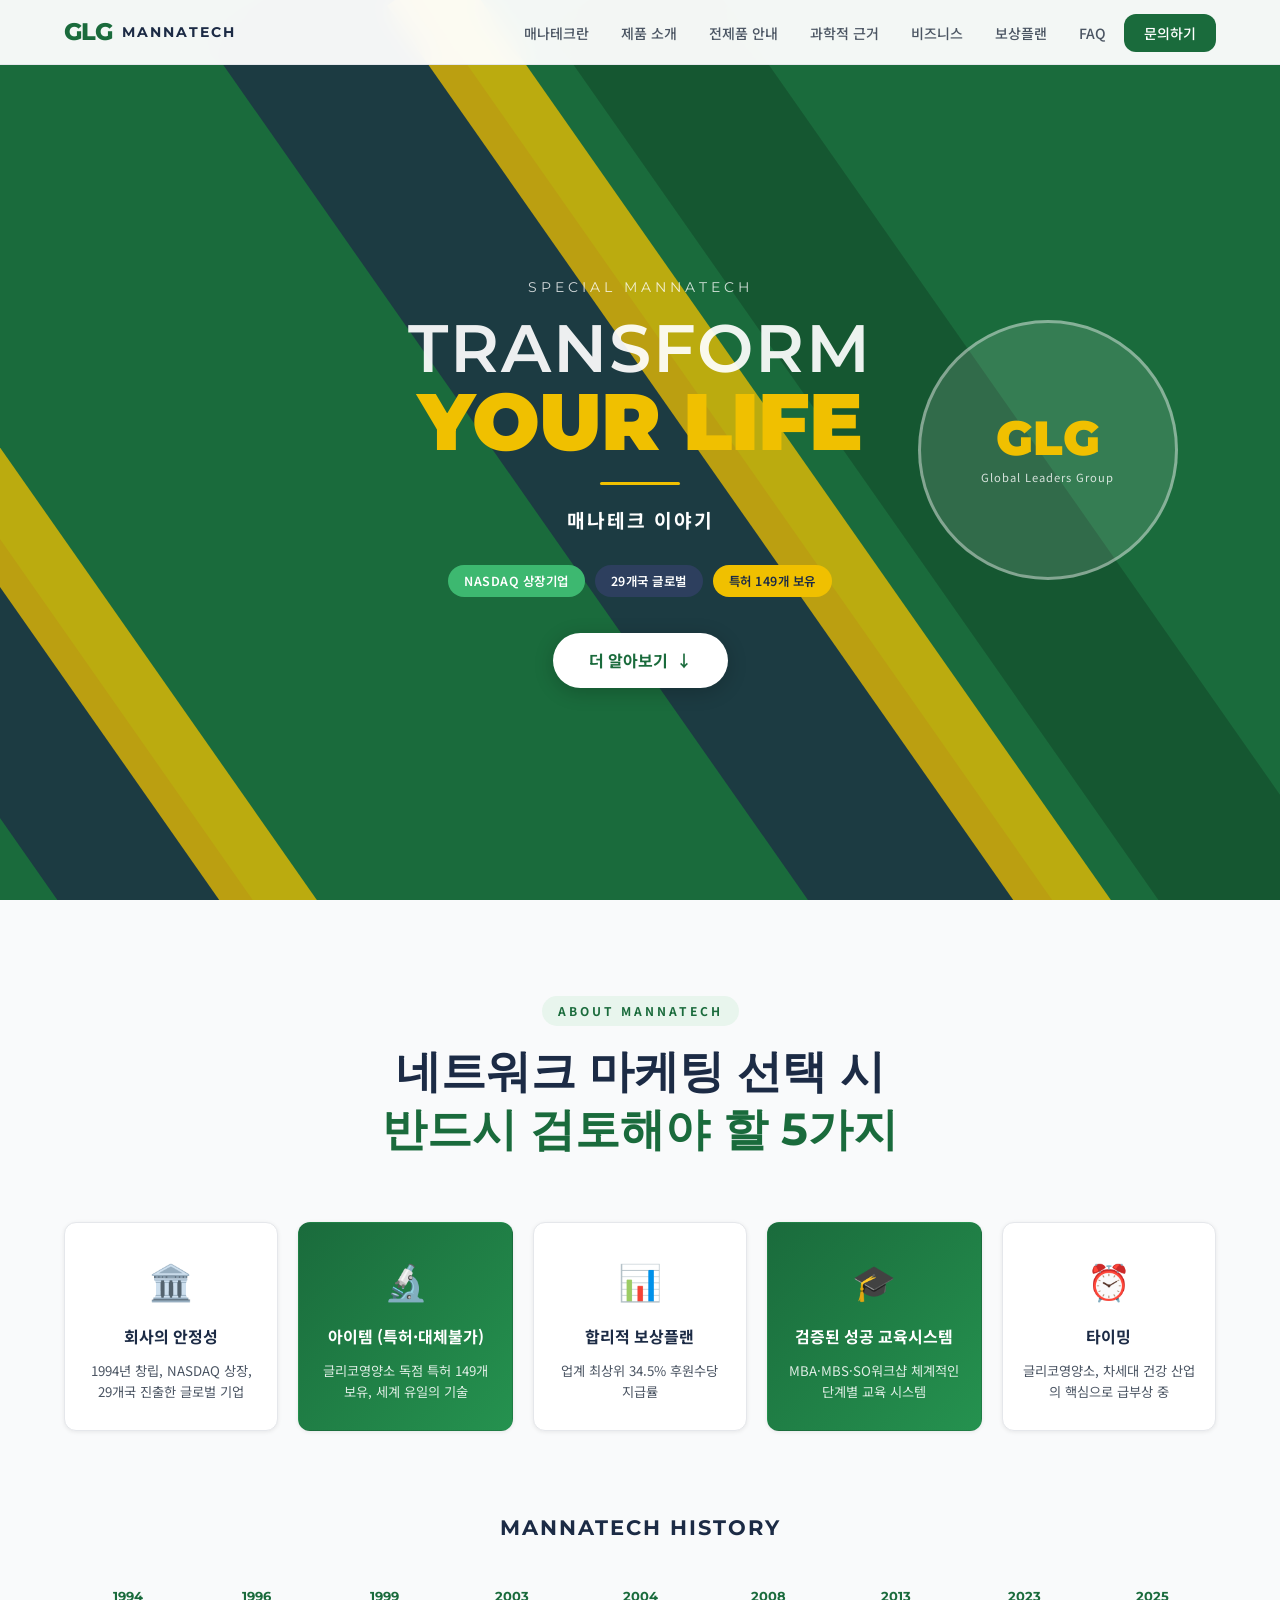
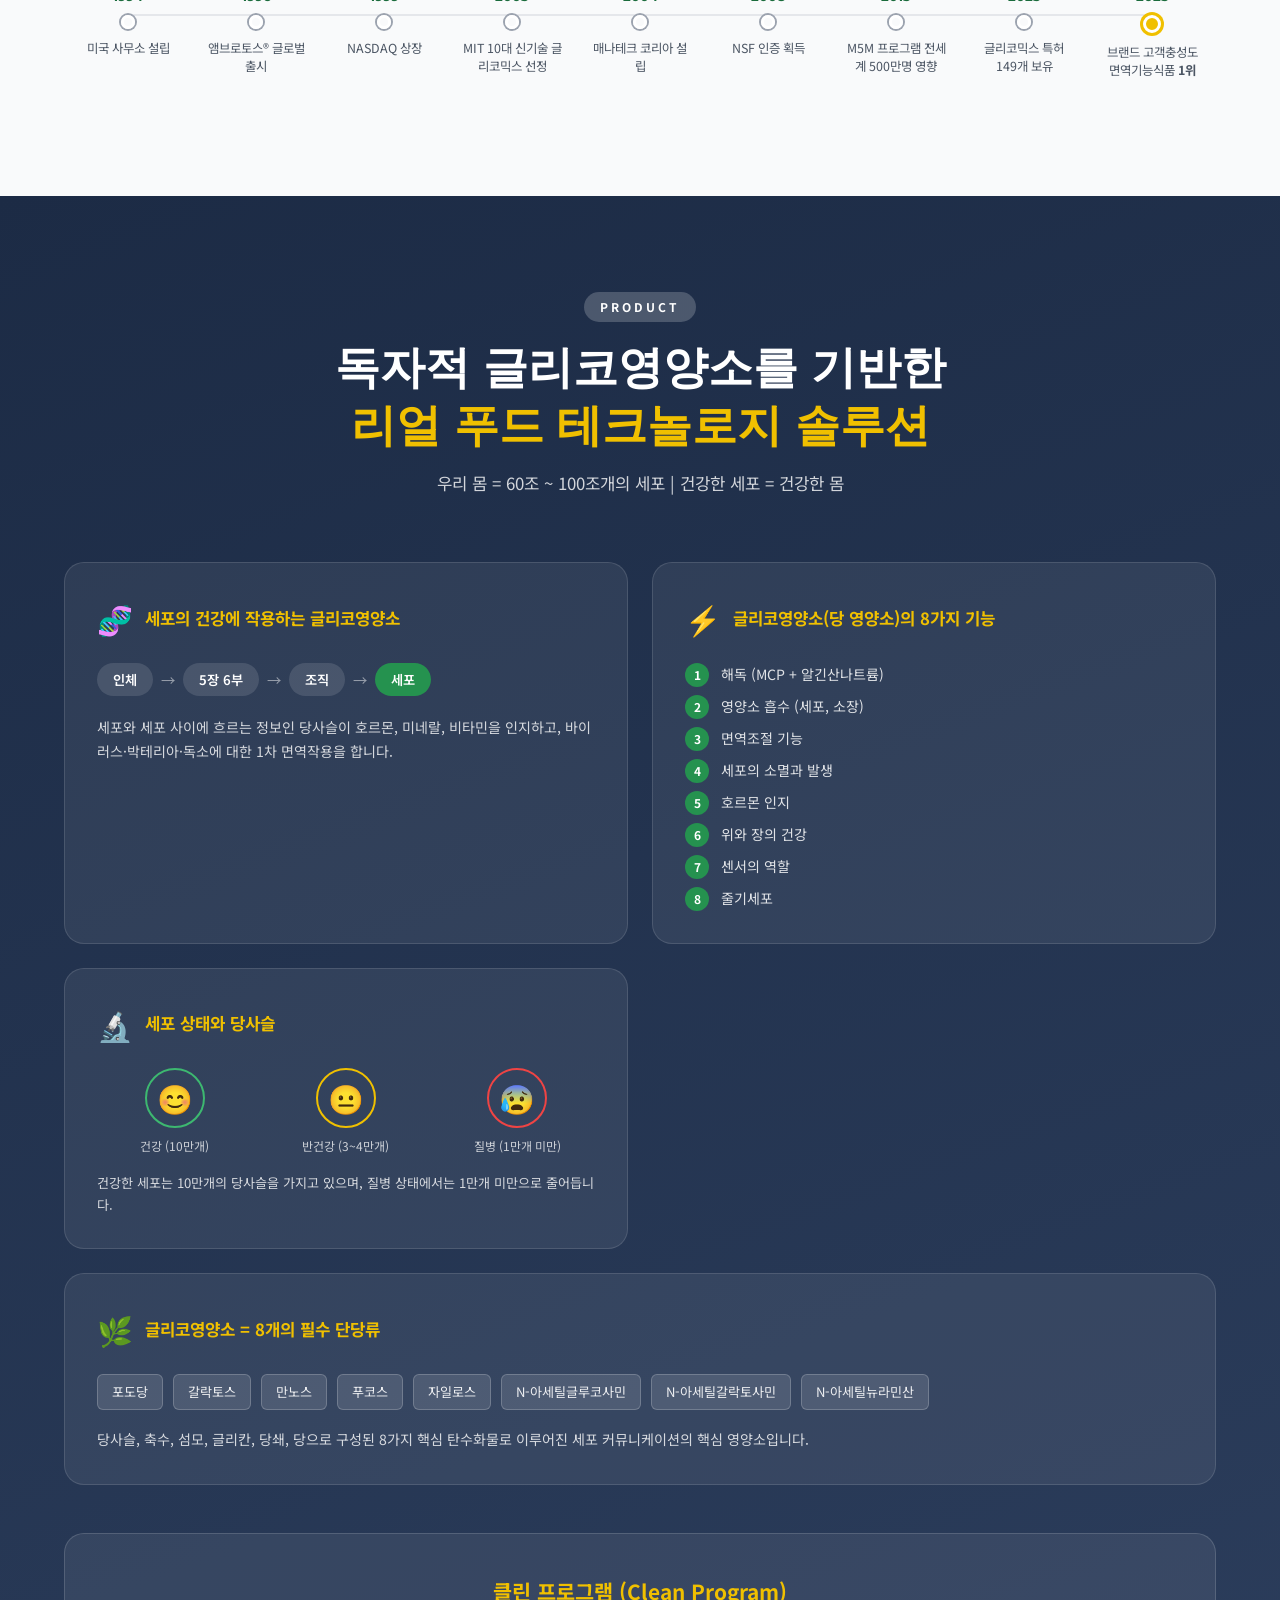
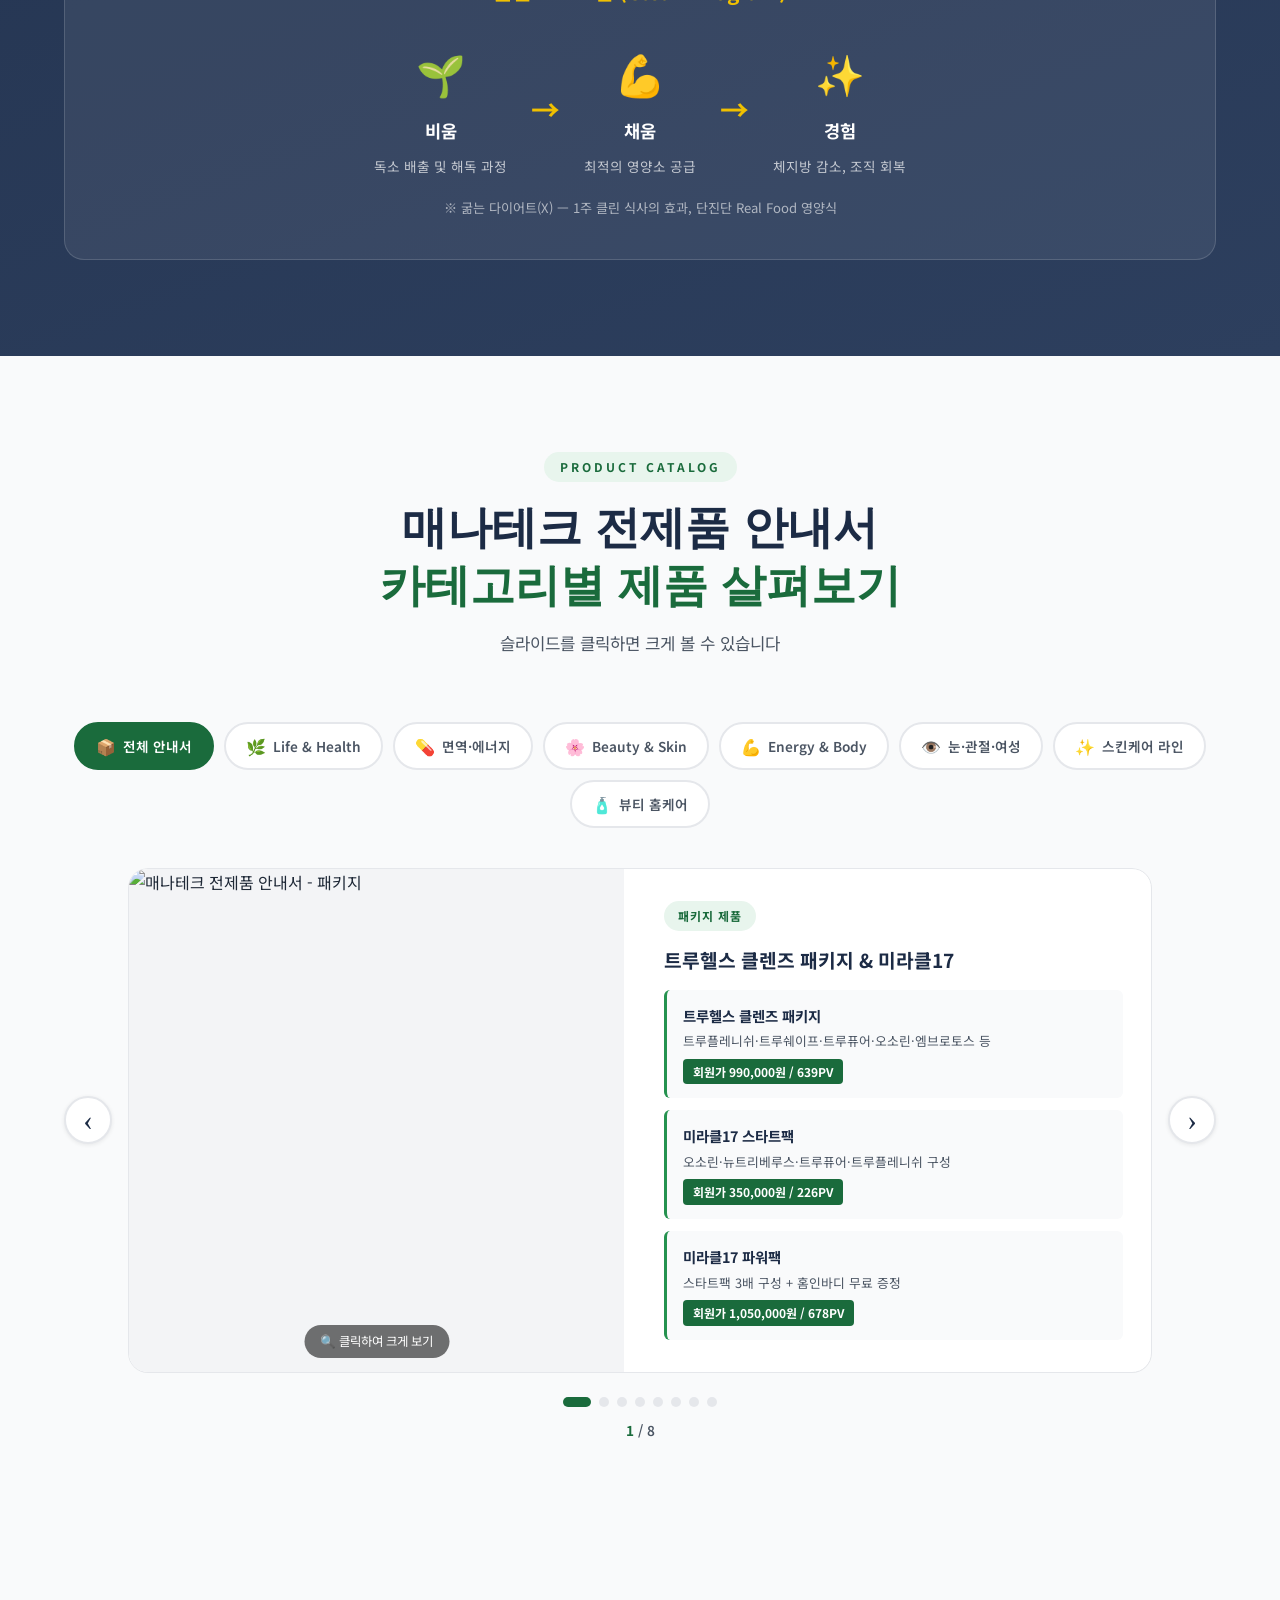
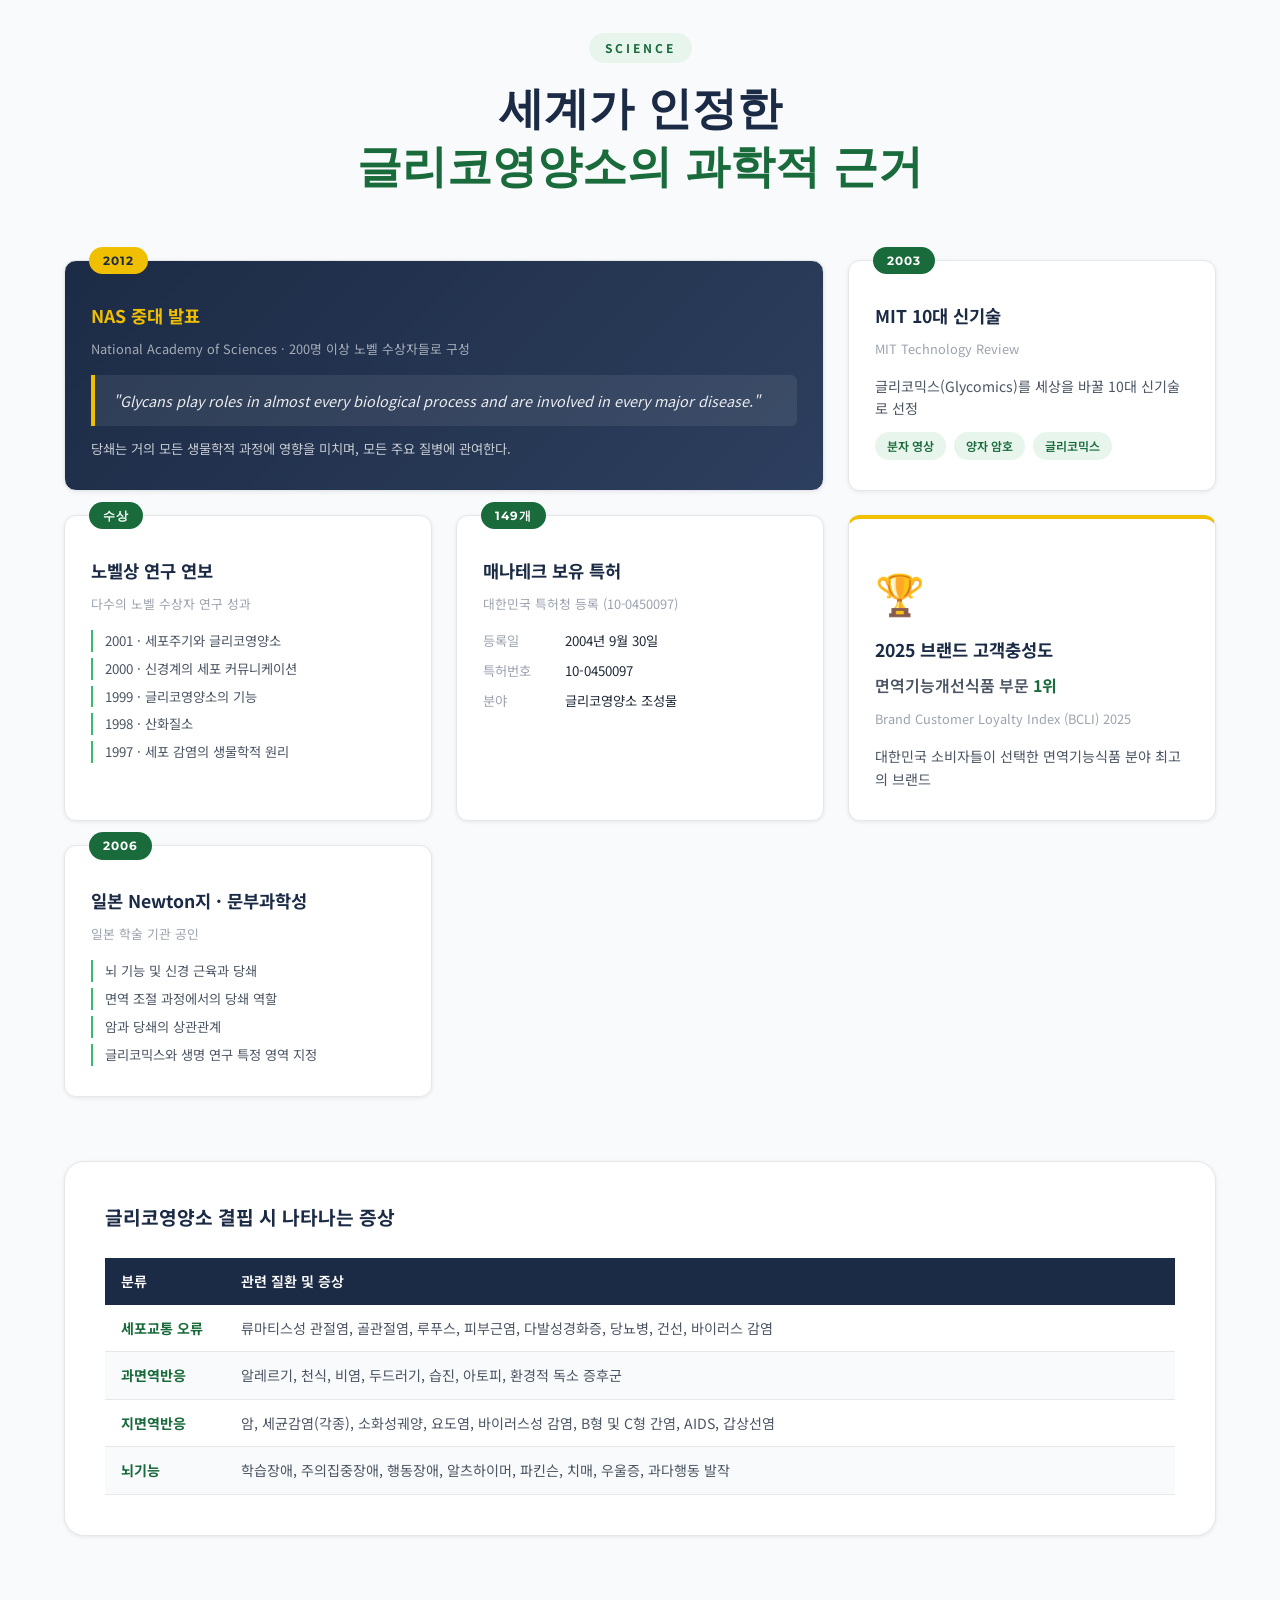
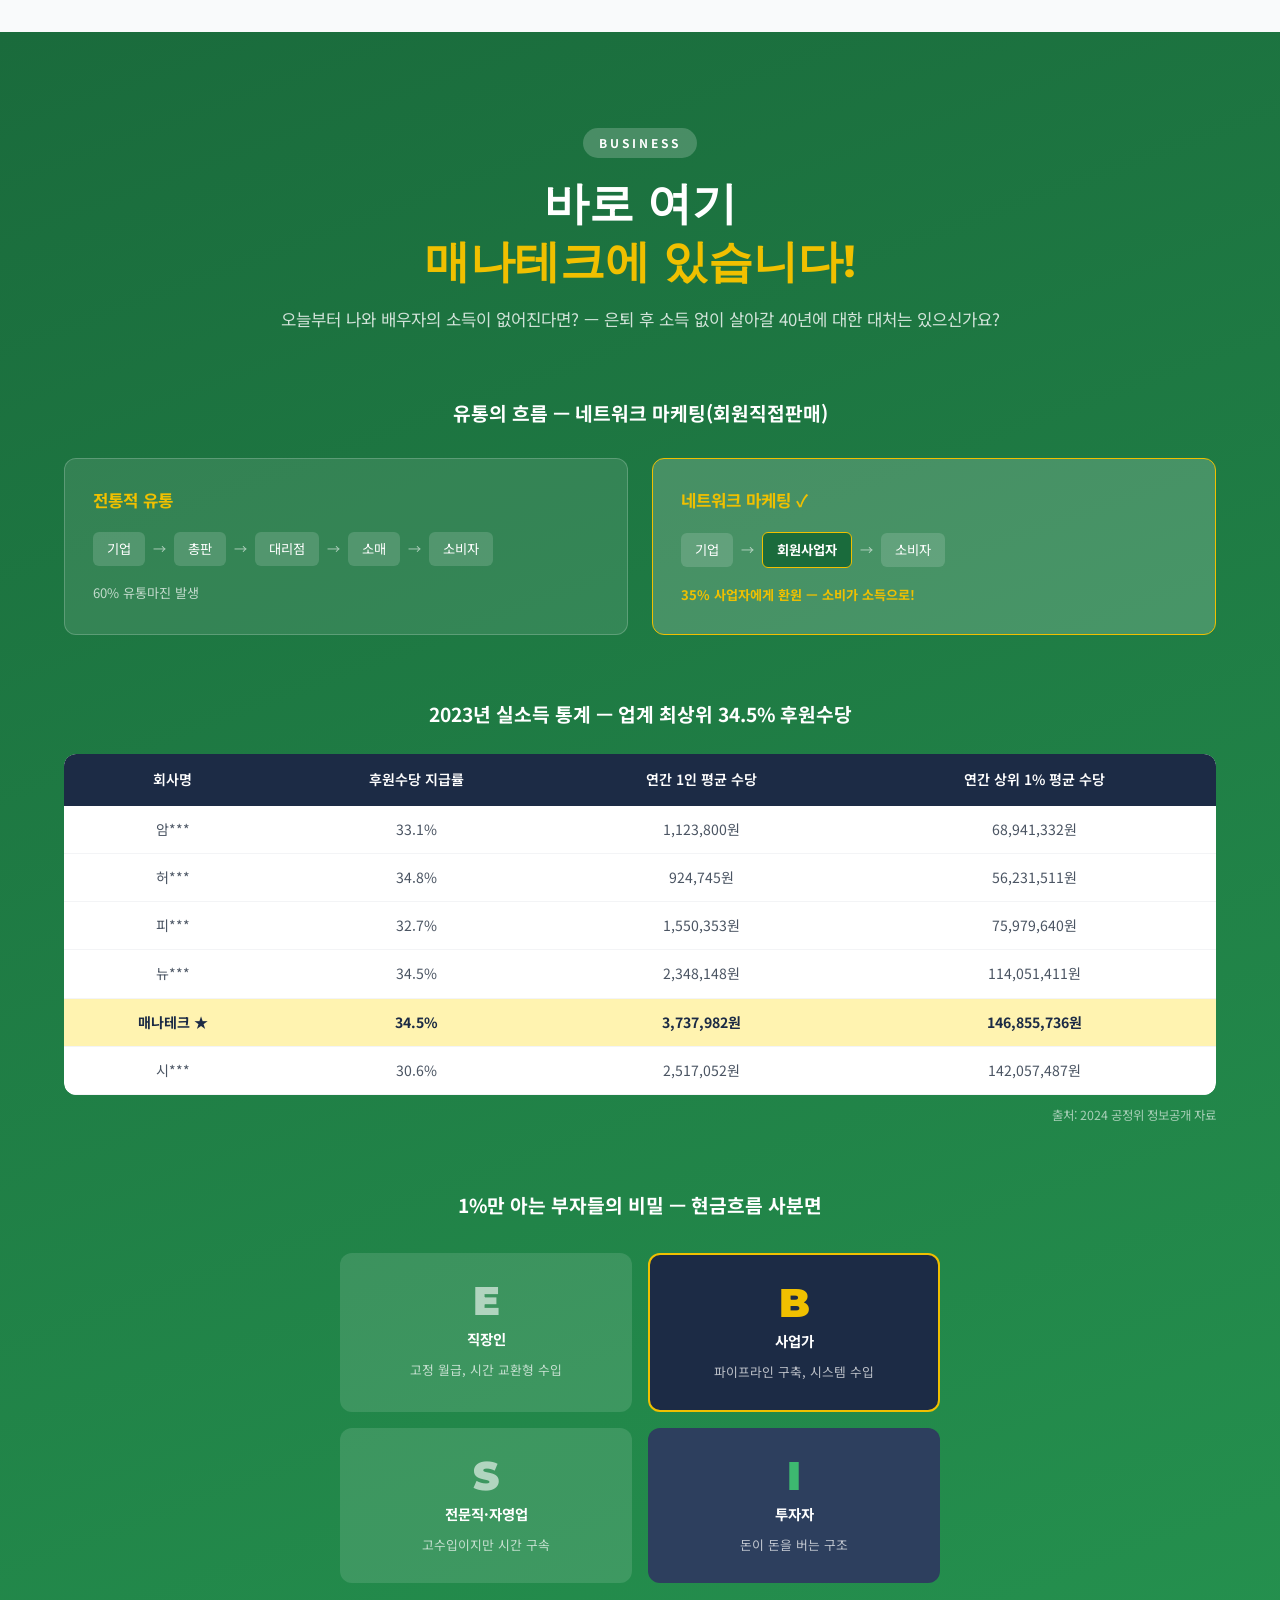
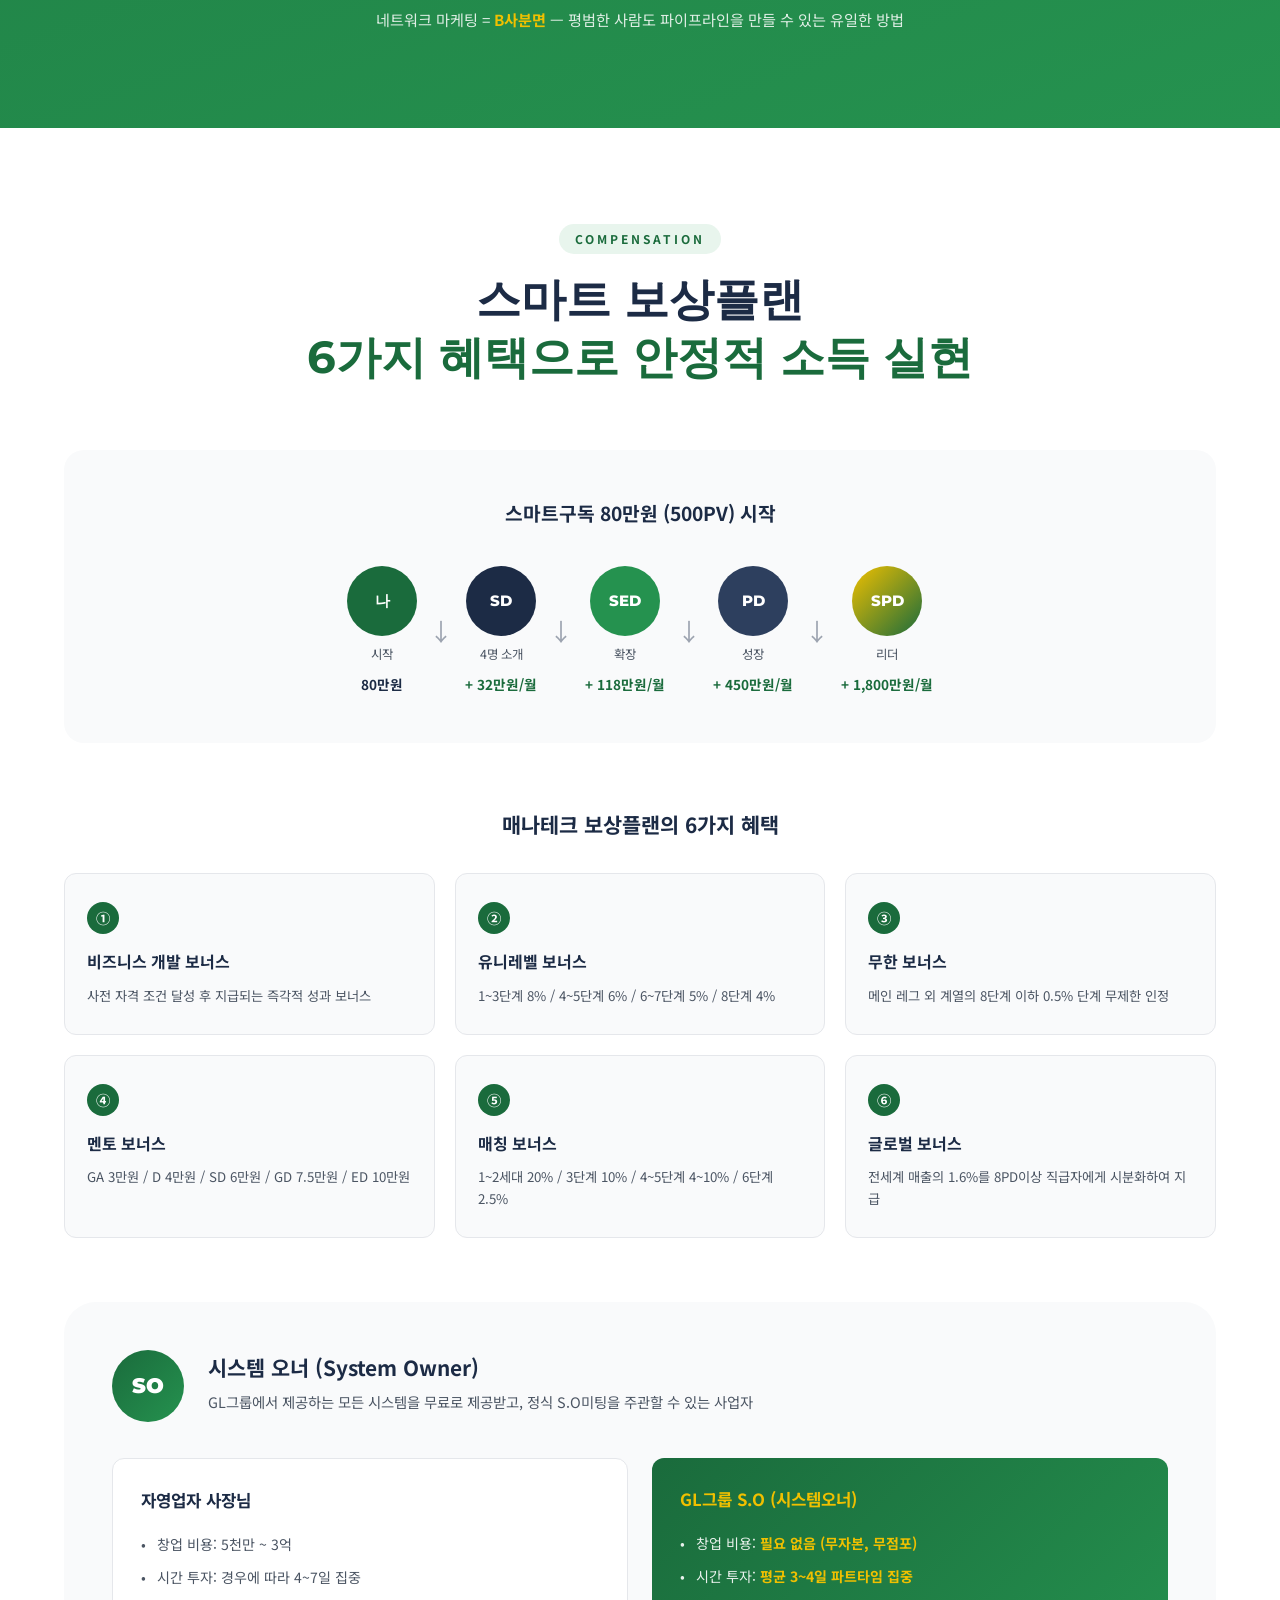
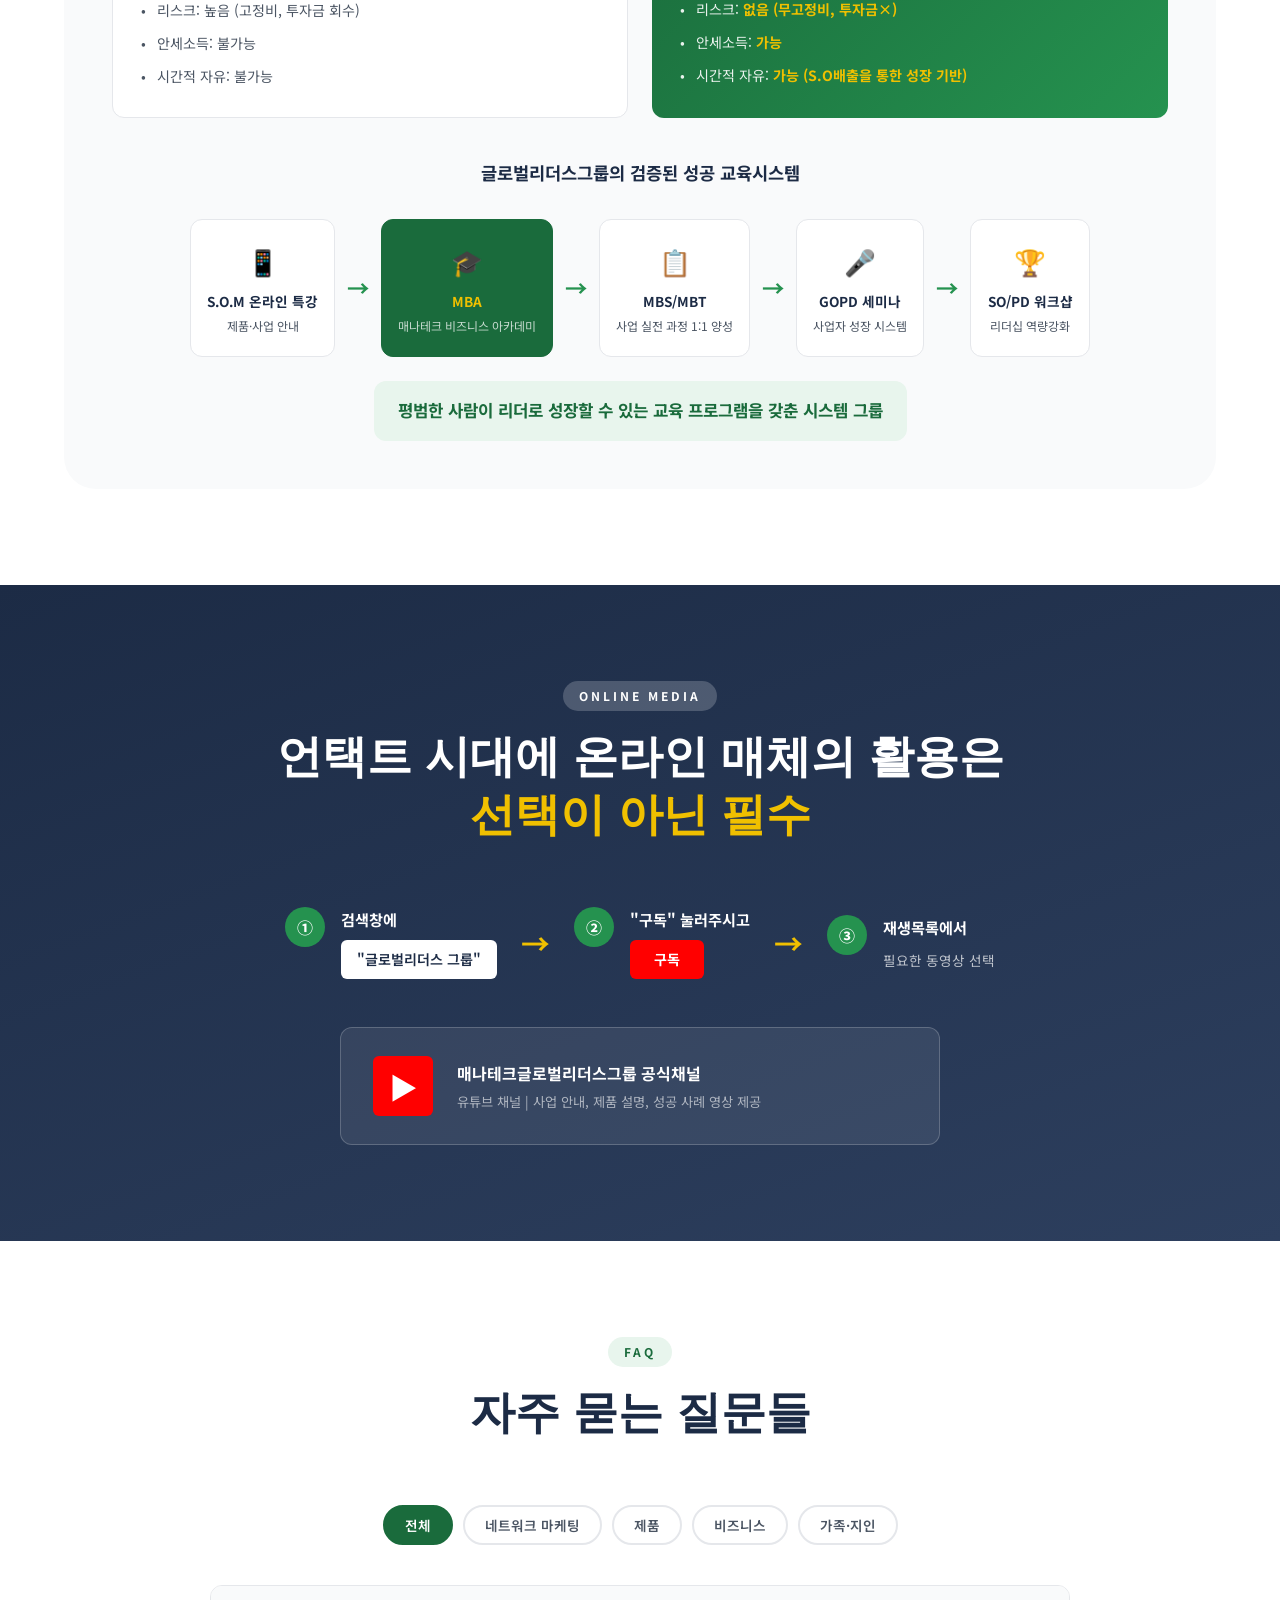
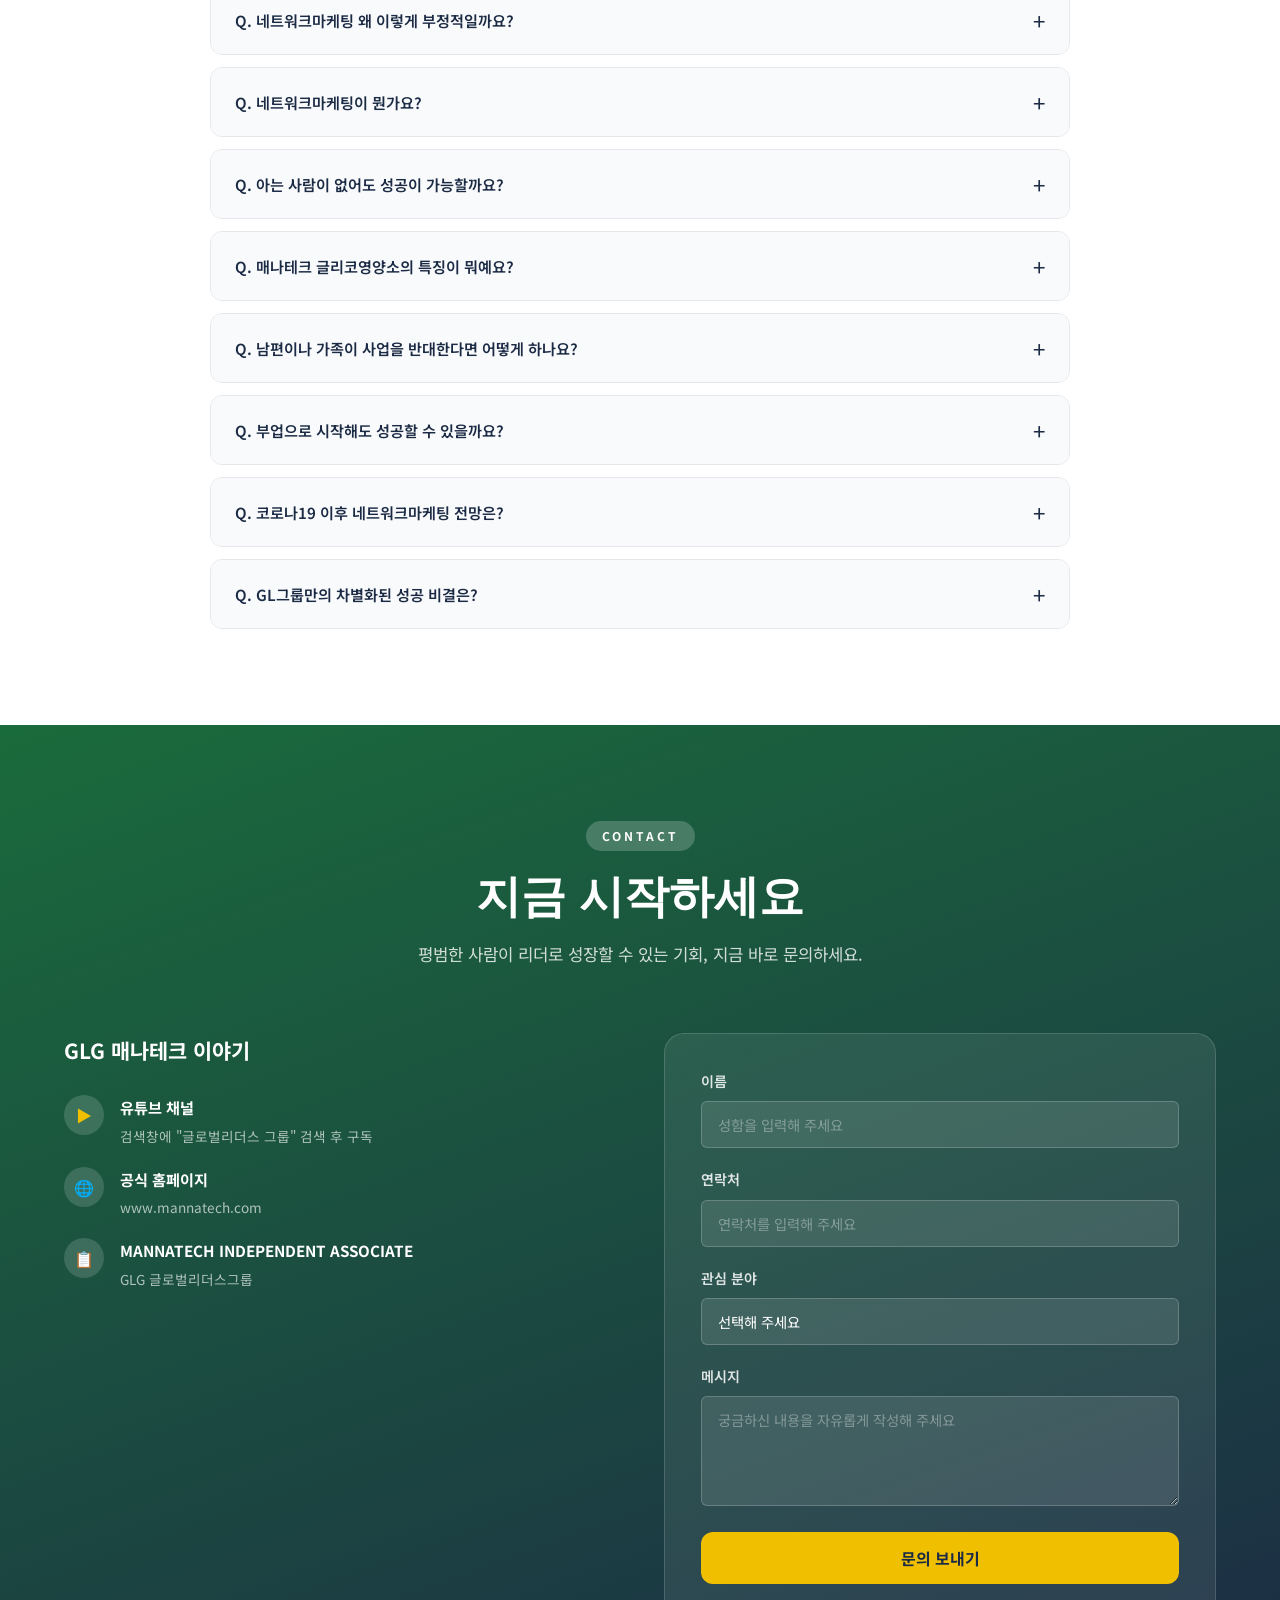
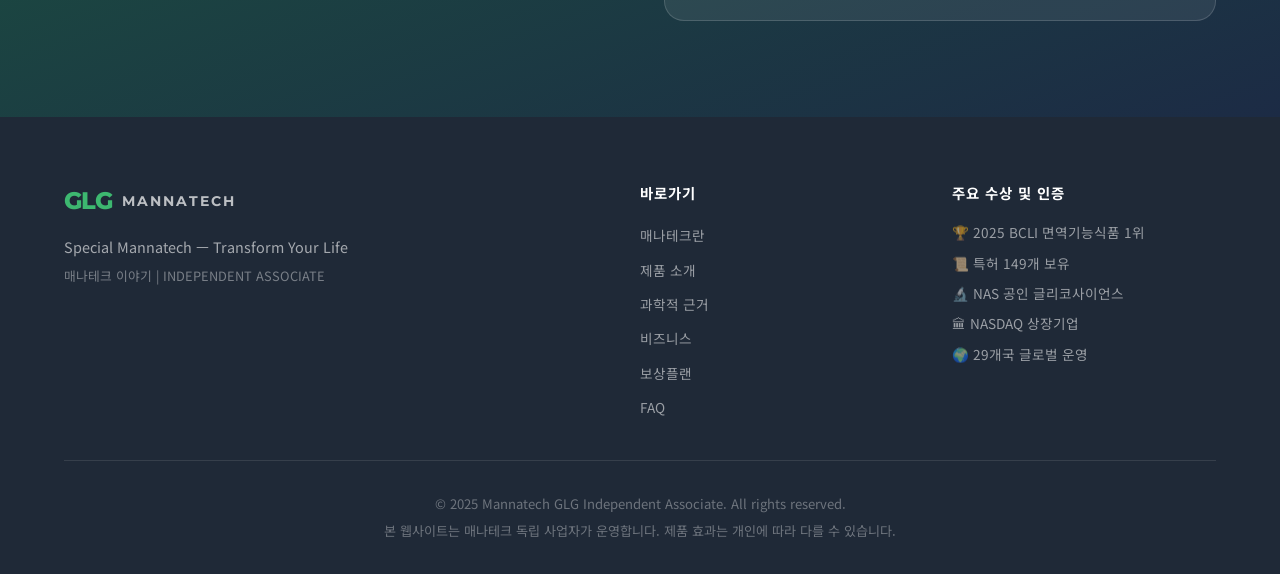
==== index.html @ a703ac5e "feat: 전제품 카탈로그 섹션 추가 (슬라이더 + 라이트박스) - 네비게이션에 '전제품 안내' 링크 추가 - 8개 슬라이드 카탈로그 섹션 (#catalog) 신규 구현   • 패" ====
<!DOCTYPE html>
<html lang="ko">
<head>
  <meta charset="UTF-8" />
  <meta name="viewport" content="width=device-width, initial-scale=1.0" />
  <title>매나테크 이야기 | Transform Your Life</title>
  <link rel="icon" href="data:image/svg+xml,<svg xmlns='http://www.w3.org/2000/svg' viewBox='0 0 100 100'><text y='.9em' font-size='90'>🌿</text></svg>" />
  <meta name="description" content="매나테크 GLG 글로벌리더스그룹 — Transform Your Life. 글리코영양소 기반 리얼 푸드 테크놀로지 솔루션과 네트워크 마케팅 비즈니스 소개." />
  <meta property="og:title" content="매나테크 이야기 | Transform Your Life" />
  <meta property="og:description" content="GLG 글로벌리더스그룹 — 건강과 비즈니스의 새로운 기회" />
  <link rel="stylesheet" href="css/style.css" />
  <link rel="preconnect" href="https://fonts.googleapis.com" />
  <link href="https://fonts.googleapis.com/css2?family=Noto+Sans+KR:wght@300;400;500;600;700;900&family=Montserrat:wght@400;600;700;800&display=swap" rel="stylesheet" />
</head>
<body>

  <!-- ===== NAVIGATION ===== -->
  <header id="header">
    <nav class="nav-container">
      <div class="nav-logo">
        <span class="logo-glg">GLG</span>
        <span class="logo-text">MANNATECH</span>
      </div>
      <button class="nav-toggle" id="navToggle" aria-label="메뉴 열기">
        <span></span><span></span><span></span>
      </button>
      <ul class="nav-menu" id="navMenu">
        <li><a href="#about">매나테크란</a></li>
        <li><a href="#product">제품 소개</a></li>
        <li><a href="#catalog">전제품 안내</a></li>
        <li><a href="#science">과학적 근거</a></li>
        <li><a href="#business">비즈니스</a></li>
        <li><a href="#compensation">보상플랜</a></li>
        <li><a href="#faq">FAQ</a></li>
        <li><a href="#contact" class="nav-cta">문의하기</a></li>
      </ul>
    </nav>
  </header>

  <!-- ===== HERO SECTION ===== -->
  <section class="hero" id="hero">
    <div class="hero-bg">
      <div class="stripe stripe-1"></div>
      <div class="stripe stripe-2"></div>
      <div class="stripe stripe-3"></div>
      <div class="stripe stripe-4"></div>
      <div class="stripe stripe-5"></div>
    </div>
    <div class="hero-content">
      <p class="hero-eyebrow">SPECIAL MANNATECH</p>
      <h1 class="hero-title">
        <span class="hero-title-light">TRANSFORM</span>
        <span class="hero-title-bold">YOUR LIFE</span>
      </h1>
      <div class="hero-divider"></div>
      <p class="hero-sub">매나테크 이야기</p>
      <div class="hero-badges">
        <span class="badge badge-green">NASDAQ 상장기업</span>
        <span class="badge badge-dark">29개국 글로벌</span>
        <span class="badge badge-yellow">특허 149개 보유</span>
      </div>
      <a href="#about" class="hero-btn">더 알아보기 <span>↓</span></a>
    </div>
    <div class="hero-circle">
      <div class="circle-inner">
        <span class="circle-glg">GLG</span>
        <span class="circle-sub">Global Leaders Group</span>
      </div>
    </div>
  </section>

  <!-- ===== ABOUT MANNATECH ===== -->
  <section class="section about-section" id="about">
    <div class="container">
      <div class="section-header">
        <span class="section-tag">ABOUT MANNATECH</span>
        <h2 class="section-title">네트워크 마케팅 선택 시<br><em>반드시 검토해야 할 5가지</em></h2>
      </div>

      <div class="five-pillars">
        <div class="pillar-card">
          <div class="pillar-icon">🏛️</div>
          <h3>회사의 안정성</h3>
          <p>1994년 창립, NASDAQ 상장, 29개국 진출한 글로벌 기업</p>
        </div>
        <div class="pillar-card featured">
          <div class="pillar-icon">🔬</div>
          <h3>아이템 (특허·대체불가)</h3>
          <p>글리코영양소 독점 특허 149개 보유, 세계 유일의 기술</p>
        </div>
        <div class="pillar-card">
          <div class="pillar-icon">📊</div>
          <h3>합리적 보상플랜</h3>
          <p>업계 최상위 34.5% 후원수당 지급률</p>
        </div>
        <div class="pillar-card featured">
          <div class="pillar-icon">🎓</div>
          <h3>검증된 성공 교육시스템</h3>
          <p>MBA·MBS·SO워크샵 체계적인 단계별 교육 시스템</p>
        </div>
        <div class="pillar-card">
          <div class="pillar-icon">⏰</div>
          <h3>타이밍</h3>
          <p>글리코영양소, 차세대 건강 산업의 핵심으로 급부상 중</p>
        </div>
      </div>

      <!-- Timeline -->
      <div class="timeline-wrap">
        <h3 class="timeline-title">MANNATECH HISTORY</h3>
        <div class="timeline">
          <div class="tl-item">
            <div class="tl-year">1994</div>
            <div class="tl-dot"></div>
            <div class="tl-content">미국 사무소 설립</div>
          </div>
          <div class="tl-item">
            <div class="tl-year">1996</div>
            <div class="tl-dot"></div>
            <div class="tl-content">앰브로토스® 글로벌 출시</div>
          </div>
          <div class="tl-item">
            <div class="tl-year">1999</div>
            <div class="tl-dot"></div>
            <div class="tl-content">NASDAQ 상장</div>
          </div>
          <div class="tl-item">
            <div class="tl-year">2003</div>
            <div class="tl-dot"></div>
            <div class="tl-content">MIT 10대 신기술 글리코믹스 선정</div>
          </div>
          <div class="tl-item">
            <div class="tl-year">2004</div>
            <div class="tl-dot"></div>
            <div class="tl-content">매나테크 코리아 설립</div>
          </div>
          <div class="tl-item">
            <div class="tl-year">2008</div>
            <div class="tl-dot"></div>
            <div class="tl-content">NSF 인증 획득</div>
          </div>
          <div class="tl-item">
            <div class="tl-year">2013</div>
            <div class="tl-dot"></div>
            <div class="tl-content">M5M 프로그램 전세계 500만명 영향</div>
          </div>
          <div class="tl-item">
            <div class="tl-year">2023</div>
            <div class="tl-dot"></div>
            <div class="tl-content">글리코믹스 특허 149개 보유</div>
          </div>
          <div class="tl-item highlight">
            <div class="tl-year">2025</div>
            <div class="tl-dot"></div>
            <div class="tl-content">브랜드 고객충성도 면역기능식품 <strong>1위</strong></div>
          </div>
        </div>
      </div>
    </div>
  </section>

  <!-- ===== PRODUCT SECTION ===== -->
  <section class="section product-section" id="product">
    <div class="container">
      <div class="section-header light">
        <span class="section-tag white">PRODUCT</span>
        <h2 class="section-title white">독자적 글리코영양소를 기반한<br><em>리얼 푸드 테크놀로지 솔루션</em></h2>
        <p class="section-desc white">우리 몸 = 60조 ~ 100조개의 세포 | 건강한 세포 = 건강한 몸</p>
      </div>

      <div class="product-grid">
        <!-- Cell Health -->
        <div class="product-card">
          <div class="product-card-header">
            <span class="product-icon">🧬</span>
            <h3>세포의 건강에 작용하는 글리코영양소</h3>
          </div>
          <div class="body-flow">
            <div class="flow-step">인체</div>
            <div class="flow-arrow">→</div>
            <div class="flow-step">5장 6부</div>
            <div class="flow-arrow">→</div>
            <div class="flow-step">조직</div>
            <div class="flow-arrow">→</div>
            <div class="flow-step active">세포</div>
          </div>
          <p class="product-desc">세포와 세포 사이에 흐르는 정보인 당사슬이 호르몬, 미네랄, 비타민을 인지하고, 바이러스·박테리아·독소에 대한 1차 면역작용을 합니다.</p>
        </div>

        <!-- 8 Functions -->
        <div class="product-card">
          <div class="product-card-header">
            <span class="product-icon">⚡</span>
            <h3>글리코영양소(당 영양소)의 8가지 기능</h3>
          </div>
          <ul class="func-list">
            <li><span class="num">1</span> 해독 (MCP + 알긴산나트륨)</li>
            <li><span class="num">2</span> 영양소 흡수 (세포, 소장)</li>
            <li><span class="num">3</span> 면역조절 기능</li>
            <li><span class="num">4</span> 세포의 소멸과 발생</li>
            <li><span class="num">5</span> 호르몬 인지</li>
            <li><span class="num">6</span> 위와 장의 건강</li>
            <li><span class="num">7</span> 센서의 역할</li>
            <li><span class="num">8</span> 줄기세포</li>
          </ul>
        </div>

        <!-- Cell Status -->
        <div class="product-card">
          <div class="product-card-header">
            <span class="product-icon">🔬</span>
            <h3>세포 상태와 당사슬</h3>
          </div>
          <div class="cell-status">
            <div class="cell-item healthy">
              <div class="cell-circle">😊</div>
              <span class="cell-label">건강 (10만개)</span>
            </div>
            <div class="cell-item warning">
              <div class="cell-circle">😐</div>
              <span class="cell-label">반건강 (3~4만개)</span>
            </div>
            <div class="cell-item danger">
              <div class="cell-circle">😰</div>
              <span class="cell-label">질병 (1만개 미만)</span>
            </div>
          </div>
          <p class="product-desc small">건강한 세포는 10만개의 당사슬을 가지고 있으며, 질병 상태에서는 1만개 미만으로 줄어듭니다.</p>
        </div>

        <!-- 8 Saccharides -->
        <div class="product-card wide">
          <div class="product-card-header">
            <span class="product-icon">🌿</span>
            <h3>글리코영양소 = 8개의 필수 단당류</h3>
          </div>
          <div class="saccharides">
            <span class="sac">포도당</span>
            <span class="sac">갈락토스</span>
            <span class="sac">만노스</span>
            <span class="sac">푸코스</span>
            <span class="sac">자일로스</span>
            <span class="sac">N-아세틸글루코사민</span>
            <span class="sac">N-아세틸갈락토사민</span>
            <span class="sac">N-아세틸뉴라민산</span>
          </div>
          <p class="product-desc">당사슬, 축수, 섬모, 글리칸, 당쇄, 당으로 구성된 8가지 핵심 탄수화물로 이루어진 세포 커뮤니케이션의 핵심 영양소입니다.</p>
        </div>
      </div>

      <!-- Clean Program -->
      <div class="clean-program">
        <h3 class="clean-title">클린 프로그램 (Clean Program)</h3>
        <div class="clean-steps">
          <div class="clean-step">
            <div class="clean-step-icon">🌱</div>
            <h4>비움</h4>
            <p>독소 배출 및 해독 과정</p>
          </div>
          <div class="clean-arrow">→</div>
          <div class="clean-step">
            <div class="clean-step-icon">💪</div>
            <h4>채움</h4>
            <p>최적의 영양소 공급</p>
          </div>
          <div class="clean-arrow">→</div>
          <div class="clean-step">
            <div class="clean-step-icon">✨</div>
            <h4>경험</h4>
            <p>체지방 감소, 조직 회복</p>
          </div>
        </div>
        <p class="clean-note">※ 굶는 다이어트(X) — 1주 클린 식사의 효과, 단진단 Real Food 영양식</p>
      </div>
    </div>
  </section>

  <!-- ===== PRODUCT CATALOG SECTION ===== -->
  <section class="section catalog-section" id="catalog">
    <div class="container">
      <div class="section-header">
        <span class="section-tag">PRODUCT CATALOG</span>
        <h2 class="section-title">매나테크 전제품 안내서<br><em>카테고리별 제품 살펴보기</em></h2>
        <p class="section-desc">슬라이드를 클릭하면 크게 볼 수 있습니다</p>
      </div>

      <!-- Category Tabs -->
      <div class="cat-tabs">
        <button class="cat-tab active" data-slide="0">
          <span class="cat-tab-icon">📦</span>
          <span>전체 안내서</span>
        </button>
        <button class="cat-tab" data-slide="1">
          <span class="cat-tab-icon">🌿</span>
          <span>Life &amp; Health</span>
        </button>
        <button class="cat-tab" data-slide="2">
          <span class="cat-tab-icon">💊</span>
          <span>면역·에너지</span>
        </button>
        <button class="cat-tab" data-slide="3">
          <span class="cat-tab-icon">🌸</span>
          <span>Beauty &amp; Skin</span>
        </button>
        <button class="cat-tab" data-slide="4">
          <span class="cat-tab-icon">💪</span>
          <span>Energy &amp; Body</span>
        </button>
        <button class="cat-tab" data-slide="5">
          <span class="cat-tab-icon">👁️</span>
          <span>눈·관절·여성</span>
        </button>
        <button class="cat-tab" data-slide="6">
          <span class="cat-tab-icon">✨</span>
          <span>스킨케어 라인</span>
        </button>
        <button class="cat-tab" data-slide="7">
          <span class="cat-tab-icon">🧴</span>
          <span>뷰티 홈케어</span>
        </button>
      </div>

      <!-- Slider Wrapper -->
      <div class="catalog-slider-wrap">
        <button class="slider-nav slider-prev" id="sliderPrev" aria-label="이전">&#8249;</button>
        <div class="catalog-slider" id="catalogSlider">

          <!-- Slide 0: 패키지 커버 -->
          <div class="catalog-slide active" data-index="0">
            <div class="slide-inner">
              <div class="slide-img-wrap" data-lightbox="0">
                <img src="https://www.genspark.ai/api/files/s/m8oGjXNd" alt="매나테크 전제품 안내서 - 패키지" loading="lazy" />
                <div class="slide-zoom-hint">🔍 클릭하여 크게 보기</div>
              </div>
              <div class="slide-info">
                <span class="slide-cat-badge">패키지 제품</span>
                <h3>트루헬스 클렌즈 패키지 &amp; 미라클17</h3>
                <div class="slide-products">
                  <div class="slide-product-item">
                    <strong>트루헬스 클렌즈 패키지</strong>
                    <p>트루플레니쉬·트루쉐이프·트루퓨어·오소린·엠브로토스 등</p>
                    <span class="price-tag">회원가 990,000원 / 639PV</span>
                  </div>
                  <div class="slide-product-item">
                    <strong>미라클17 스타트팩</strong>
                    <p>오소린·뉴트리베루스·트루퓨어·트루플레니쉬 구성</p>
                    <span class="price-tag">회원가 350,000원 / 226PV</span>
                  </div>
                  <div class="slide-product-item">
                    <strong>미라클17 파워팩</strong>
                    <p>스타트팩 3배 구성 + 홈인바디 무료 증정</p>
                    <span class="price-tag">회원가 1,050,000원 / 678PV</span>
                  </div>
                </div>
              </div>
            </div>
          </div>

          <!-- Slide 1: Life & Health 소화·혈당 -->
          <div class="catalog-slide" data-index="1">
            <div class="slide-inner">
              <div class="slide-img-wrap" data-lightbox="1">
                <img src="https://www.genspark.ai/api/files/s/qY5esp6G" alt="Life & Health - 소화·혈당 제품" loading="lazy" />
                <div class="slide-zoom-hint">🔍 클릭하여 크게 보기</div>
              </div>
              <div class="slide-info">
                <span class="slide-cat-badge green">Life &amp; Health</span>
                <h3>점막·소화 / 혈당·장 건강</h3>
                <div class="slide-products">
                  <div class="slide-product-item">
                    <strong>매나-C®</strong>
                    <p>국내산 고려인삼 + 비타민C | 면역·피로 개선</p>
                    <span class="price-tag">회원가 66,000원 / 43PV</span>
                  </div>
                  <div class="slide-product-item">
                    <strong>혈당 프로밸런스</strong>
                    <p>바나바잎·마그네슘·크롬 | 식후 혈당 상승 억제</p>
                    <span class="price-tag">회원가 54,000원 / 35PV</span>
                  </div>
                  <div class="slide-product-item">
                    <strong>엔자임 프로밸런스</strong>
                    <p>17가지 곡물 발효 효소 | 소화·대사 지원</p>
                    <span class="price-tag">회원가 62,000원 / 40PV</span>
                  </div>
                  <div class="slide-product-item">
                    <strong>지아이-프로밸런스</strong>
                    <p>프로바이오틱스 8종 55억 마리 | 장 건강</p>
                    <span class="price-tag">회원가 49,000원 / 32PV</span>
                  </div>
                  <div class="slide-product-item">
                    <strong>바이탈 프로밸런스</strong>
                    <p>오렌지&amp;자몽 추출·아카시아검·비오틴 | 장벽 강화</p>
                    <span class="price-tag">회원가 77,000원 / 50PV</span>
                  </div>
                </div>
              </div>
            </div>
          </div>

          <!-- Slide 2: 면역·에너지·뇌건강 -->
          <div class="catalog-slide" data-index="2">
            <div class="slide-inner">
              <div class="slide-img-wrap" data-lightbox="2">
                <img src="https://www.genspark.ai/api/files/s/RVypFwnv" alt="Life & Health - 면역·에너지·뇌건강 제품" loading="lazy" />
                <div class="slide-zoom-hint">🔍 클릭하여 크게 보기</div>
              </div>
              <div class="slide-info">
                <span class="slide-cat-badge green">Life &amp; Health</span>
                <h3>면역건강 / 에너지 / 혈액순환 / 뇌건강</h3>
                <div class="slide-products">
                  <div class="slide-product-item">
                    <strong>만나폴</strong>
                    <p>알로에 베라 겔 415:1 고농축 | 면역·장·피부</p>
                    <span class="price-tag">회원가 330,000원 / 213PV</span>
                  </div>
                  <div class="slide-product-item">
                    <strong>뉴트리베루스™</strong>
                    <p>멀티비타민+미네랄+과일채소 분말 파우더</p>
                    <span class="price-tag">회원가 97,000원 / 63PV</span>
                  </div>
                  <div class="slide-product-item">
                    <strong>임팩트 플러스™</strong>
                    <p>비타민B군+철분+아미노산 | 활력·에너지 회복</p>
                    <span class="price-tag">회원가 72,000원 / 46PV</span>
                  </div>
                  <div class="slide-product-item">
                    <strong>매나붐™ 리포좀 비타민C</strong>
                    <p>리포좀 제형 비타민C 500mg | 물 없이 섭취 가능</p>
                    <span class="price-tag">회원가 54,000원 / 35PV</span>
                  </div>
                  <div class="slide-product-item">
                    <strong>오메가-3 위드 비타민D</strong>
                    <p>rTG형 오메가-3 + 비타민D | 혈행·뼈 건강</p>
                    <span class="price-tag">회원가 49,000원 / 32PV</span>
                  </div>
                  <div class="slide-product-item">
                    <strong>브레인플러스</strong>
                    <p>포스파티딜세린 | 인지능력·피부 자외선 보호</p>
                    <span class="price-tag">회원가 131,000원 / 85PV</span>
                  </div>
                </div>
              </div>
            </div>
          </div>

          <!-- Slide 3: 앰브로토스·옵티멀 -->
          <div class="catalog-slide" data-index="3">
            <div class="slide-inner">
              <div class="slide-img-wrap" data-lightbox="3">
                <img src="https://www.genspark.ai/api/files/s/mFjD5tGN" alt="Life & Health - 앰브로토스·옵티멀 패킷" loading="lazy" />
                <div class="slide-zoom-hint">🔍 클릭하여 크게 보기</div>
              </div>
              <div class="slide-info">
                <span class="slide-cat-badge green">Life &amp; Health</span>
                <h3>면역 / 종합 건강 / 항산화 / 호르몬</h3>
                <div class="slide-products">
                  <div class="slide-product-item">
                    <strong>앰브로토스 라이프™</strong>
                    <p>20년 연구 글리코영양소 | 면역·장·피부 100% 식물성</p>
                    <span class="price-tag">회원가 223,000원 / 144PV</span>
                  </div>
                  <div class="slide-product-item">
                    <strong>앰브로토스 라이프 이지™</strong>
                    <p>슬림스틱 파우더 형태 | 간편 섭취</p>
                    <span class="price-tag">회원가 127,000원 / 82PV</span>
                  </div>
                  <div class="slide-product-item">
                    <strong>옵티멀 서포트 패킷</strong>
                    <p>종합 비타민·미네랄 22가지 | 면역·혈관·기억력</p>
                    <span class="price-tag">회원가 269,000원 / 174PV</span>
                  </div>
                  <div class="slide-product-item">
                    <strong>앰브로토스 AO®</strong>
                    <p>비타민C+E+플라보노이드 | 항산화 세포 보호</p>
                    <span class="price-tag">회원가 81,000원 / 52PV</span>
                  </div>
                  <div class="slide-product-item">
                    <strong>카탈리스트</strong>
                    <p>13가지 비타민+9가지 미네랄 | 에너지·뼈·면역</p>
                    <span class="price-tag">회원가 71,000원 / 46PV</span>
                  </div>
                  <div class="slide-product-item">
                    <strong>플러스™</strong>
                    <p>진세노사이드+대두 추출 | 면역·피로 개선</p>
                    <span class="price-tag">회원가 66,000원 / 43PV</span>
                  </div>
                </div>
              </div>
            </div>
          </div>

          <!-- Slide 4: Beauty & Skin Care 헤어·바디 -->
          <div class="catalog-slide" data-index="4">
            <div class="slide-inner">
              <div class="slide-img-wrap" data-lightbox="4">
                <img src="https://www.genspark.ai/api/files/s/wHwfsGWX" alt="Beauty & Skin Care - 헤어·바디·오랄 케어" loading="lazy" />
                <div class="slide-zoom-hint">🔍 클릭하여 크게 보기</div>
              </div>
              <div class="slide-info">
                <span class="slide-cat-badge pink">Beauty &amp; Skin Care</span>
                <h3>헤어 / 바디 / 오랄 / 홈 케어</h3>
                <div class="slide-products">
                  <div class="slide-product-item">
                    <strong>디오갠트 바디 클렌저</strong>
                    <p>천연 유래 성분+6-히알루론산 | pH5~6.5 미산성</p>
                    <span class="price-tag">회원가 30,000원 / 19PV</span>
                  </div>
                  <div class="slide-product-item">
                    <strong>디오갠트 헤어 샴푸</strong>
                    <p>탈모 증상 완화 기능성 | 실페이트 FREE</p>
                    <span class="price-tag">회원가 31,000원 / 20PV</span>
                  </div>
                  <div class="slide-product-item">
                    <strong>디오갠트 컨디셔너</strong>
                    <p>탈모 증상 완화 기능성 | 실리콘 FREE</p>
                    <span class="price-tag">회원가 21,000원 / 14PV</span>
                  </div>
                  <div class="slide-product-item">
                    <strong>엠프리존®</strong>
                    <p>앰브로토스®+알로에+비타민E | 피부 진정·재생</p>
                    <span class="price-tag">회원가 42,000원 / 27PV</span>
                  </div>
                  <div class="slide-product-item">
                    <strong>프레시덴 치약 / 칫솔</strong>
                    <p>9가지 무첨가 치약 | 특허 PLA 소재 칫솔</p>
                    <span class="price-tag">치약 9,500원 / 칫솔 9,300원</span>
                  </div>
                  <div class="slide-product-item">
                    <strong>퓨로 주방세제 / 세탁세제</strong>
                    <p>EWG 1등급 천연 성분 | 코코넛 유래 계면활성제</p>
                    <span class="price-tag">주방 9,500원 / 세탁 17,500원</span>
                  </div>
                </div>
              </div>
            </div>
          </div>

          <!-- Slide 5: Life & Health 눈·관절·여성 -->
          <div class="catalog-slide" data-index="5">
            <div class="slide-inner">
              <div class="slide-img-wrap" data-lightbox="5">
                <img src="https://www.genspark.ai/api/files/s/oREBBlqh" alt="Life & Health - 눈·콜라겐·관절·여성 건강" loading="lazy" />
                <div class="slide-zoom-hint">🔍 클릭하여 크게 보기</div>
              </div>
              <div class="slide-info">
                <span class="slide-cat-badge green">Life &amp; Health</span>
                <h3>눈건강 / 콜라겐 / 관절 / 남성·여성 건강</h3>
                <div class="slide-products">
                  <div class="slide-product-item">
                    <strong>아이 서포트</strong>
                    <p>루테인+지아잔틴+아스타잔틴 | 눈 건강</p>
                    <span class="price-tag">회원가 45,000원 / 29PV</span>
                  </div>
                  <div class="slide-product-item">
                    <strong>로즈 뷰티 콜라겐</strong>
                    <p>300Da 초저분자 콜라겐 2,000mg | 3중 피부 시너지</p>
                    <span class="price-tag">회원가 65,000원 / 42PV</span>
                  </div>
                  <div class="slide-product-item">
                    <strong>조인트 서포트</strong>
                    <p>MSM 1,500mg+강황 추출물 | 관절·연골 건강</p>
                    <span class="price-tag">회원가 78,000원 / 50PV</span>
                  </div>
                  <div class="slide-product-item">
                    <strong>맨즈 프라임7™</strong>
                    <p>쏘팔메토+옥타코사놀 | 전립선·남성 건강</p>
                    <span class="price-tag">회원가 62,000원 / 40PV</span>
                  </div>
                  <div class="slide-product-item">
                    <strong>우먼스 프리미어7™</strong>
                    <p>감마리놀렌산+복숭아씨 추출물 | 갱년기·여성 건강</p>
                    <span class="price-tag">회원가 88,000원 / 57PV</span>
                  </div>
                  <div class="slide-product-item">
                    <strong>매나베어즈™ (어린이)</strong>
                    <p>앰브로토스®+7가지 과일채소 | 어린이 면역 젤리</p>
                    <span class="price-tag">회원가 49,000원 / 32PV</span>
                  </div>
                </div>
              </div>
            </div>
          </div>

          <!-- Slide 6: 스킨케어 라인 -->
          <div class="catalog-slide" data-index="6">
            <div class="slide-inner">
              <div class="slide-img-wrap" data-lightbox="6">
                <img src="https://www.genspark.ai/api/files/s/V6Dor1kY" alt="Beauty & Skin Care - 루미노베이션 스킨케어 라인" loading="lazy" />
                <div class="slide-zoom-hint">🔍 클릭하여 크게 보기</div>
              </div>
              <div class="slide-info">
                <span class="slide-cat-badge pink">Beauty &amp; Skin Care</span>
                <h3>루미노베이션 스킨케어 풀 라인</h3>
                <div class="slide-products">
                  <div class="slide-product-item">
                    <strong>퍼스트 에센셜 토너</strong>
                    <p>세라마이드+43가지 천연보습인자 | 광채 보습</p>
                    <span class="price-tag">회원가 48,000원 / 31PV</span>
                  </div>
                  <div class="slide-product-item">
                    <strong>루미너스 에센스 로션</strong>
                    <p>에센스+로션 2in1 | 고보습 윤광</p>
                    <span class="price-tag">회원가 57,000원 / 37PV</span>
                  </div>
                  <div class="slide-product-item">
                    <strong>유스 인텐시브 케어 크림</strong>
                    <p>8가지 펩타이드 | 탄력·주름 개선</p>
                    <span class="price-tag">회원가 78,000원 / 50PV</span>
                  </div>
                  <div class="slide-product-item">
                    <strong>루미노베이션 CC 쿠션</strong>
                    <p>다이아몬드 가루+마이크로비아 성분 | 화사한 광채</p>
                    <span class="price-tag">회원가 61,000원 / 39PV</span>
                  </div>
                  <div class="slide-product-item">
                    <strong>글리코 스킨 리터닝 케어 프로그램</strong>
                    <p>캡슐+앰플+필링젤 4주 집중 케어</p>
                    <span class="price-tag">회원가 185,000원 / 119PV</span>
                  </div>
                  <div class="slide-product-item">
                    <strong>글로우 글리칸 비타민C 세럼</strong>
                    <p>순수 비타민C 15% | 광채·탄력 강화</p>
                    <span class="price-tag">회원가 66,000원 / 43PV</span>
                  </div>
                </div>
              </div>
            </div>
          </div>

          <!-- Slide 7: Energy & Body -->
          <div class="catalog-slide" data-index="7">
            <div class="slide-inner">
              <div class="slide-img-wrap" data-lightbox="7">
                <img src="https://www.genspark.ai/api/files/s/ttIw5R4W" alt="Energy & Body - 간건강·식사대용·다이어트·음료" loading="lazy" />
                <div class="slide-zoom-hint">🔍 클릭하여 크게 보기</div>
              </div>
              <div class="slide-info">
                <span class="slide-cat-badge navy">Energy &amp; Body</span>
                <h3>간건강 / 식사대용 / 다이어트 / 건강 음료</h3>
                <div class="slide-products">
                  <div class="slide-product-item">
                    <strong>트루퓨어™</strong>
                    <p>밀크씨슬+비타민B6 | 간 건강·에너지 대사</p>
                    <span class="price-tag">회원가 66,000원 / 43PV</span>
                  </div>
                  <div class="slide-product-item">
                    <strong>트루플레니쉬™ (바닐라/초콜릿/곡물)</strong>
                    <p>식물성 단백질 20g | 한 끼 식사대용 체중조절</p>
                    <span class="price-tag">회원가 76,000~78,000원</span>
                  </div>
                  <div class="slide-product-item">
                    <strong>트루쉐이프™</strong>
                    <p>공액리놀레산(CLA) | 체지방 분해</p>
                    <span class="price-tag">회원가 58,000원 / 37PV</span>
                  </div>
                  <div class="slide-product-item">
                    <strong>오소린™</strong>
                    <p>유청단백질 가수분해물 | 근육 생성·단백질 보충</p>
                    <span class="price-tag">회원가 90,000원 / 58PV</span>
                  </div>
                  <div class="slide-product-item">
                    <strong>파이토클렌즈 (ABC주스)</strong>
                    <p>그린새싹·당근오렌지·비트베리 20가지 야채</p>
                    <span class="price-tag">회원가 40,500원 / 26PV</span>
                  </div>
                  <div class="slide-product-item">
                    <strong>차가 카페 / 글리코 카페 / 매나티</strong>
                    <p>차가버섯 커피 / 글리코 다이어트 커피 / 붓기차</p>
                    <span class="price-tag">회원가 33,000~34,000원</span>
                  </div>
                </div>
              </div>
            </div>
          </div>

        </div><!-- /catalog-slider -->
        <button class="slider-nav slider-next" id="sliderNext" aria-label="다음">&#8250;</button>
      </div><!-- /slider-wrap -->

      <!-- Slide Dots -->
      <div class="slide-dots" id="slideDots">
        <button class="dot active" data-dot="0"></button>
        <button class="dot" data-dot="1"></button>
        <button class="dot" data-dot="2"></button>
        <button class="dot" data-dot="3"></button>
        <button class="dot" data-dot="4"></button>
        <button class="dot" data-dot="5"></button>
        <button class="dot" data-dot="6"></button>
        <button class="dot" data-dot="7"></button>
      </div>

      <!-- Slide Counter -->
      <div class="slide-counter">
        <span id="slideCurrentNum">1</span> / <span id="slideTotalNum">8</span>
      </div>

    </div>
  </section>

  <!-- ===== LIGHTBOX OVERLAY ===== -->
  <div class="lightbox-overlay" id="lightboxOverlay">
    <button class="lightbox-close" id="lightboxClose">✕</button>
    <button class="lightbox-nav lightbox-prev" id="lightboxPrev">&#8249;</button>
    <div class="lightbox-content">
      <img src="" alt="" id="lightboxImg" />
      <p class="lightbox-caption" id="lightboxCaption"></p>
    </div>
    <button class="lightbox-nav lightbox-next" id="lightboxNext">&#8250;</button>
  </div>

  <!-- ===== SCIENCE SECTION ===== -->
  <section class="section science-section" id="science">
    <div class="container">
      <div class="section-header">
        <span class="section-tag">SCIENCE</span>
        <h2 class="section-title">세계가 인정한<br><em>글리코영양소의 과학적 근거</em></h2>
      </div>

      <div class="science-grid">
        <!-- NAS -->
        <div class="sci-card sci-card-featured">
          <div class="sci-card-badge">2012</div>
          <h3>NAS 중대 발표</h3>
          <p class="sci-org">National Academy of Sciences · 200명 이상 노벨 수상자들로 구성</p>
          <blockquote class="sci-quote">
            "Glycans play roles in almost every biological process and are involved in every major disease."
          </blockquote>
          <p class="sci-summary">당쇄는 거의 모든 생물학적 과정에 영향을 미치며, 모든 주요 질병에 관여한다.</p>
        </div>

        <!-- MIT -->
        <div class="sci-card">
          <div class="sci-card-badge">2003</div>
          <h3>MIT 10대 신기술</h3>
          <p class="sci-org">MIT Technology Review</p>
          <p class="sci-content">글리코믹스(Glycomics)를 세상을 바꿀 10대 신기술로 선정</p>
          <div class="sci-tags">
            <span>분자 영상</span>
            <span>양자 암호</span>
            <span>글리코믹스</span>
          </div>
        </div>

        <!-- Nobel Prize -->
        <div class="sci-card">
          <div class="sci-card-badge">수상</div>
          <h3>노벨상 연구 연보</h3>
          <p class="sci-org">다수의 노벨 수상자 연구 성과</p>
          <ul class="sci-list">
            <li>2001 · 세포주기와 글리코영양소</li>
            <li>2000 · 신경계의 세포 커뮤니케이션</li>
            <li>1999 · 글리코영양소의 기능</li>
            <li>1998 · 산화질소</li>
            <li>1997 · 세포 감염의 생물학적 원리</li>
          </ul>
        </div>

        <!-- Patent -->
        <div class="sci-card">
          <div class="sci-card-badge">149개</div>
          <h3>매나테크 보유 특허</h3>
          <p class="sci-org">대한민국 특허청 등록 (10-0450097)</p>
          <div class="patent-info">
            <div class="patent-row">
              <span class="patent-label">등록일</span>
              <span>2004년 9월 30일</span>
            </div>
            <div class="patent-row">
              <span class="patent-label">특허번호</span>
              <span>10-0450097</span>
            </div>
            <div class="patent-row">
              <span class="patent-label">분야</span>
              <span>글리코영양소 조성물</span>
            </div>
          </div>
        </div>

        <!-- 2025 Award -->
        <div class="sci-card sci-card-award">
          <div class="award-icon">🏆</div>
          <h3>2025 브랜드 고객충성도</h3>
          <h4 class="award-sub">면역기능개선식품 부문 <strong>1위</strong></h4>
          <p class="sci-org">Brand Customer Loyalty Index (BCLI) 2025</p>
          <p class="sci-content">대한민국 소비자들이 선택한 면역기능식품 분야 최고의 브랜드</p>
        </div>

        <!-- Japan Newton -->
        <div class="sci-card">
          <div class="sci-card-badge">2006</div>
          <h3>일본 Newton지 · 문부과학성</h3>
          <p class="sci-org">일본 학술 기관 공인</p>
          <ul class="sci-list">
            <li>뇌 기능 및 신경 근육과 당쇄</li>
            <li>면역 조절 과정에서의 당쇄 역할</li>
            <li>암과 당쇄의 상관관계</li>
            <li>글리코믹스와 생명 연구 특정 영역 지정</li>
          </ul>
        </div>
      </div>

      <!-- Disease Cell Table -->
      <div class="disease-section">
        <h3>글리코영양소 결핍 시 나타나는 증상</h3>
        <div class="disease-table-wrap">
          <table class="disease-table">
            <thead>
              <tr>
                <th>분류</th>
                <th>관련 질환 및 증상</th>
              </tr>
            </thead>
            <tbody>
              <tr>
                <td class="disease-cat">세포교통 오류</td>
                <td>류마티스성 관절염, 골관절염, 루푸스, 피부근염, 다발성경화증, 당뇨병, 건선, 바이러스 감염</td>
              </tr>
              <tr>
                <td class="disease-cat">과면역반응</td>
                <td>알레르기, 천식, 비염, 두드러기, 습진, 아토피, 환경적 독소 증후군</td>
              </tr>
              <tr>
                <td class="disease-cat">지면역반응</td>
                <td>암, 세균감염(각종), 소화성궤양, 요도염, 바이러스성 감염, B형 및 C형 간염, AIDS, 갑상선염</td>
              </tr>
              <tr>
                <td class="disease-cat">뇌기능</td>
                <td>학습장애, 주의집중장애, 행동장애, 알츠하이머, 파킨슨, 치매, 우울증, 과다행동 발작</td>
              </tr>
            </tbody>
          </table>
        </div>
      </div>
    </div>
  </section>

  <!-- ===== BUSINESS SECTION ===== -->
  <section class="section business-section" id="business">
    <div class="container">
      <div class="section-header light">
        <span class="section-tag white">BUSINESS</span>
        <h2 class="section-title white">바로 여기<br><em>매나테크에 있습니다!</em></h2>
        <p class="section-desc white">오늘부터 나와 배우자의 소득이 없어진다면? — 은퇴 후 소득 없이 살아갈 40년에 대한 대처는 있으신가요?</p>
      </div>

      <!-- Distribution Flow -->
      <div class="distrib-section">
        <h3 class="distrib-title">유통의 흐름 — 네트워크 마케팅(회원직접판매)</h3>
        <div class="distrib-compare">
          <div class="distrib-card traditional">
            <h4>전통적 유통</h4>
            <div class="distrib-flow">
              <span>기업</span>
              <span class="arr">→</span>
              <span>총판</span>
              <span class="arr">→</span>
              <span>대리점</span>
              <span class="arr">→</span>
              <span>소매</span>
              <span class="arr">→</span>
              <span>소비자</span>
            </div>
            <p class="distrib-note">60% 유통마진 발생</p>
          </div>
          <div class="distrib-card network highlight-card">
            <h4>네트워크 마케팅 ✓</h4>
            <div class="distrib-flow">
              <span>기업</span>
              <span class="arr">→</span>
              <span class="highlight-span">회원사업자</span>
              <span class="arr">→</span>
              <span>소비자</span>
            </div>
            <p class="distrib-note highlight-note">35% 사업자에게 환원 — 소비가 소득으로!</p>
          </div>
        </div>
      </div>

      <!-- Stats Table -->
      <div class="stats-section">
        <h3>2023년 실소득 통계 — 업계 최상위 34.5% 후원수당</h3>
        <div class="stats-table-wrap">
          <table class="stats-table">
            <thead>
              <tr>
                <th>회사명</th>
                <th>후원수당 지급률</th>
                <th>연간 1인 평균 수당</th>
                <th>연간 상위 1% 평균 수당</th>
              </tr>
            </thead>
            <tbody>
              <tr><td>암***</td><td>33.1%</td><td>1,123,800원</td><td>68,941,332원</td></tr>
              <tr><td>허***</td><td>34.8%</td><td>924,745원</td><td>56,231,511원</td></tr>
              <tr><td>피***</td><td>32.7%</td><td>1,550,353원</td><td>75,979,640원</td></tr>
              <tr><td>뉴***</td><td>34.5%</td><td>2,348,148원</td><td>114,051,411원</td></tr>
              <tr class="mannatech-row">
                <td><strong>매나테크 ★</strong></td>
                <td><strong>34.5%</strong></td>
                <td><strong>3,737,982원</strong></td>
                <td><strong>146,855,736원</strong></td>
              </tr>
              <tr><td>시***</td><td>30.6%</td><td>2,517,052원</td><td>142,057,487원</td></tr>
            </tbody>
          </table>
        </div>
        <p class="stats-source">출처: 2024 공정위 정보공개 자료</p>
      </div>

      <!-- Cash Flow Quadrant -->
      <div class="cashflow-section">
        <h3>1%만 아는 부자들의 비밀 — 현금흐름 사분면</h3>
        <div class="cashflow-grid">
          <div class="cf-quad cf-e">
            <div class="cf-letter">E</div>
            <div class="cf-name">직장인</div>
            <p>고정 월급, 시간 교환형 수입</p>
          </div>
          <div class="cf-quad cf-b">
            <div class="cf-letter">B</div>
            <div class="cf-name">사업가</div>
            <p>파이프라인 구축, 시스템 수입</p>
          </div>
          <div class="cf-quad cf-s">
            <div class="cf-letter">S</div>
            <div class="cf-name">전문직·자영업</div>
            <p>고수입이지만 시간 구속</p>
          </div>
          <div class="cf-quad cf-i">
            <div class="cf-letter">I</div>
            <div class="cf-name">투자자</div>
            <p>돈이 돈을 버는 구조</p>
          </div>
        </div>
        <p class="cashflow-note">네트워크 마케팅 = <strong>B사분면</strong> — 평범한 사람도 파이프라인을 만들 수 있는 유일한 방법</p>
      </div>
    </div>
  </section>

  <!-- ===== COMPENSATION PLAN ===== -->
  <section class="section compensation-section" id="compensation">
    <div class="container">
      <div class="section-header">
        <span class="section-tag">COMPENSATION</span>
        <h2 class="section-title">스마트 보상플랜<br><em>6가지 혜택으로 안정적 소득 실현</em></h2>
      </div>

      <!-- Smart Plan Levels -->
      <div class="smart-plan">
        <h3 class="plan-title">스마트구독 80만원 (500PV) 시작</h3>
        <div class="plan-levels">
          <div class="plan-level">
            <div class="plan-level-circle start">나</div>
            <div class="plan-level-label">시작</div>
            <div class="plan-level-amount">80만원</div>
          </div>
          <div class="plan-arrow-v">↓</div>
          <div class="plan-level">
            <div class="plan-level-circle sd">SD</div>
            <div class="plan-level-label">4명 소개</div>
            <div class="plan-level-amount plan-earn">+ 32만원/월</div>
          </div>
          <div class="plan-arrow-v">↓</div>
          <div class="plan-level">
            <div class="plan-level-circle sed">SED</div>
            <div class="plan-level-label">확장</div>
            <div class="plan-level-amount plan-earn">+ 118만원/월</div>
          </div>
          <div class="plan-arrow-v">↓</div>
          <div class="plan-level">
            <div class="plan-level-circle pd">PD</div>
            <div class="plan-level-label">성장</div>
            <div class="plan-level-amount plan-earn">+ 450만원/월</div>
          </div>
          <div class="plan-arrow-v">↓</div>
          <div class="plan-level">
            <div class="plan-level-circle spd">SPD</div>
            <div class="plan-level-label">리더</div>
            <div class="plan-level-amount plan-earn">+ 1,800만원/월</div>
          </div>
        </div>
      </div>

      <!-- 6 Bonuses -->
      <div class="bonus-section">
        <h3>매나테크 보상플랜의 6가지 혜택</h3>
        <div class="bonus-grid">
          <div class="bonus-card">
            <div class="bonus-num">①</div>
            <h4>비즈니스 개발 보너스</h4>
            <p>사전 자격 조건 달성 후 지급되는 즉각적 성과 보너스</p>
          </div>
          <div class="bonus-card">
            <div class="bonus-num">②</div>
            <h4>유니레벨 보너스</h4>
            <p>1~3단계 8% / 4~5단계 6% / 6~7단계 5% / 8단계 4%</p>
          </div>
          <div class="bonus-card">
            <div class="bonus-num">③</div>
            <h4>무한 보너스</h4>
            <p>메인 레그 외 계열의 8단계 이하 0.5% 단계 무제한 인정</p>
          </div>
          <div class="bonus-card">
            <div class="bonus-num">④</div>
            <h4>멘토 보너스</h4>
            <p>GA 3만원 / D 4만원 / SD 6만원 / GD 7.5만원 / ED 10만원</p>
          </div>
          <div class="bonus-card">
            <div class="bonus-num">⑤</div>
            <h4>매칭 보너스</h4>
            <p>1~2세대 20% / 3단계 10% / 4~5단계 4~10% / 6단계 2.5%</p>
          </div>
          <div class="bonus-card">
            <div class="bonus-num">⑥</div>
            <h4>글로벌 보너스</h4>
            <p>전세계 매출의 1.6%를 8PD이상 직급자에게 시분화하여 지급</p>
          </div>
        </div>
      </div>

      <!-- SO System -->
      <div class="so-section" id="so">
        <div class="so-header">
          <div class="so-logo">SO</div>
          <div>
            <h3>시스템 오너 (System Owner)</h3>
            <p>GL그룹에서 제공하는 모든 시스템을 무료로 제공받고, 정식 S.O미팅을 주관할 수 있는 사업자</p>
          </div>
        </div>
        <div class="so-compare">
          <div class="so-compare-col traditional">
            <h4>자영업자 사장님</h4>
            <ul>
              <li>창업 비용: 5천만 ~ 3억</li>
              <li>시간 투자: 경우에 따라 4~7일 집중</li>
              <li>리스크: 높음 (고정비, 투자금 회수)</li>
              <li>안세소득: 불가능</li>
              <li>시간적 자유: 불가능</li>
            </ul>
          </div>
          <div class="so-compare-col gl">
            <h4>GL그룹 S.O (시스템오너)</h4>
            <ul>
              <li>창업 비용: <strong>필요 없음 (무자본, 무점포)</strong></li>
              <li>시간 투자: <strong>평균 3~4일 파트타임 집중</strong></li>
              <li>리스크: <strong>없음 (무고정비, 투자금×)</strong></li>
              <li>안세소득: <strong>가능</strong></li>
              <li>시간적 자유: <strong>가능 (S.O배출을 통한 성장 기반)</strong></li>
            </ul>
          </div>
        </div>

        <!-- Education System -->
        <div class="edu-system">
          <h4>글로벌리더스그룹의 검증된 성공 교육시스템</h4>
          <div class="edu-cycle">
            <div class="edu-step">
              <div class="edu-icon">📱</div>
              <div class="edu-name">S.O.M 온라인 특강</div>
              <div class="edu-desc">제품·사업 안내</div>
            </div>
            <div class="edu-arr">→</div>
            <div class="edu-step featured">
              <div class="edu-icon">🎓</div>
              <div class="edu-name">MBA</div>
              <div class="edu-desc">매나테크 비즈니스 아카데미</div>
            </div>
            <div class="edu-arr">→</div>
            <div class="edu-step">
              <div class="edu-icon">📋</div>
              <div class="edu-name">MBS/MBT</div>
              <div class="edu-desc">사업 실전 과정 1:1 양성</div>
            </div>
            <div class="edu-arr">→</div>
            <div class="edu-step">
              <div class="edu-icon">🎤</div>
              <div class="edu-name">GOPD 세미나</div>
              <div class="edu-desc">사업자 성장 시스템</div>
            </div>
            <div class="edu-arr">→</div>
            <div class="edu-step">
              <div class="edu-icon">🏆</div>
              <div class="edu-name">SO/PD 워크샵</div>
              <div class="edu-desc">리더십 역량강화</div>
            </div>
          </div>
          <p class="edu-tagline">평범한 사람이 리더로 성장할 수 있는 교육 프로그램을 갖춘 시스템 그룹</p>
        </div>
      </div>
    </div>
  </section>

  <!-- ===== ONLINE MEDIA ===== -->
  <section class="section media-section" id="media">
    <div class="container">
      <div class="section-header light">
        <span class="section-tag white">ONLINE MEDIA</span>
        <h2 class="section-title white">언택트 시대에 온라인 매체의 활용은<br><em>선택이 아닌 필수</em></h2>
      </div>

      <div class="youtube-guide">
        <div class="yt-step">
          <div class="yt-num">①</div>
          <div class="yt-content">
            <h4>검색창에</h4>
            <div class="yt-search-box">"글로벌리더스 그룹"</div>
          </div>
        </div>
        <div class="yt-arrow">→</div>
        <div class="yt-step">
          <div class="yt-num">②</div>
          <div class="yt-content">
            <h4>"구독" 눌러주시고</h4>
            <div class="yt-subscribe-btn">구독</div>
          </div>
        </div>
        <div class="yt-arrow">→</div>
        <div class="yt-step">
          <div class="yt-num">③</div>
          <div class="yt-content">
            <h4>재생목록에서</h4>
            <p>필요한 동영상 선택</p>
          </div>
        </div>
      </div>

      <div class="yt-brand">
        <div class="yt-logo">▶</div>
        <div>
          <h3>매나테크글로벌리더스그룹 공식채널</h3>
          <p>유튜브 채널 | 사업 안내, 제품 설명, 성공 사례 영상 제공</p>
        </div>
      </div>
    </div>
  </section>

  <!-- ===== FAQ SECTION ===== -->
  <section class="section faq-section" id="faq">
    <div class="container">
      <div class="section-header">
        <span class="section-tag">FAQ</span>
        <h2 class="section-title">자주 묻는 질문들</h2>
      </div>

      <div class="faq-categories">
        <button class="faq-cat-btn active" data-cat="all">전체</button>
        <button class="faq-cat-btn" data-cat="network">네트워크 마케팅</button>
        <button class="faq-cat-btn" data-cat="product">제품</button>
        <button class="faq-cat-btn" data-cat="business">비즈니스</button>
        <button class="faq-cat-btn" data-cat="family">가족·지인</button>
      </div>

      <div class="faq-list" id="faqList">
        <div class="faq-item" data-cat="network">
          <button class="faq-q">Q. 네트워크마케팅 왜 이렇게 부정적일까요?<span class="faq-icon">+</span></button>
          <div class="faq-a">과거 불법 다단계와의 혼동으로 인한 오해입니다. 매나테크는 NASDAQ 상장 기업으로 공정거래위원회의 정식 등록 업체이며, 합법적인 회원 직접판매 구조를 갖추고 있습니다.</div>
        </div>
        <div class="faq-item" data-cat="network">
          <button class="faq-q">Q. 네트워크마케팅이 뭔가요?<span class="faq-icon">+</span></button>
          <div class="faq-a">제품을 직접 소비하면서 그 경험을 지인에게 소개하고, 소비가 소득으로 연결되는 구조입니다. 전통 유통에서 발생하는 60% 유통마진 대신 35%를 사업자에게 환원하는 현대적 비즈니스 모델입니다.</div>
        </div>
        <div class="faq-item" data-cat="business">
          <button class="faq-q">Q. 아는 사람이 없어도 성공이 가능할까요?<span class="faq-icon">+</span></button>
          <div class="faq-a">네, 가능합니다. GL그룹의 체계적인 교육 시스템(MBA, MBS, SO 워크샵)과 온라인 마케팅 도구(유튜브 채널, SNS)를 통해 새로운 인맥을 형성하고 성장할 수 있습니다.</div>
        </div>
        <div class="faq-item" data-cat="product">
          <button class="faq-q">Q. 매나테크 글리코영양소의 특징이 뭐예요?<span class="faq-icon">+</span></button>
          <div class="faq-a">글리코영양소는 8개의 필수 단당류로 구성된 세포 커뮤니케이션의 핵심 영양소입니다. 세포와 세포 간의 정보 전달을 돕고, 면역 조절 및 해독 기능을 수행합니다. 매나테크는 이 분야에서 149개의 특허를 보유한 세계 유일의 기업입니다.</div>
        </div>
        <div class="faq-item" data-cat="family">
          <button class="faq-q">Q. 남편이나 가족이 사업을 반대한다면 어떻게 하나요?<span class="faq-icon">+</span></button>
          <div class="faq-a">처음에는 반대하는 경우가 많습니다. 하지만 직접 제품을 경험하고, GL그룹의 사업 설명회(MBA)에 함께 참여하면 이해가 깊어지는 경우가 대부분입니다. 가족의 동참이 가장 큰 힘이 됩니다.</div>
        </div>
        <div class="faq-item" data-cat="business">
          <button class="faq-q">Q. 부업으로 시작해도 성공할 수 있을까요?<span class="faq-icon">+</span></button>
          <div class="faq-a">네, 가능합니다. GL그룹 SO 시스템은 평균 3~4일의 파트타임 집중으로 운영할 수 있어, 직장을 유지하면서도 단계적으로 성장이 가능합니다.</div>
        </div>
        <div class="faq-item" data-cat="product">
          <button class="faq-q">Q. 코로나19 이후 네트워크마케팅 전망은?<span class="faq-icon">+</span></button>
          <div class="faq-a">언택트 시대를 맞아 온라인 비즈니스가 폭발적으로 성장했습니다. 건강기능식품 시장은 1조 달러 이상의 차세대 산업으로, 글리코영양소는 그 중심에 있습니다.</div>
        </div>
        <div class="faq-item" data-cat="business">
          <button class="faq-q">Q. GL그룹만의 차별화된 성공 비결은?<span class="faq-icon">+</span></button>
          <div class="faq-a">검증된 교육 시스템(S.O.M → MBA → MBS → GOPD → SO/PD), 유튜브 온라인 채널 활용, 그리고 무자본·무점포로 파트타임 운영 가능한 S.O 시스템이 핵심입니다.</div>
        </div>
      </div>
    </div>
  </section>

  <!-- ===== CONTACT SECTION ===== -->
  <section class="section contact-section" id="contact">
    <div class="container">
      <div class="section-header light">
        <span class="section-tag white">CONTACT</span>
        <h2 class="section-title white">지금 시작하세요</h2>
        <p class="section-desc white">평범한 사람이 리더로 성장할 수 있는 기회, 지금 바로 문의하세요.</p>
      </div>

      <div class="contact-wrap">
        <div class="contact-info">
          <h3>GLG 매나테크 이야기</h3>
          <div class="contact-item">
            <span class="contact-icon">▶</span>
            <div>
              <strong>유튜브 채널</strong>
              <p>검색창에 "글로벌리더스 그룹" 검색 후 구독</p>
            </div>
          </div>
          <div class="contact-item">
            <span class="contact-icon">🌐</span>
            <div>
              <strong>공식 홈페이지</strong>
              <p>www.mannatech.com</p>
            </div>
          </div>
          <div class="contact-item">
            <span class="contact-icon">📋</span>
            <div>
              <strong>MANNATECH INDEPENDENT ASSOCIATE</strong>
              <p>GLG 글로벌리더스그룹</p>
            </div>
          </div>
        </div>

        <form class="contact-form" id="contactForm">
          <div class="form-group">
            <label for="name">이름</label>
            <input type="text" id="name" placeholder="성함을 입력해 주세요" />
          </div>
          <div class="form-group">
            <label for="phone">연락처</label>
            <input type="tel" id="phone" placeholder="연락처를 입력해 주세요" />
          </div>
          <div class="form-group">
            <label for="interest">관심 분야</label>
            <select id="interest">
              <option value="">선택해 주세요</option>
              <option value="product">제품 구매 및 체험</option>
              <option value="business">비즈니스 사업 참여</option>
              <option value="info">정보 수집 및 학습</option>
              <option value="youtube">유튜브 채널 구독</option>
            </select>
          </div>
          <div class="form-group">
            <label for="message">메시지</label>
            <textarea id="message" rows="4" placeholder="궁금하신 내용을 자유롭게 작성해 주세요"></textarea>
          </div>
          <button type="submit" class="form-submit">문의 보내기</button>
        </form>
      </div>
    </div>
  </section>

  <!-- ===== FOOTER ===== -->
  <footer class="footer">
    <div class="container">
      <div class="footer-top">
        <div class="footer-brand">
          <div class="footer-logo">
            <span class="logo-glg">GLG</span>
            <span class="logo-text">MANNATECH</span>
          </div>
          <p>Special Mannatech — Transform Your Life</p>
          <p class="footer-sub">매나테크 이야기 | INDEPENDENT ASSOCIATE</p>
        </div>
        <div class="footer-links">
          <h4>바로가기</h4>
          <ul>
            <li><a href="#about">매나테크란</a></li>
            <li><a href="#product">제품 소개</a></li>
            <li><a href="#science">과학적 근거</a></li>
            <li><a href="#business">비즈니스</a></li>
            <li><a href="#compensation">보상플랜</a></li>
            <li><a href="#faq">FAQ</a></li>
          </ul>
        </div>
        <div class="footer-info">
          <h4>주요 수상 및 인증</h4>
          <ul>
            <li>🏆 2025 BCLI 면역기능식품 1위</li>
            <li>📜 특허 149개 보유</li>
            <li>🔬 NAS 공인 글리코사이언스</li>
            <li>🏛 NASDAQ 상장기업</li>
            <li>🌍 29개국 글로벌 운영</li>
          </ul>
        </div>
      </div>
      <div class="footer-bottom">
        <p>© 2025 Mannatech GLG Independent Associate. All rights reserved.</p>
        <p class="footer-disclaimer">본 웹사이트는 매나테크 독립 사업자가 운영합니다. 제품 효과는 개인에 따라 다를 수 있습니다.</p>
      </div>
    </div>
  </footer>

  <script src="js/main.js"></script>
</body>
</html>
<!-- Mannatech GLG Website v1.0 -->
---- css/style.css ----
/* =========================================
   MANNATECH GLG — MAIN STYLESHEET
   ========================================= */

/* ---- RESET & BASE ---- */
*, *::before, *::after {
  box-sizing: border-box;
  margin: 0;
  padding: 0;
}

:root {
  --green-dark:  #1a6b3c;
  --green-mid:   #25924f;
  --green-light: #3db870;
  --green-pale:  #e8f5ed;
  --navy:        #1c2b45;
  --navy-mid:    #2d3f5e;
  --navy-light:  #3d5279;
  --yellow:      #f0c000;
  --yellow-light:#fff3b0;
  --white:       #ffffff;
  --gray-50:     #f9fafb;
  --gray-100:    #f3f4f6;
  --gray-200:    #e5e7eb;
  --gray-400:    #9ca3af;
  --gray-600:    #4b5563;
  --gray-800:    #1f2937;
  --text-main:   #1f2937;
  --text-sub:    #4b5563;
  --radius-sm:   6px;
  --radius-md:   12px;
  --radius-lg:   20px;
  --radius-xl:   32px;
  --shadow-sm:   0 1px 4px rgba(0,0,0,.08);
  --shadow-md:   0 4px 16px rgba(0,0,0,.10);
  --shadow-lg:   0 8px 32px rgba(0,0,0,.12);
  --transition:  .25s ease;
}

html { scroll-behavior: smooth; font-size: 16px; }

body {
  font-family: 'Noto Sans KR', sans-serif;
  color: var(--text-main);
  background: var(--white);
  line-height: 1.65;
  overflow-x: hidden;
}

a { text-decoration: none; color: inherit; }
ul { list-style: none; }
img { display: block; max-width: 100%; }
button { cursor: pointer; border: none; background: none; font-family: inherit; }

/* ---- UTILITY ---- */
.container {
  width: 100%;
  max-width: 1200px;
  margin: 0 auto;
  padding: 0 24px;
}

.section {
  padding: 96px 0;
}

/* =========================================
   HEADER / NAV
   ========================================= */
#header {
  position: fixed;
  top: 0; left: 0; right: 0;
  z-index: 1000;
  background: rgba(255,255,255,.95);
  backdrop-filter: blur(12px);
  border-bottom: 1px solid var(--gray-200);
  transition: box-shadow var(--transition);
}
#header.scrolled {
  box-shadow: var(--shadow-md);
}

.nav-container {
  max-width: 1200px;
  margin: 0 auto;
  padding: 0 24px;
  height: 64px;
  display: flex;
  align-items: center;
  justify-content: space-between;
}

.nav-logo {
  display: flex;
  align-items: center;
  gap: 10px;
}
.logo-glg {
  font-family: 'Montserrat', sans-serif;
  font-weight: 800;
  font-size: 1.5rem;
  color: var(--green-dark);
  letter-spacing: -1px;
}
.logo-text {
  font-family: 'Montserrat', sans-serif;
  font-weight: 700;
  font-size: .85rem;
  color: var(--navy);
  letter-spacing: 2px;
}

.nav-menu {
  display: flex;
  align-items: center;
  gap: 4px;
}
.nav-menu li a {
  padding: 8px 14px;
  border-radius: var(--radius-sm);
  font-size: .875rem;
  font-weight: 500;
  color: var(--text-sub);
  transition: all var(--transition);
}
.nav-menu li a:hover { color: var(--green-dark); background: var(--green-pale); }
.nav-cta {
  background: var(--green-dark) !important;
  color: var(--white) !important;
  padding: 9px 20px !important;
  border-radius: var(--radius-md) !important;
}
.nav-cta:hover { background: var(--green-mid) !important; }

.nav-toggle {
  display: none;
  flex-direction: column;
  gap: 5px;
  width: 28px;
  padding: 4px;
}
.nav-toggle span {
  display: block;
  height: 2px;
  background: var(--navy);
  border-radius: 2px;
  transition: all var(--transition);
}

/* =========================================
   HERO
   ========================================= */
.hero {
  position: relative;
  min-height: 100vh;
  display: flex;
  align-items: center;
  justify-content: center;
  overflow: hidden;
  padding-top: 64px;
}

.hero-bg {
  position: absolute;
  inset: 0;
  background: var(--green-dark);
  z-index: 0;
}

/* Diagonal stripes */
.stripe {
  position: absolute;
  top: -20%;
  width: 180px;
  height: 200%;
  opacity: .75;
  transform-origin: center;
  transform: rotate(-35deg);
}
.stripe-1 { left: -4%;  background: var(--navy);        width: 160px; }
.stripe-2 { left: 8%;   background: var(--yellow);       width: 80px; }
.stripe-3 { left: 55%;  background: var(--navy);          width: 200px; }
.stripe-4 { left: 70%;  background: var(--yellow);        width: 80px; }
.stripe-5 { left: 82%;  background: rgba(0,0,0,.25);      width: 160px; }

.hero-content {
  position: relative;
  z-index: 2;
  text-align: center;
  color: var(--white);
  padding: 40px 24px;
  max-width: 580px;
}

.hero-eyebrow {
  font-family: 'Montserrat', sans-serif;
  font-size: .85rem;
  letter-spacing: 4px;
  color: rgba(255,255,255,.8);
  margin-bottom: 16px;
}

.hero-title {
  font-family: 'Montserrat', sans-serif;
  line-height: 1;
  margin-bottom: 20px;
}
.hero-title-light {
  display: block;
  font-size: clamp(2.4rem, 6vw, 4.2rem);
  font-weight: 600;
  letter-spacing: 2px;
  color: rgba(255,255,255,.92);
}
.hero-title-bold {
  display: block;
  font-size: clamp(2.8rem, 7vw, 5rem);
  font-weight: 900;
  letter-spacing: -1px;
  color: var(--yellow);
}

.hero-divider {
  width: 80px;
  height: 3px;
  background: var(--yellow);
  margin: 20px auto;
  border-radius: 2px;
}

.hero-sub {
  font-size: 1.2rem;
  font-weight: 700;
  color: var(--white);
  margin-bottom: 28px;
  letter-spacing: 2px;
}

.hero-badges {
  display: flex;
  gap: 10px;
  justify-content: center;
  flex-wrap: wrap;
  margin-bottom: 36px;
}
.badge {
  padding: 6px 16px;
  border-radius: 40px;
  font-size: .78rem;
  font-weight: 600;
  letter-spacing: .5px;
}
.badge-green  { background: var(--green-light); color: var(--white); }
.badge-dark   { background: var(--navy-mid); color: var(--white); }
.badge-yellow { background: var(--yellow); color: var(--navy); }

.hero-btn {
  display: inline-flex;
  align-items: center;
  gap: 8px;
  background: var(--white);
  color: var(--green-dark);
  padding: 14px 36px;
  border-radius: var(--radius-xl);
  font-weight: 700;
  font-size: 1rem;
  transition: all var(--transition);
  box-shadow: 0 4px 20px rgba(0,0,0,.2);
}
.hero-btn:hover {
  background: var(--yellow);
  color: var(--navy);
  transform: translateY(-2px);
}

.hero-circle {
  position: absolute;
  right: 8%;
  top: 50%;
  transform: translateY(-50%);
  width: 260px;
  height: 260px;
  border-radius: 50%;
  background: rgba(255,255,255,.12);
  border: 3px solid rgba(255,255,255,.4);
  display: flex;
  align-items: center;
  justify-content: center;
  z-index: 2;
}
.circle-inner {
  text-align: center;
  color: var(--white);
}
.circle-glg {
  font-family: 'Montserrat', sans-serif;
  font-size: 3rem;
  font-weight: 900;
  color: var(--yellow);
  display: block;
  line-height: 1;
}
.circle-sub {
  font-size: .7rem;
  letter-spacing: 1px;
  opacity: .8;
  margin-top: 6px;
  display: block;
}

/* =========================================
   SECTION HEADER
   ========================================= */
.section-header {
  text-align: center;
  margin-bottom: 64px;
}
.section-tag {
  display: inline-block;
  padding: 5px 16px;
  background: var(--green-pale);
  color: var(--green-dark);
  border-radius: 40px;
  font-size: .75rem;
  font-weight: 700;
  letter-spacing: 3px;
  margin-bottom: 16px;
}
.section-tag.white {
  background: rgba(255,255,255,.2);
  color: var(--white);
}
.section-title {
  font-family: 'Montserrat', sans-serif;
  font-size: clamp(1.8rem, 4vw, 2.8rem);
  font-weight: 700;
  color: var(--navy);
  line-height: 1.3;
}
.section-title em {
  font-style: normal;
  color: var(--green-dark);
}
.section-title.white { color: var(--white); }
.section-title.white em { color: var(--yellow); }
.section-desc {
  margin-top: 16px;
  font-size: 1.05rem;
  color: var(--text-sub);
}
.section-desc.white { color: rgba(255,255,255,.8); }

/* =========================================
   ABOUT — 5 PILLARS
   ========================================= */
.about-section {
  background: var(--gray-50);
}

.five-pillars {
  display: grid;
  grid-template-columns: repeat(5, 1fr);
  gap: 20px;
  margin-bottom: 80px;
}
.pillar-card {
  background: var(--white);
  border-radius: var(--radius-md);
  padding: 28px 20px;
  text-align: center;
  box-shadow: var(--shadow-sm);
  border: 1px solid var(--gray-200);
  transition: all var(--transition);
}
.pillar-card:hover {
  box-shadow: var(--shadow-md);
  transform: translateY(-4px);
  border-color: var(--green-light);
}
.pillar-card.featured {
  background: linear-gradient(135deg, var(--green-dark) 0%, var(--green-mid) 100%);
  color: var(--white);
  border-color: transparent;
}
.pillar-card.featured h3 { color: var(--white); }
.pillar-card.featured p { color: rgba(255,255,255,.85); }
.pillar-icon {
  font-size: 2.2rem;
  margin-bottom: 14px;
}
.pillar-card h3 {
  font-size: 1rem;
  font-weight: 700;
  color: var(--navy);
  margin-bottom: 10px;
}
.pillar-card p {
  font-size: .83rem;
  color: var(--text-sub);
  line-height: 1.6;
}

/* =========================================
   TIMELINE
   ========================================= */
.timeline-wrap {
  text-align: center;
}
.timeline-title {
  font-family: 'Montserrat', sans-serif;
  font-size: 1.3rem;
  font-weight: 700;
  color: var(--navy);
  margin-bottom: 40px;
  letter-spacing: 2px;
}

.timeline {
  display: flex;
  align-items: flex-start;
  overflow-x: auto;
  gap: 0;
  padding-bottom: 20px;
}
.tl-item {
  display: flex;
  flex-direction: column;
  align-items: center;
  flex: 1;
  min-width: 110px;
  position: relative;
}
.tl-item + .tl-item::before {
  content: '';
  position: absolute;
  top: 28px;
  left: -50%;
  width: 100%;
  height: 2px;
  background: var(--gray-200);
  z-index: 0;
}
.tl-item.highlight + .tl-item::before { background: var(--green-light); }

.tl-year {
  font-family: 'Montserrat', sans-serif;
  font-size: .8rem;
  font-weight: 700;
  color: var(--green-dark);
  margin-bottom: 8px;
}
.tl-dot {
  width: 14px;
  height: 14px;
  border-radius: 50%;
  background: var(--gray-300);
  border: 3px solid var(--white);
  box-shadow: 0 0 0 2px var(--gray-400);
  z-index: 1;
  margin-bottom: 10px;
  transition: all var(--transition);
}
.tl-item.highlight .tl-dot {
  background: var(--yellow);
  box-shadow: 0 0 0 3px var(--yellow);
  width: 18px;
  height: 18px;
}
.tl-content {
  font-size: .78rem;
  text-align: center;
  color: var(--text-sub);
  line-height: 1.5;
  max-width: 100px;
}

/* =========================================
   PRODUCT SECTION
   ========================================= */
.product-section {
  background: linear-gradient(160deg, var(--navy) 0%, var(--navy-mid) 100%);
}

.product-grid {
  display: grid;
  grid-template-columns: 1fr 1fr;
  gap: 24px;
  margin-bottom: 48px;
}

.product-card {
  background: rgba(255,255,255,.07);
  border: 1px solid rgba(255,255,255,.12);
  border-radius: var(--radius-lg);
  padding: 32px;
  color: var(--white);
  transition: all var(--transition);
}
.product-card:hover {
  background: rgba(255,255,255,.11);
  border-color: rgba(255,255,255,.25);
}
.product-card.wide {
  grid-column: 1 / -1;
}
.product-card-header {
  display: flex;
  align-items: center;
  gap: 12px;
  margin-bottom: 20px;
}
.product-icon { font-size: 1.8rem; }
.product-card-header h3 {
  font-size: 1.05rem;
  font-weight: 700;
  color: var(--yellow);
}

/* Body flow */
.body-flow {
  display: flex;
  align-items: center;
  gap: 8px;
  margin-bottom: 20px;
  flex-wrap: wrap;
}
.flow-step {
  background: rgba(255,255,255,.12);
  padding: 6px 16px;
  border-radius: 40px;
  font-size: .83rem;
  font-weight: 600;
}
.flow-step.active {
  background: var(--green-mid);
  color: var(--white);
}
.flow-arrow { color: rgba(255,255,255,.5); font-size: .9rem; }

.product-desc {
  font-size: .88rem;
  color: rgba(255,255,255,.8);
  line-height: 1.7;
}
.product-desc.small { font-size: .82rem; }

/* Func list */
.func-list { display: flex; flex-direction: column; gap: 8px; }
.func-list li {
  display: flex;
  align-items: center;
  gap: 12px;
  font-size: .88rem;
  color: rgba(255,255,255,.85);
}
.num {
  display: inline-flex;
  align-items: center;
  justify-content: center;
  width: 24px;
  height: 24px;
  border-radius: 50%;
  background: var(--green-mid);
  color: var(--white);
  font-size: .75rem;
  font-weight: 700;
  flex-shrink: 0;
}

/* Cell status */
.cell-status {
  display: flex;
  gap: 16px;
  margin-bottom: 16px;
  justify-content: space-around;
}
.cell-item {
  display: flex;
  flex-direction: column;
  align-items: center;
  gap: 8px;
  flex: 1;
}
.cell-circle {
  width: 60px;
  height: 60px;
  border-radius: 50%;
  display: flex;
  align-items: center;
  justify-content: center;
  font-size: 1.8rem;
  border: 2px solid rgba(255,255,255,.3);
}
.cell-item.healthy .cell-circle { border-color: var(--green-light); }
.cell-item.warning .cell-circle { border-color: var(--yellow); }
.cell-item.danger  .cell-circle { border-color: #ef4444; }
.cell-label {
  font-size: .75rem;
  text-align: center;
  color: rgba(255,255,255,.75);
}

/* Saccharides */
.saccharides {
  display: flex;
  flex-wrap: wrap;
  gap: 10px;
  margin-bottom: 18px;
}
.sac {
  background: rgba(255,255,255,.12);
  padding: 6px 14px;
  border-radius: var(--radius-sm);
  font-size: .82rem;
  color: rgba(255,255,255,.9);
  border: 1px solid rgba(255,255,255,.2);
}

/* Clean Program */
.clean-program {
  background: rgba(255,255,255,.07);
  border: 1px solid rgba(255,255,255,.15);
  border-radius: var(--radius-lg);
  padding: 40px;
  text-align: center;
}
.clean-title {
  color: var(--yellow);
  font-size: 1.3rem;
  font-weight: 700;
  margin-bottom: 32px;
}
.clean-steps {
  display: flex;
  align-items: center;
  justify-content: center;
  gap: 24px;
  flex-wrap: wrap;
  margin-bottom: 20px;
}
.clean-step {
  display: flex;
  flex-direction: column;
  align-items: center;
  gap: 10px;
}
.clean-step-icon { font-size: 2.5rem; }
.clean-step h4 {
  color: var(--white);
  font-size: 1.1rem;
  font-weight: 700;
}
.clean-step p {
  color: rgba(255,255,255,.7);
  font-size: .85rem;
}
.clean-arrow {
  font-size: 1.8rem;
  color: var(--yellow);
  font-weight: 700;
}
.clean-note {
  color: rgba(255,255,255,.6);
  font-size: .82rem;
  margin-top: 8px;
}

/* =========================================
   SCIENCE SECTION
   ========================================= */
.science-section {
  background: var(--gray-50);
}

.science-grid {
  display: grid;
  grid-template-columns: repeat(3, 1fr);
  gap: 24px;
  margin-bottom: 64px;
}

.sci-card {
  background: var(--white);
  border-radius: var(--radius-md);
  padding: 30px 26px;
  box-shadow: var(--shadow-sm);
  border: 1px solid var(--gray-200);
  position: relative;
  transition: all var(--transition);
}
.sci-card:hover {
  box-shadow: var(--shadow-md);
  transform: translateY(-3px);
}
.sci-card-featured {
  background: linear-gradient(135deg, var(--navy) 0%, var(--navy-mid) 100%);
  color: var(--white);
  grid-column: span 2;
}
.sci-card-award {
  border-top: 4px solid var(--yellow);
}

.sci-card-badge {
  position: absolute;
  top: -14px;
  left: 24px;
  background: var(--green-dark);
  color: var(--white);
  padding: 4px 14px;
  border-radius: 40px;
  font-size: .75rem;
  font-weight: 700;
  letter-spacing: 1px;
  font-family: 'Montserrat', sans-serif;
}
.sci-card-featured .sci-card-badge { background: var(--yellow); color: var(--navy); }

.sci-card h3 {
  font-size: 1.1rem;
  font-weight: 700;
  color: var(--navy);
  margin-bottom: 8px;
  margin-top: 10px;
}
.sci-card-featured h3 { color: var(--yellow); }

.sci-org {
  font-size: .8rem;
  color: var(--gray-400);
  margin-bottom: 16px;
}
.sci-card-featured .sci-org { color: rgba(255,255,255,.6); }

.sci-quote {
  background: rgba(255,255,255,.08);
  border-left: 4px solid var(--yellow);
  padding: 14px 18px;
  border-radius: 0 var(--radius-sm) var(--radius-sm) 0;
  font-size: .9rem;
  font-style: italic;
  color: rgba(255,255,255,.9);
  margin-bottom: 12px;
  line-height: 1.6;
}
.sci-summary {
  font-size: .83rem;
  color: rgba(255,255,255,.75);
}

.sci-tags {
  display: flex;
  flex-wrap: wrap;
  gap: 8px;
  margin-top: 12px;
}
.sci-tags span {
  background: var(--green-pale);
  color: var(--green-dark);
  padding: 4px 12px;
  border-radius: 40px;
  font-size: .75rem;
  font-weight: 600;
}

.sci-list {
  display: flex;
  flex-direction: column;
  gap: 6px;
}
.sci-list li {
  font-size: .83rem;
  color: var(--text-sub);
  padding-left: 12px;
  border-left: 2px solid var(--green-light);
}

.sci-content {
  font-size: .88rem;
  color: var(--text-sub);
  line-height: 1.6;
}

.patent-info {
  display: flex;
  flex-direction: column;
  gap: 8px;
  margin-top: 12px;
}
.patent-row {
  display: flex;
  gap: 12px;
  font-size: .83rem;
}
.patent-label {
  color: var(--gray-400);
  width: 70px;
  flex-shrink: 0;
}

.award-icon {
  font-size: 2.5rem;
  margin-bottom: 10px;
  margin-top: 10px;
}
.award-sub {
  font-size: 1rem;
  color: var(--text-sub);
  font-weight: 600;
  margin-bottom: 10px;
}
.award-sub strong { color: var(--green-dark); }

/* Disease Table */
.disease-section {
  background: var(--white);
  border-radius: var(--radius-lg);
  padding: 40px;
  box-shadow: var(--shadow-sm);
  border: 1px solid var(--gray-200);
}
.disease-section h3 {
  font-size: 1.2rem;
  font-weight: 700;
  color: var(--navy);
  margin-bottom: 24px;
}
.disease-table-wrap { overflow-x: auto; }
.disease-table {
  width: 100%;
  border-collapse: collapse;
  font-size: .88rem;
}
.disease-table th {
  background: var(--navy);
  color: var(--white);
  padding: 12px 16px;
  text-align: left;
  font-weight: 600;
}
.disease-table td {
  padding: 12px 16px;
  border-bottom: 1px solid var(--gray-200);
  color: var(--text-sub);
  line-height: 1.6;
}
.disease-cat {
  font-weight: 700;
  color: var(--green-dark) !important;
  white-space: nowrap;
  width: 120px;
}
.disease-table tr:nth-child(even) td { background: var(--gray-50); }

/* =========================================
   BUSINESS SECTION
   ========================================= */
.business-section {
  background: linear-gradient(160deg, var(--green-dark) 0%, var(--green-mid) 100%);
}

/* Distribution */
.distrib-section {
  margin-bottom: 64px;
}
.distrib-title {
  color: var(--white);
  font-size: 1.2rem;
  font-weight: 700;
  margin-bottom: 28px;
  text-align: center;
}
.distrib-compare {
  display: grid;
  grid-template-columns: 1fr 1fr;
  gap: 24px;
}
.distrib-card {
  background: rgba(255,255,255,.1);
  border: 1px solid rgba(255,255,255,.2);
  border-radius: var(--radius-md);
  padding: 28px;
  color: var(--white);
}
.distrib-card.highlight-card {
  background: rgba(255,255,255,.18);
  border-color: var(--yellow);
}
.distrib-card h4 {
  font-size: 1.05rem;
  font-weight: 700;
  color: var(--yellow);
  margin-bottom: 18px;
}
.distrib-flow {
  display: flex;
  align-items: center;
  gap: 8px;
  flex-wrap: wrap;
  margin-bottom: 16px;
}
.distrib-flow span {
  background: rgba(255,255,255,.15);
  padding: 6px 14px;
  border-radius: var(--radius-sm);
  font-size: .83rem;
}
.highlight-span {
  background: var(--green-dark) !important;
  border: 1px solid var(--yellow) !important;
  font-weight: 700;
}
.arr { background: none !important; padding: 0 !important; opacity: .6; font-size: 1.2rem; }
.distrib-note { font-size: .82rem; color: rgba(255,255,255,.7); }
.highlight-note { color: var(--yellow) !important; font-weight: 700; }

/* Stats */
.stats-section {
  margin-bottom: 64px;
}
.stats-section h3 {
  color: var(--white);
  font-size: 1.2rem;
  font-weight: 700;
  margin-bottom: 24px;
  text-align: center;
}
.stats-table-wrap { overflow-x: auto; border-radius: var(--radius-md); }
.stats-table {
  width: 100%;
  border-collapse: collapse;
  font-size: .88rem;
  background: var(--white);
  border-radius: var(--radius-md);
  overflow: hidden;
}
.stats-table th {
  background: var(--navy);
  color: var(--white);
  padding: 14px 18px;
  text-align: center;
  font-weight: 600;
}
.stats-table td {
  padding: 12px 18px;
  text-align: center;
  border-bottom: 1px solid var(--gray-100);
  color: var(--text-sub);
}
.mannatech-row td {
  background: var(--yellow-light);
  color: var(--navy) !important;
}
.stats-source {
  color: rgba(255,255,255,.6);
  font-size: .78rem;
  text-align: right;
  margin-top: 10px;
}

/* Cash Flow */
.cashflow-section { text-align: center; }
.cashflow-section h3 {
  color: var(--white);
  font-size: 1.2rem;
  font-weight: 700;
  margin-bottom: 32px;
}
.cashflow-grid {
  display: grid;
  grid-template-columns: 1fr 1fr;
  gap: 16px;
  max-width: 600px;
  margin: 0 auto 24px;
}
.cf-quad {
  border-radius: var(--radius-md);
  padding: 28px 20px;
  color: var(--white);
  text-align: center;
}
.cf-b { background: var(--navy); border: 2px solid var(--yellow); }
.cf-i { background: var(--navy-mid); }
.cf-e, .cf-s { background: rgba(255,255,255,.12); }
.cf-letter {
  font-family: 'Montserrat', sans-serif;
  font-size: 2.5rem;
  font-weight: 900;
  line-height: 1;
  margin-bottom: 6px;
}
.cf-b .cf-letter { color: var(--yellow); }
.cf-i .cf-letter { color: var(--green-light); }
.cf-e .cf-letter, .cf-s .cf-letter { color: rgba(255,255,255,.6); }
.cf-name {
  font-size: .9rem;
  font-weight: 700;
  margin-bottom: 8px;
}
.cf-quad p { font-size: .8rem; color: rgba(255,255,255,.7); }
.cashflow-note {
  color: rgba(255,255,255,.85);
  font-size: .95rem;
}
.cashflow-note strong { color: var(--yellow); }

/* =========================================
   COMPENSATION SECTION
   ========================================= */
.compensation-section {
  background: var(--white);
}

/* Smart Plan Levels */
.smart-plan {
  background: var(--gray-50);
  border-radius: var(--radius-lg);
  padding: 48px;
  margin-bottom: 64px;
  text-align: center;
}
.plan-title {
  font-size: 1.2rem;
  font-weight: 700;
  color: var(--navy);
  margin-bottom: 36px;
}
.plan-levels {
  display: flex;
  align-items: center;
  justify-content: center;
  gap: 8px;
  flex-wrap: wrap;
}
.plan-level {
  display: flex;
  flex-direction: column;
  align-items: center;
  gap: 8px;
}
.plan-level-circle {
  width: 70px;
  height: 70px;
  border-radius: 50%;
  display: flex;
  align-items: center;
  justify-content: center;
  font-family: 'Montserrat', sans-serif;
  font-weight: 800;
  font-size: .95rem;
  color: var(--white);
}
.plan-level-circle.start { background: var(--green-dark); }
.plan-level-circle.sd   { background: var(--navy); }
.plan-level-circle.sed  { background: var(--green-mid); }
.plan-level-circle.pd   { background: var(--navy-mid); }
.plan-level-circle.spd  { background: linear-gradient(135deg, var(--yellow) 0%, var(--green-dark) 100%); }
.plan-level-label { font-size: .78rem; color: var(--text-sub); }
.plan-level-amount { font-size: .85rem; font-weight: 700; color: var(--navy); }
.plan-earn { color: var(--green-dark); }
.plan-arrow-v {
  font-size: 1.5rem;
  color: var(--gray-400);
  margin: 0 4px;
}

/* Bonuses */
.bonus-section { margin-bottom: 64px; }
.bonus-section h3 {
  font-size: 1.3rem;
  font-weight: 700;
  color: var(--navy);
  margin-bottom: 32px;
  text-align: center;
}
.bonus-grid {
  display: grid;
  grid-template-columns: repeat(3, 1fr);
  gap: 20px;
}
.bonus-card {
  background: var(--gray-50);
  border-radius: var(--radius-md);
  padding: 28px 22px;
  border: 1px solid var(--gray-200);
  transition: all var(--transition);
}
.bonus-card:hover {
  box-shadow: var(--shadow-md);
  border-color: var(--green-light);
  transform: translateY(-3px);
}
.bonus-num {
  display: inline-flex;
  align-items: center;
  justify-content: center;
  width: 32px;
  height: 32px;
  border-radius: 50%;
  background: var(--green-dark);
  color: var(--white);
  font-weight: 700;
  font-size: .9rem;
  margin-bottom: 14px;
}
.bonus-card h4 {
  font-size: 1rem;
  font-weight: 700;
  color: var(--navy);
  margin-bottom: 10px;
}
.bonus-card p { font-size: .83rem; color: var(--text-sub); line-height: 1.6; }

/* SO Section */
.so-section {
  background: var(--gray-50);
  border-radius: var(--radius-xl);
  padding: 48px;
}
.so-header {
  display: flex;
  align-items: flex-start;
  gap: 24px;
  margin-bottom: 36px;
}
.so-logo {
  flex-shrink: 0;
  width: 72px;
  height: 72px;
  border-radius: 50%;
  background: linear-gradient(135deg, var(--green-dark), var(--green-mid));
  display: flex;
  align-items: center;
  justify-content: center;
  color: var(--white);
  font-family: 'Montserrat', sans-serif;
  font-weight: 900;
  font-size: 1.3rem;
}
.so-header h3 {
  font-size: 1.3rem;
  font-weight: 700;
  color: var(--navy);
  margin-bottom: 6px;
}
.so-header p { font-size: .9rem; color: var(--text-sub); }

.so-compare {
  display: grid;
  grid-template-columns: 1fr 1fr;
  gap: 24px;
  margin-bottom: 40px;
}
.so-compare-col {
  border-radius: var(--radius-md);
  padding: 28px;
}
.so-compare-col.traditional {
  background: var(--white);
  border: 1px solid var(--gray-200);
}
.so-compare-col.gl {
  background: linear-gradient(135deg, var(--green-dark), var(--green-mid));
  color: var(--white);
}
.so-compare-col h4 {
  font-size: 1.05rem;
  font-weight: 700;
  margin-bottom: 18px;
}
.so-compare-col.traditional h4 { color: var(--navy); }
.so-compare-col.gl h4 { color: var(--yellow); }
.so-compare-col ul { display: flex; flex-direction: column; gap: 10px; }
.so-compare-col li { font-size: .88rem; padding-left: 16px; position: relative; }
.so-compare-col li::before {
  content: '•';
  position: absolute;
  left: 0;
}
.so-compare-col.traditional li { color: var(--text-sub); }
.so-compare-col.gl li { color: rgba(255,255,255,.9); }
.so-compare-col.gl li strong { color: var(--yellow); }

/* Education Cycle */
.edu-system {
  text-align: center;
}
.edu-system h4 {
  font-size: 1.1rem;
  font-weight: 700;
  color: var(--navy);
  margin-bottom: 32px;
}
.edu-cycle {
  display: flex;
  align-items: center;
  justify-content: center;
  gap: 12px;
  flex-wrap: wrap;
  margin-bottom: 24px;
}
.edu-step {
  background: var(--white);
  border: 1px solid var(--gray-200);
  border-radius: var(--radius-md);
  padding: 20px 16px;
  text-align: center;
  min-width: 120px;
  transition: all var(--transition);
}
.edu-step.featured {
  background: var(--green-dark);
  border-color: var(--green-dark);
  color: var(--white);
}
.edu-step.featured .edu-name { color: var(--yellow); }
.edu-step.featured .edu-desc { color: rgba(255,255,255,.75); }
.edu-icon { font-size: 1.6rem; margin-bottom: 8px; }
.edu-name {
  font-size: .85rem;
  font-weight: 700;
  color: var(--navy);
  margin-bottom: 4px;
}
.edu-desc { font-size: .75rem; color: var(--text-sub); }
.edu-arr { font-size: 1.4rem; color: var(--green-mid); font-weight: 700; }
.edu-tagline {
  font-size: 1.05rem;
  font-weight: 700;
  color: var(--green-dark);
  background: var(--green-pale);
  padding: 16px 24px;
  border-radius: var(--radius-md);
  display: inline-block;
}

/* =========================================
   MEDIA SECTION
   ========================================= */
.media-section {
  background: linear-gradient(160deg, var(--navy) 0%, var(--navy-mid) 100%);
}

.youtube-guide {
  display: flex;
  align-items: center;
  justify-content: center;
  gap: 24px;
  flex-wrap: wrap;
  margin-bottom: 48px;
}
.yt-step {
  display: flex;
  align-items: flex-start;
  gap: 16px;
}
.yt-num {
  display: flex;
  align-items: center;
  justify-content: center;
  width: 40px;
  height: 40px;
  border-radius: 50%;
  background: var(--green-mid);
  color: var(--white);
  font-weight: 800;
  font-size: 1rem;
  flex-shrink: 0;
}
.yt-content h4 {
  color: var(--white);
  font-size: .95rem;
  font-weight: 700;
  margin-bottom: 8px;
}
.yt-content p { color: rgba(255,255,255,.7); font-size: .85rem; }
.yt-search-box {
  background: var(--white);
  color: var(--navy);
  padding: 8px 16px;
  border-radius: var(--radius-sm);
  font-size: .88rem;
  font-weight: 600;
  display: inline-block;
}
.yt-subscribe-btn {
  background: #ff0000;
  color: var(--white);
  padding: 8px 24px;
  border-radius: var(--radius-sm);
  font-size: .88rem;
  font-weight: 700;
  display: inline-block;
}
.yt-arrow { font-size: 1.8rem; color: var(--yellow); font-weight: 700; }

.yt-brand {
  background: rgba(255,255,255,.08);
  border: 1px solid rgba(255,255,255,.2);
  border-radius: var(--radius-md);
  padding: 28px 32px;
  display: flex;
  align-items: center;
  gap: 24px;
  max-width: 600px;
  margin: 0 auto;
}
.yt-logo {
  width: 60px;
  height: 60px;
  background: #ff0000;
  border-radius: var(--radius-sm);
  display: flex;
  align-items: center;
  justify-content: center;
  color: var(--white);
  font-size: 1.8rem;
  flex-shrink: 0;
}
.yt-brand h3 {
  color: var(--white);
  font-size: 1rem;
  font-weight: 700;
  margin-bottom: 4px;
}
.yt-brand p { color: rgba(255,255,255,.6); font-size: .83rem; }

/* =========================================
   FAQ SECTION
   ========================================= */
.faq-section { background: var(--white); }

.faq-categories {
  display: flex;
  gap: 10px;
  justify-content: center;
  flex-wrap: wrap;
  margin-bottom: 40px;
}
.faq-cat-btn {
  padding: 8px 20px;
  border-radius: 40px;
  border: 2px solid var(--gray-200);
  font-size: .85rem;
  font-weight: 600;
  color: var(--text-sub);
  transition: all var(--transition);
  background: var(--white);
}
.faq-cat-btn.active,
.faq-cat-btn:hover {
  background: var(--green-dark);
  color: var(--white);
  border-color: var(--green-dark);
}

.faq-list {
  display: flex;
  flex-direction: column;
  gap: 12px;
  max-width: 860px;
  margin: 0 auto;
}
.faq-item {
  border: 1px solid var(--gray-200);
  border-radius: var(--radius-md);
  overflow: hidden;
  transition: all var(--transition);
}
.faq-item:hover { border-color: var(--green-light); }
.faq-item.hidden { display: none; }

.faq-q {
  width: 100%;
  display: flex;
  align-items: center;
  justify-content: space-between;
  padding: 18px 24px;
  background: var(--gray-50);
  font-size: .95rem;
  font-weight: 600;
  color: var(--navy);
  text-align: left;
  gap: 12px;
  transition: background var(--transition);
}
.faq-q:hover { background: var(--green-pale); color: var(--green-dark); }
.faq-item.open .faq-q { background: var(--green-dark); color: var(--white); }
.faq-icon {
  font-size: 1.4rem;
  flex-shrink: 0;
  transition: transform var(--transition);
  font-weight: 400;
}
.faq-item.open .faq-icon { transform: rotate(45deg); }

.faq-a {
  padding: 0 24px;
  max-height: 0;
  overflow: hidden;
  font-size: .9rem;
  color: var(--text-sub);
  line-height: 1.7;
  transition: all .3s ease;
  background: var(--white);
}
.faq-item.open .faq-a {
  padding: 18px 24px;
  max-height: 300px;
}

/* =========================================
   CONTACT SECTION
   ========================================= */
.contact-section {
  background: linear-gradient(160deg, var(--green-dark) 0%, var(--navy) 100%);
}

.contact-wrap {
  display: grid;
  grid-template-columns: 1fr 1fr;
  gap: 48px;
}

.contact-info h3 {
  color: var(--white);
  font-size: 1.3rem;
  font-weight: 700;
  margin-bottom: 28px;
}
.contact-item {
  display: flex;
  align-items: flex-start;
  gap: 16px;
  margin-bottom: 20px;
}
.contact-icon {
  width: 40px;
  height: 40px;
  border-radius: 50%;
  background: rgba(255,255,255,.15);
  display: flex;
  align-items: center;
  justify-content: center;
  flex-shrink: 0;
  font-size: 1rem;
  color: var(--yellow);
}
.contact-item strong { color: var(--white); font-size: .95rem; display: block; margin-bottom: 4px; }
.contact-item p { color: rgba(255,255,255,.65); font-size: .85rem; }

.contact-form {
  background: rgba(255,255,255,.08);
  border: 1px solid rgba(255,255,255,.15);
  border-radius: var(--radius-lg);
  padding: 36px;
}
.form-group { margin-bottom: 20px; }
.form-group label {
  display: block;
  color: rgba(255,255,255,.85);
  font-size: .88rem;
  font-weight: 600;
  margin-bottom: 8px;
}
.form-group input,
.form-group select,
.form-group textarea {
  width: 100%;
  padding: 12px 16px;
  background: rgba(255,255,255,.1);
  border: 1px solid rgba(255,255,255,.2);
  border-radius: var(--radius-sm);
  color: var(--white);
  font-family: inherit;
  font-size: .9rem;
  outline: none;
  transition: border-color var(--transition);
  appearance: none;
}
.form-group input::placeholder,
.form-group textarea::placeholder { color: rgba(255,255,255,.35); }
.form-group input:focus,
.form-group select:focus,
.form-group textarea:focus { border-color: var(--yellow); }
.form-group select option { background: var(--navy); color: var(--white); }
.form-group textarea { resize: vertical; min-height: 100px; }
.form-submit {
  width: 100%;
  padding: 14px;
  background: var(--yellow);
  color: var(--navy);
  font-weight: 700;
  font-size: 1rem;
  border-radius: var(--radius-md);
  transition: all var(--transition);
}
.form-submit:hover {
  background: var(--white);
  transform: translateY(-2px);
  box-shadow: 0 6px 20px rgba(0,0,0,.2);
}

/* =========================================
   FOOTER
   ========================================= */
.footer {
  background: var(--gray-800);
  color: rgba(255,255,255,.8);
  padding: 64px 0 32px;
}
.footer-top {
  display: grid;
  grid-template-columns: 2fr 1fr 1fr;
  gap: 48px;
  padding-bottom: 40px;
  border-bottom: 1px solid rgba(255,255,255,.1);
  margin-bottom: 32px;
}
.footer-brand .footer-logo {
  display: flex;
  align-items: center;
  gap: 10px;
  margin-bottom: 14px;
}
.footer-brand .logo-glg { color: var(--green-light); }
.footer-brand .logo-text { color: rgba(255,255,255,.7); }
.footer-brand p { font-size: .9rem; color: rgba(255,255,255,.6); }
.footer-brand .footer-sub { margin-top: 6px; font-size: .8rem; color: rgba(255,255,255,.4); }

.footer-links h4,
.footer-info h4 {
  color: var(--white);
  font-size: .9rem;
  font-weight: 700;
  margin-bottom: 16px;
  letter-spacing: 1px;
}
.footer-links ul,
.footer-info ul {
  display: flex;
  flex-direction: column;
  gap: 8px;
}
.footer-links li a {
  font-size: .85rem;
  color: rgba(255,255,255,.55);
  transition: color var(--transition);
}
.footer-links li a:hover { color: var(--green-light); }
.footer-info li { font-size: .85rem; color: rgba(255,255,255,.55); }

.footer-bottom { text-align: center; }
.footer-bottom p { font-size: .82rem; color: rgba(255,255,255,.35); }
.footer-disclaimer { margin-top: 6px; font-size: .76rem; color: rgba(255,255,255,.25); }

/* =========================================
   SCROLL TO TOP
   ========================================= */
.scroll-top {
  position: fixed;
  bottom: 32px;
  right: 32px;
  width: 48px;
  height: 48px;
  border-radius: 50%;
  background: var(--green-dark);
  color: var(--white);
  font-size: 1.2rem;
  display: flex;
  align-items: center;
  justify-content: center;
  box-shadow: var(--shadow-lg);
  opacity: 0;
  pointer-events: none;
  transition: all var(--transition);
  z-index: 999;
  border: none;
  cursor: pointer;
}
.scroll-top.visible { opacity: 1; pointer-events: auto; }
.scroll-top:hover { background: var(--navy); transform: translateY(-3px); }

/* =========================================
   RESPONSIVE — TABLET (≤ 1024px)
   ========================================= */
@media (max-width: 1024px) {
  .five-pillars { grid-template-columns: repeat(3, 1fr); }
  .science-grid { grid-template-columns: 1fr 1fr; }
  .sci-card-featured { grid-column: span 2; }
  .bonus-grid { grid-template-columns: 1fr 1fr; }
  .footer-top { grid-template-columns: 1fr 1fr; }
  .footer-brand { grid-column: span 2; }
  .hero-circle { display: none; }
}

/* =========================================
   RESPONSIVE — MOBILE (≤ 768px)
   ========================================= */
@media (max-width: 768px) {
  .section { padding: 64px 0; }

  /* Nav */
  .nav-toggle { display: flex; }
  .nav-menu {
    position: fixed;
    top: 64px;
    left: 0; right: 0;
    background: var(--white);
    flex-direction: column;
    align-items: stretch;
    padding: 16px;
    gap: 4px;
    box-shadow: var(--shadow-lg);
    max-height: 0;
    overflow: hidden;
    transition: max-height .35s ease;
  }
  .nav-menu.open { max-height: 600px; }
  .nav-menu li a {
    display: block;
    padding: 12px 16px;
    border-radius: var(--radius-sm);
  }
  .nav-cta { text-align: center; }

  /* Hero */
  .hero-content { max-width: 100%; }
  .hero-title-light { font-size: 2rem; }
  .hero-title-bold  { font-size: 2.4rem; }

  /* Pillars */
  .five-pillars { grid-template-columns: 1fr 1fr; }

  /* Timeline */
  .timeline { flex-direction: column; align-items: flex-start; gap: 0; padding: 0 0 0 32px; }
  .tl-item { flex-direction: row; gap: 16px; min-width: unset; width: 100%; padding-bottom: 28px; }
  .tl-item + .tl-item::before { top: 0; left: 5px; width: 2px; height: 100%; }
  .tl-dot { margin-bottom: 0; }
  .tl-content { max-width: none; text-align: left; }
  .tl-year { min-width: 48px; }

  /* Product Grid */
  .product-grid { grid-template-columns: 1fr; }
  .product-card.wide { grid-column: 1; }

  /* Science */
  .science-grid { grid-template-columns: 1fr; }
  .sci-card-featured { grid-column: span 1; }

  /* Business */
  .distrib-compare { grid-template-columns: 1fr; }
  .cashflow-grid { max-width: 100%; }

  /* Compensation */
  .smart-plan { padding: 28px; }
  .plan-levels { flex-direction: column; gap: 12px; }
  .plan-arrow-v { transform: rotate(0deg); }
  .bonus-grid { grid-template-columns: 1fr; }
  .so-compare { grid-template-columns: 1fr; }
  .edu-cycle { flex-direction: column; }
  .edu-arr { transform: rotate(90deg); }

  /* Contact */
  .contact-wrap { grid-template-columns: 1fr; gap: 32px; }

  /* Footer */
  .footer-top { grid-template-columns: 1fr; gap: 32px; }
  .footer-brand { grid-column: auto; }

  /* FAQ */
  .faq-categories { gap: 8px; }
  .faq-cat-btn { padding: 7px 14px; font-size: .8rem; }

  /* Scroll top */
  .scroll-top { bottom: 20px; right: 20px; }

  /* Youtube */
  .youtube-guide { flex-direction: column; align-items: flex-start; gap: 20px; }
  .yt-arrow { transform: rotate(90deg); align-self: center; }
}

/* =========================================
   RESPONSIVE — SMALL MOBILE (≤ 480px)
   ========================================= */
@media (max-width: 480px) {
  .five-pillars { grid-template-columns: 1fr; }
  .section-title { font-size: 1.6rem; }
  .hero-title-light { font-size: 1.8rem; }
  .hero-title-bold  { font-size: 2rem; }
  .plan-levels { gap: 8px; }
  .cashflow-grid { grid-template-columns: 1fr; max-width: 280px; }
  .clean-steps { flex-direction: column; }
  .clean-arrow { transform: rotate(90deg); }
}

/* =========================================
   ANIMATIONS
   ========================================= */
@keyframes fadeInUp {
  from { opacity: 0; transform: translateY(30px); }
  to   { opacity: 1; transform: translateY(0); }
}
@keyframes fadeIn {
  from { opacity: 0; }
  to   { opacity: 1; }
}

.animate-in {
  animation: fadeInUp .6s ease forwards;
}
.animate-fade {
  animation: fadeIn .6s ease forwards;
}

/* Intersection observer targets */
[data-reveal] {
  opacity: 0;
  transform: translateY(24px);
  transition: opacity .6s ease, transform .6s ease;
}
[data-reveal].revealed {
  opacity: 1;
  transform: none;
}

/* =========================================
   PRODUCT CATALOG SECTION
   ========================================= */
.catalog-section {
  background: var(--gray-50);
}

/* ---- Category Tabs ---- */
.cat-tabs {
  display: flex;
  gap: 10px;
  justify-content: center;
  flex-wrap: wrap;
  margin-bottom: 40px;
}
.cat-tab {
  display: flex;
  align-items: center;
  gap: 7px;
  padding: 10px 20px;
  background: var(--white);
  border: 2px solid var(--gray-200);
  border-radius: 40px;
  font-size: .85rem;
  font-weight: 600;
  color: var(--text-sub);
  cursor: pointer;
  transition: all var(--transition);
  font-family: inherit;
}
.cat-tab:hover {
  border-color: var(--green-mid);
  color: var(--green-dark);
  background: var(--green-pale);
}
.cat-tab.active {
  background: var(--green-dark);
  border-color: var(--green-dark);
  color: var(--white);
}
.cat-tab-icon { font-size: 1rem; }

/* ---- Slider Wrapper ---- */
.catalog-slider-wrap {
  position: relative;
  display: flex;
  align-items: center;
  gap: 16px;
  margin-bottom: 24px;
}

.catalog-slider {
  flex: 1;
  overflow: hidden;
  border-radius: var(--radius-lg);
  min-height: 480px;
}

.catalog-slide {
  display: none;
  animation: fadeIn .4s ease;
}
.catalog-slide.active {
  display: block;
}

.slide-inner {
  display: grid;
  grid-template-columns: 1fr 1fr;
  gap: 32px;
  background: var(--white);
  border-radius: var(--radius-lg);
  overflow: hidden;
  border: 1px solid var(--gray-200);
  box-shadow: var(--shadow-md);
}

/* ---- Slide Image ---- */
.slide-img-wrap {
  position: relative;
  overflow: hidden;
  cursor: zoom-in;
  background: var(--gray-100);
  min-height: 480px;
  max-height: 600px;
  display: flex;
  align-items: center;
  justify-content: center;
}
.slide-img-wrap img {
  width: 100%;
  height: 100%;
  object-fit: contain;
  object-position: center;
  transition: transform .35s ease;
  display: block;
}
.slide-img-wrap:hover img {
  transform: scale(1.03);
}
.slide-zoom-hint {
  position: absolute;
  bottom: 14px;
  left: 50%;
  transform: translateX(-50%);
  background: rgba(0,0,0,.55);
  color: var(--white);
  font-size: .78rem;
  padding: 6px 16px;
  border-radius: 40px;
  white-space: nowrap;
  pointer-events: none;
  transition: opacity var(--transition);
}
.slide-img-wrap:hover .slide-zoom-hint { opacity: 0; }

/* ---- Slide Info Panel ---- */
.slide-info {
  padding: 32px 28px 32px 8px;
  display: flex;
  flex-direction: column;
  gap: 16px;
  overflow-y: auto;
  max-height: 560px;
}
.slide-cat-badge {
  display: inline-block;
  padding: 5px 14px;
  border-radius: 40px;
  font-size: .75rem;
  font-weight: 700;
  letter-spacing: 1px;
  background: var(--green-pale);
  color: var(--green-dark);
  align-self: flex-start;
}
.slide-cat-badge.pink {
  background: #fce4ec;
  color: #c2185b;
}
.slide-cat-badge.navy {
  background: #e8eaf6;
  color: var(--navy);
}
.slide-info h3 {
  font-size: 1.2rem;
  font-weight: 700;
  color: var(--navy);
  line-height: 1.4;
  margin: 0;
}
.slide-products {
  display: flex;
  flex-direction: column;
  gap: 12px;
}
.slide-product-item {
  background: var(--gray-50);
  border-radius: var(--radius-sm);
  padding: 14px 16px;
  border-left: 3px solid var(--green-mid);
  transition: background var(--transition);
}
.slide-product-item:hover {
  background: var(--green-pale);
}
.slide-product-item strong {
  display: block;
  font-size: .9rem;
  font-weight: 700;
  color: var(--navy);
  margin-bottom: 4px;
}
.slide-product-item p {
  font-size: .8rem;
  color: var(--text-sub);
  line-height: 1.5;
  margin-bottom: 6px;
}
.price-tag {
  display: inline-block;
  background: var(--green-dark);
  color: var(--white);
  font-size: .75rem;
  font-weight: 700;
  padding: 3px 10px;
  border-radius: 4px;
}

/* ---- Slider Navs ---- */
.slider-nav {
  width: 48px;
  height: 48px;
  border-radius: 50%;
  background: var(--white);
  border: 2px solid var(--gray-200);
  font-size: 1.8rem;
  line-height: 1;
  color: var(--navy);
  display: flex;
  align-items: center;
  justify-content: center;
  cursor: pointer;
  transition: all var(--transition);
  flex-shrink: 0;
  box-shadow: var(--shadow-sm);
  font-family: serif;
}
.slider-nav:hover {
  background: var(--green-dark);
  border-color: var(--green-dark);
  color: var(--white);
  box-shadow: var(--shadow-md);
}

/* ---- Dots ---- */
.slide-dots {
  display: flex;
  justify-content: center;
  gap: 8px;
  margin-bottom: 12px;
}
.dot {
  width: 10px;
  height: 10px;
  border-radius: 50%;
  background: var(--gray-200);
  border: none;
  cursor: pointer;
  transition: all var(--transition);
  padding: 0;
}
.dot.active {
  background: var(--green-dark);
  width: 28px;
  border-radius: 5px;
}

/* ---- Counter ---- */
.slide-counter {
  text-align: center;
  font-size: .85rem;
  color: var(--text-sub);
  font-weight: 600;
}
#slideCurrentNum { color: var(--green-dark); font-weight: 700; }

/* =========================================
   LIGHTBOX OVERLAY
   ========================================= */
.lightbox-overlay {
  position: fixed;
  inset: 0;
  background: rgba(0,0,0,.92);
  z-index: 9999;
  display: flex;
  align-items: center;
  justify-content: center;
  gap: 16px;
  opacity: 0;
  pointer-events: none;
  transition: opacity .3s ease;
  padding: 20px;
}
.lightbox-overlay.open {
  opacity: 1;
  pointer-events: auto;
}
.lightbox-content {
  max-width: calc(100vw - 160px);
  max-height: calc(100vh - 80px);
  display: flex;
  flex-direction: column;
  align-items: center;
  gap: 14px;
}
#lightboxImg {
  max-width: 100%;
  max-height: calc(100vh - 140px);
  object-fit: contain;
  border-radius: var(--radius-md);
  box-shadow: 0 20px 60px rgba(0,0,0,.5);
  display: block;
}
.lightbox-caption {
  color: rgba(255,255,255,.75);
  font-size: .88rem;
  text-align: center;
}
.lightbox-close {
  position: absolute;
  top: 20px;
  right: 24px;
  background: rgba(255,255,255,.12);
  color: var(--white);
  border: none;
  width: 44px;
  height: 44px;
  border-radius: 50%;
  font-size: 1.2rem;
  cursor: pointer;
  transition: background var(--transition);
  display: flex;
  align-items: center;
  justify-content: center;
}
.lightbox-close:hover { background: rgba(255,255,255,.25); }
.lightbox-nav {
  background: rgba(255,255,255,.12);
  color: var(--white);
  border: none;
  width: 56px;
  height: 56px;
  border-radius: 50%;
  font-size: 2.2rem;
  cursor: pointer;
  transition: background var(--transition);
  flex-shrink: 0;
  display: flex;
  align-items: center;
  justify-content: center;
  font-family: serif;
  line-height: 1;
}
.lightbox-nav:hover { background: var(--green-dark); }

/* =========================================
   CATALOG RESPONSIVE
   ========================================= */
@media (max-width: 900px) {
  .slide-inner {
    grid-template-columns: 1fr;
  }
  .slide-img-wrap {
    min-height: 300px;
    max-height: 380px;
  }
  .slide-info {
    padding: 20px 20px 24px;
    max-height: none;
  }
  .catalog-slider-wrap { gap: 8px; }
  .slider-nav { width: 38px; height: 38px; font-size: 1.5rem; }
}

@media (max-width: 600px) {
  .cat-tab { padding: 8px 14px; font-size: .78rem; }
  .cat-tab-icon { display: none; }
  .slide-img-wrap { min-height: 240px; max-height: 300px; }
  .slide-info h3 { font-size: 1rem; }
  .lightbox-content { max-width: calc(100vw - 80px); }
  .lightbox-nav { width: 40px; height: 40px; font-size: 1.6rem; }
}
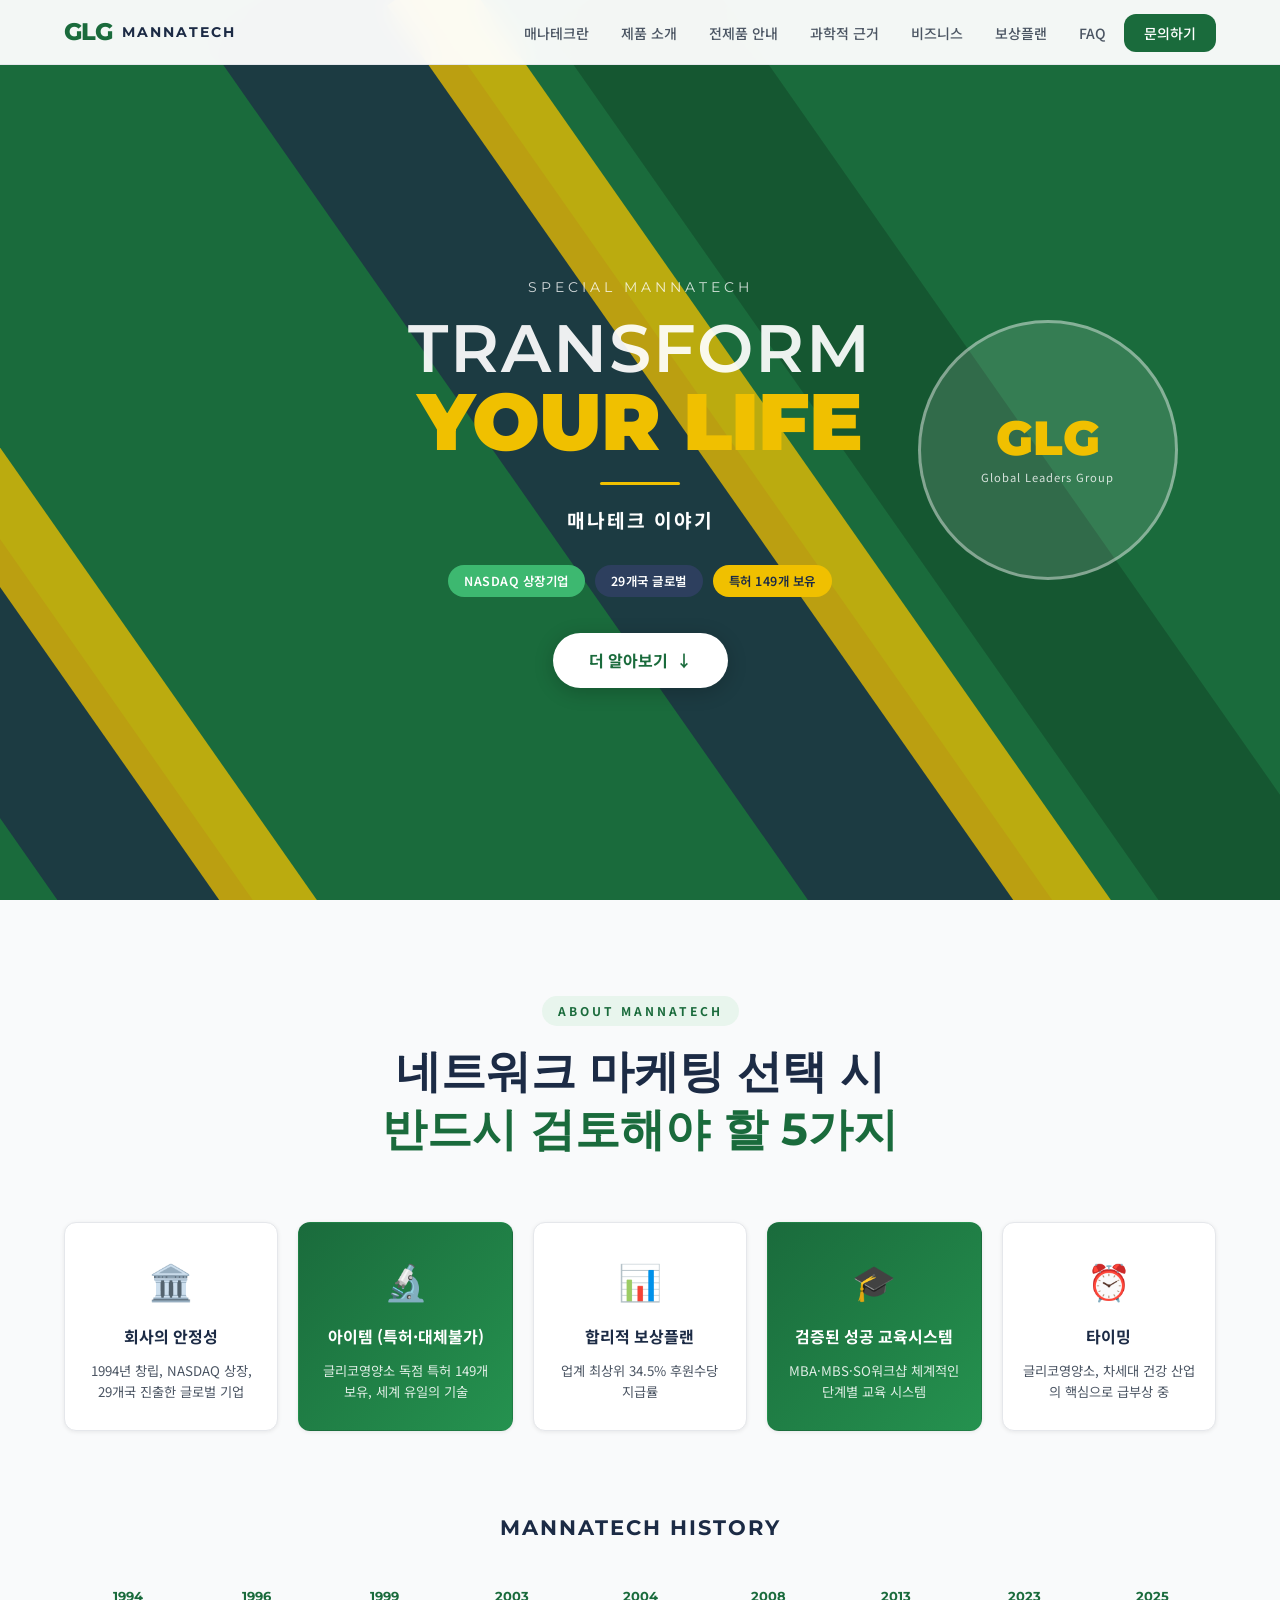
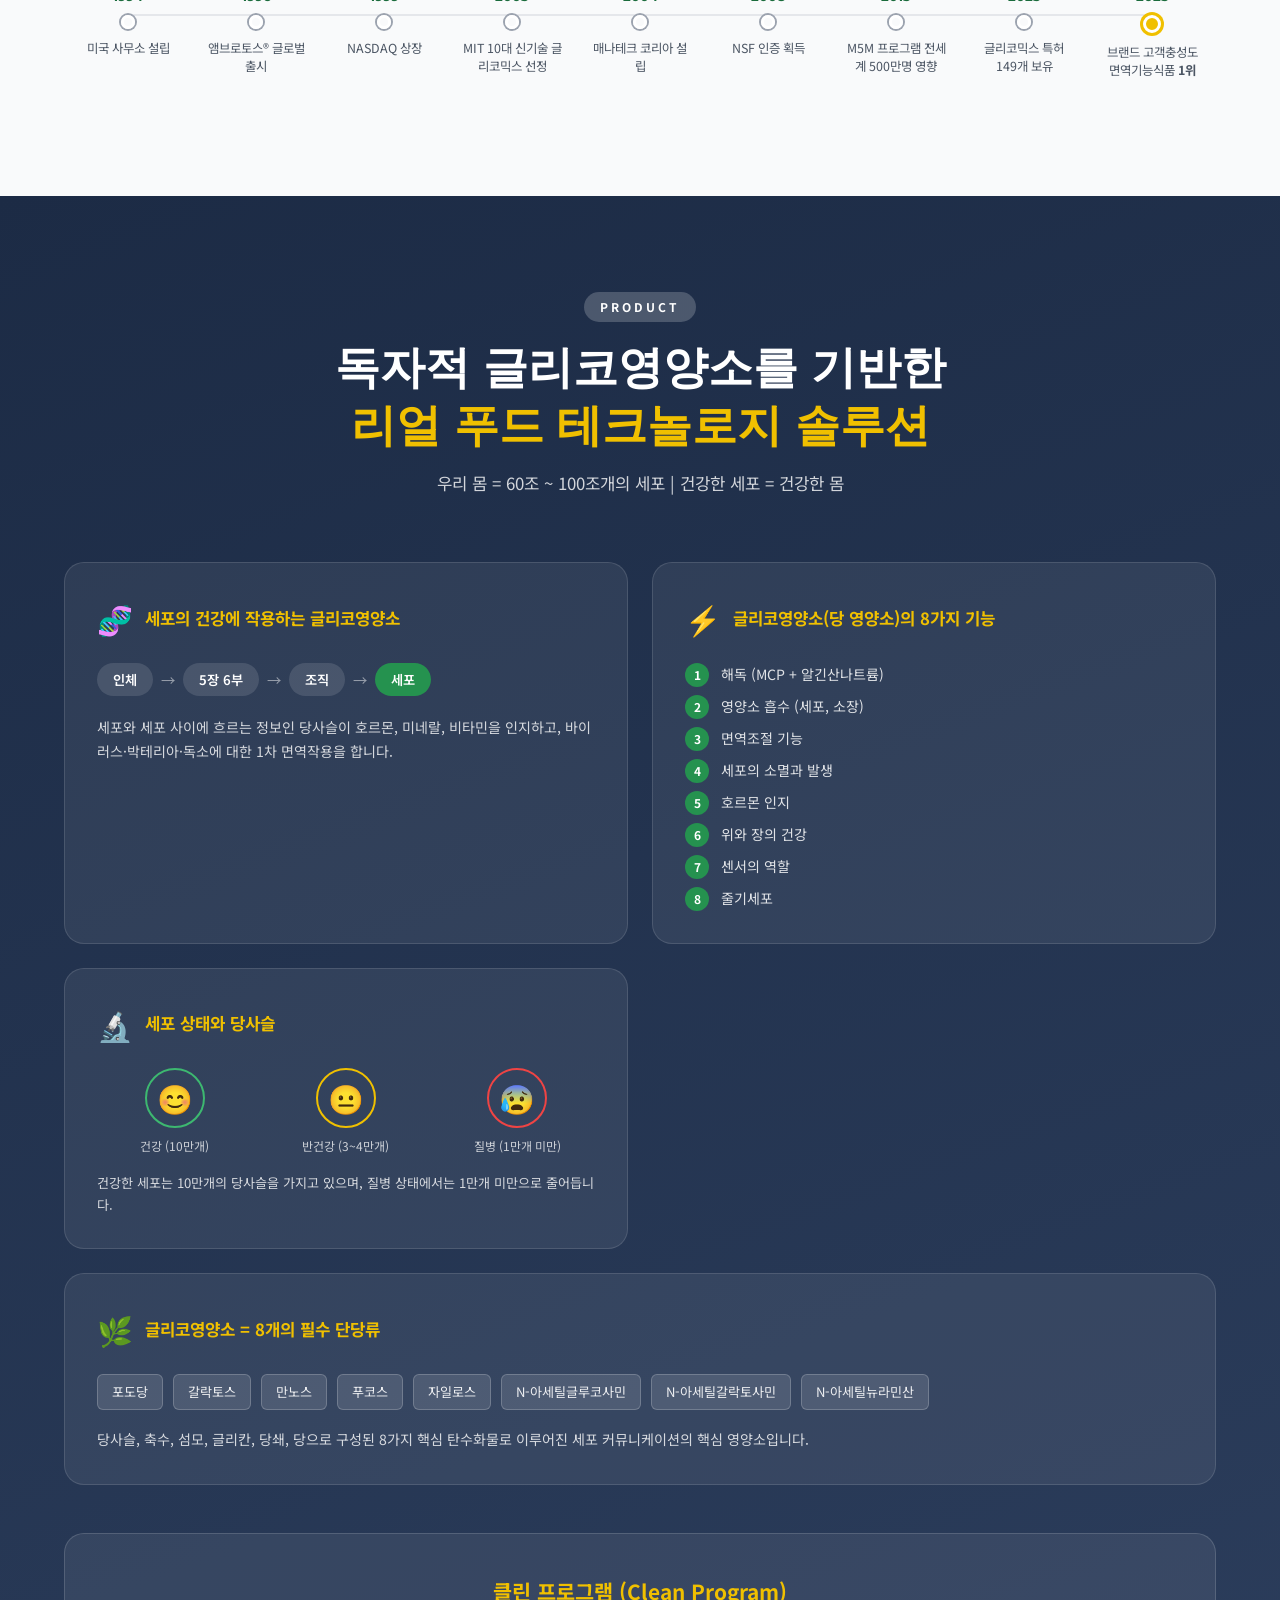
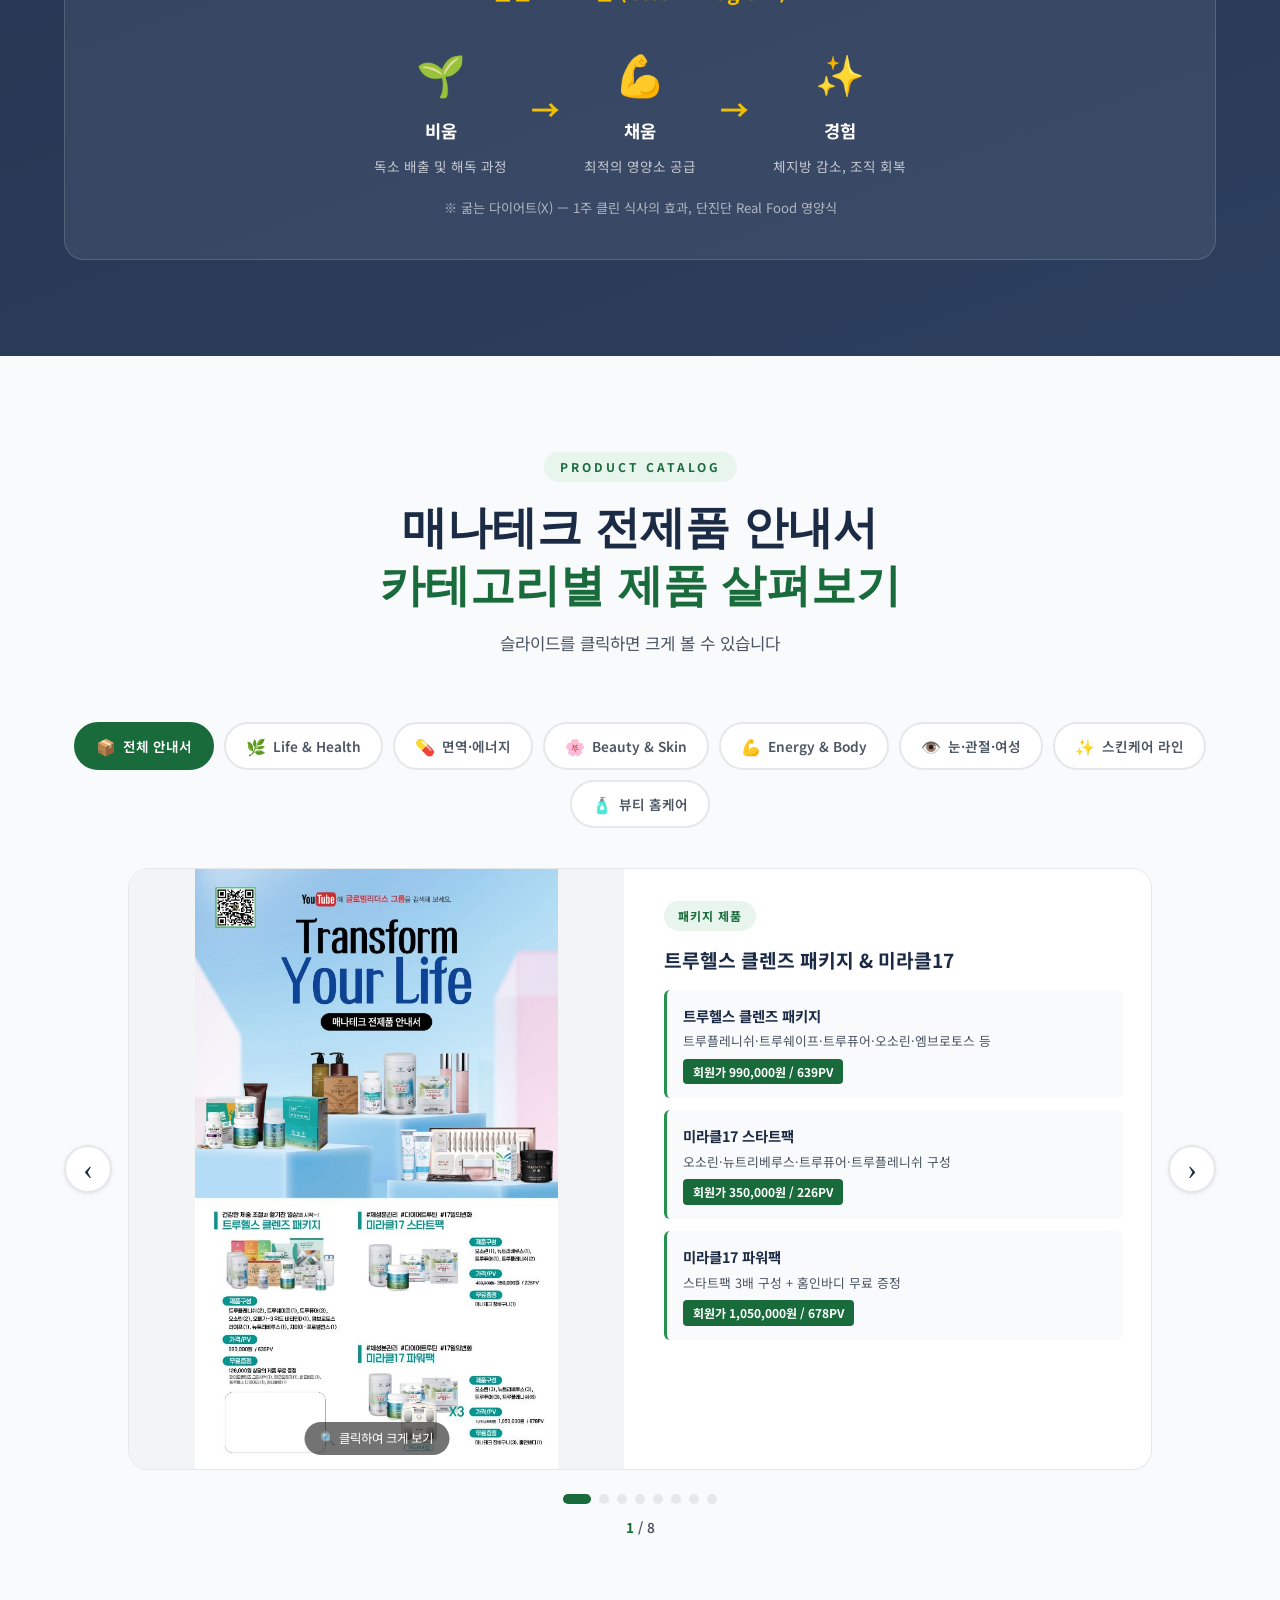
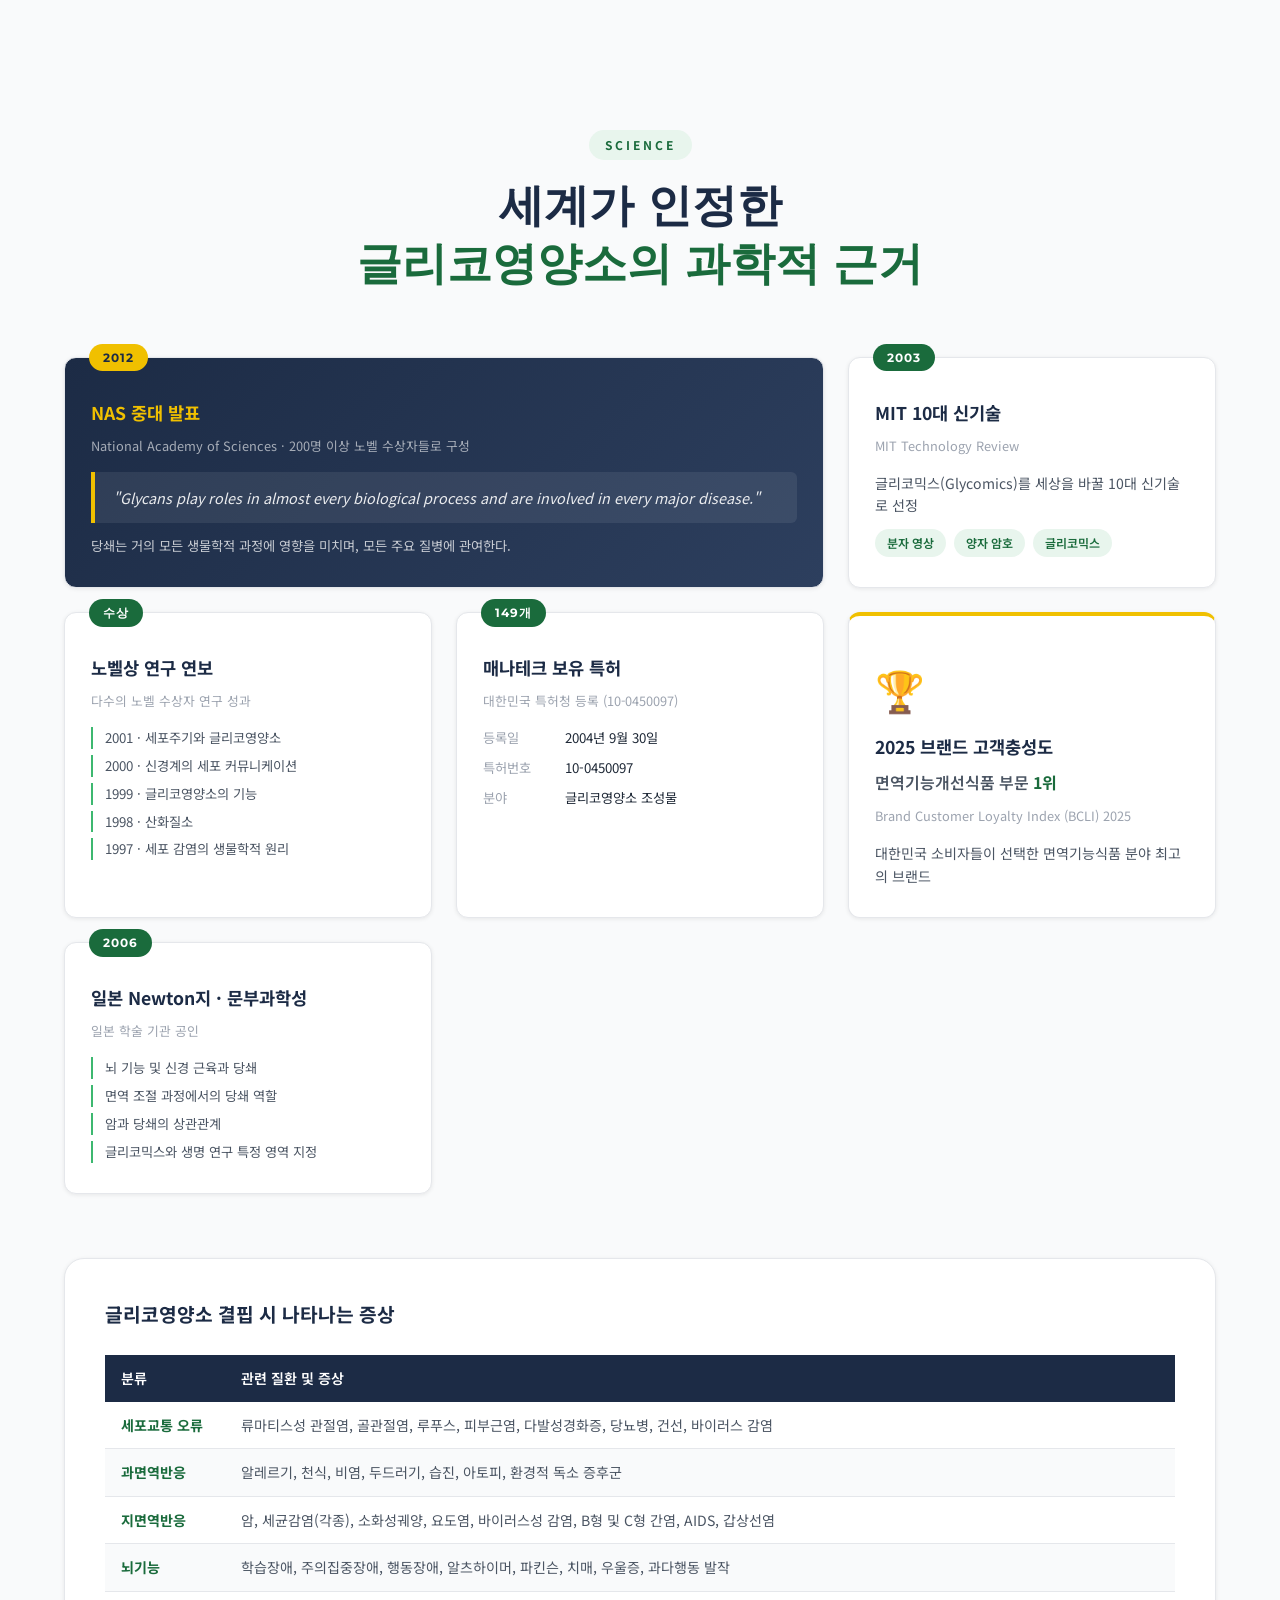
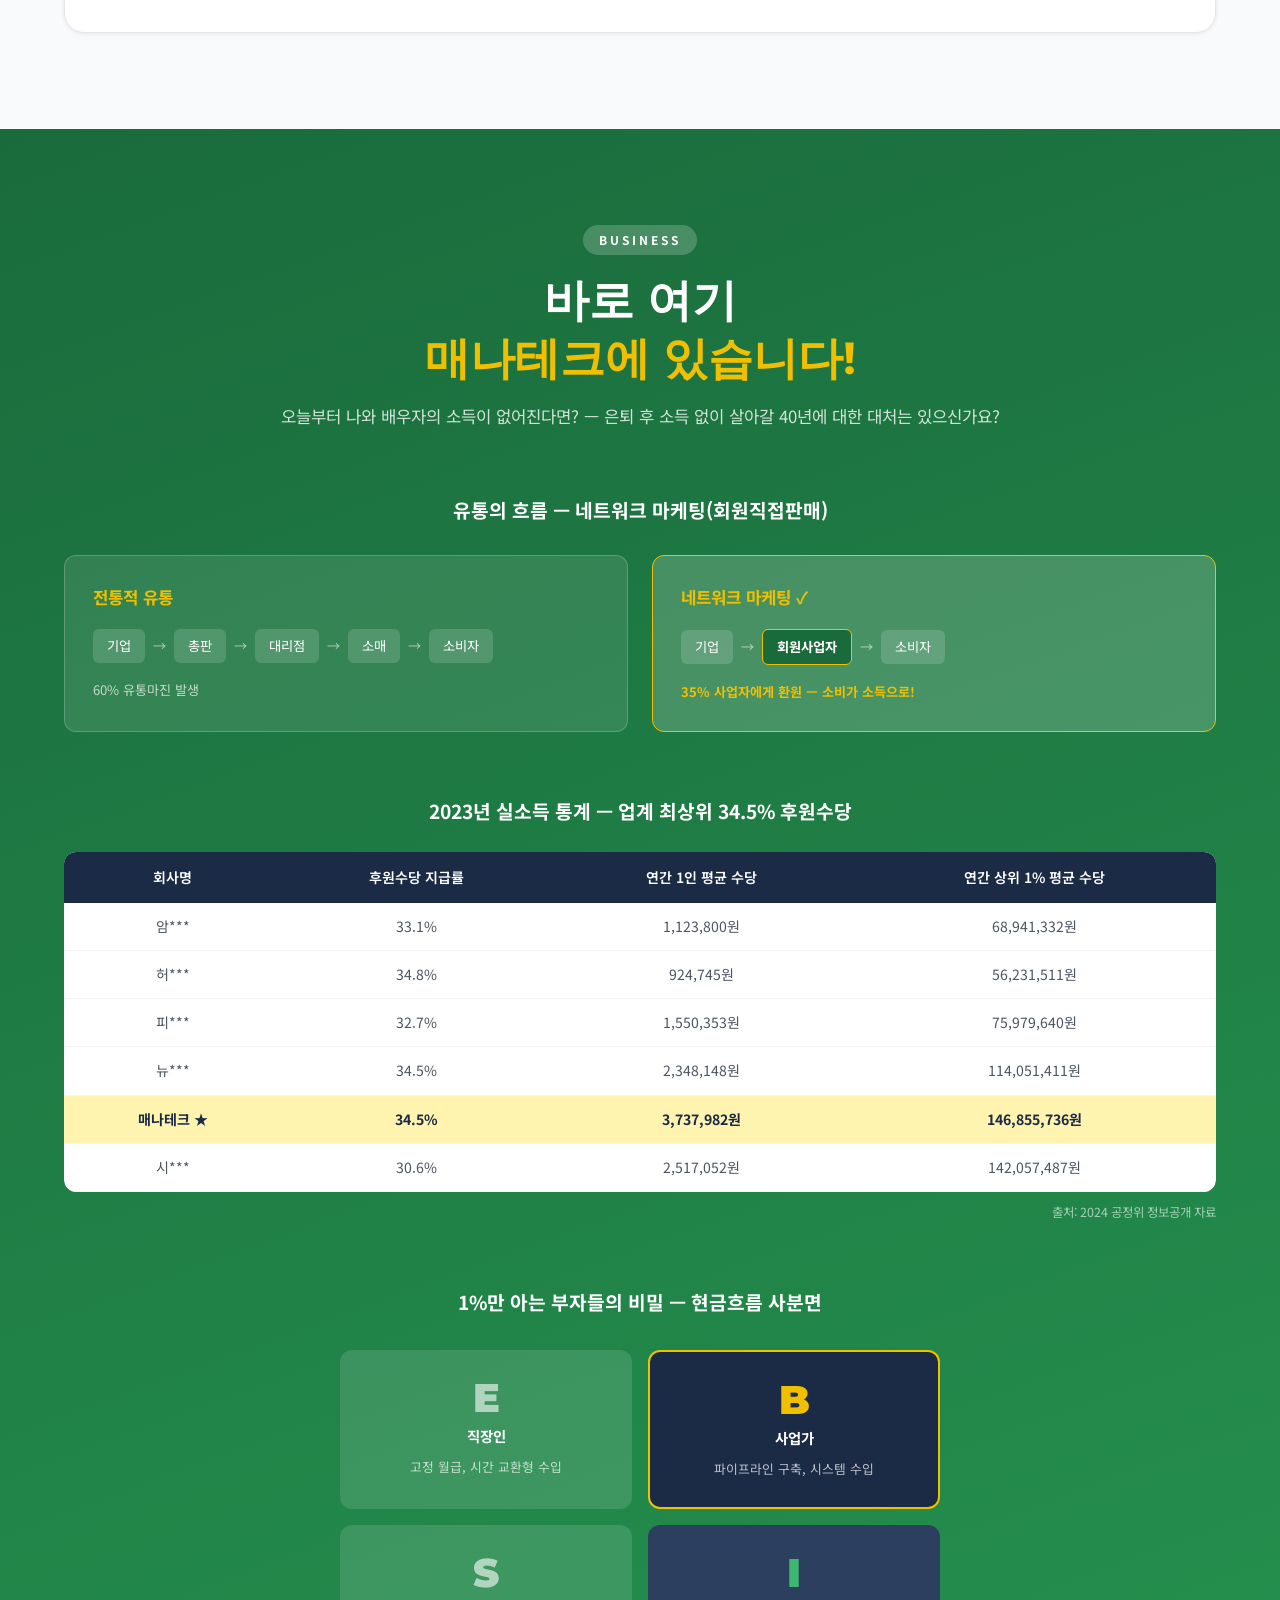
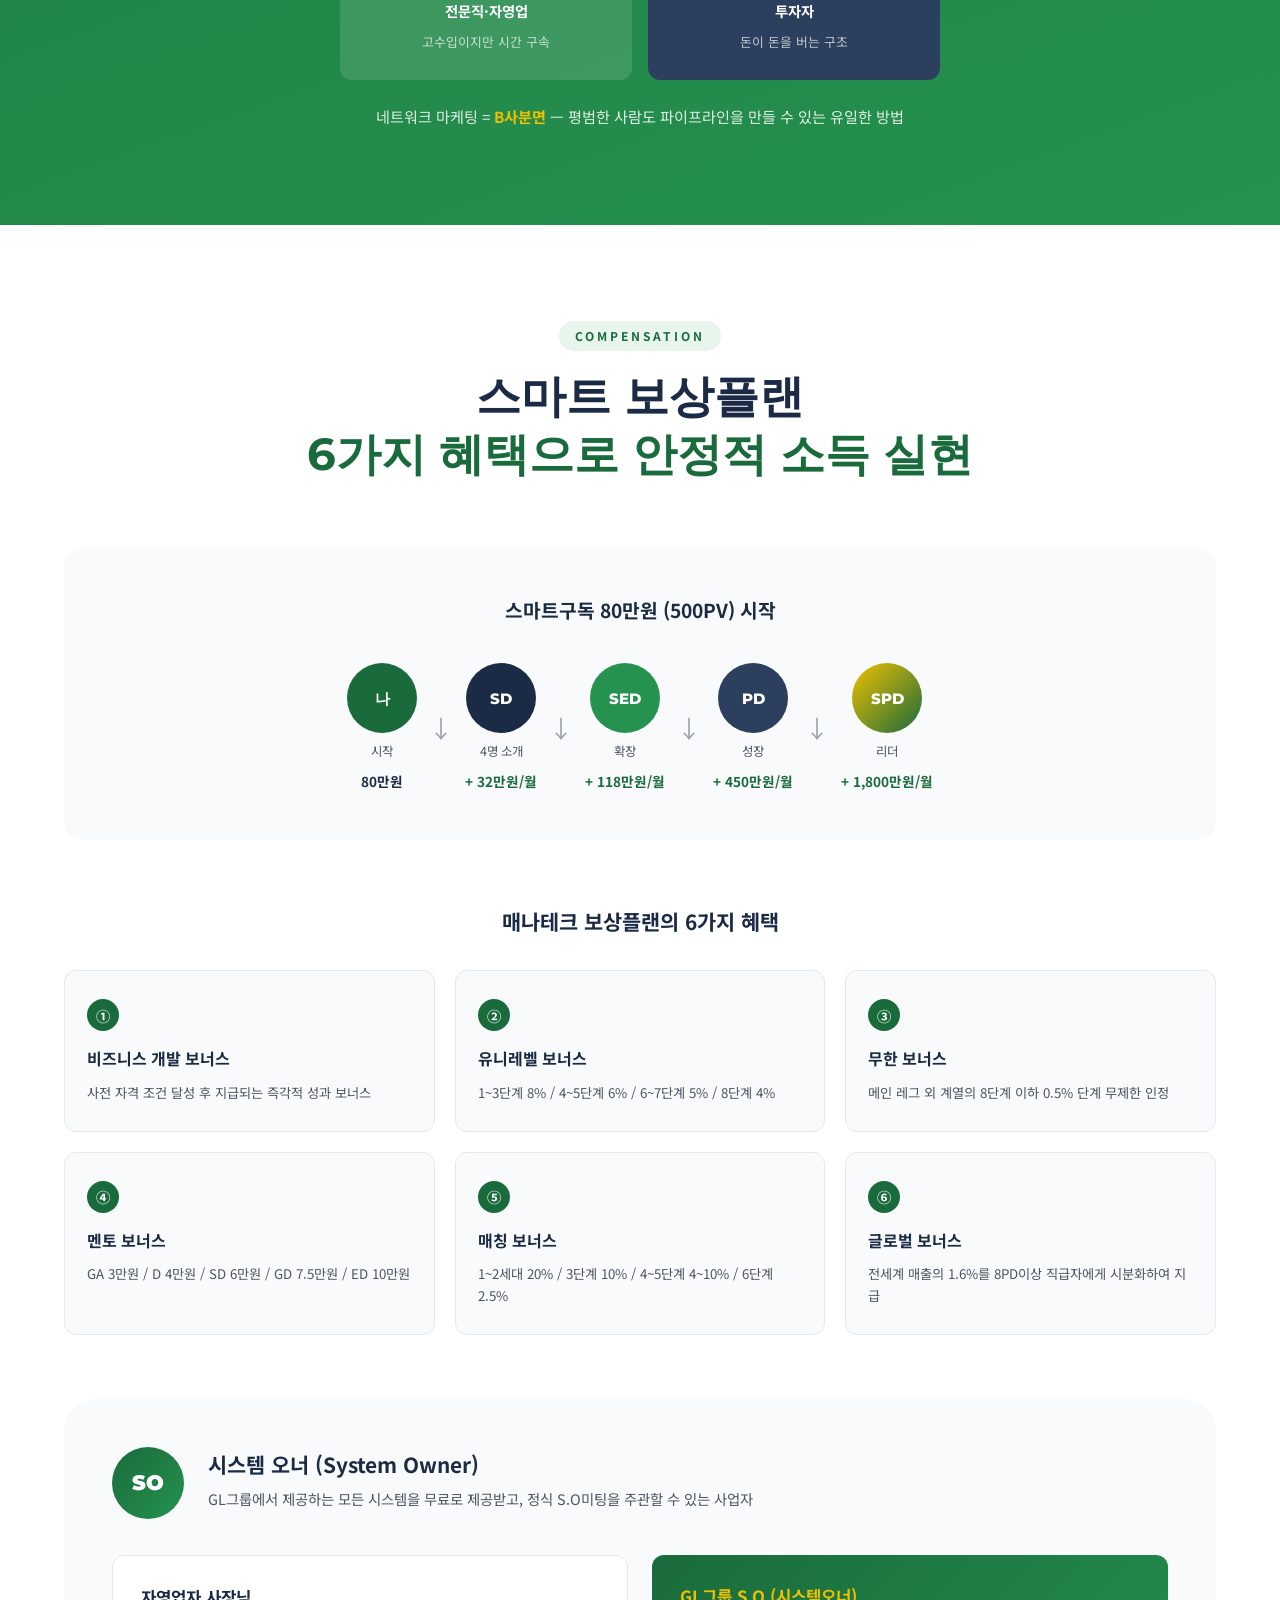
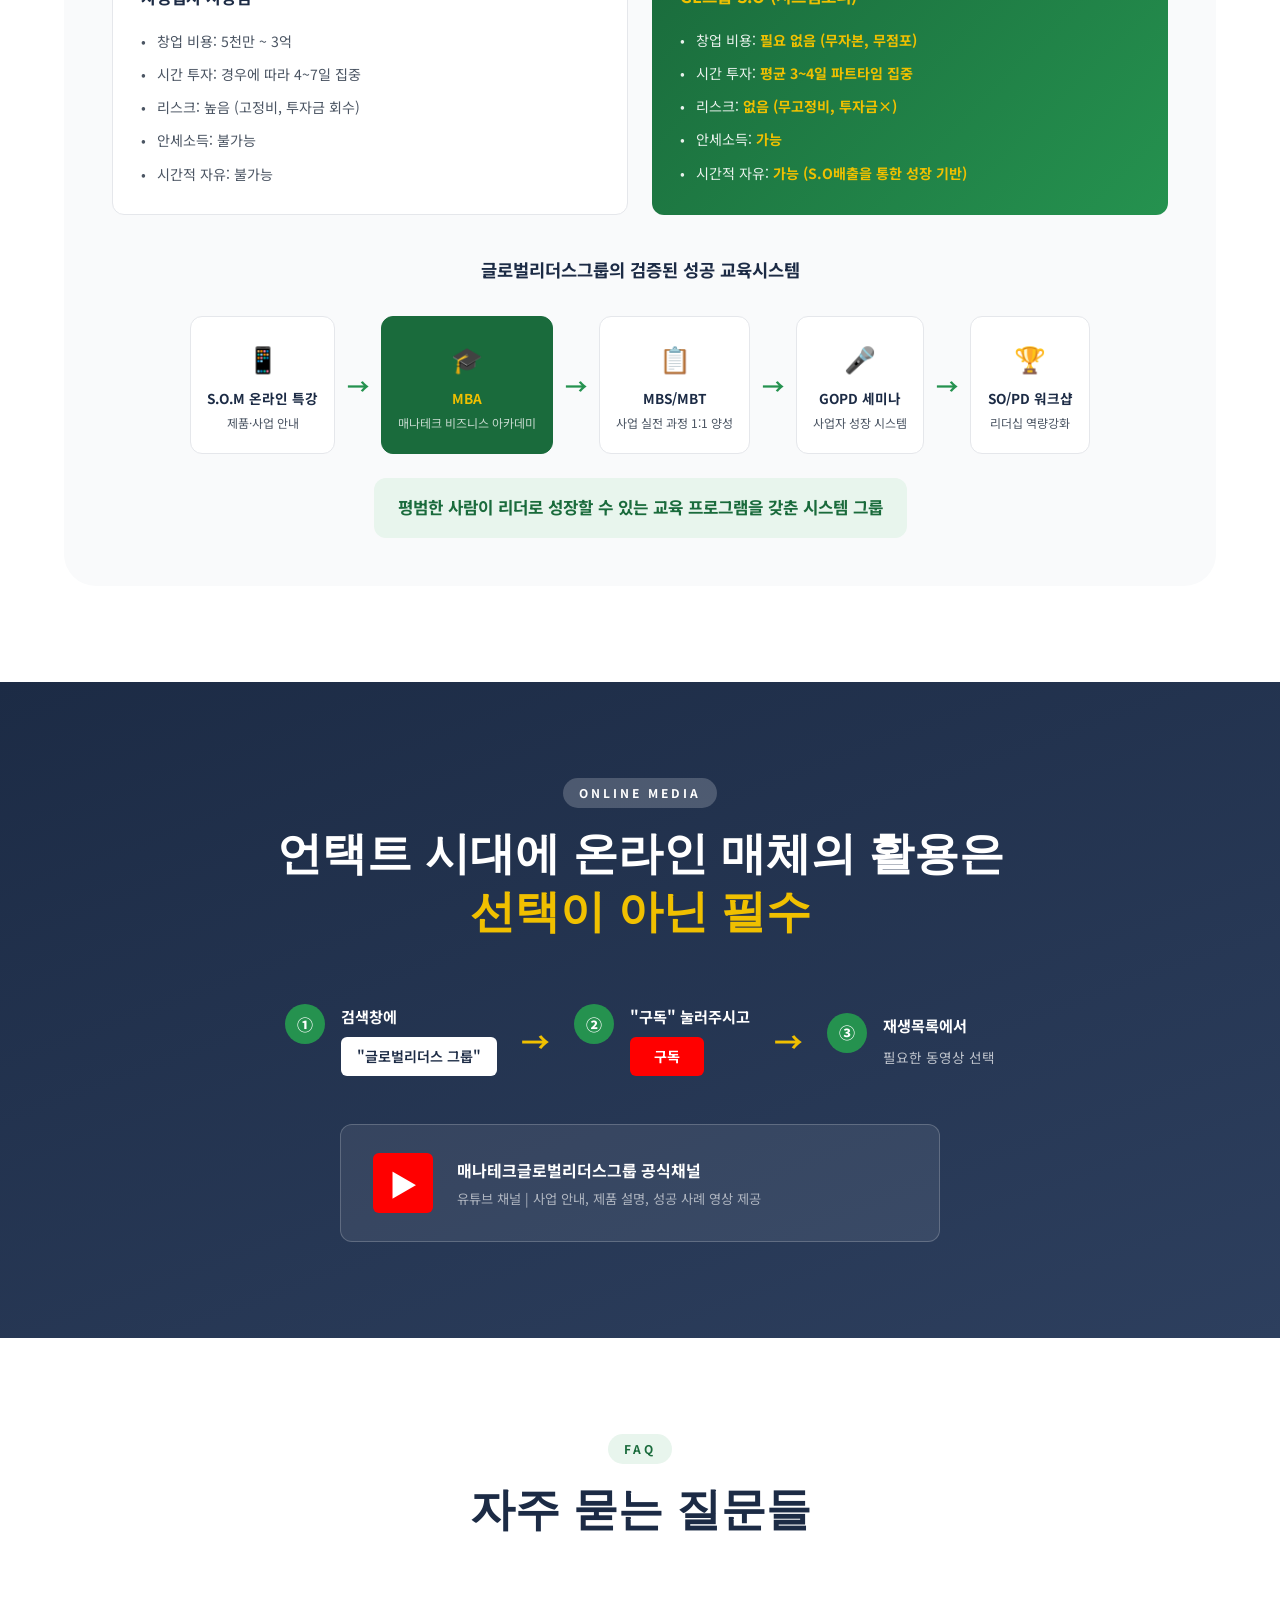
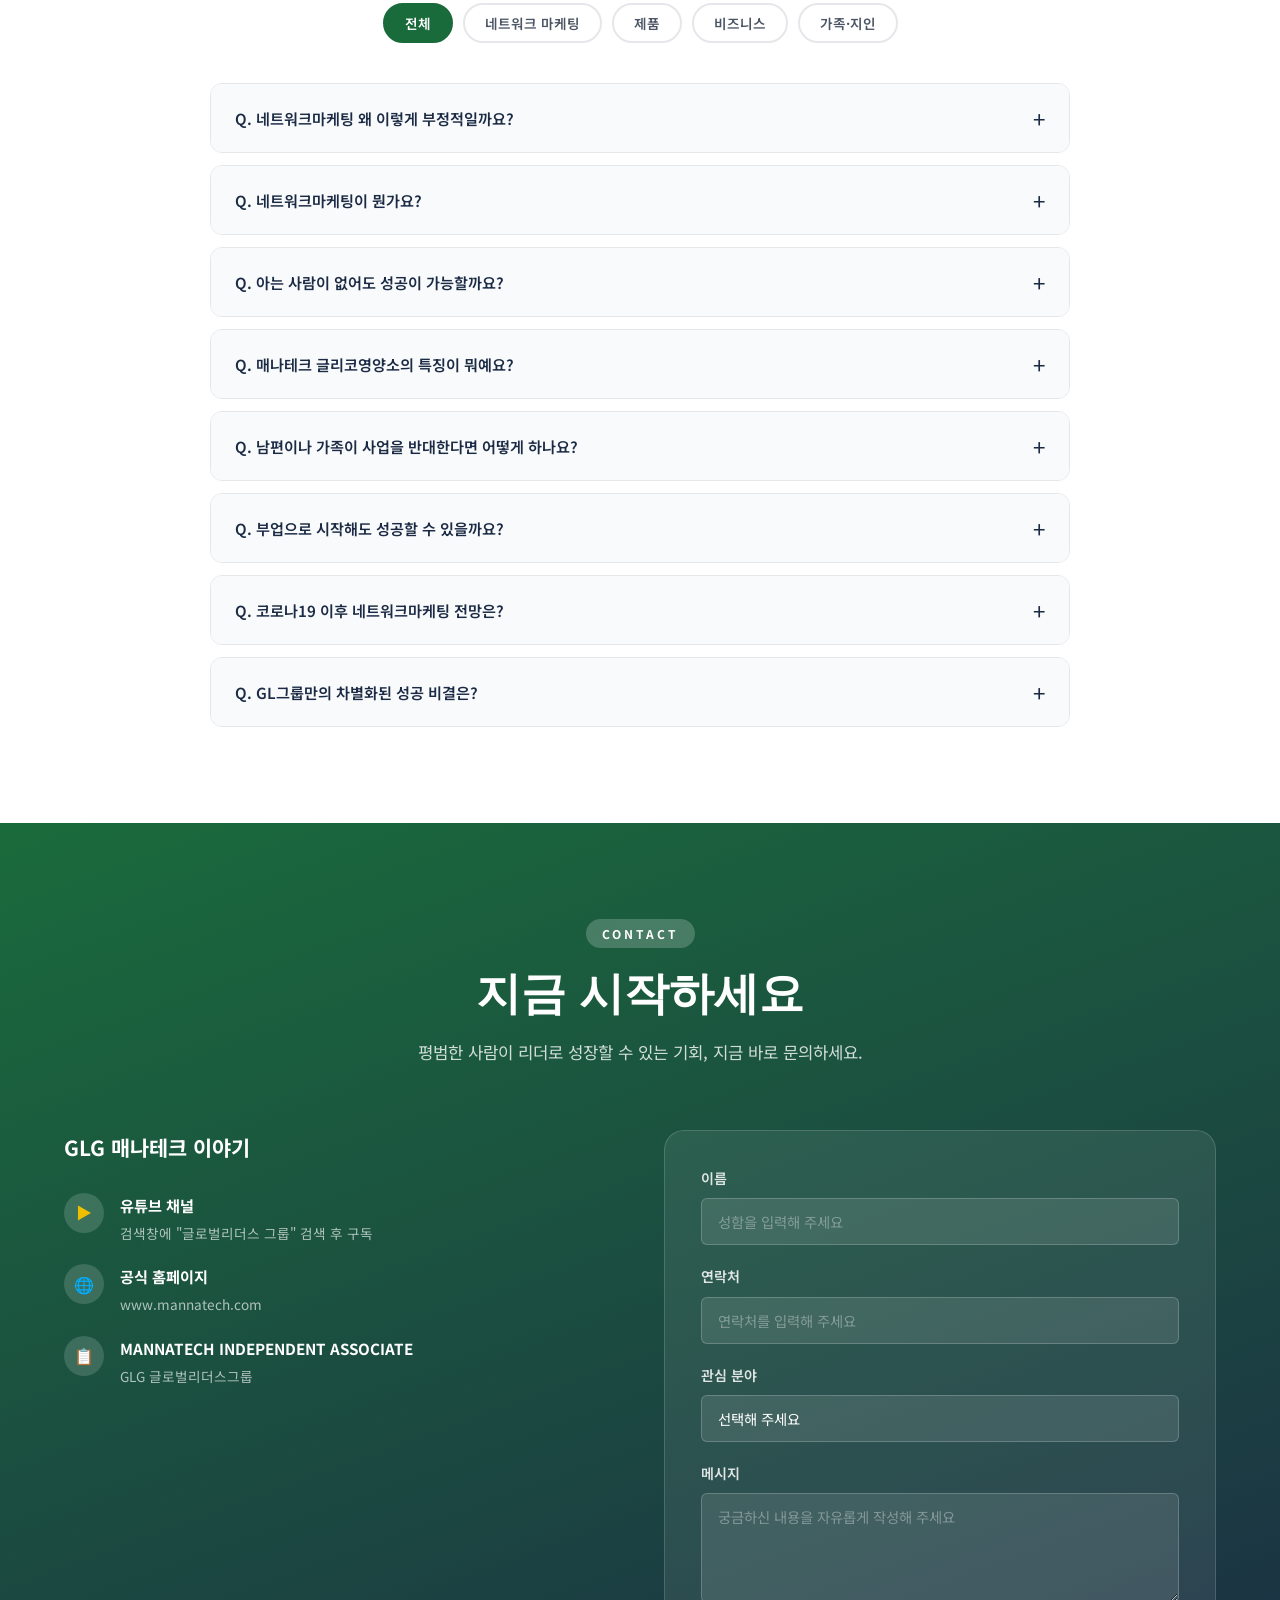
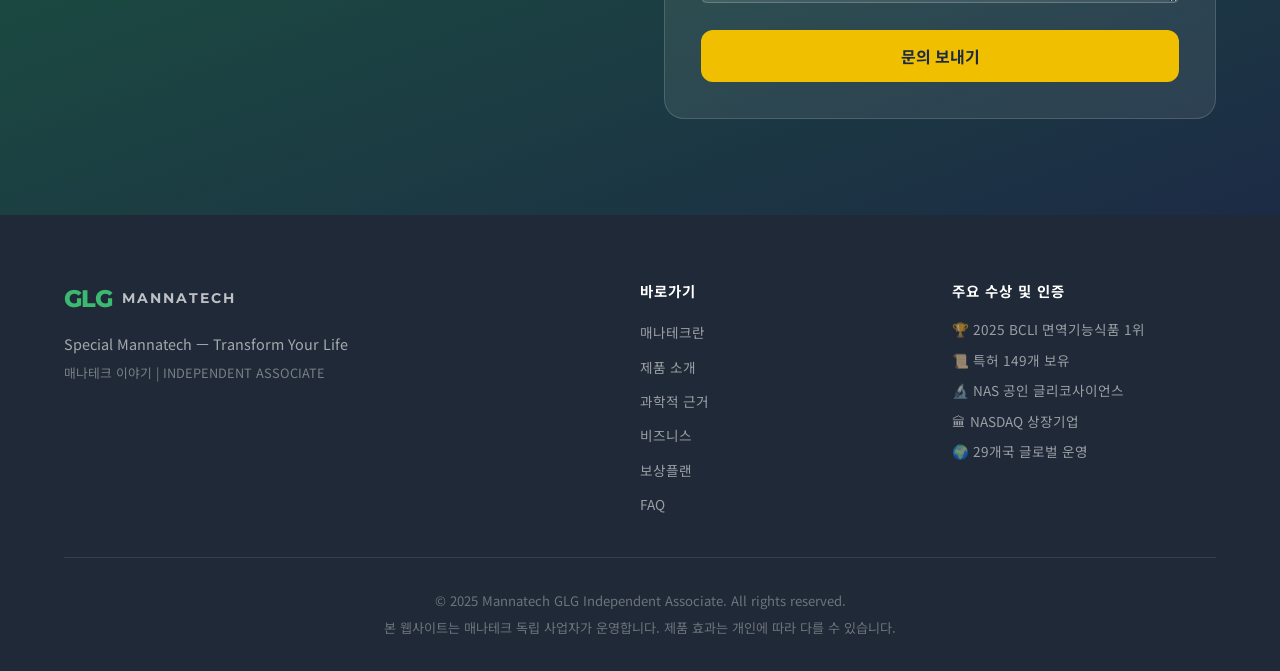
==== commit dd703d0a: "fix: 카탈로그 이미지 로컬 저장으로 수정 - broken image 해결 - 8개 카탈로그 이미지를 images/ 디렉토리에 로컬 저장   (catalog-0.jpg ~ cat" ====
--- a/index.html
+++ b/index.html
@@ -329,7 +329,7 @@
           <div class="catalog-slide active" data-index="0">
             <div class="slide-inner">
               <div class="slide-img-wrap" data-lightbox="0">
-                <img src="https://www.genspark.ai/api/files/s/m8oGjXNd" alt="매나테크 전제품 안내서 - 패키지" loading="lazy" />
+                <img src="images/catalog-0.jpg" alt="매나테크 전제품 안내서 - 패키지" loading="lazy" />
                 <div class="slide-zoom-hint">🔍 클릭하여 크게 보기</div>
               </div>
               <div class="slide-info">
@@ -360,7 +360,7 @@
           <div class="catalog-slide" data-index="1">
             <div class="slide-inner">
               <div class="slide-img-wrap" data-lightbox="1">
-                <img src="https://www.genspark.ai/api/files/s/qY5esp6G" alt="Life & Health - 소화·혈당 제품" loading="lazy" />
+                <img src="images/catalog-1.jpg" alt="Life & Health - 소화·혈당 제품" loading="lazy" />
                 <div class="slide-zoom-hint">🔍 클릭하여 크게 보기</div>
               </div>
               <div class="slide-info">
@@ -401,7 +401,7 @@
           <div class="catalog-slide" data-index="2">
             <div class="slide-inner">
               <div class="slide-img-wrap" data-lightbox="2">
-                <img src="https://www.genspark.ai/api/files/s/RVypFwnv" alt="Life & Health - 면역·에너지·뇌건강 제품" loading="lazy" />
+                <img src="images/catalog-2.jpg" alt="Life & Health - 면역·에너지·뇌건강 제품" loading="lazy" />
                 <div class="slide-zoom-hint">🔍 클릭하여 크게 보기</div>
               </div>
               <div class="slide-info">
@@ -447,7 +447,7 @@
           <div class="catalog-slide" data-index="3">
             <div class="slide-inner">
               <div class="slide-img-wrap" data-lightbox="3">
-                <img src="https://www.genspark.ai/api/files/s/mFjD5tGN" alt="Life & Health - 앰브로토스·옵티멀 패킷" loading="lazy" />
+                <img src="images/catalog-3.jpg" alt="Life & Health - 앰브로토스·옵티멀 패킷" loading="lazy" />
                 <div class="slide-zoom-hint">🔍 클릭하여 크게 보기</div>
               </div>
               <div class="slide-info">
@@ -493,7 +493,7 @@
           <div class="catalog-slide" data-index="4">
             <div class="slide-inner">
               <div class="slide-img-wrap" data-lightbox="4">
-                <img src="https://www.genspark.ai/api/files/s/wHwfsGWX" alt="Beauty & Skin Care - 헤어·바디·오랄 케어" loading="lazy" />
+                <img src="images/catalog-4.jpg" alt="Beauty & Skin Care - 헤어·바디·오랄 케어" loading="lazy" />
                 <div class="slide-zoom-hint">🔍 클릭하여 크게 보기</div>
               </div>
               <div class="slide-info">
@@ -539,7 +539,7 @@
           <div class="catalog-slide" data-index="5">
             <div class="slide-inner">
               <div class="slide-img-wrap" data-lightbox="5">
-                <img src="https://www.genspark.ai/api/files/s/oREBBlqh" alt="Life & Health - 눈·콜라겐·관절·여성 건강" loading="lazy" />
+                <img src="images/catalog-5.jpg" alt="Life & Health - 눈·콜라겐·관절·여성 건강" loading="lazy" />
                 <div class="slide-zoom-hint">🔍 클릭하여 크게 보기</div>
               </div>
               <div class="slide-info">
@@ -585,7 +585,7 @@
           <div class="catalog-slide" data-index="6">
             <div class="slide-inner">
               <div class="slide-img-wrap" data-lightbox="6">
-                <img src="https://www.genspark.ai/api/files/s/V6Dor1kY" alt="Beauty & Skin Care - 루미노베이션 스킨케어 라인" loading="lazy" />
+                <img src="images/catalog-6.jpg" alt="Beauty & Skin Care - 루미노베이션 스킨케어 라인" loading="lazy" />
                 <div class="slide-zoom-hint">🔍 클릭하여 크게 보기</div>
               </div>
               <div class="slide-info">
@@ -631,7 +631,7 @@
           <div class="catalog-slide" data-index="7">
             <div class="slide-inner">
               <div class="slide-img-wrap" data-lightbox="7">
-                <img src="https://www.genspark.ai/api/files/s/ttIw5R4W" alt="Energy & Body - 간건강·식사대용·다이어트·음료" loading="lazy" />
+                <img src="images/catalog-7.jpg" alt="Energy & Body - 간건강·식사대용·다이어트·음료" loading="lazy" />
                 <div class="slide-zoom-hint">🔍 클릭하여 크게 보기</div>
               </div>
               <div class="slide-info">
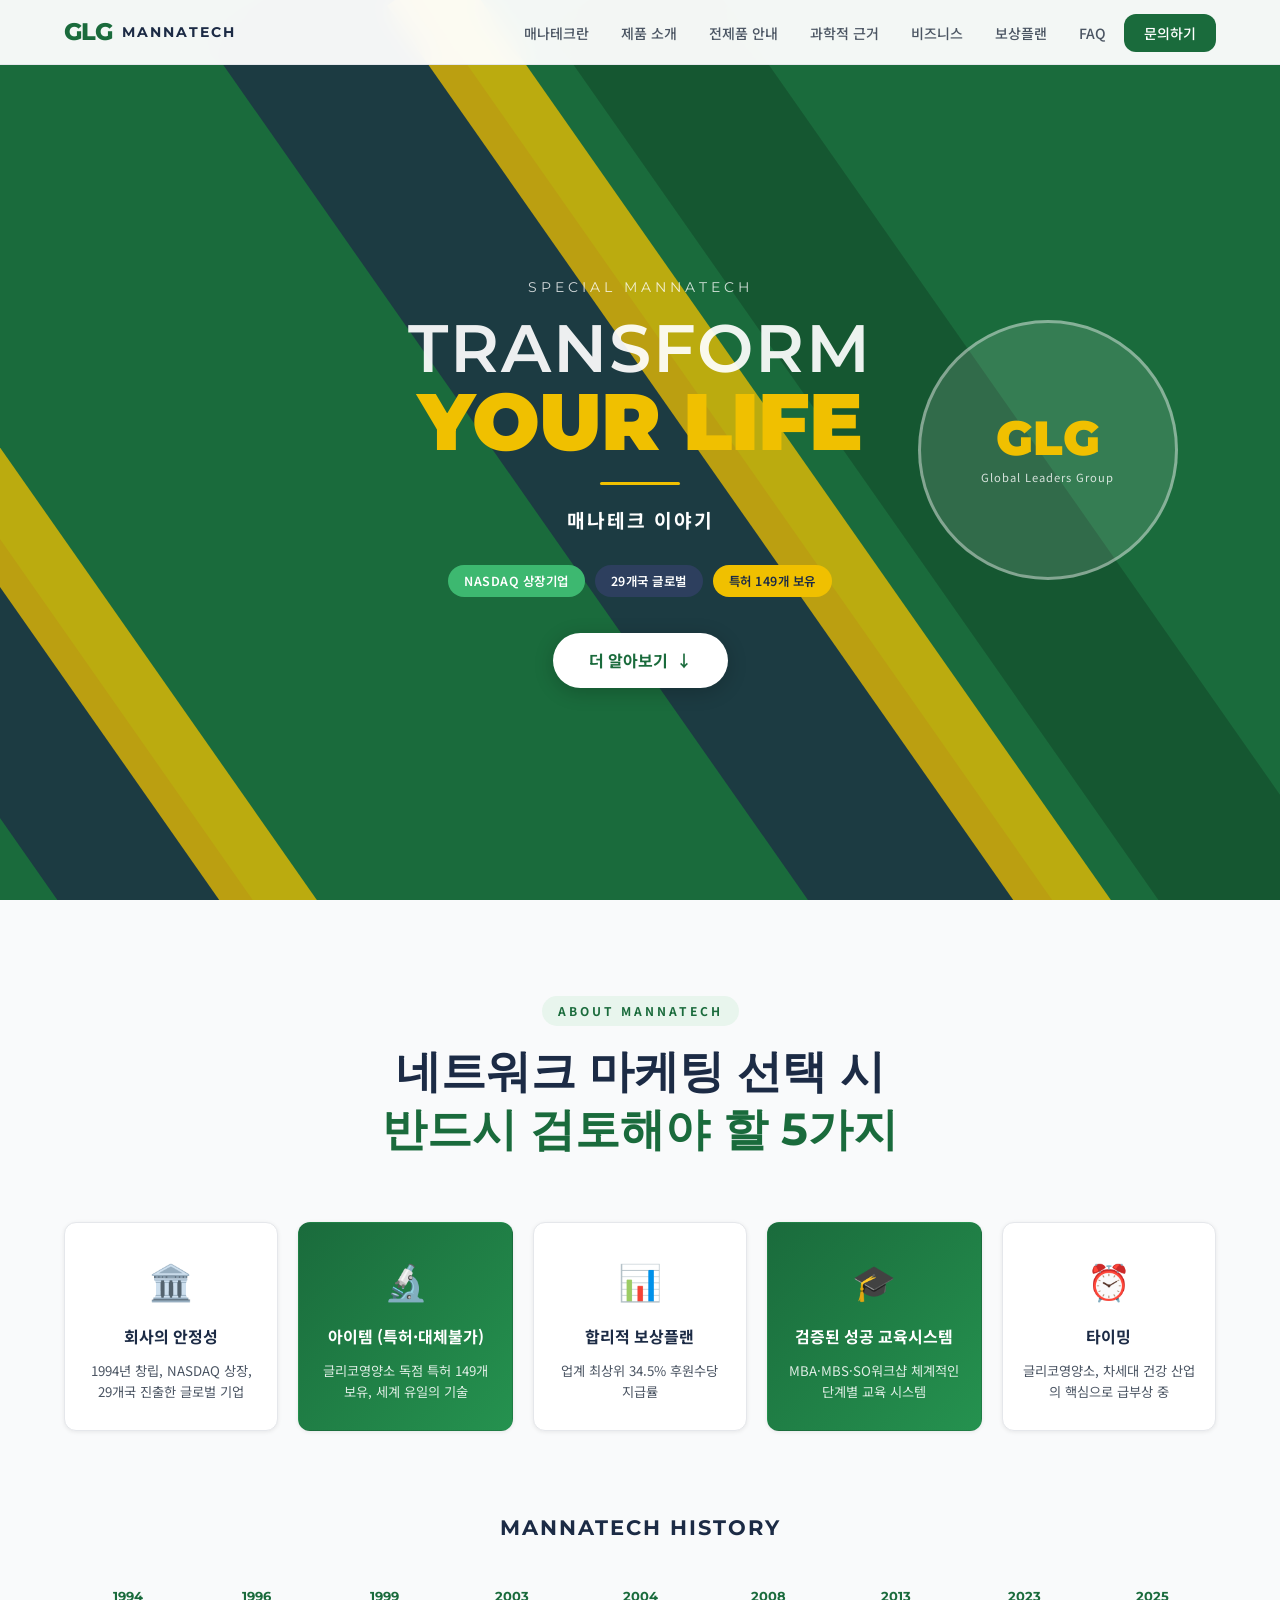
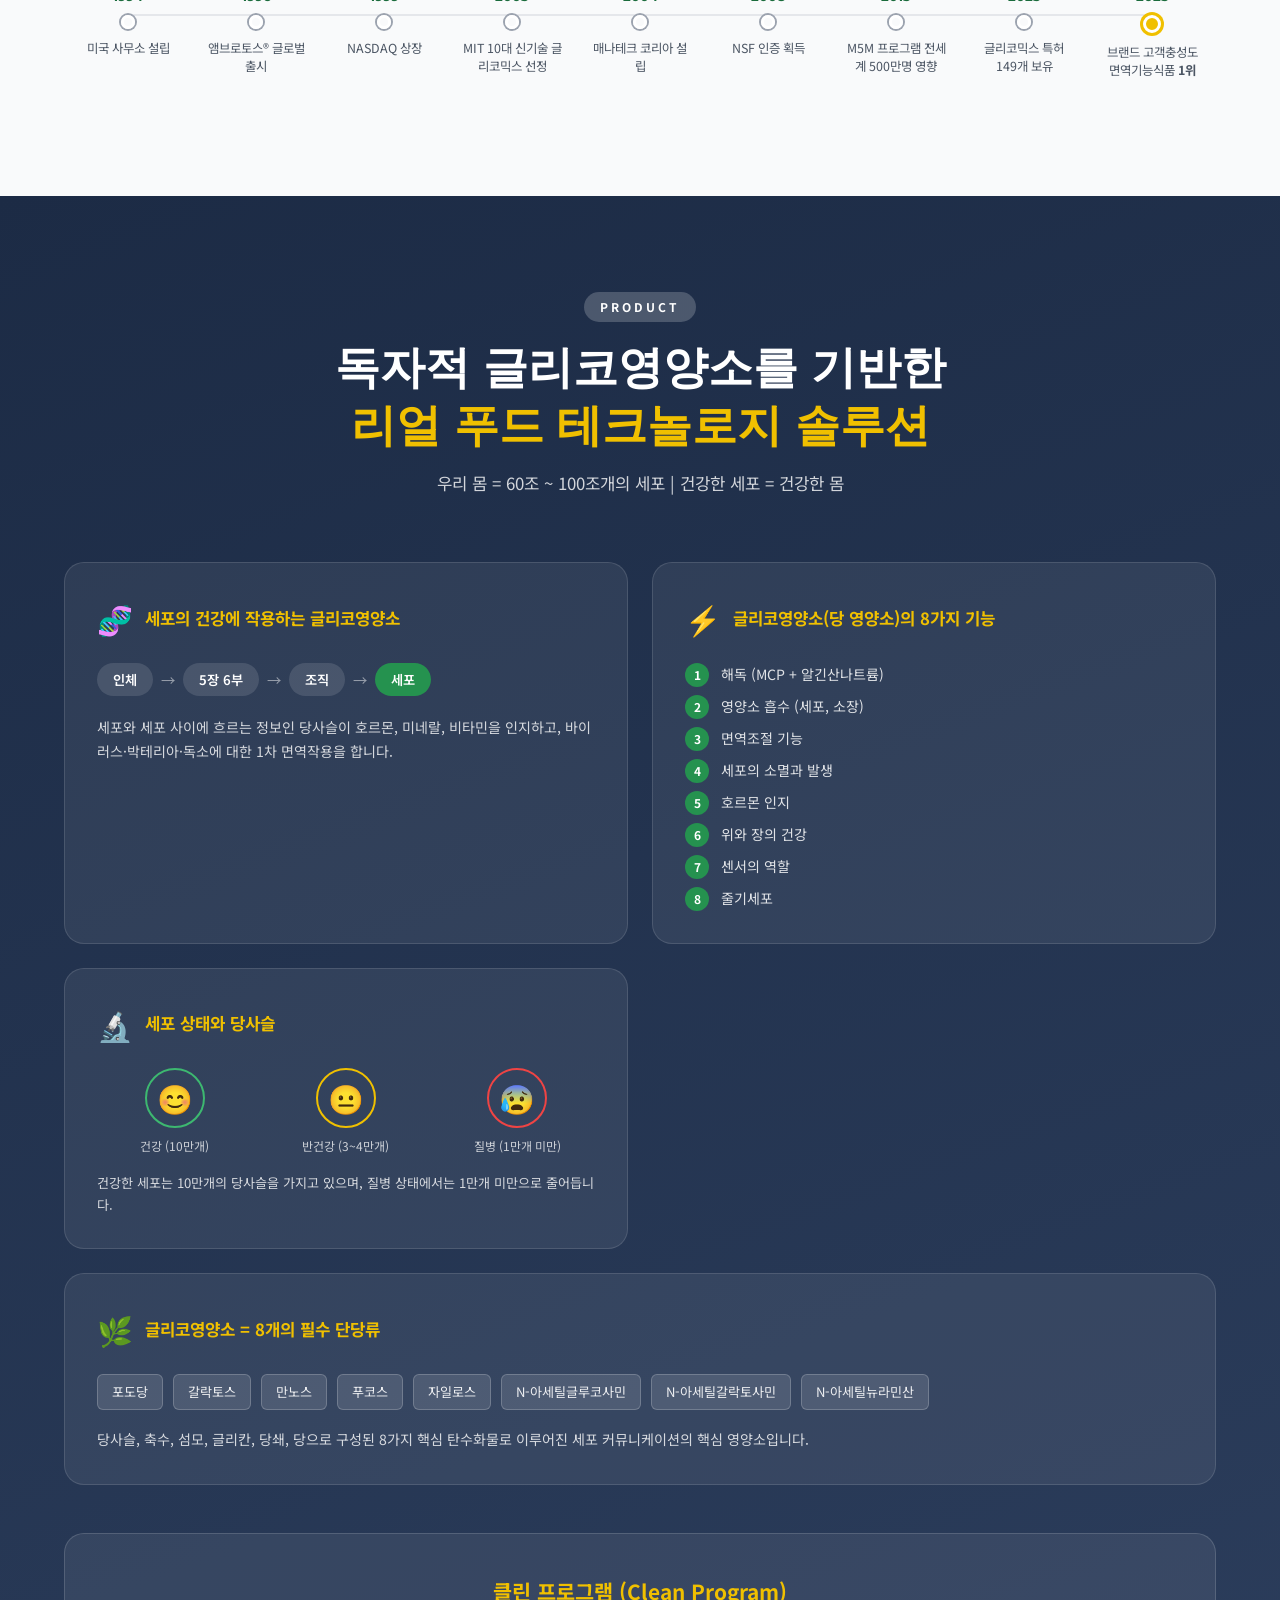
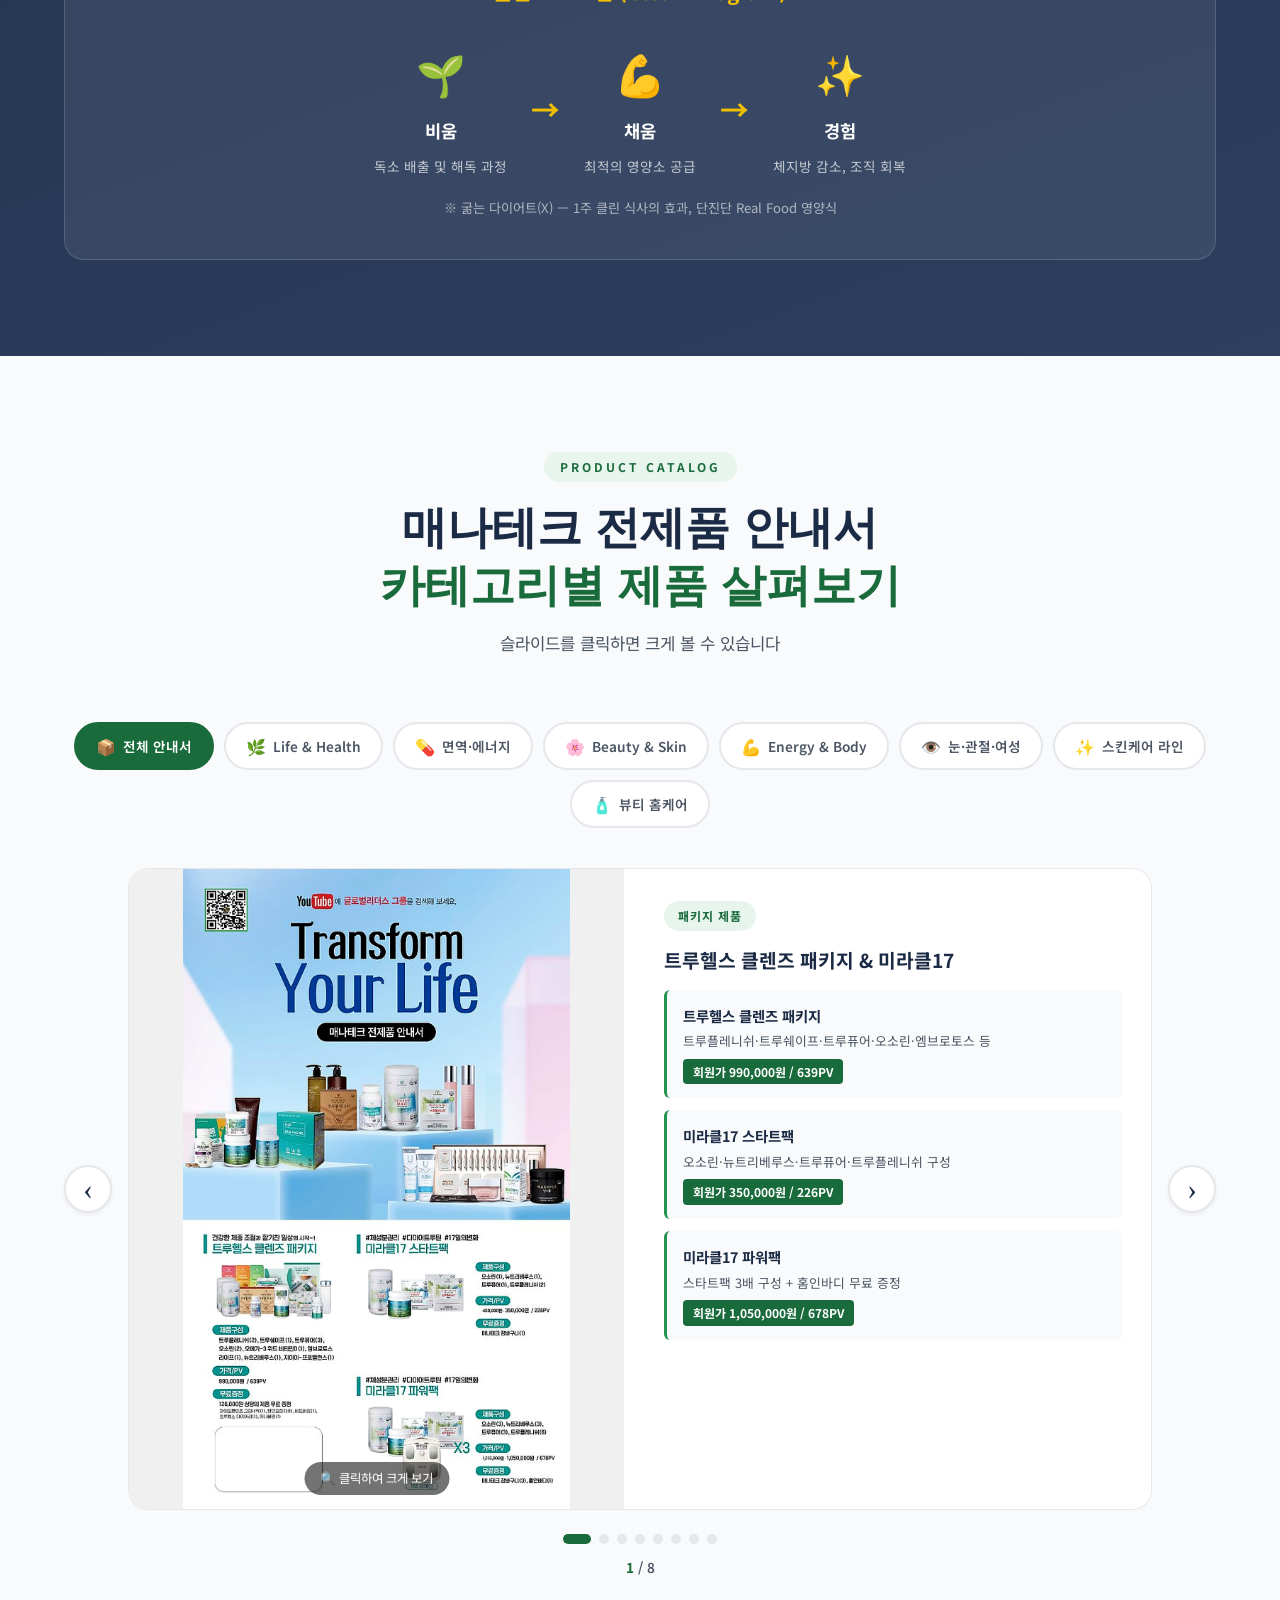
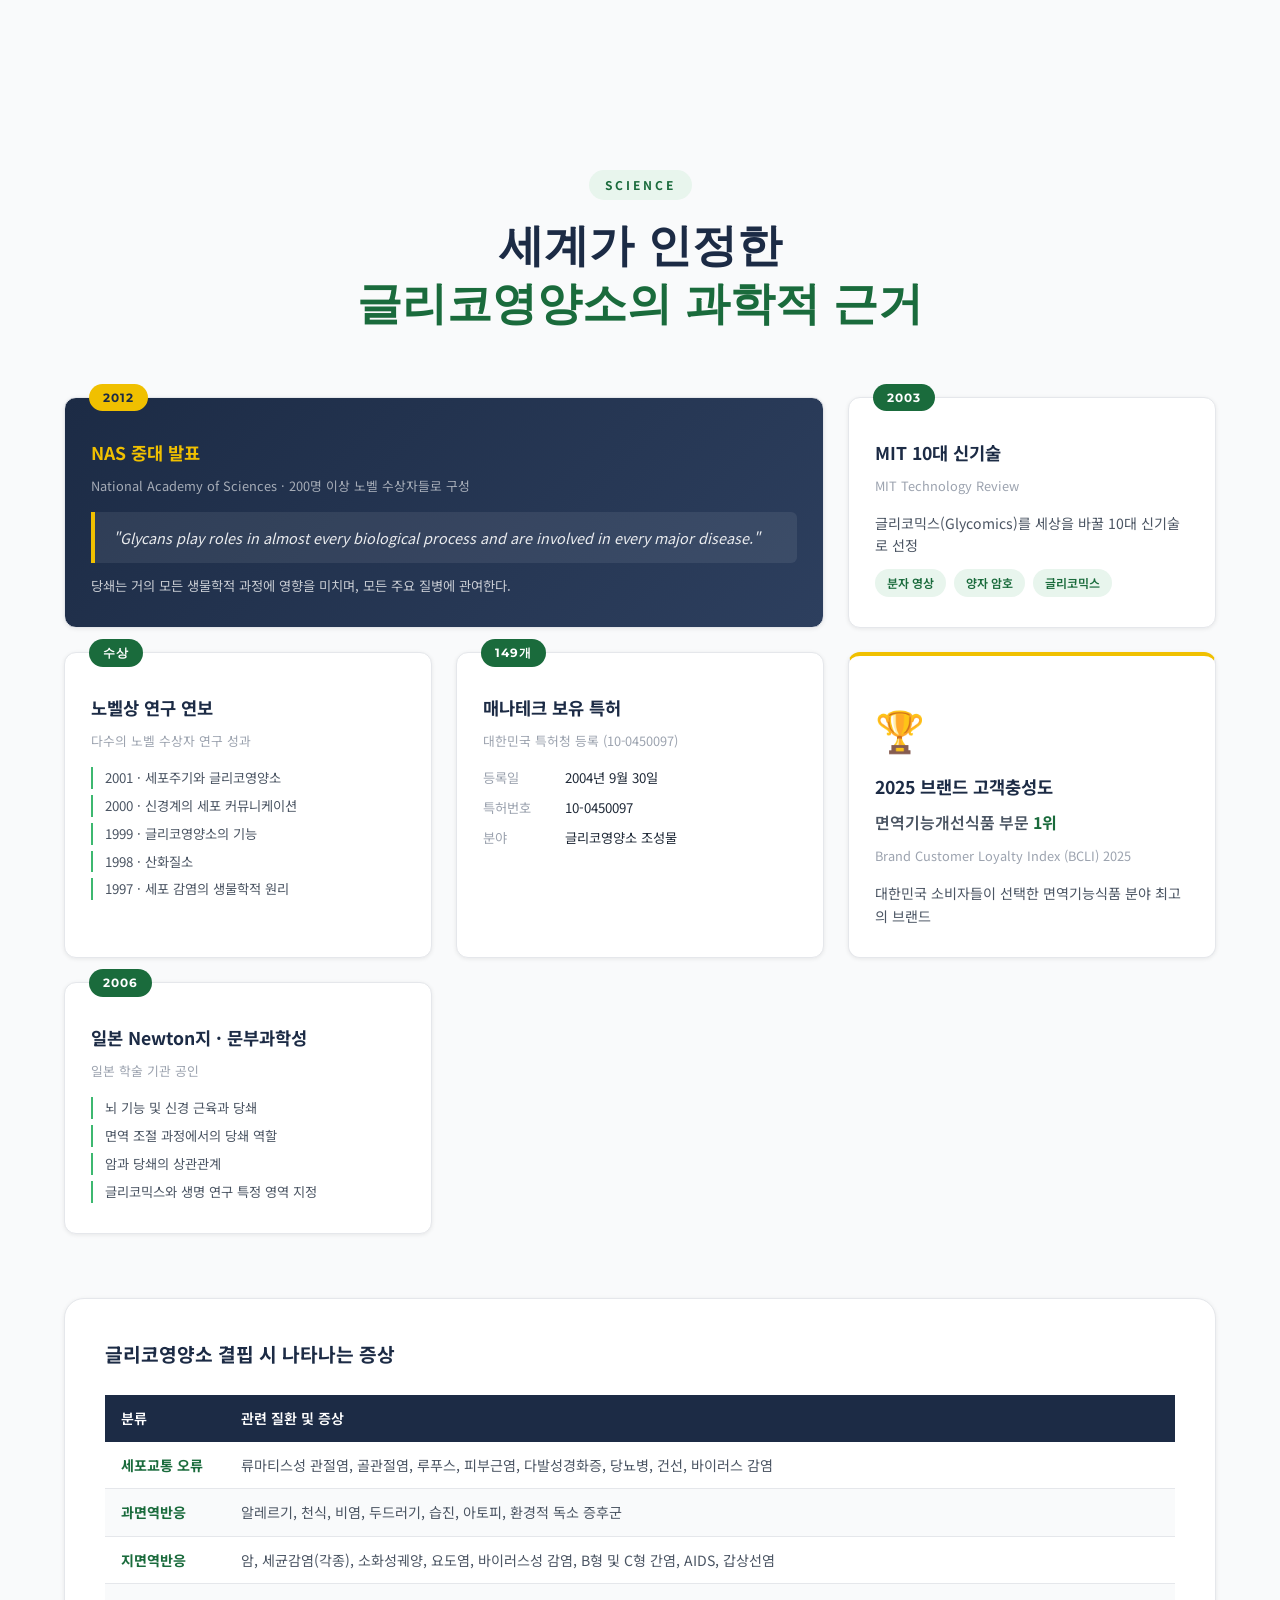
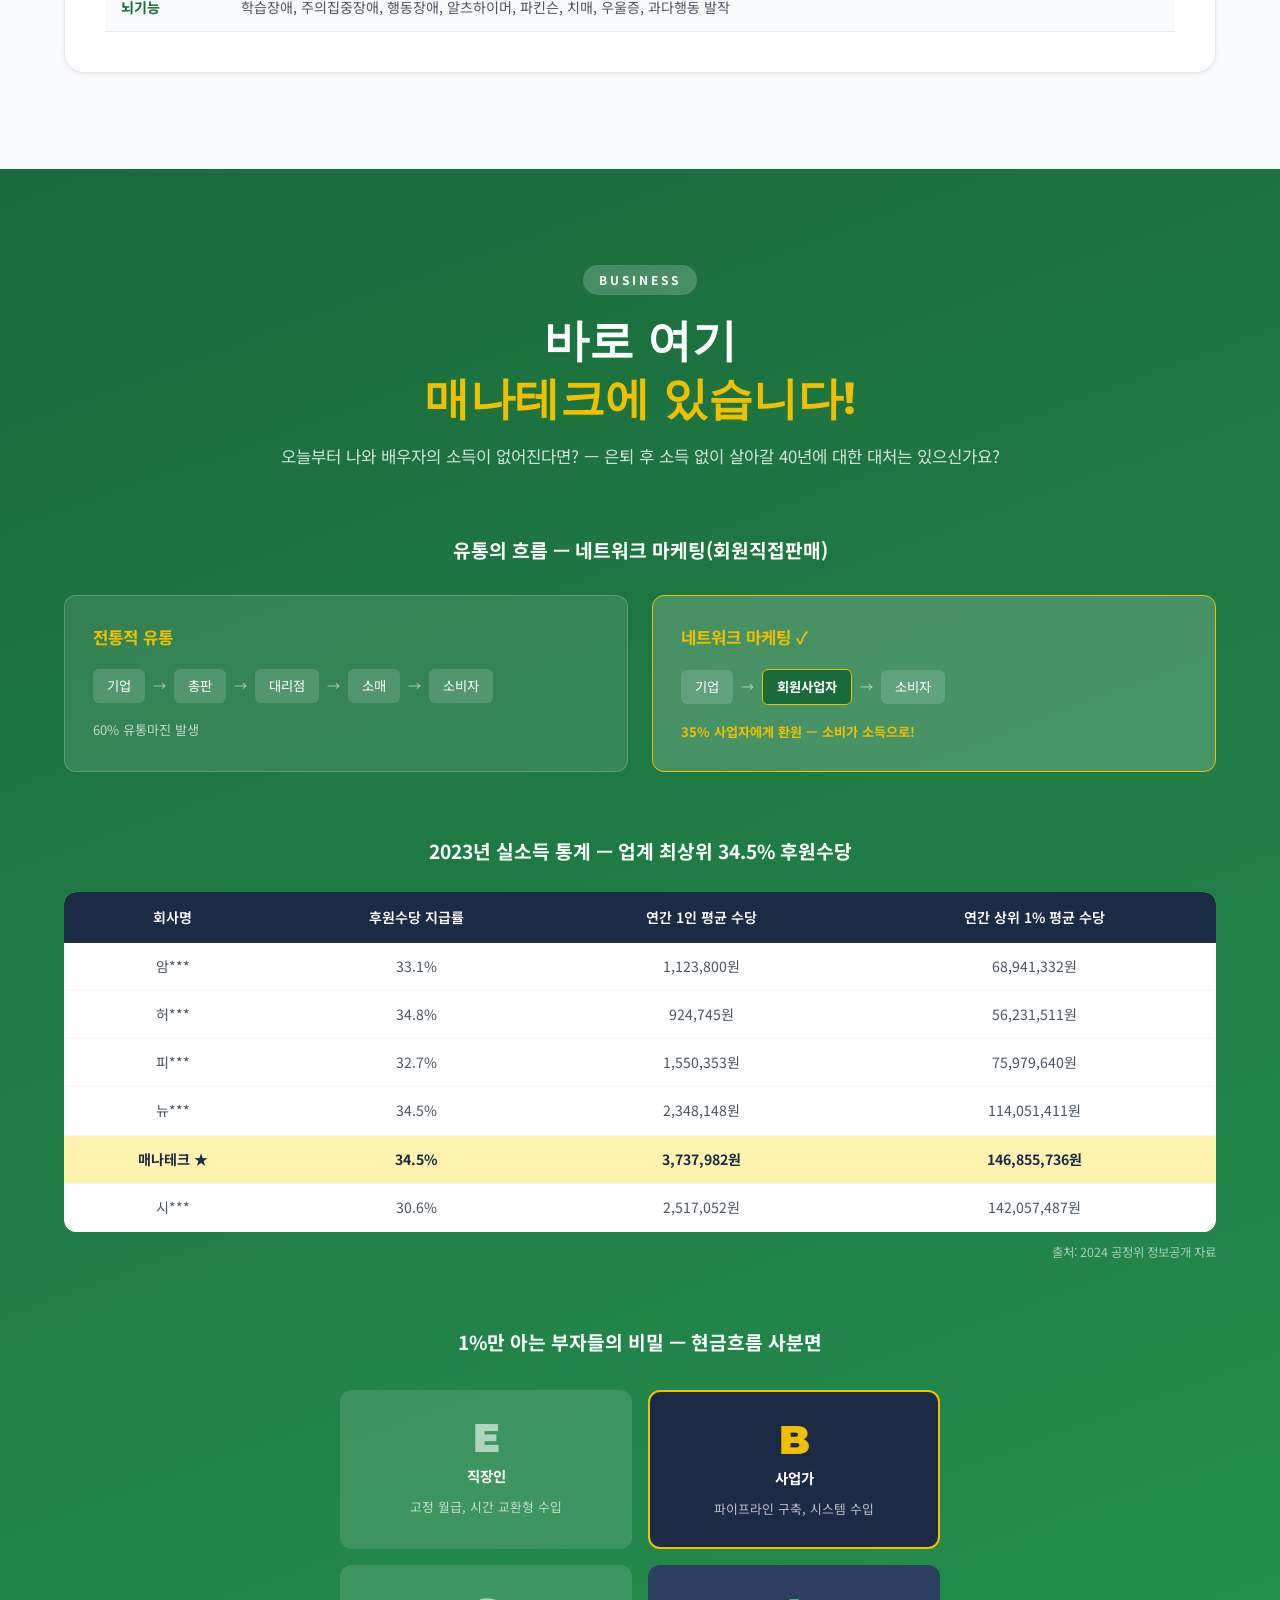
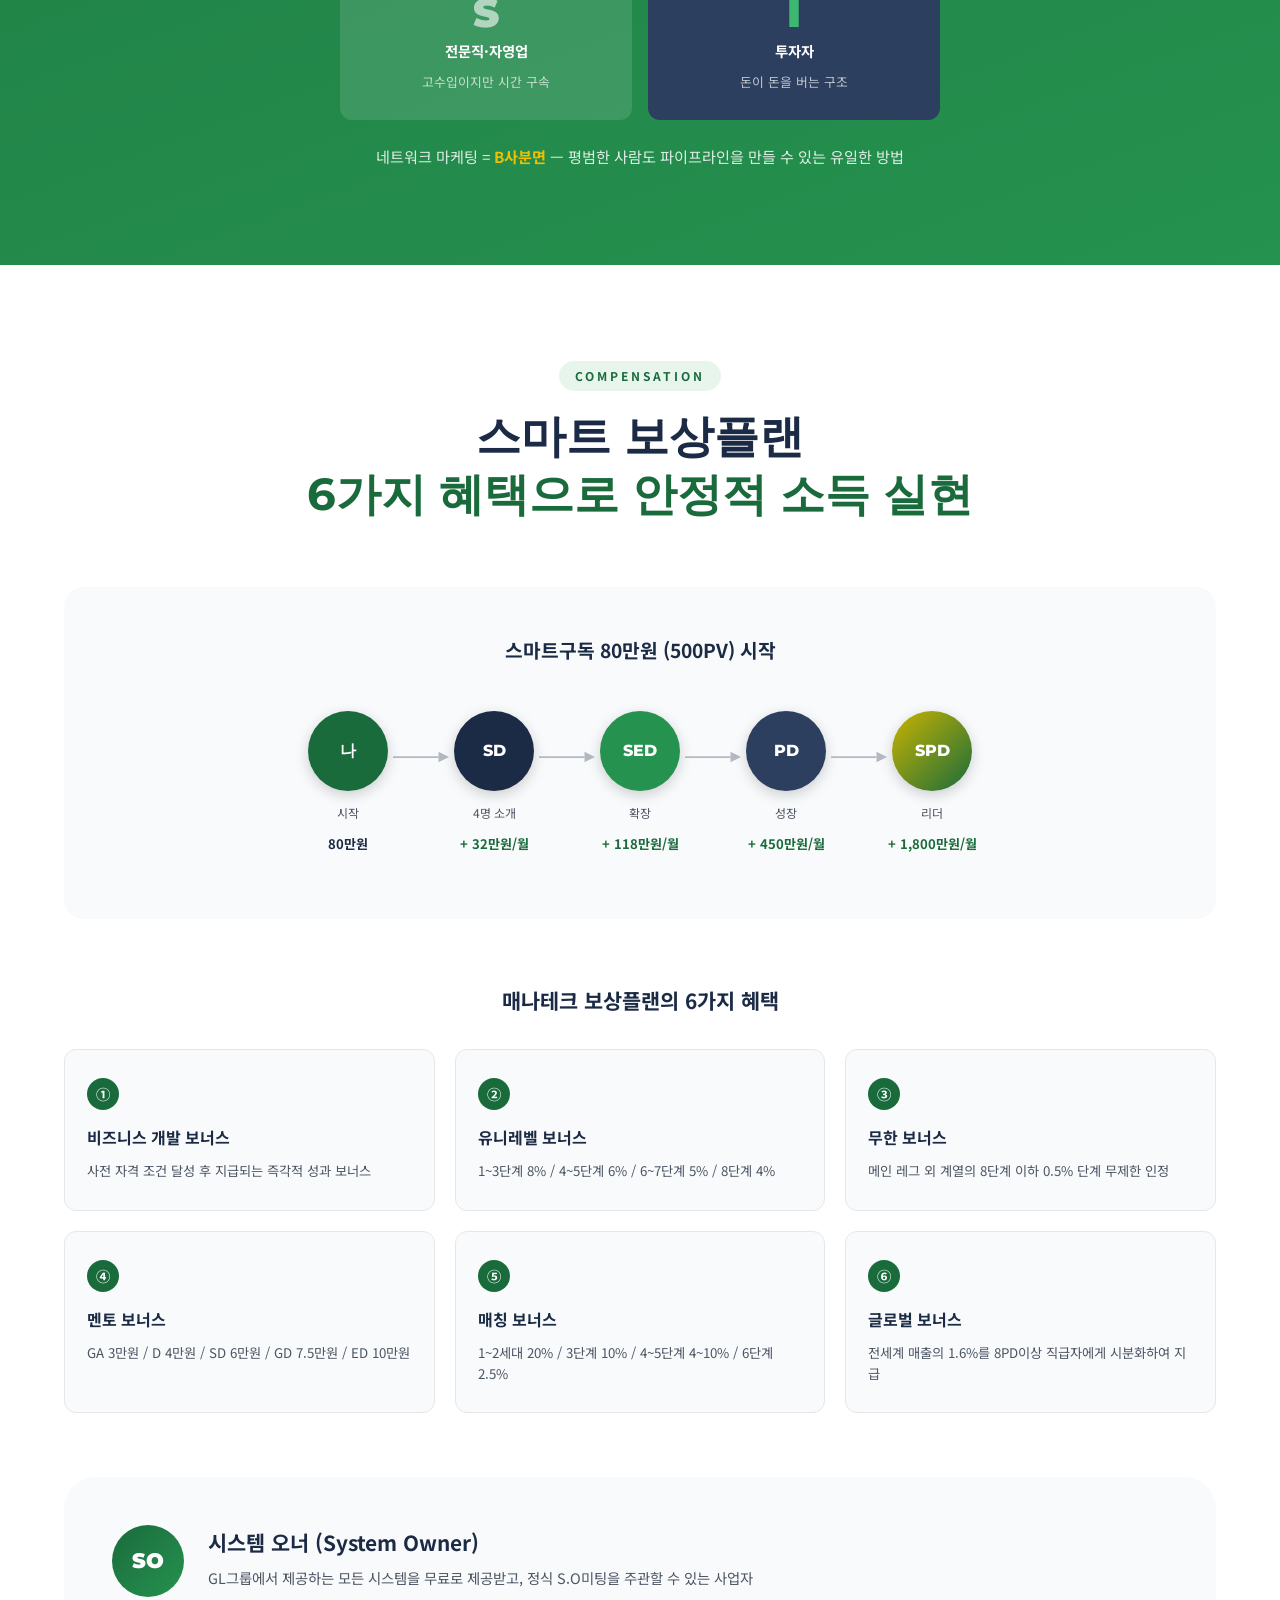
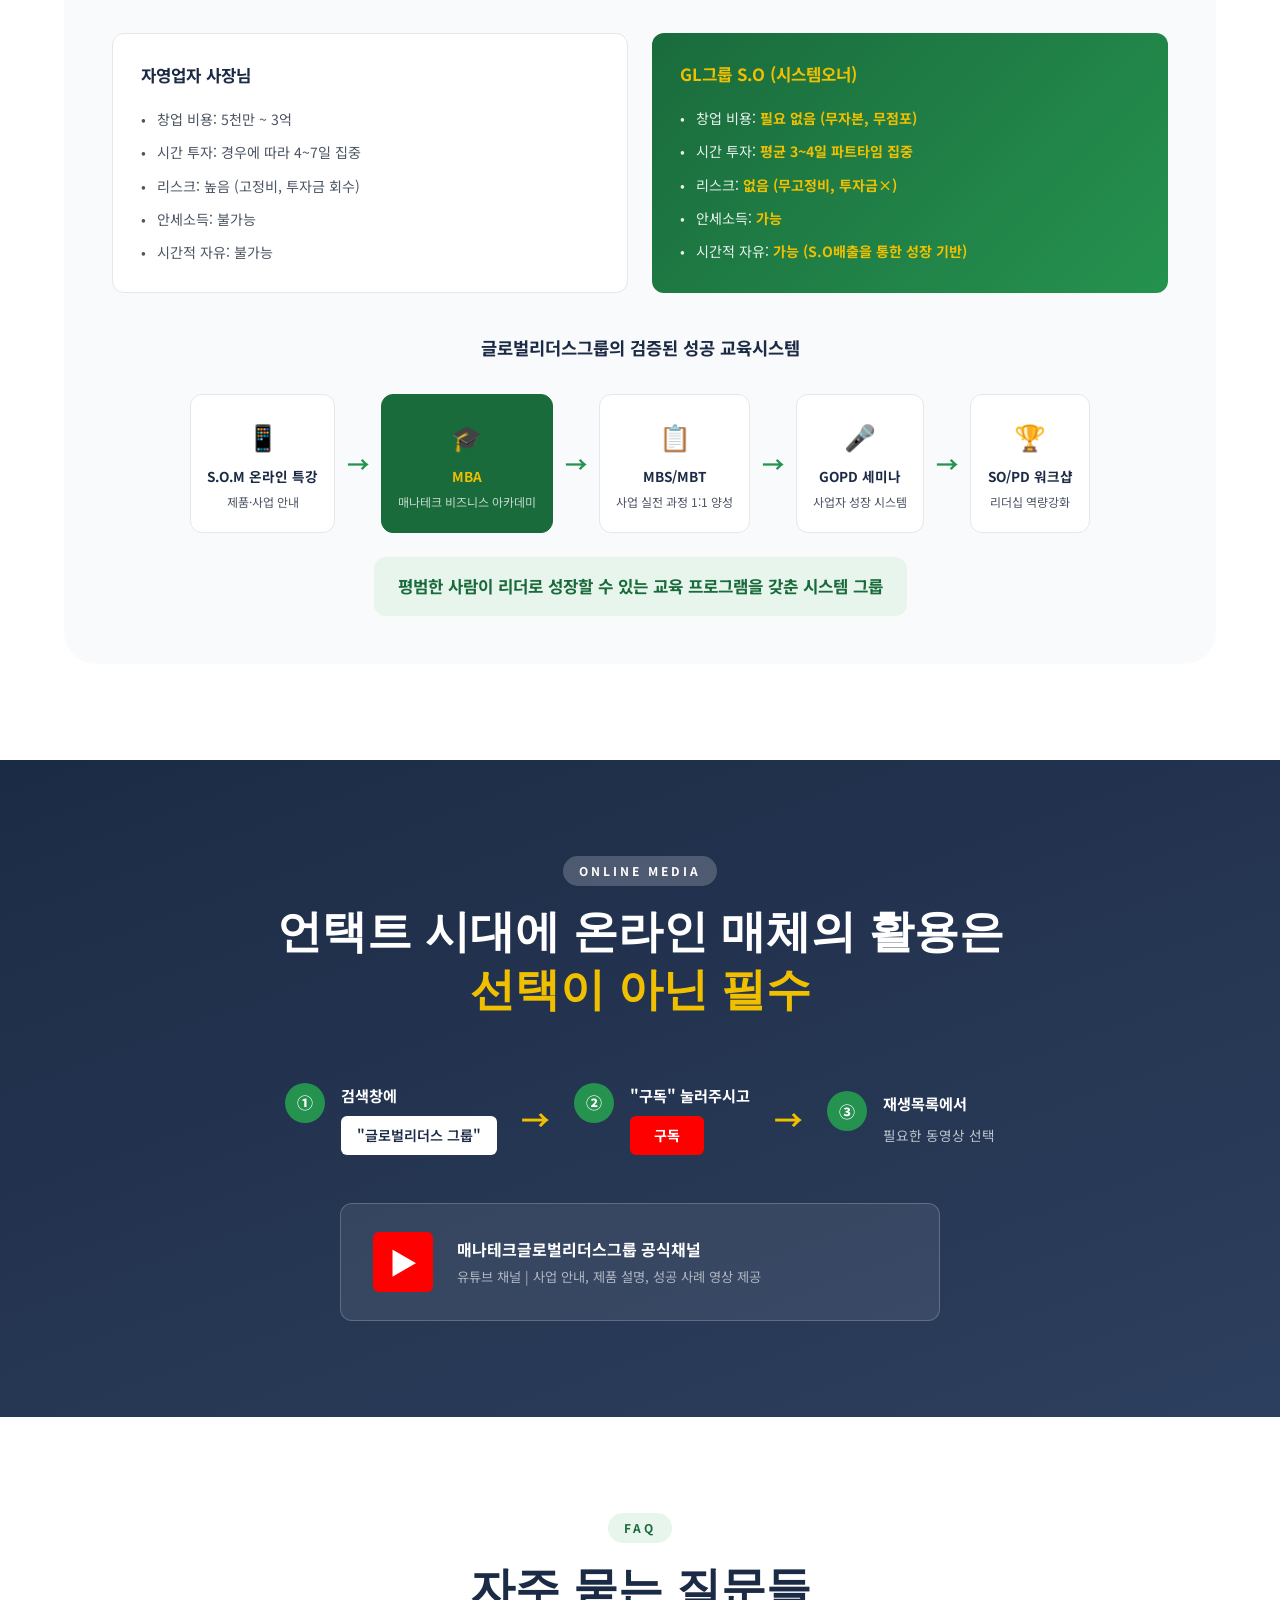
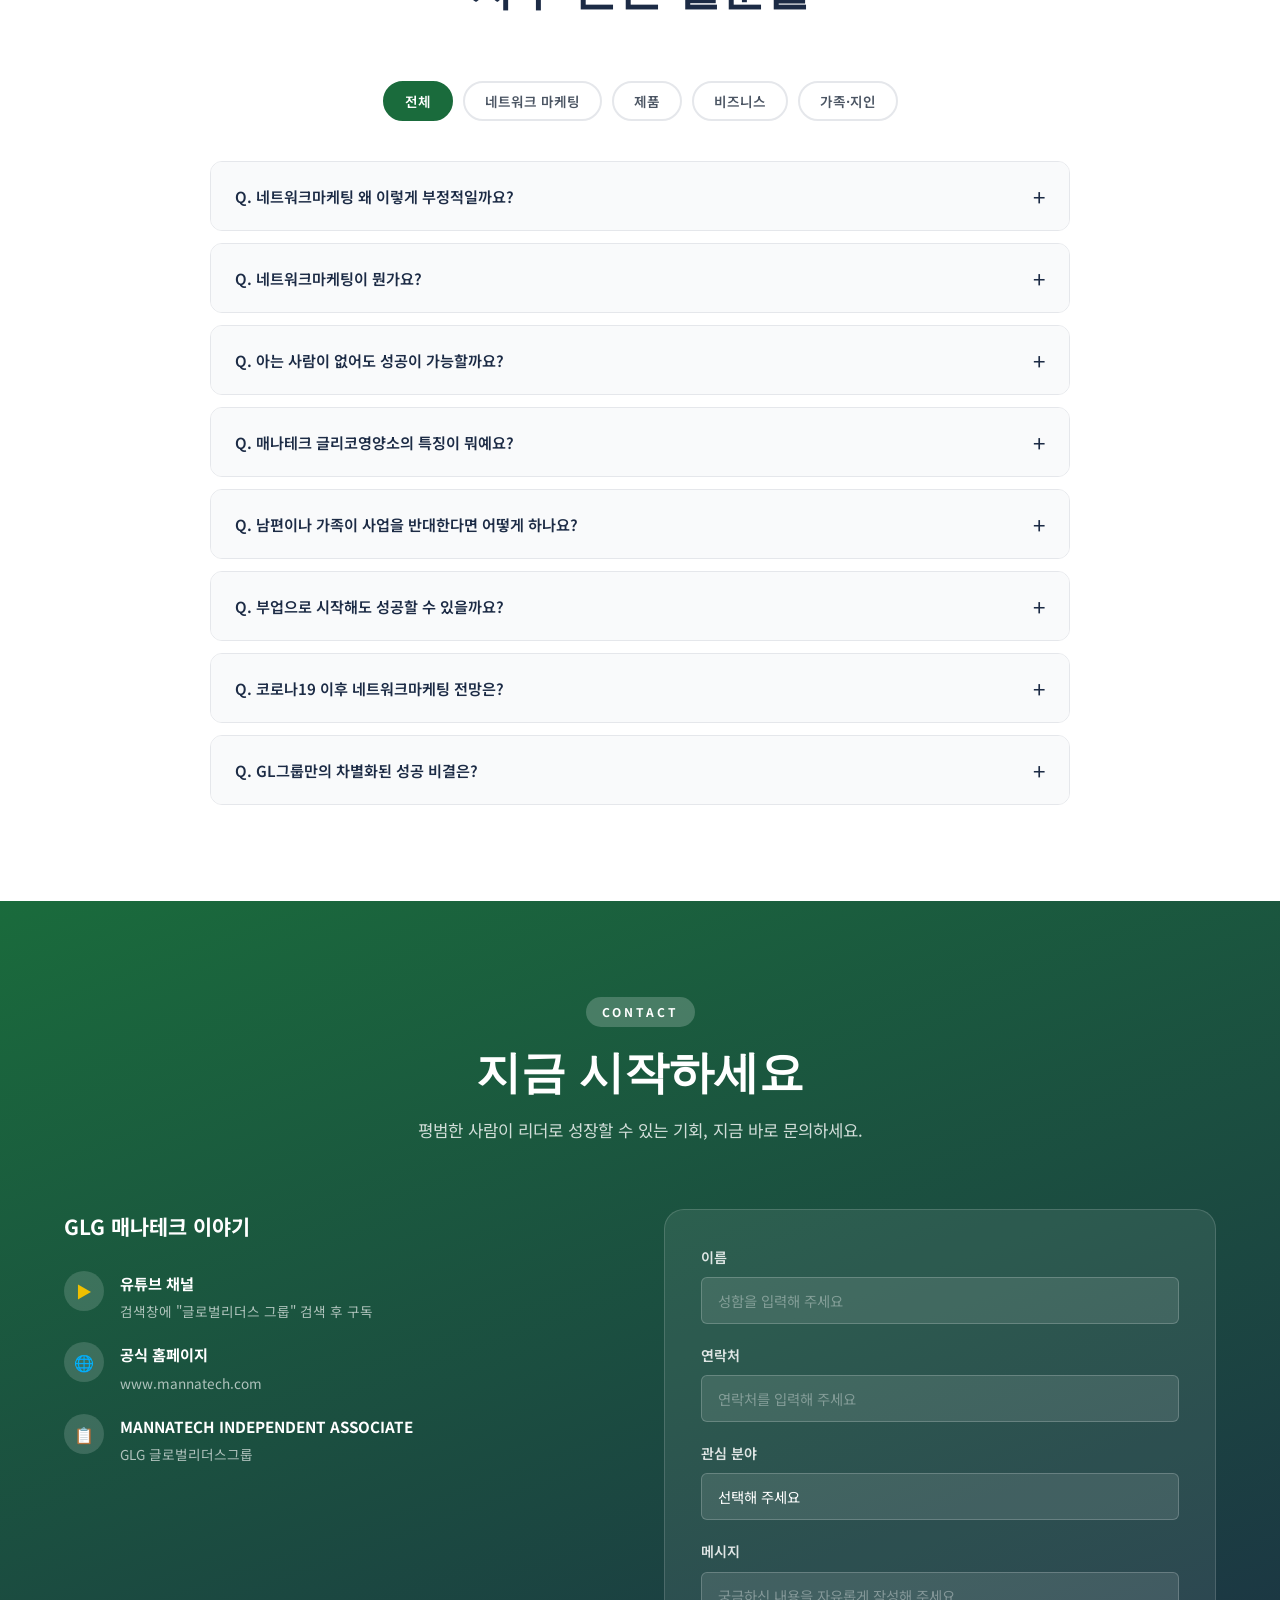
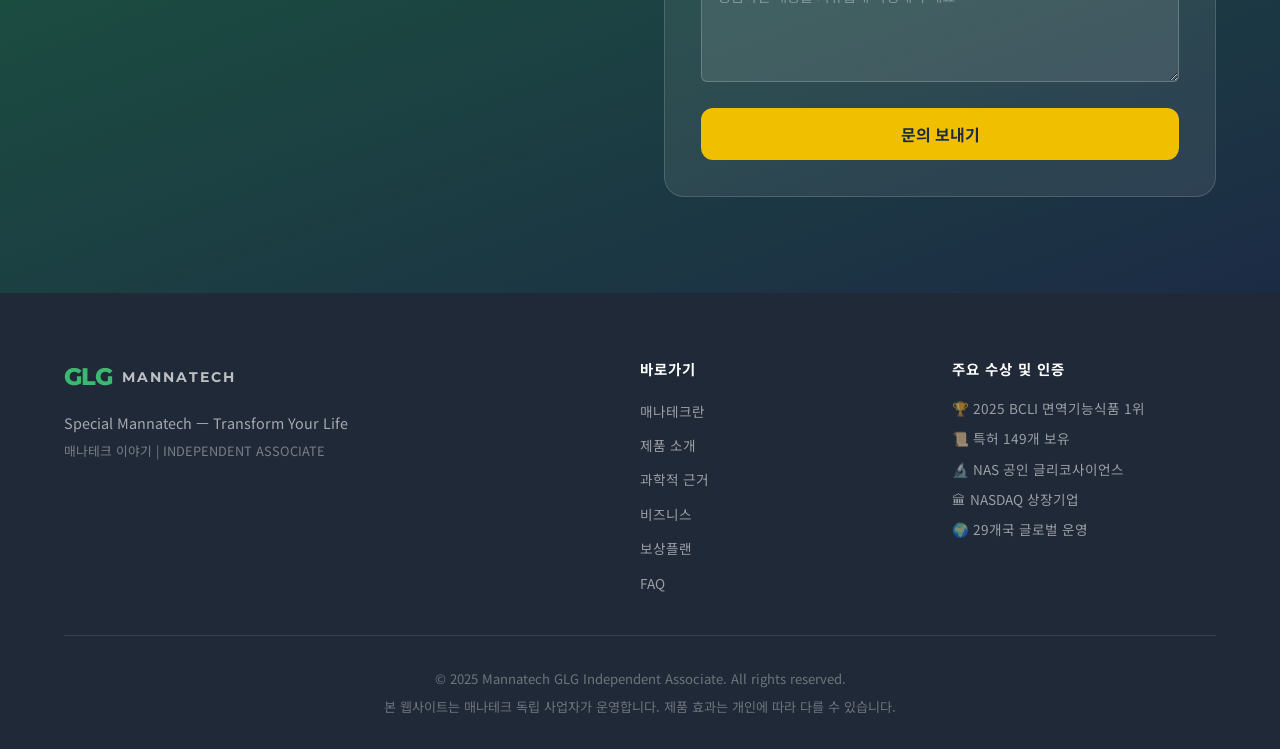
==== commit 4f56b3fa: "feat: 보상플랜 등급 화살표 수직→수평으로 변경 - plan-levels: flex-direction row, overflow-x scroll (가로 스크롤) - .plan-a" ====
--- a/index.html
+++ b/index.html
@@ -949,35 +949,74 @@
       <div class="smart-plan">
         <h3 class="plan-title">스마트구독 80만원 (500PV) 시작</h3>
         <div class="plan-levels">
+
+          <!-- 나 -->
           <div class="plan-level">
             <div class="plan-level-circle start">나</div>
             <div class="plan-level-label">시작</div>
             <div class="plan-level-amount">80만원</div>
           </div>
-          <div class="plan-arrow-v">↓</div>
+
+          <!-- 화살표 1 -->
+          <div class="plan-arrow-h" aria-hidden="true">
+            <svg viewBox="0 0 64 20" xmlns="http://www.w3.org/2000/svg">
+              <line x1="0" y1="10" x2="52" y2="10" stroke="#9ca3af" stroke-width="2"/>
+              <polygon points="52,4 64,10 52,16" fill="#9ca3af"/>
+            </svg>
+          </div>
+
+          <!-- SD -->
           <div class="plan-level">
             <div class="plan-level-circle sd">SD</div>
             <div class="plan-level-label">4명 소개</div>
             <div class="plan-level-amount plan-earn">+ 32만원/월</div>
           </div>
-          <div class="plan-arrow-v">↓</div>
+
+          <!-- 화살표 2 -->
+          <div class="plan-arrow-h" aria-hidden="true">
+            <svg viewBox="0 0 64 20" xmlns="http://www.w3.org/2000/svg">
+              <line x1="0" y1="10" x2="52" y2="10" stroke="#9ca3af" stroke-width="2"/>
+              <polygon points="52,4 64,10 52,16" fill="#9ca3af"/>
+            </svg>
+          </div>
+
+          <!-- SED -->
           <div class="plan-level">
             <div class="plan-level-circle sed">SED</div>
             <div class="plan-level-label">확장</div>
             <div class="plan-level-amount plan-earn">+ 118만원/월</div>
           </div>
-          <div class="plan-arrow-v">↓</div>
+
+          <!-- 화살표 3 -->
+          <div class="plan-arrow-h" aria-hidden="true">
+            <svg viewBox="0 0 64 20" xmlns="http://www.w3.org/2000/svg">
+              <line x1="0" y1="10" x2="52" y2="10" stroke="#9ca3af" stroke-width="2"/>
+              <polygon points="52,4 64,10 52,16" fill="#9ca3af"/>
+            </svg>
+          </div>
+
+          <!-- PD -->
           <div class="plan-level">
             <div class="plan-level-circle pd">PD</div>
             <div class="plan-level-label">성장</div>
             <div class="plan-level-amount plan-earn">+ 450만원/월</div>
           </div>
-          <div class="plan-arrow-v">↓</div>
+
+          <!-- 화살표 4 -->
+          <div class="plan-arrow-h" aria-hidden="true">
+            <svg viewBox="0 0 64 20" xmlns="http://www.w3.org/2000/svg">
+              <line x1="0" y1="10" x2="52" y2="10" stroke="#9ca3af" stroke-width="2"/>
+              <polygon points="52,4 64,10 52,16" fill="#9ca3af"/>
+            </svg>
+          </div>
+
+          <!-- SPD -->
           <div class="plan-level">
             <div class="plan-level-circle spd">SPD</div>
             <div class="plan-level-label">리더</div>
             <div class="plan-level-amount plan-earn">+ 1,800만원/월</div>
           </div>
+
         </div>
       </div>
 
--- a/css/style.css
+++ b/css/style.css
@@ -1028,42 +1028,73 @@
 }
 .plan-levels {
   display: flex;
-  align-items: center;
-  justify-content: center;
-  gap: 8px;
-  flex-wrap: wrap;
-}
+  flex-direction: row;
+  align-items: center;
+  justify-content: center;
+  gap: 0;
+  flex-wrap: nowrap;
+  overflow-x: auto;
+  padding: 8px 0 16px;
+  scrollbar-width: thin;
+  scrollbar-color: var(--gray-300) transparent;
+}
+.plan-levels::-webkit-scrollbar { height: 4px; }
+.plan-levels::-webkit-scrollbar-track { background: transparent; }
+.plan-levels::-webkit-scrollbar-thumb { background: var(--gray-300); border-radius: 2px; }
 .plan-level {
   display: flex;
   flex-direction: column;
   align-items: center;
-  gap: 8px;
+  gap: 10px;
+  min-width: 90px;
+  flex-shrink: 0;
 }
 .plan-level-circle {
-  width: 70px;
-  height: 70px;
+  width: 80px;
+  height: 80px;
   border-radius: 50%;
   display: flex;
   align-items: center;
   justify-content: center;
   font-family: 'Montserrat', sans-serif;
   font-weight: 800;
-  font-size: .95rem;
-  color: var(--white);
+  font-size: 1rem;
+  color: var(--white);
+  box-shadow: 0 4px 14px rgba(0,0,0,.18);
+  transition: transform .2s ease, box-shadow .2s ease;
+}
+.plan-level-circle:hover {
+  transform: translateY(-4px) scale(1.06);
+  box-shadow: 0 8px 24px rgba(0,0,0,.22);
 }
 .plan-level-circle.start { background: var(--green-dark); }
-.plan-level-circle.sd   { background: var(--navy); }
-.plan-level-circle.sed  { background: var(--green-mid); }
-.plan-level-circle.pd   { background: var(--navy-mid); }
-.plan-level-circle.spd  { background: linear-gradient(135deg, var(--yellow) 0%, var(--green-dark) 100%); }
-.plan-level-label { font-size: .78rem; color: var(--text-sub); }
-.plan-level-amount { font-size: .85rem; font-weight: 700; color: var(--navy); }
-.plan-earn { color: var(--green-dark); }
-.plan-arrow-v {
-  font-size: 1.5rem;
-  color: var(--gray-400);
-  margin: 0 4px;
-}
+.plan-level-circle.sd    { background: var(--navy); }
+.plan-level-circle.sed   { background: var(--green-mid); }
+.plan-level-circle.pd    { background: var(--navy-mid); }
+.plan-level-circle.spd   { background: linear-gradient(135deg, #c8b400 0%, var(--green-dark) 100%); }
+.plan-level-label  { font-size: .75rem; color: var(--text-sub); margin-top: 2px; }
+.plan-level-amount { font-size: .82rem; font-weight: 700; color: var(--navy); }
+.plan-earn         { color: var(--green-dark); }
+
+/* ── 수평 SVG 화살표 ── */
+.plan-arrow-h {
+  flex-shrink: 0;
+  width: 56px;
+  display: flex;
+  align-items: center;
+  justify-content: center;
+  /* 원의 세로 중심(circle 80px + gap 10px label 위치) 맞춤 */
+  margin-bottom: 52px;
+  opacity: .75;
+}
+.plan-arrow-h svg {
+  width: 56px;
+  height: 20px;
+  display: block;
+}
+
+/* 구 .plan-arrow-v 는 모바일에서만 사용 → 기본 숨김 */
+.plan-arrow-v { display: none; }
 
 /* Bonuses */
 .bonus-section { margin-bottom: 64px; }
@@ -1654,9 +1685,11 @@
   .cashflow-grid { max-width: 100%; }
 
   /* Compensation */
-  .smart-plan { padding: 28px; }
-  .plan-levels { flex-direction: column; gap: 12px; }
-  .plan-arrow-v { transform: rotate(0deg); }
+  .smart-plan { padding: 24px 16px; }
+  /* 모바일: 가로 스크롤 유지 — 레이아웃 변경 없음 */
+  .plan-level-circle { width: 64px; height: 64px; font-size: .85rem; }
+  .plan-arrow-h { width: 36px; margin-bottom: 44px; }
+  .plan-arrow-h svg { width: 36px; height: 16px; }
   .bonus-grid { grid-template-columns: 1fr; }
   .so-compare { grid-template-columns: 1fr; }
   .edu-cycle { flex-direction: column; }
@@ -1689,7 +1722,11 @@
   .section-title { font-size: 1.6rem; }
   .hero-title-light { font-size: 1.8rem; }
   .hero-title-bold  { font-size: 2rem; }
-  .plan-levels { gap: 8px; }
+  .plan-level-circle { width: 54px; height: 54px; font-size: .78rem; }
+  .plan-level-label  { font-size: .68rem; }
+  .plan-level-amount { font-size: .72rem; }
+  .plan-arrow-h { width: 28px; margin-bottom: 38px; }
+  .plan-arrow-h svg { width: 28px; height: 14px; }
   .cashflow-grid { grid-template-columns: 1fr; max-width: 280px; }
   .clean-steps { flex-direction: column; }
   .clean-arrow { transform: rotate(90deg); }
@@ -1807,9 +1844,9 @@
   position: relative;
   overflow: hidden;
   cursor: zoom-in;
-  background: var(--gray-100);
-  min-height: 480px;
-  max-height: 600px;
+  background: #f0f0f0;
+  min-height: 520px;
+  max-height: 640px;
   display: flex;
   align-items: center;
   justify-content: center;
@@ -1821,6 +1858,9 @@
   object-position: center;
   transition: transform .35s ease;
   display: block;
+  image-rendering: -webkit-optimize-contrast;
+  image-rendering: crisp-edges;
+  -ms-interpolation-mode: bicubic;
 }
 .slide-img-wrap:hover img {
   transform: scale(1.03);
@@ -1994,20 +2034,25 @@
   pointer-events: auto;
 }
 .lightbox-content {
-  max-width: calc(100vw - 160px);
-  max-height: calc(100vh - 80px);
+  max-width: min(92vw, 1440px);
+  max-height: calc(100vh - 60px);
   display: flex;
   flex-direction: column;
   align-items: center;
   gap: 14px;
 }
 #lightboxImg {
-  max-width: 100%;
-  max-height: calc(100vh - 140px);
+  max-width: min(90vw, 1400px);
+  max-height: calc(100vh - 120px);
+  width: auto;
+  height: auto;
   object-fit: contain;
   border-radius: var(--radius-md);
   box-shadow: 0 20px 60px rgba(0,0,0,.5);
   display: block;
+  image-rendering: -webkit-optimize-contrast;
+  image-rendering: crisp-edges;
+  -ms-interpolation-mode: bicubic;
 }
 .lightbox-caption {
   color: rgba(255,255,255,.75);
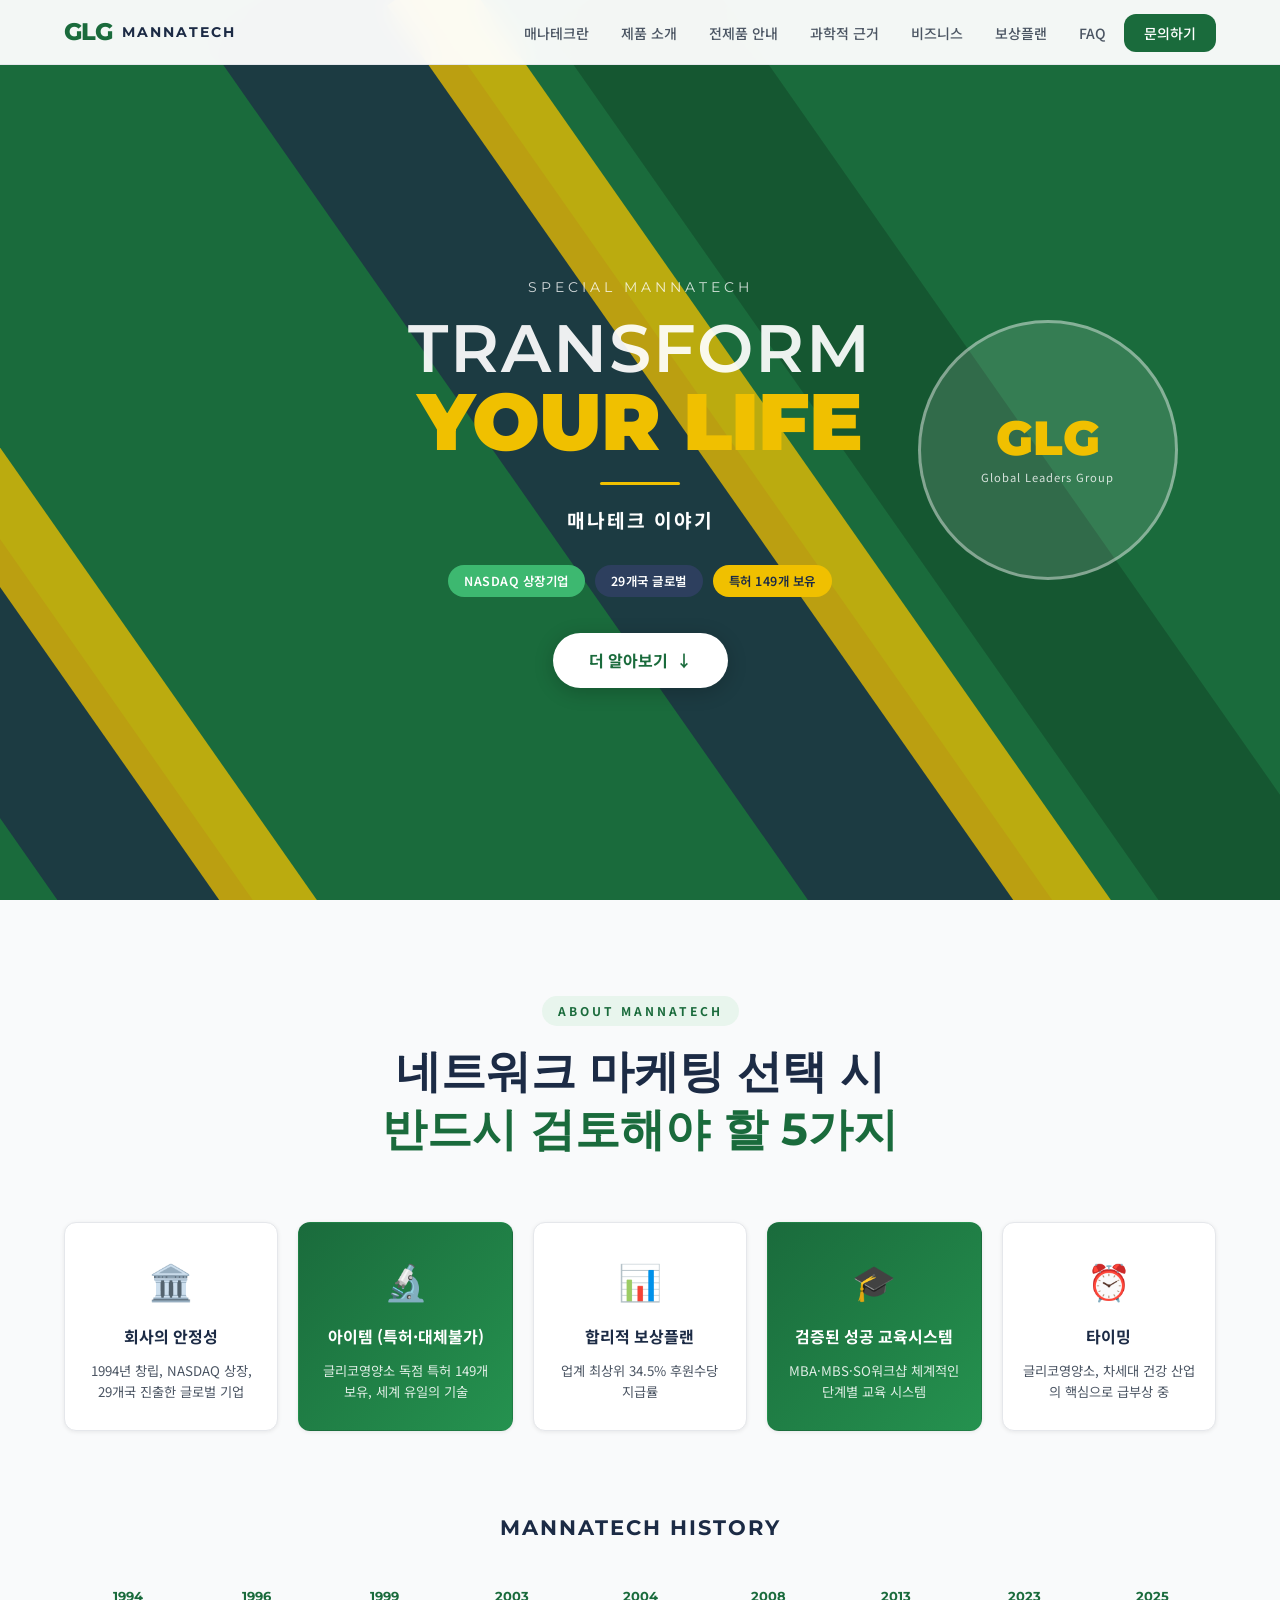
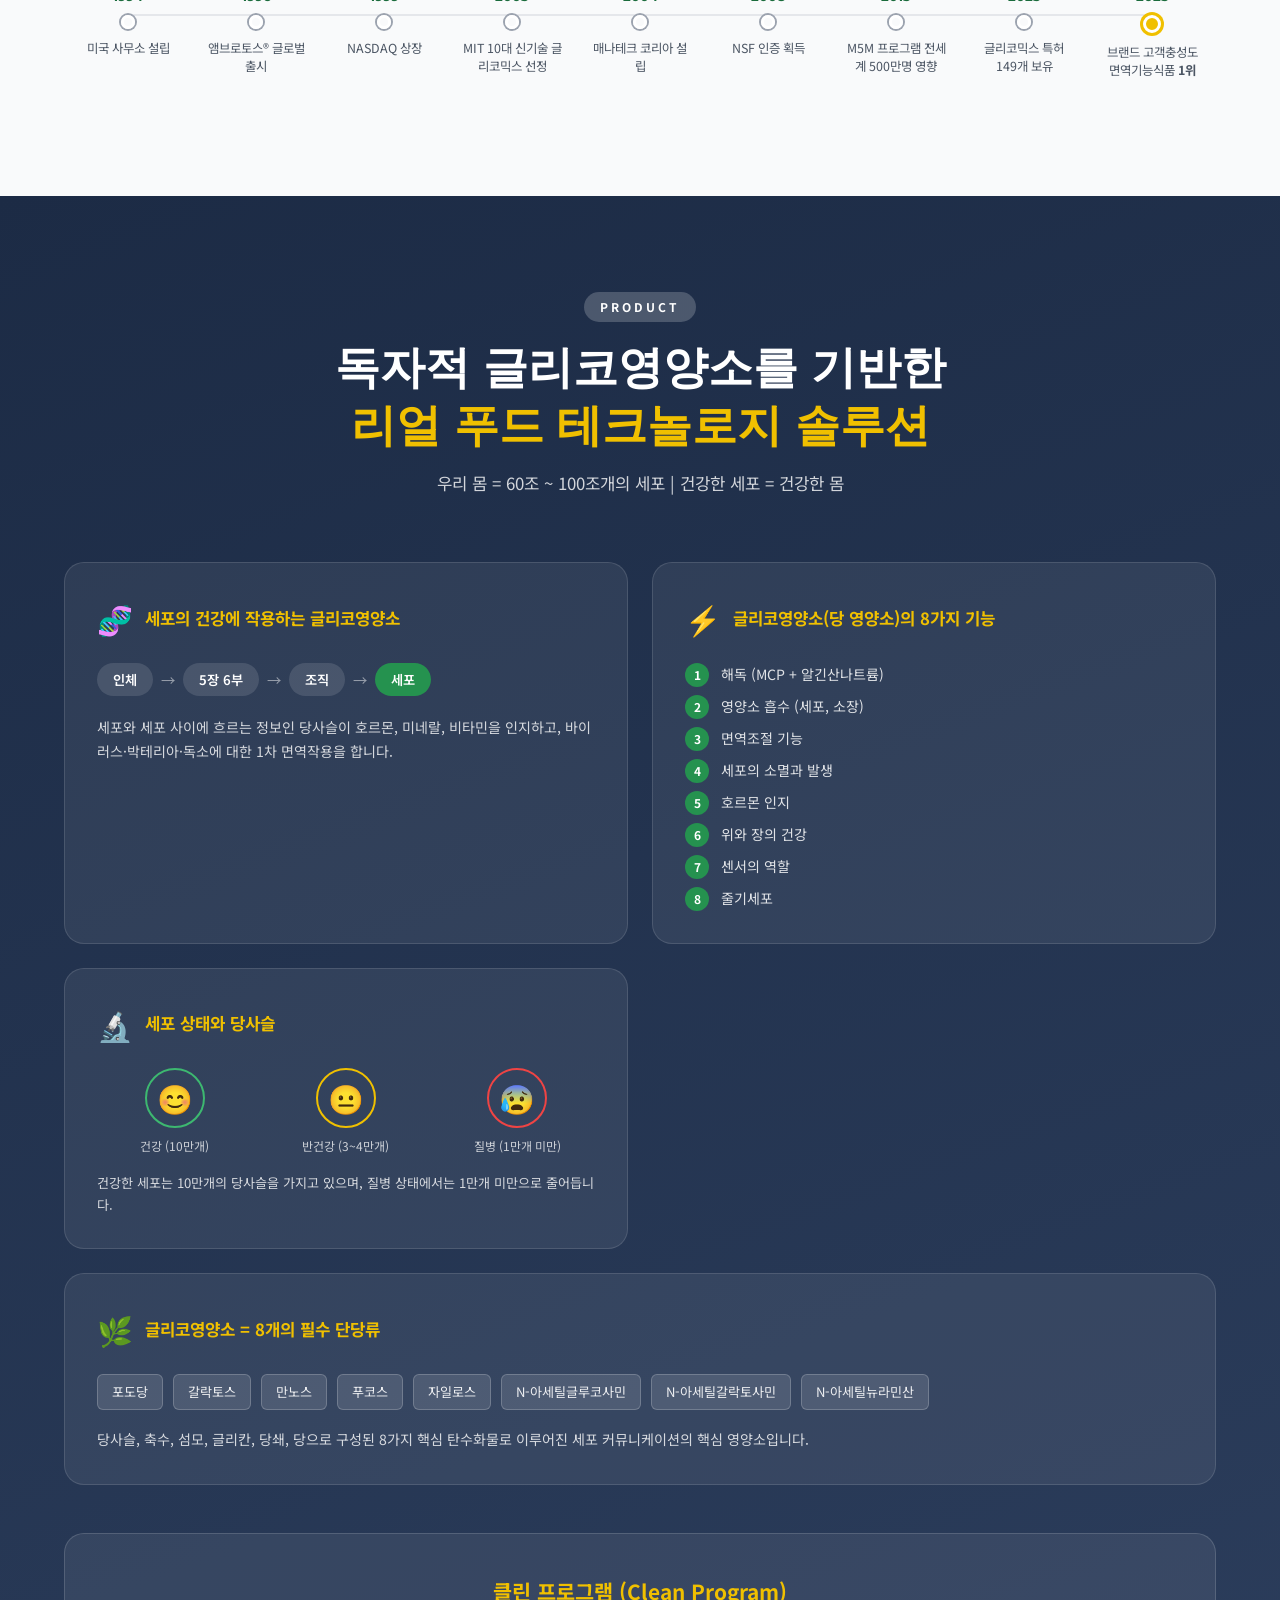
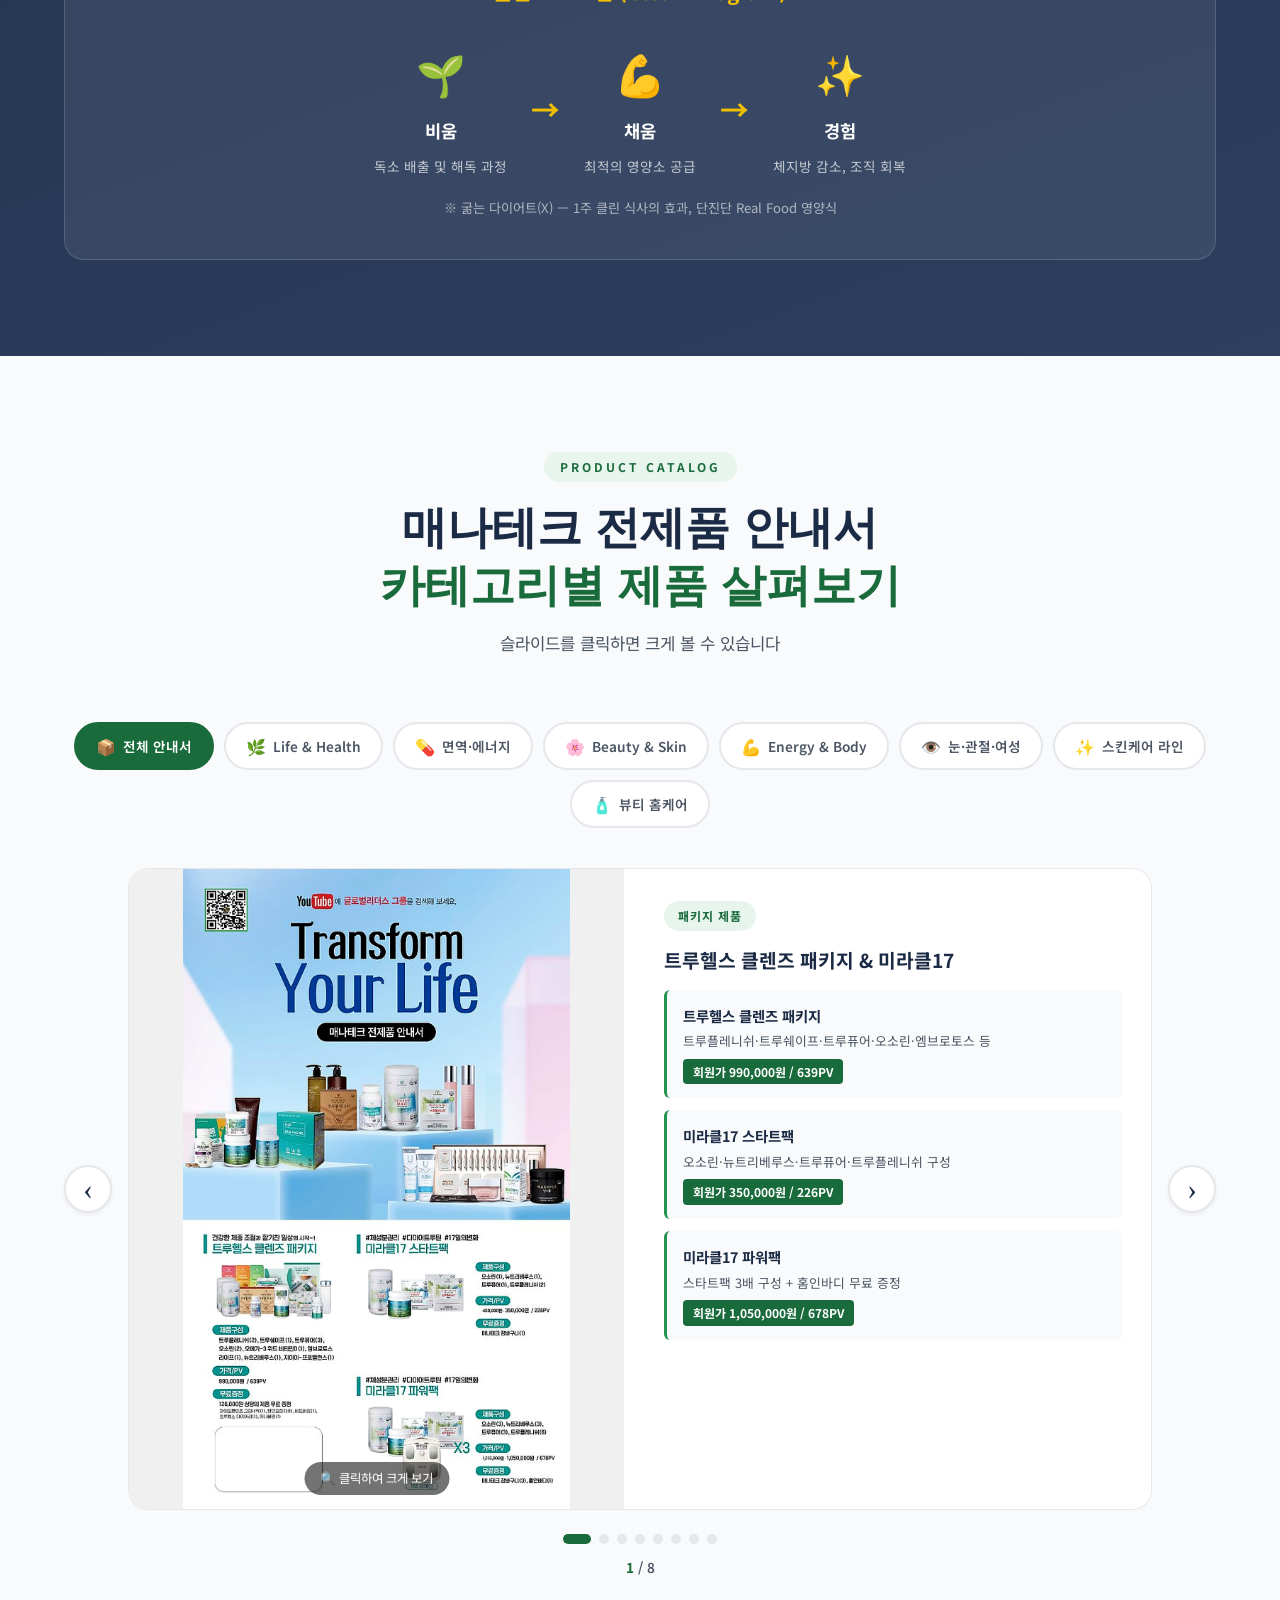
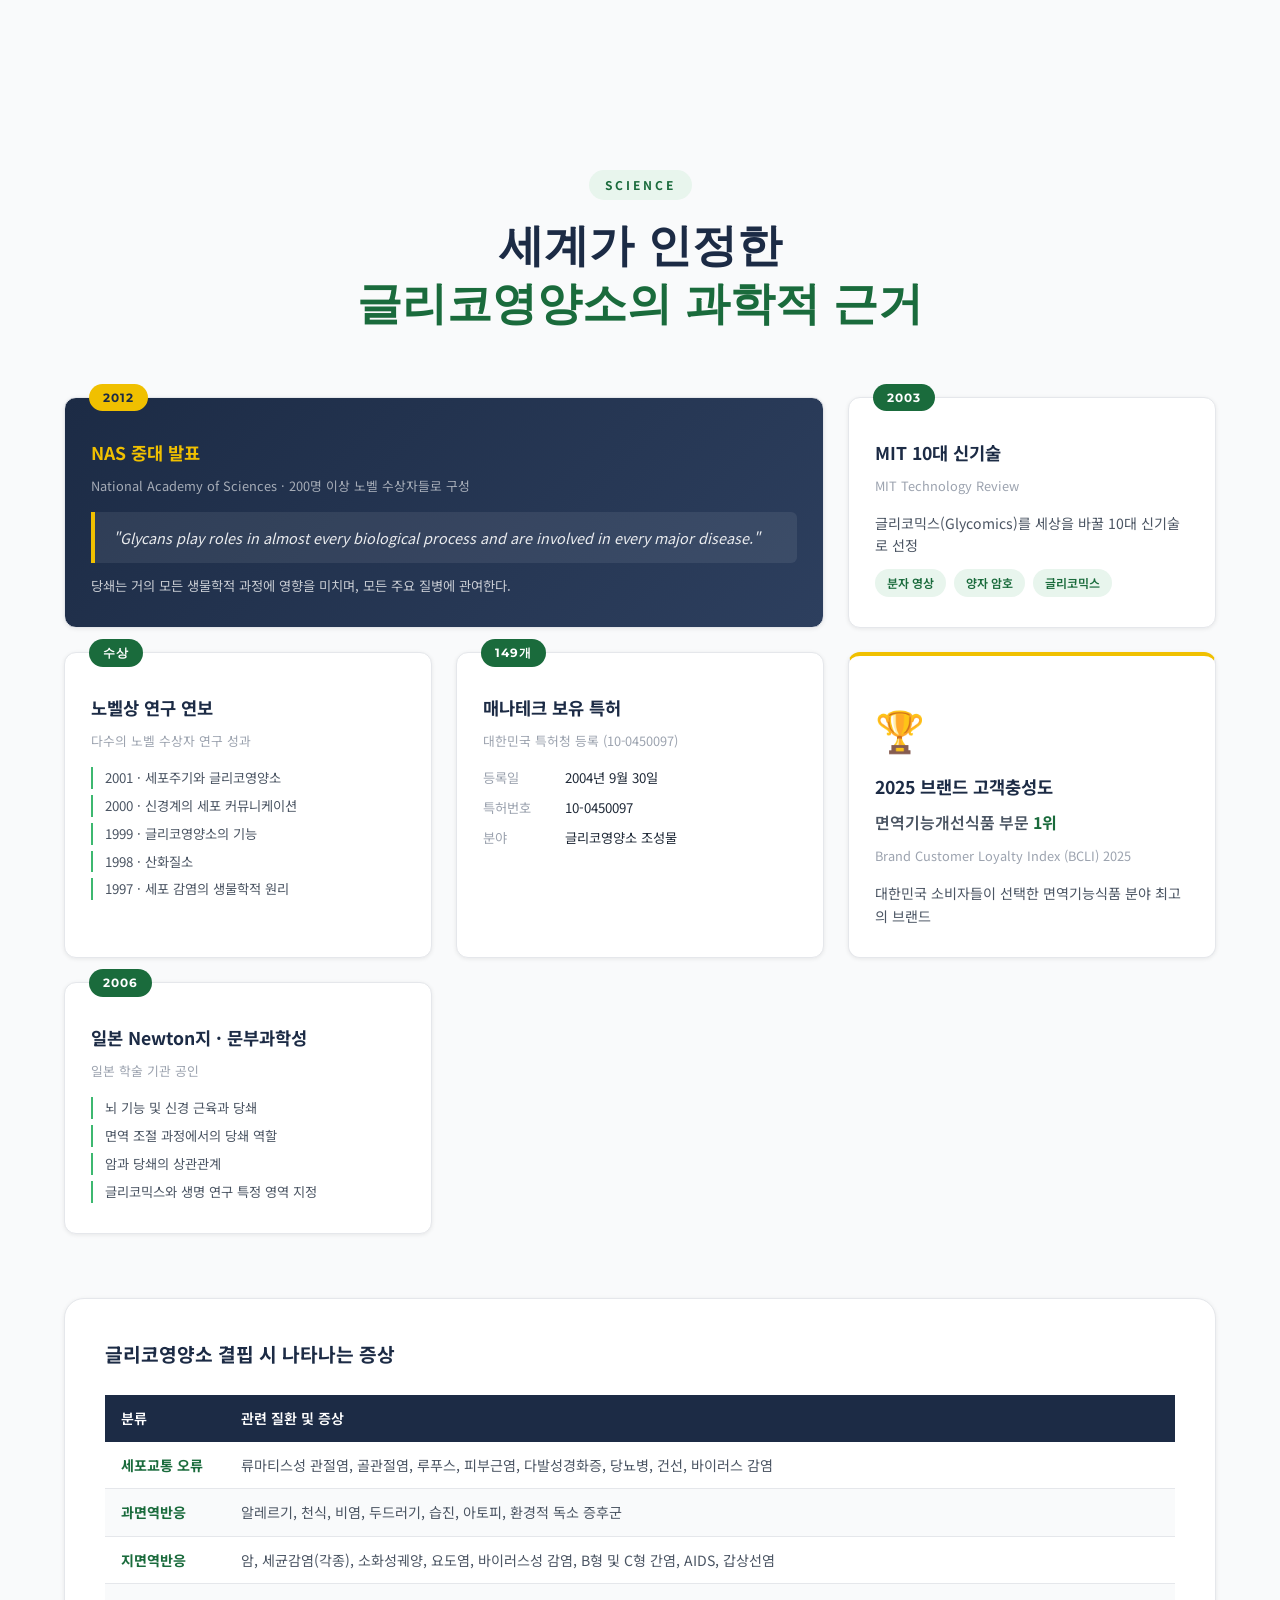
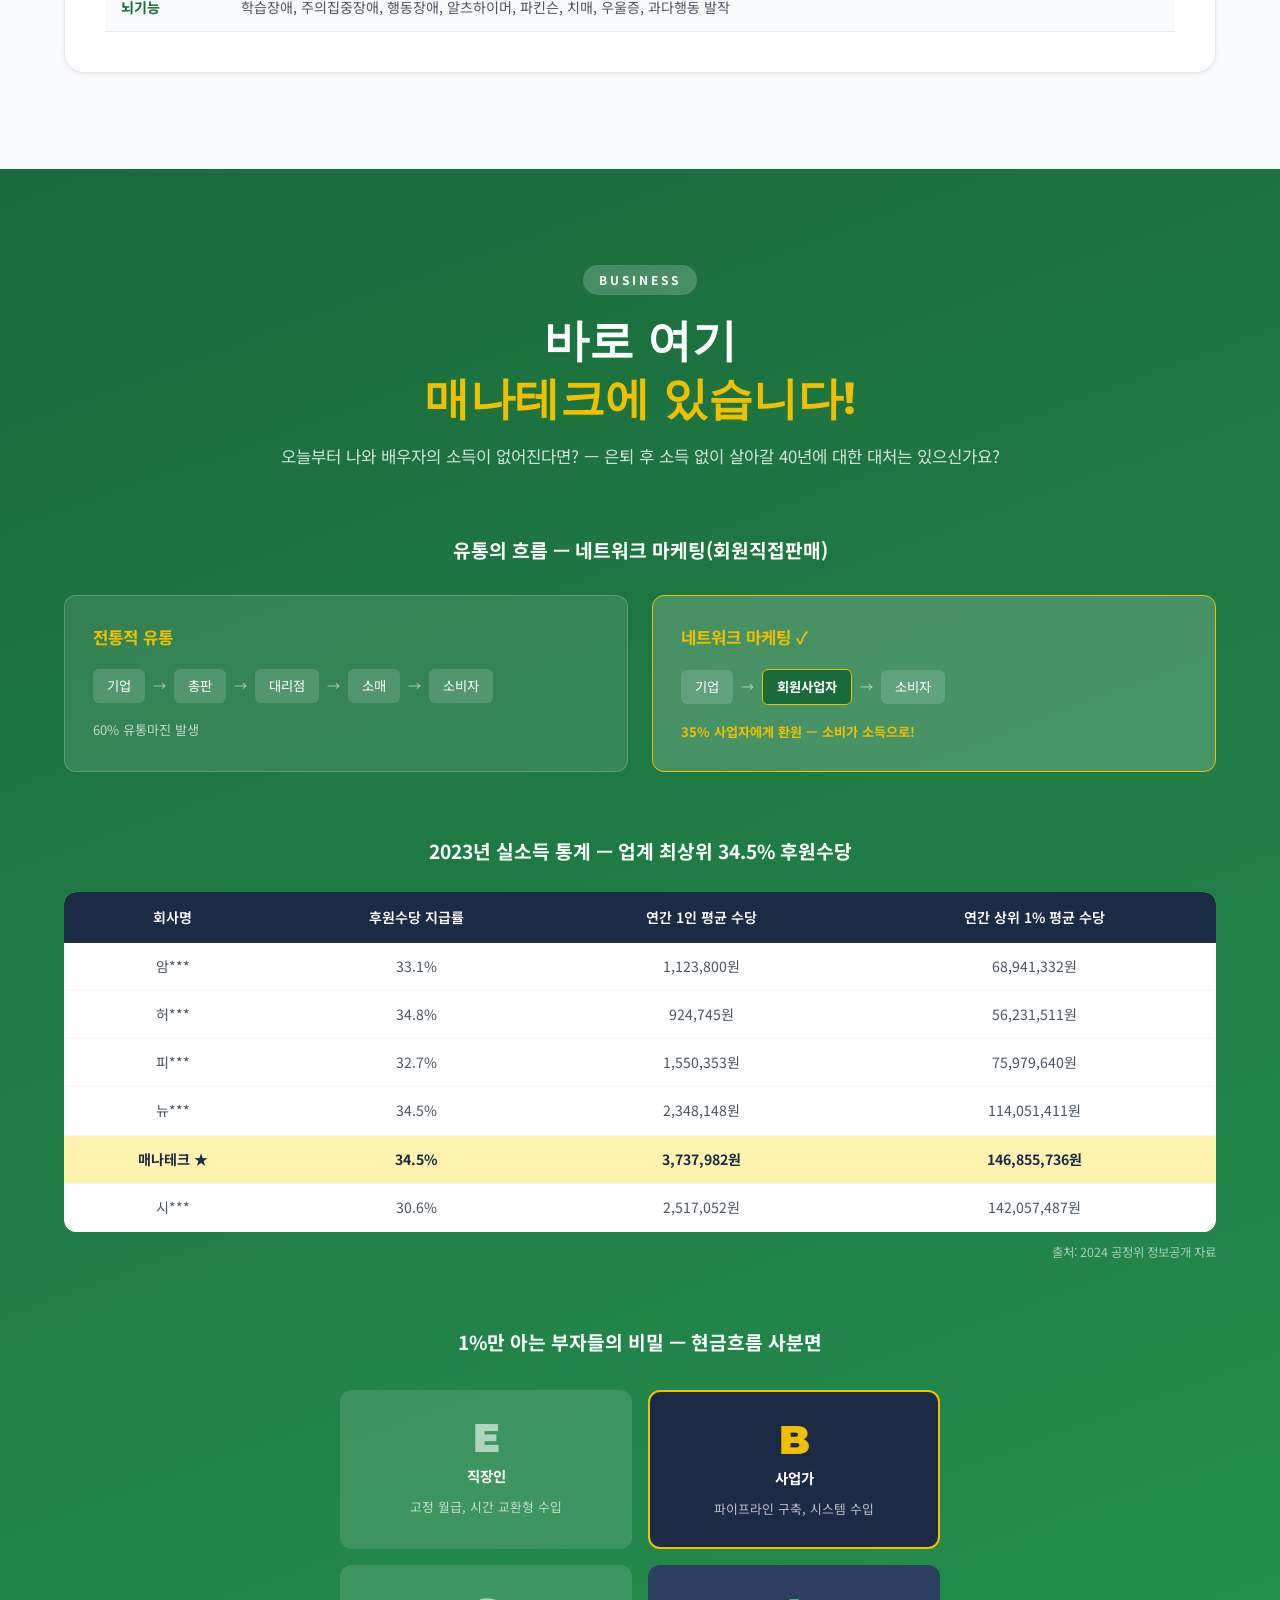
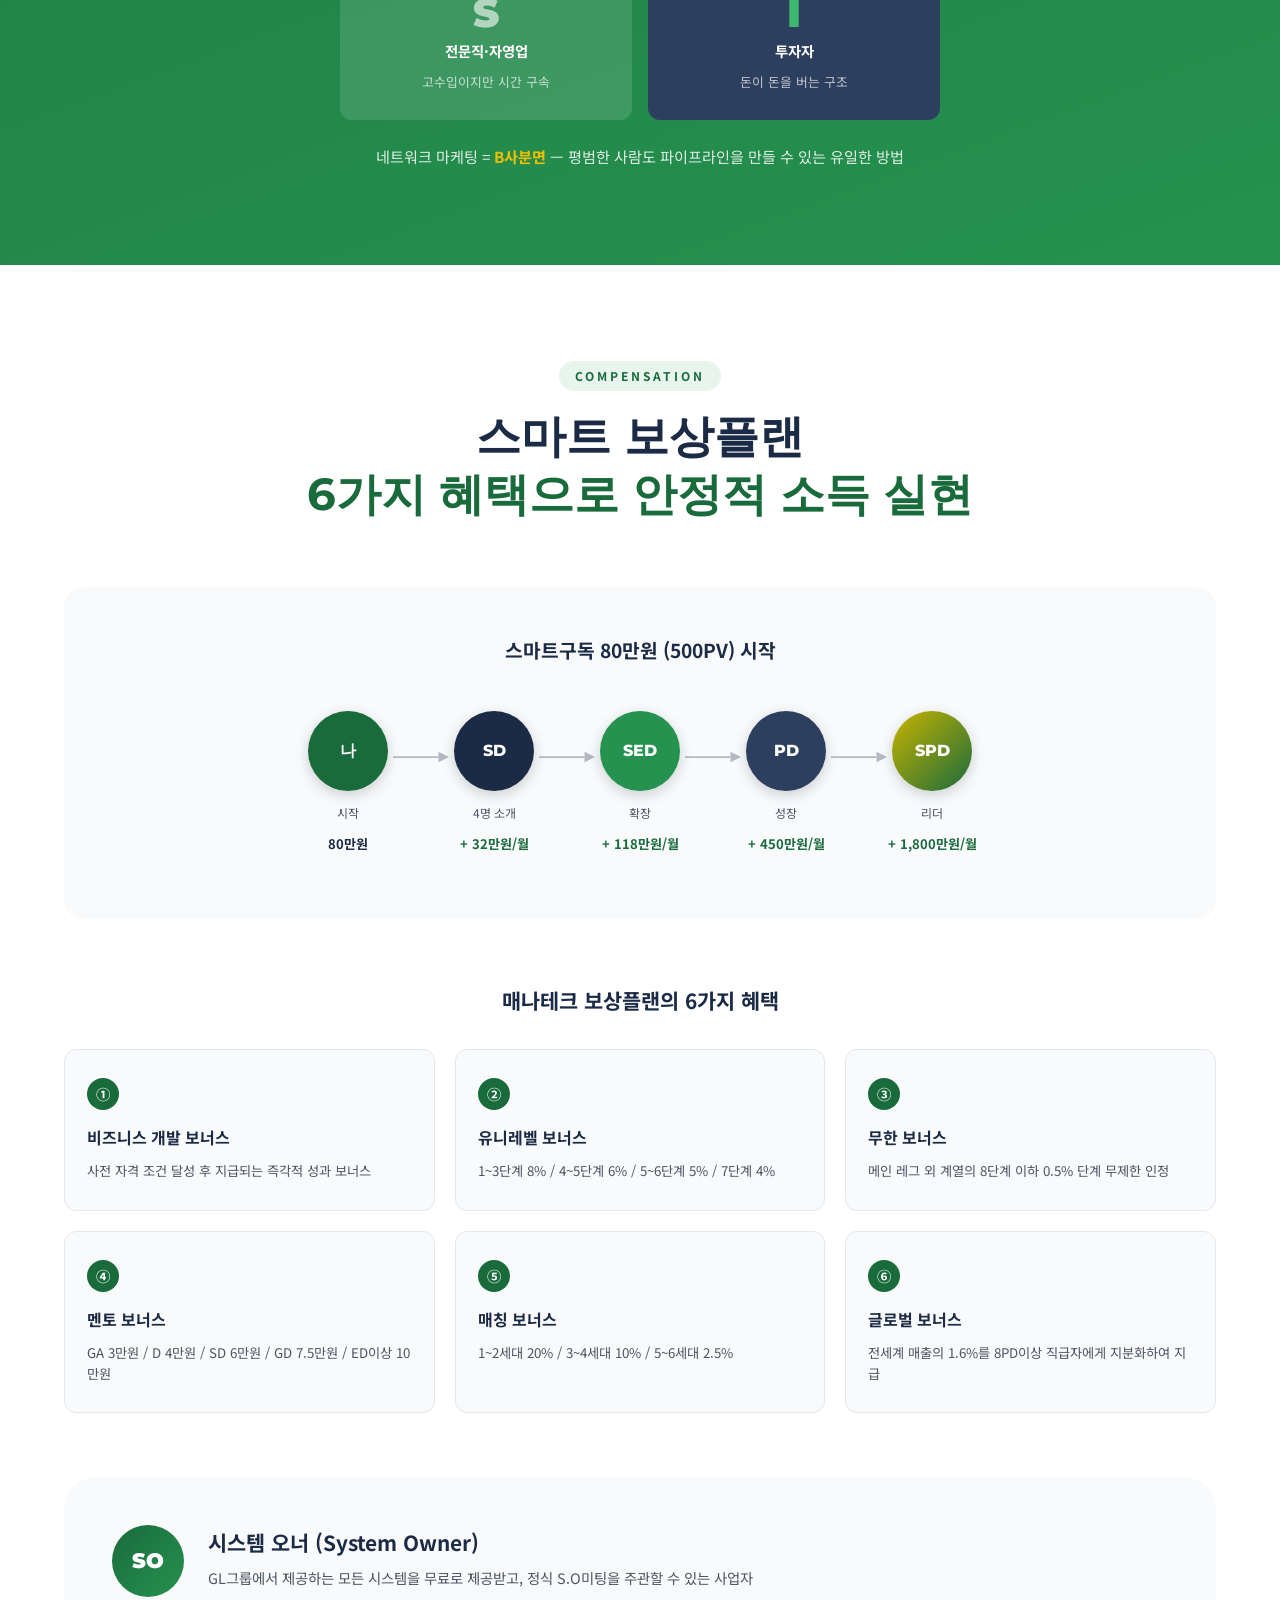
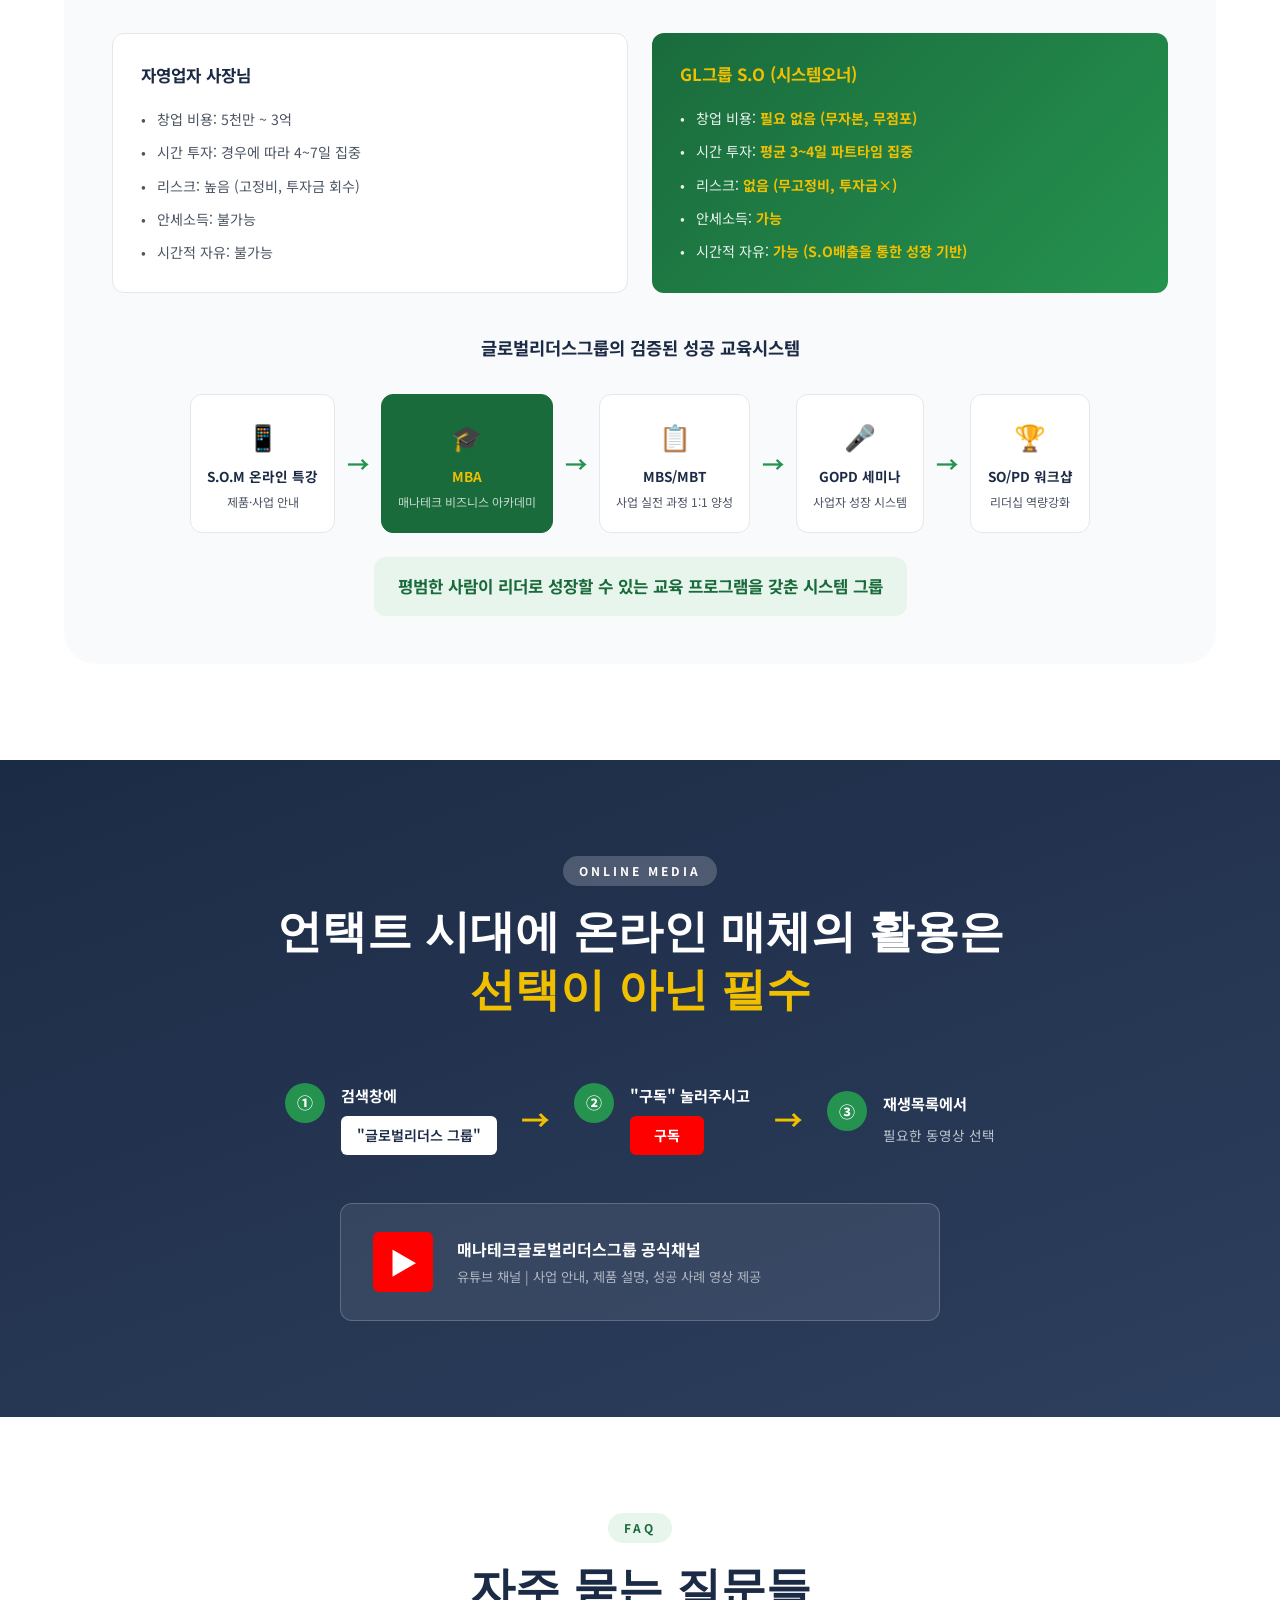
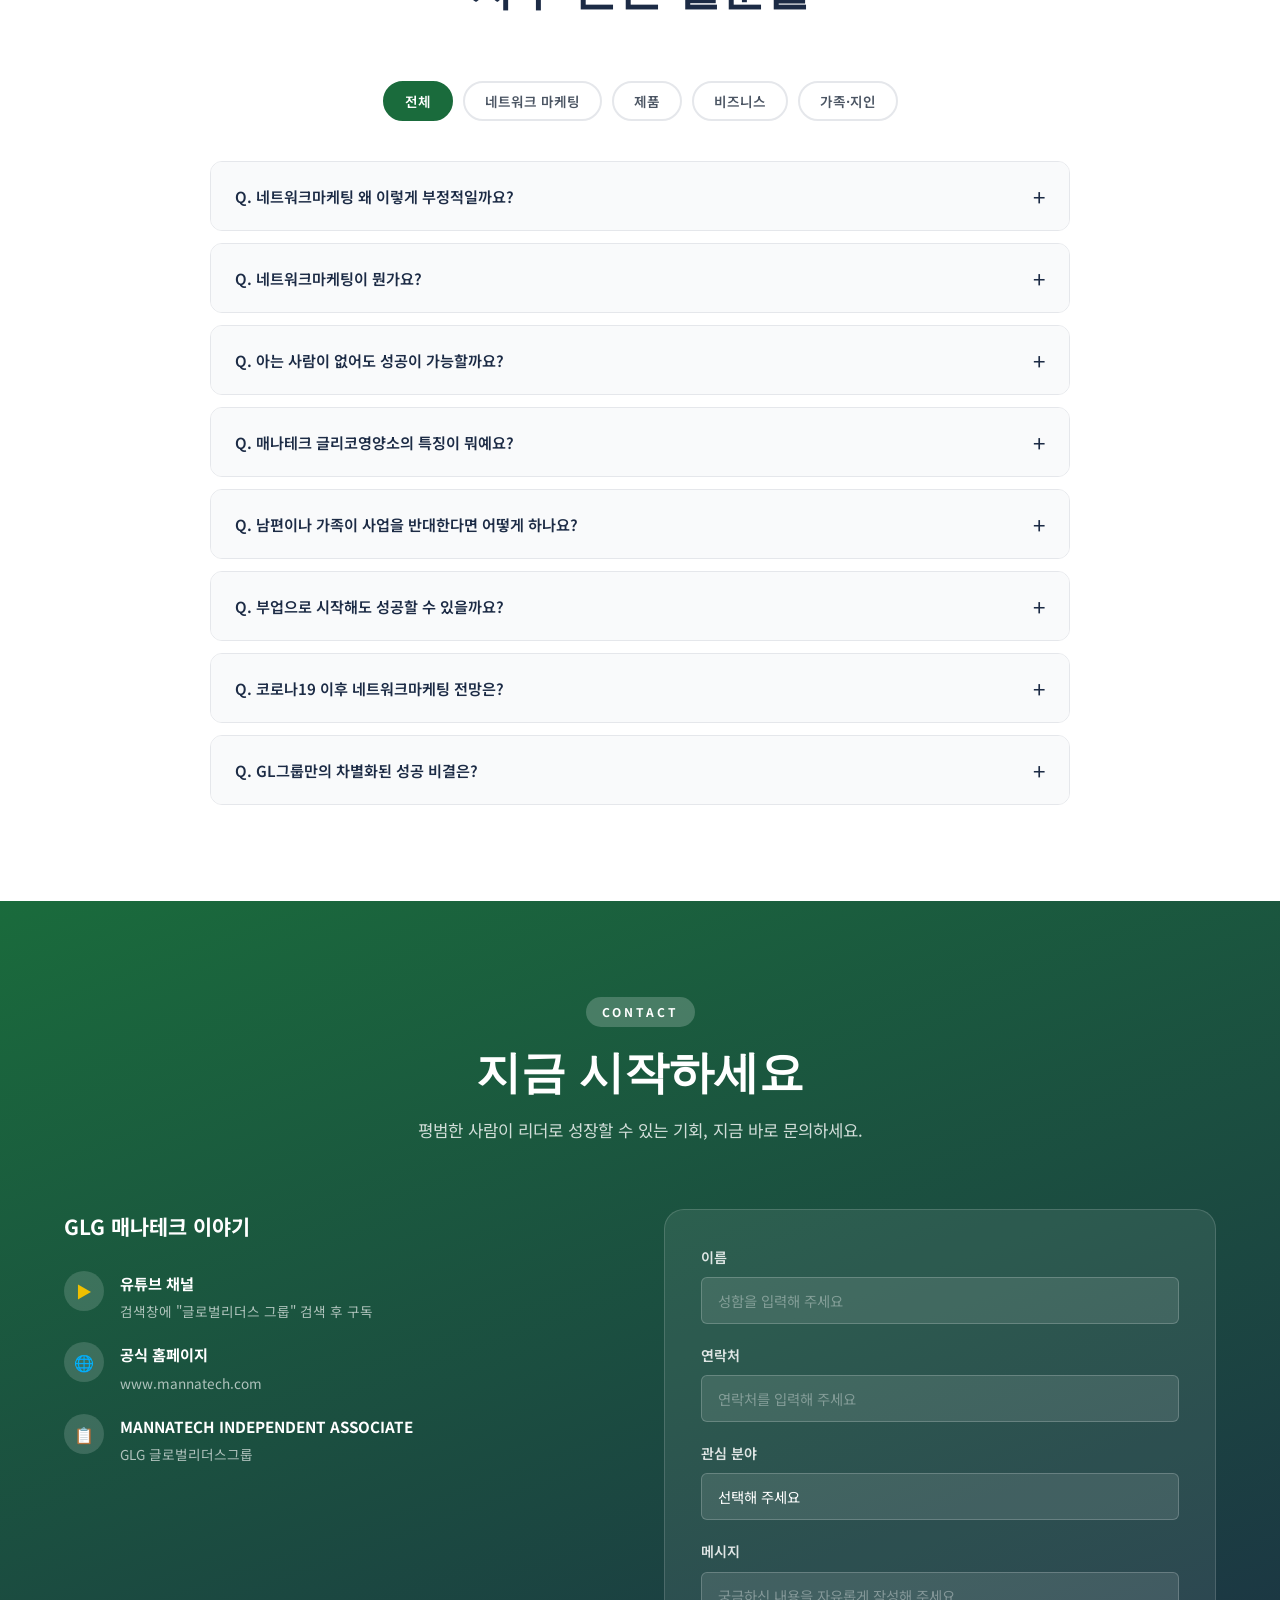
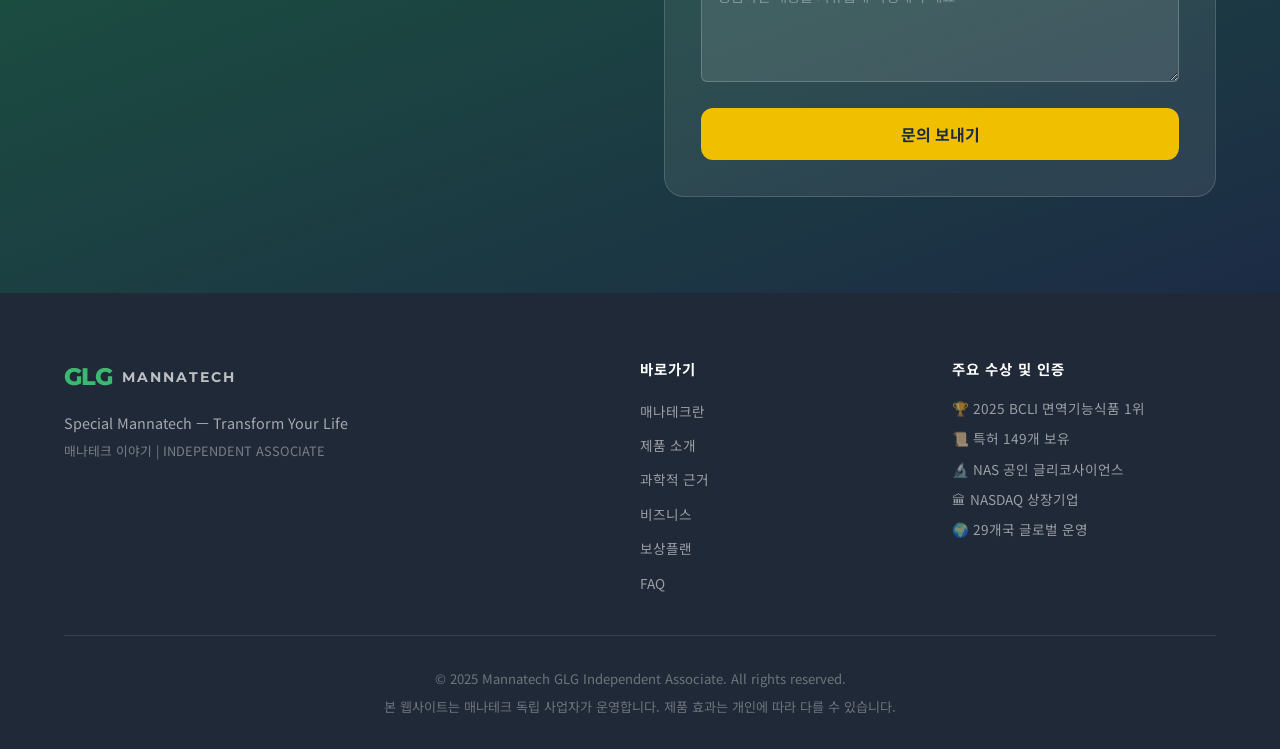
==== commit 4e1561cd: "fix: 보너스 설명 텍스트 4곳 수정 - ④ 멘토 보너스: 'ED 10만원' → 'ED이상 10만원' - ⑤ 매칭 보너스: '3단계 10% / 4~5단계 4~10% / 6단계 2" ====
--- a/index.html
+++ b/index.html
@@ -1032,7 +1032,7 @@
           <div class="bonus-card">
             <div class="bonus-num">②</div>
             <h4>유니레벨 보너스</h4>
-            <p>1~3단계 8% / 4~5단계 6% / 6~7단계 5% / 8단계 4%</p>
+            <p>1~3단계 8% / 4~5단계 6% / 5~6단계 5% / 7단계 4%</p>
           </div>
           <div class="bonus-card">
             <div class="bonus-num">③</div>
@@ -1042,17 +1042,17 @@
           <div class="bonus-card">
             <div class="bonus-num">④</div>
             <h4>멘토 보너스</h4>
-            <p>GA 3만원 / D 4만원 / SD 6만원 / GD 7.5만원 / ED 10만원</p>
+            <p>GA 3만원 / D 4만원 / SD 6만원 / GD 7.5만원 / ED이상 10만원</p>
           </div>
           <div class="bonus-card">
             <div class="bonus-num">⑤</div>
             <h4>매칭 보너스</h4>
-            <p>1~2세대 20% / 3단계 10% / 4~5단계 4~10% / 6단계 2.5%</p>
+            <p>1~2세대 20% / 3~4세대 10% / 5~6세대 2.5%</p>
           </div>
           <div class="bonus-card">
             <div class="bonus-num">⑥</div>
             <h4>글로벌 보너스</h4>
-            <p>전세계 매출의 1.6%를 8PD이상 직급자에게 시분화하여 지급</p>
+            <p>전세계 매출의 1.6%를 8PD이상 직급자에게 지분화하여 지급</p>
           </div>
         </div>
       </div>
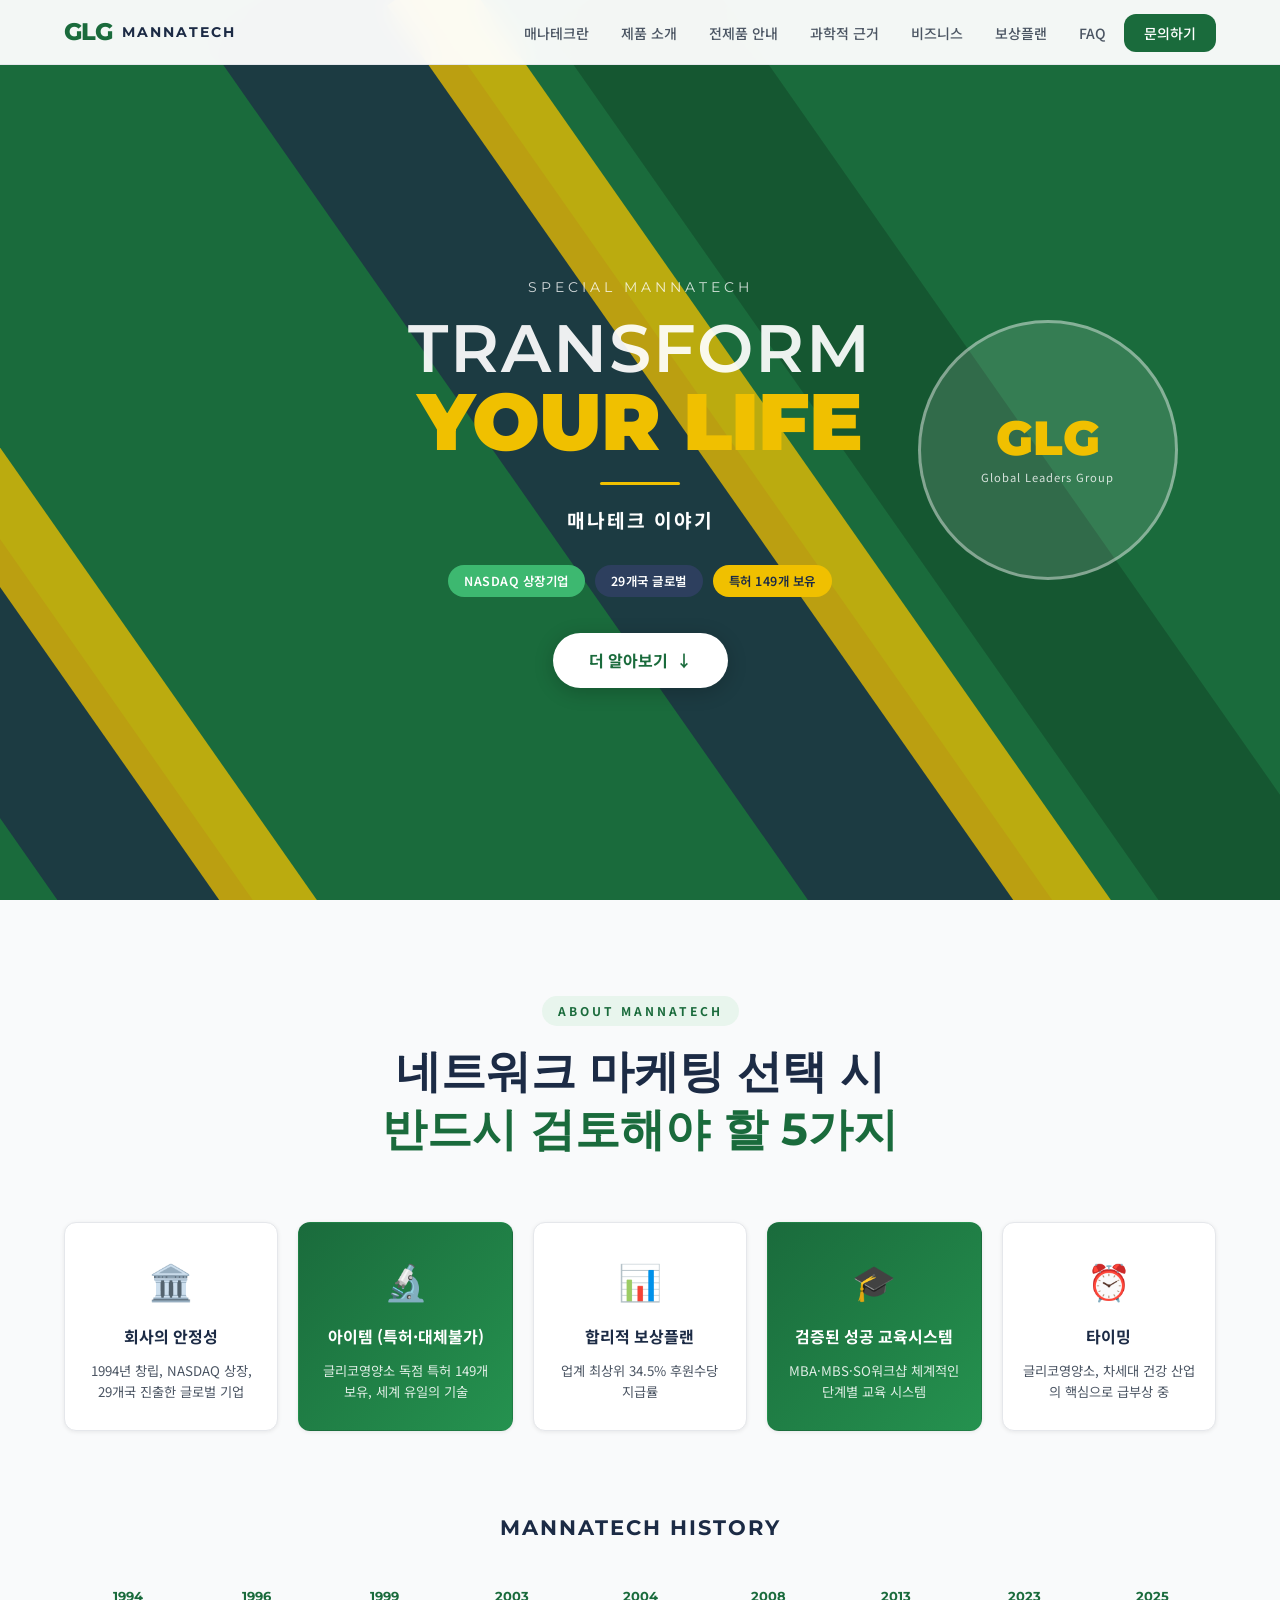
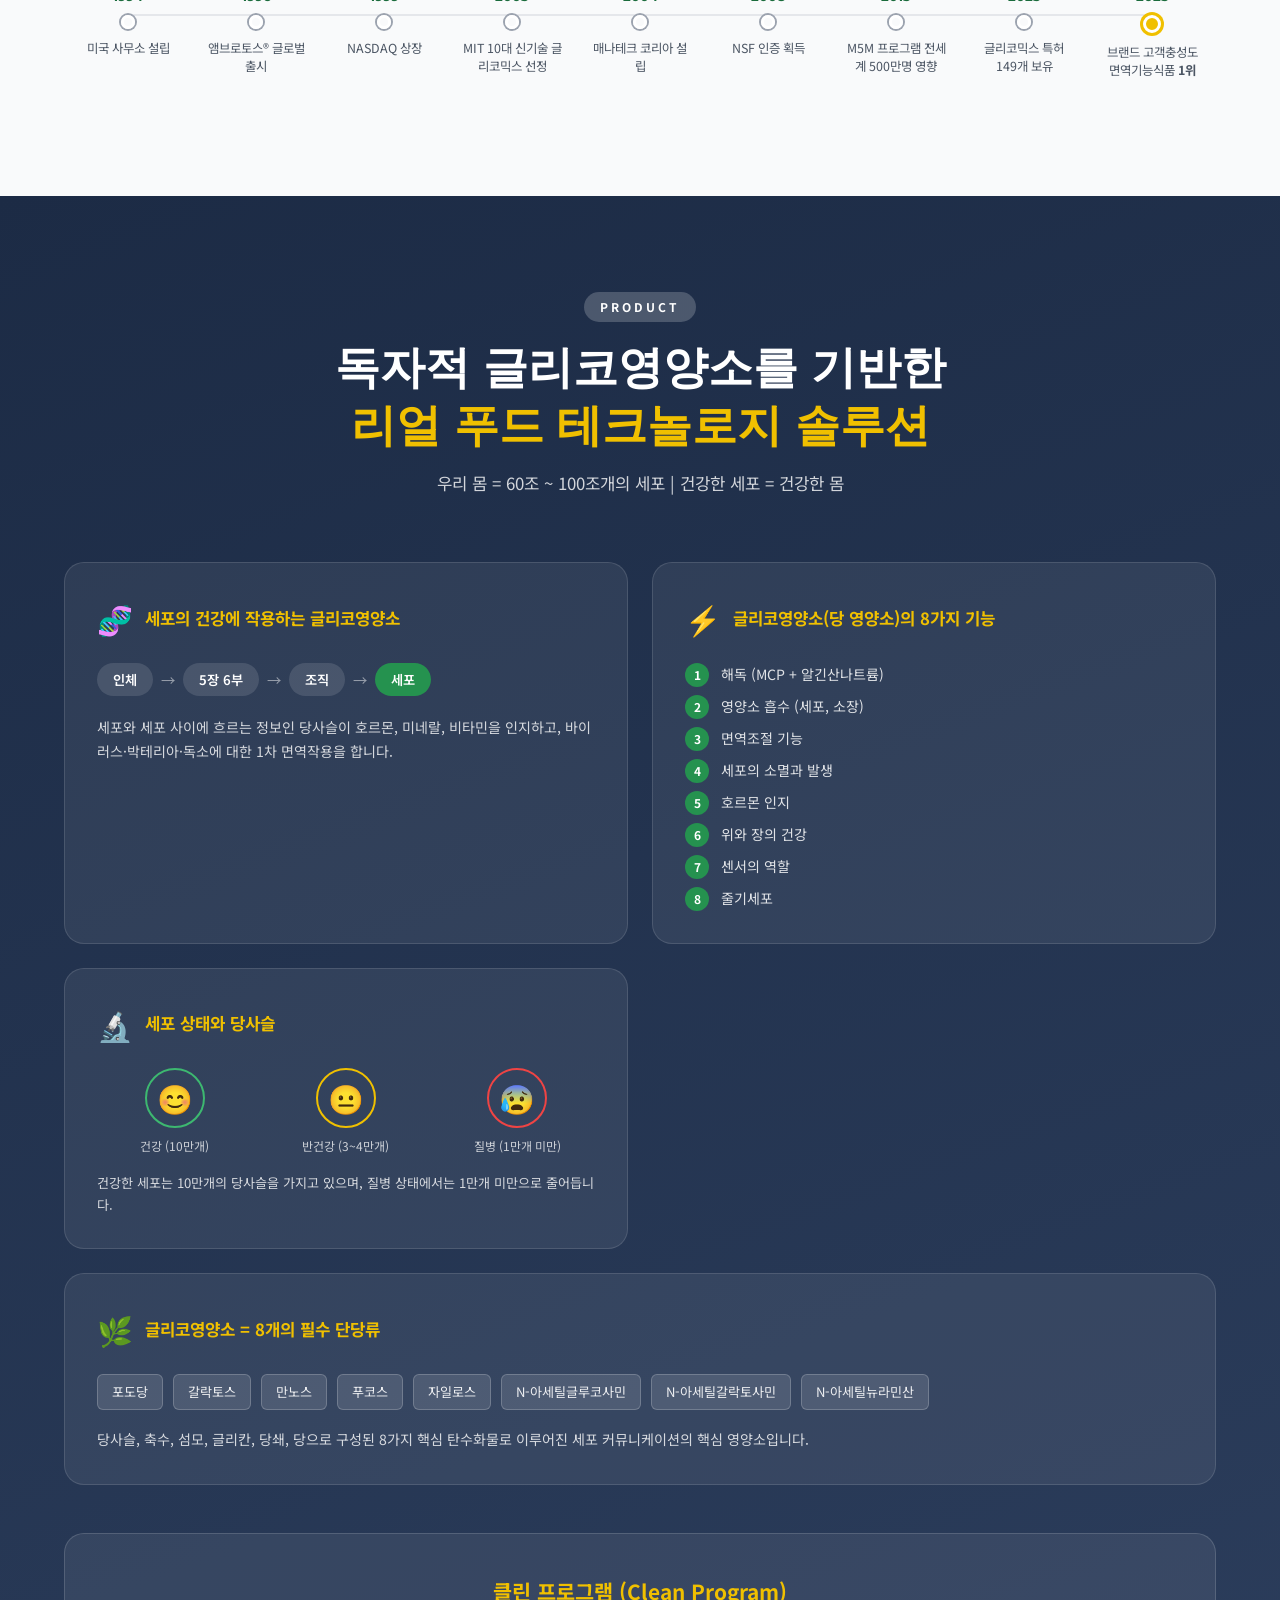
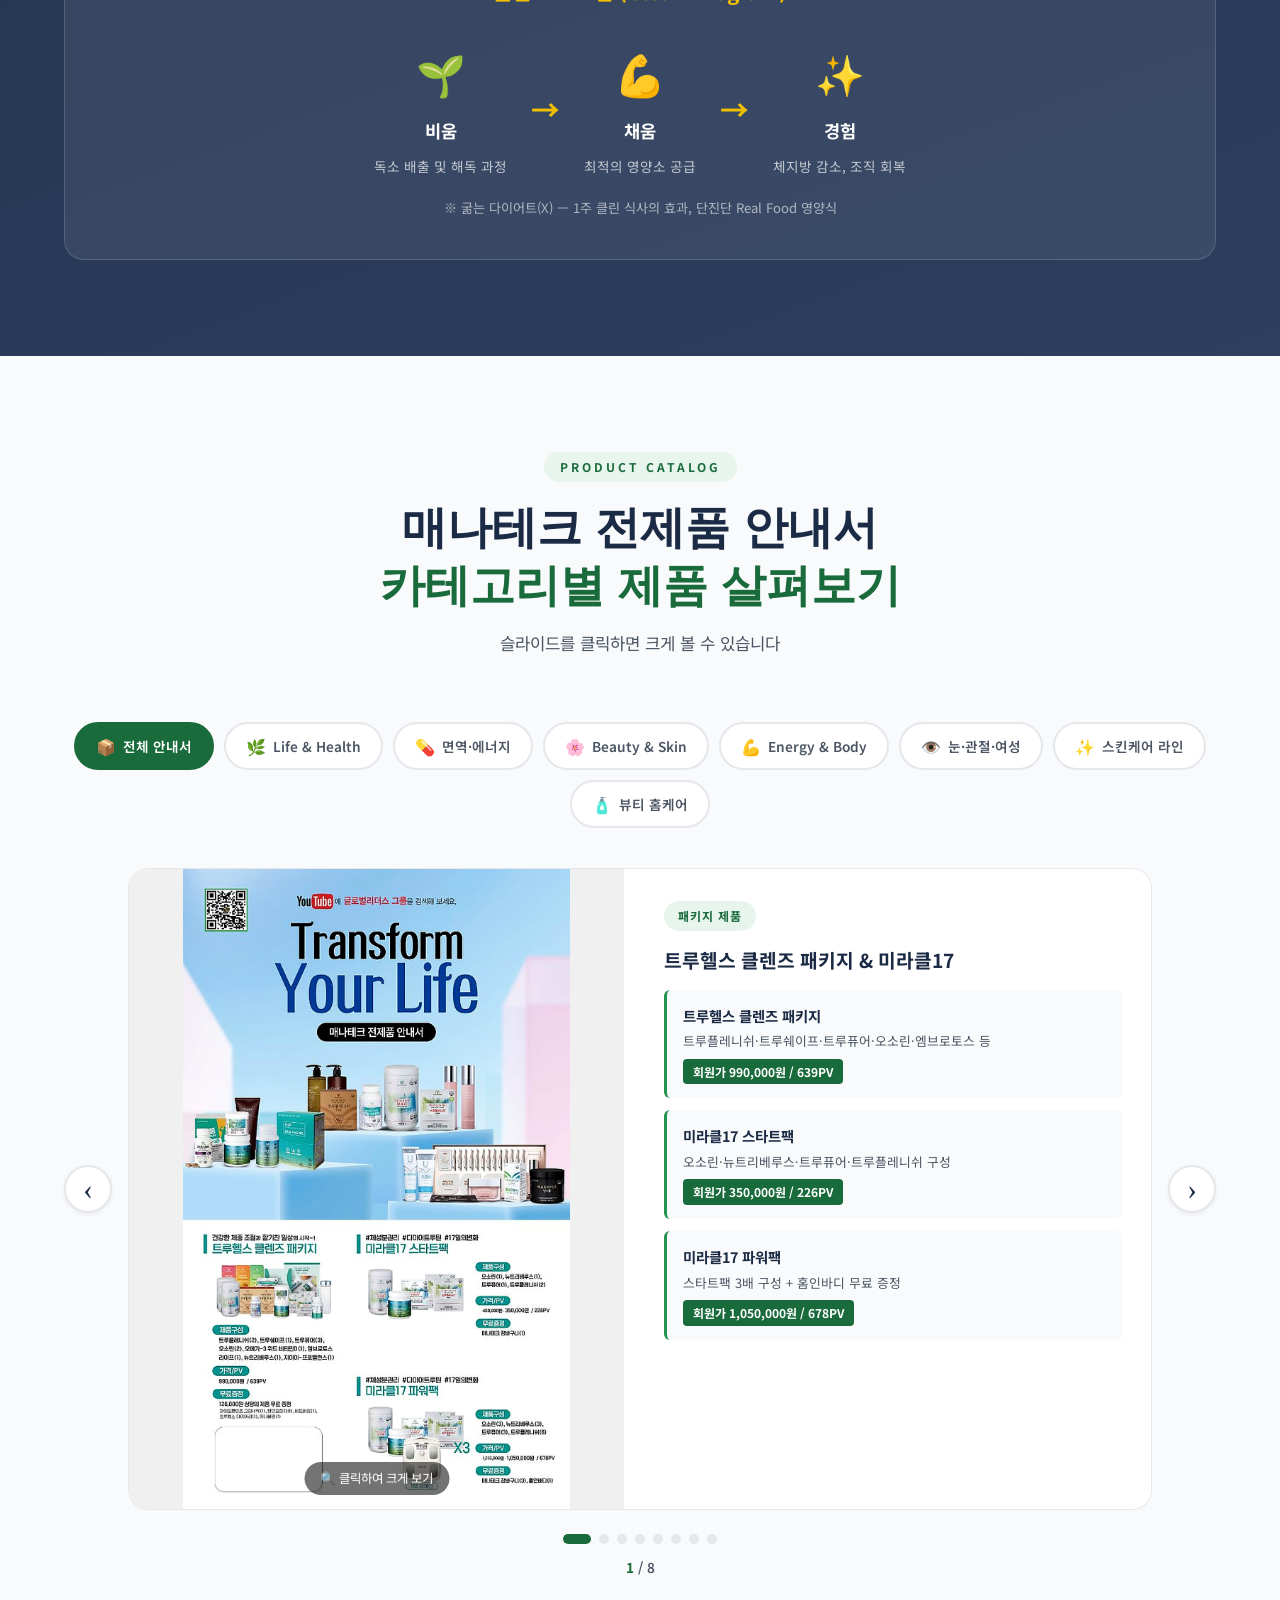
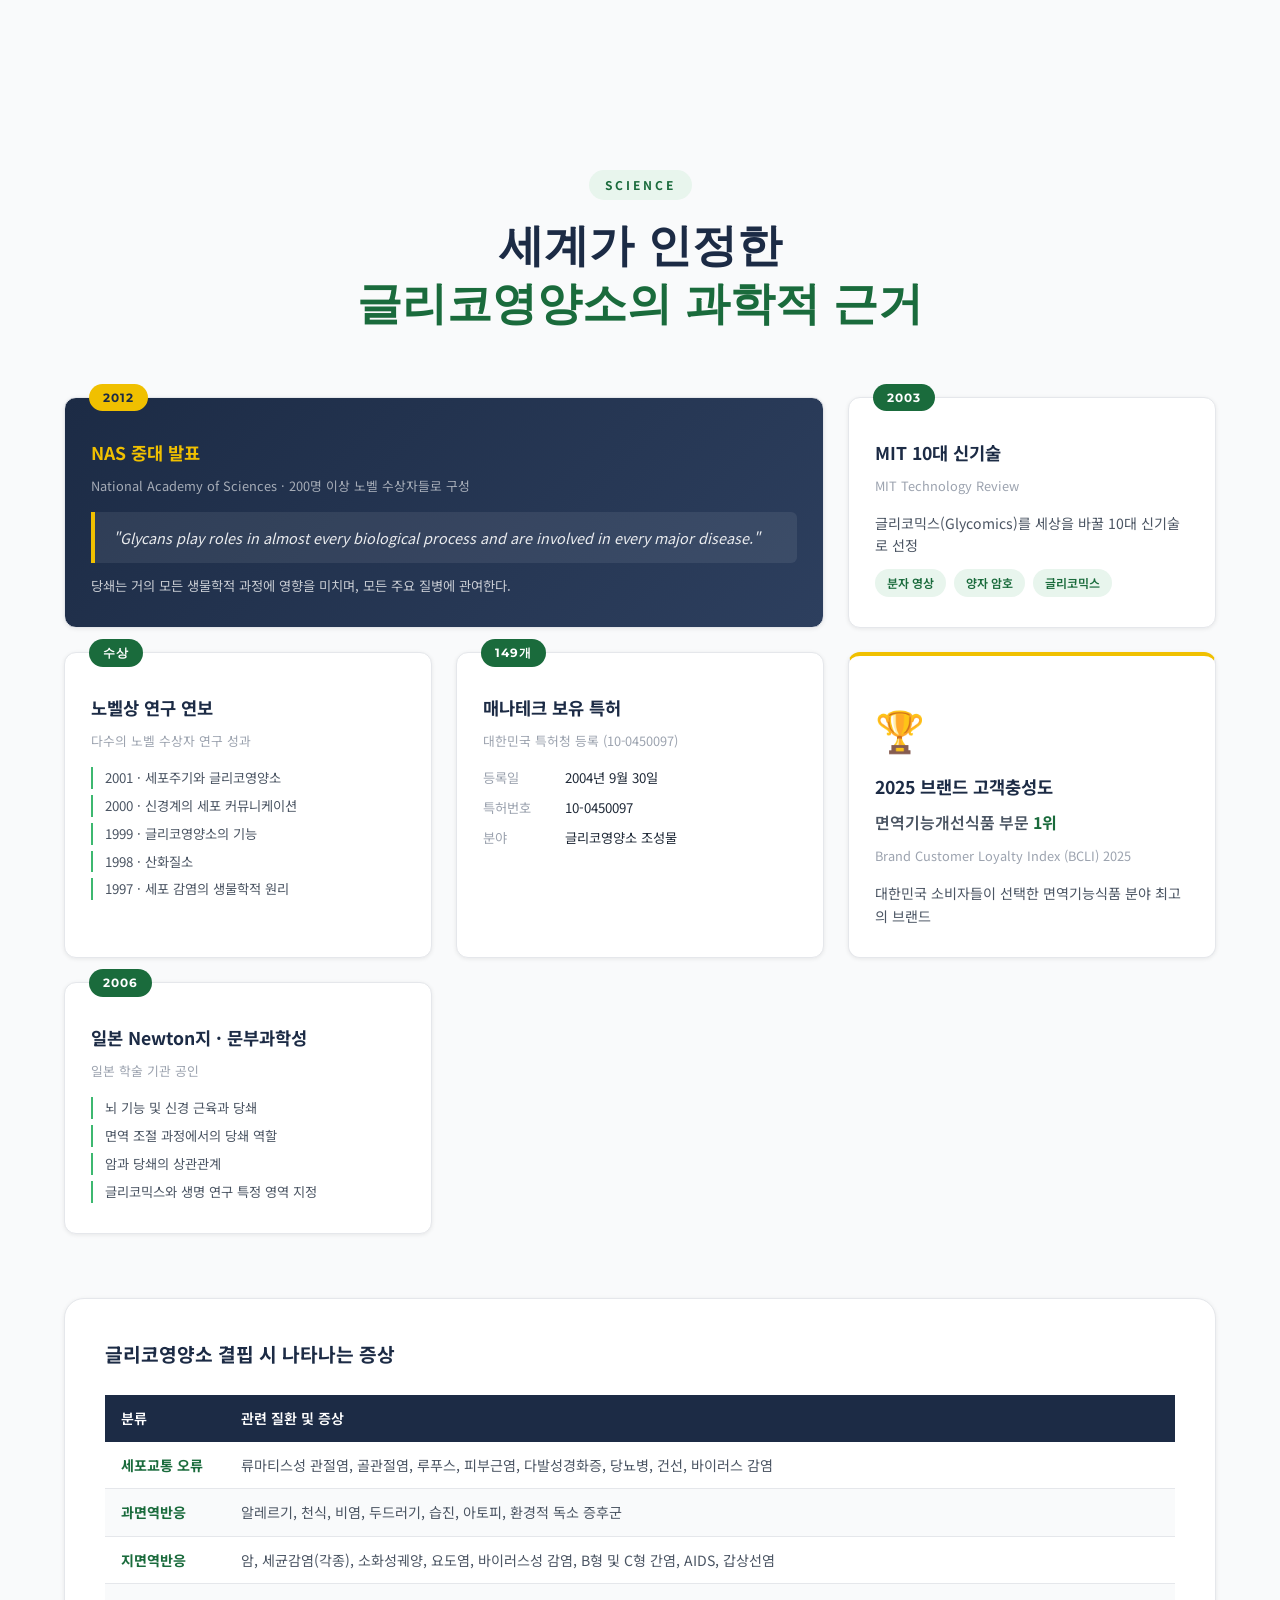
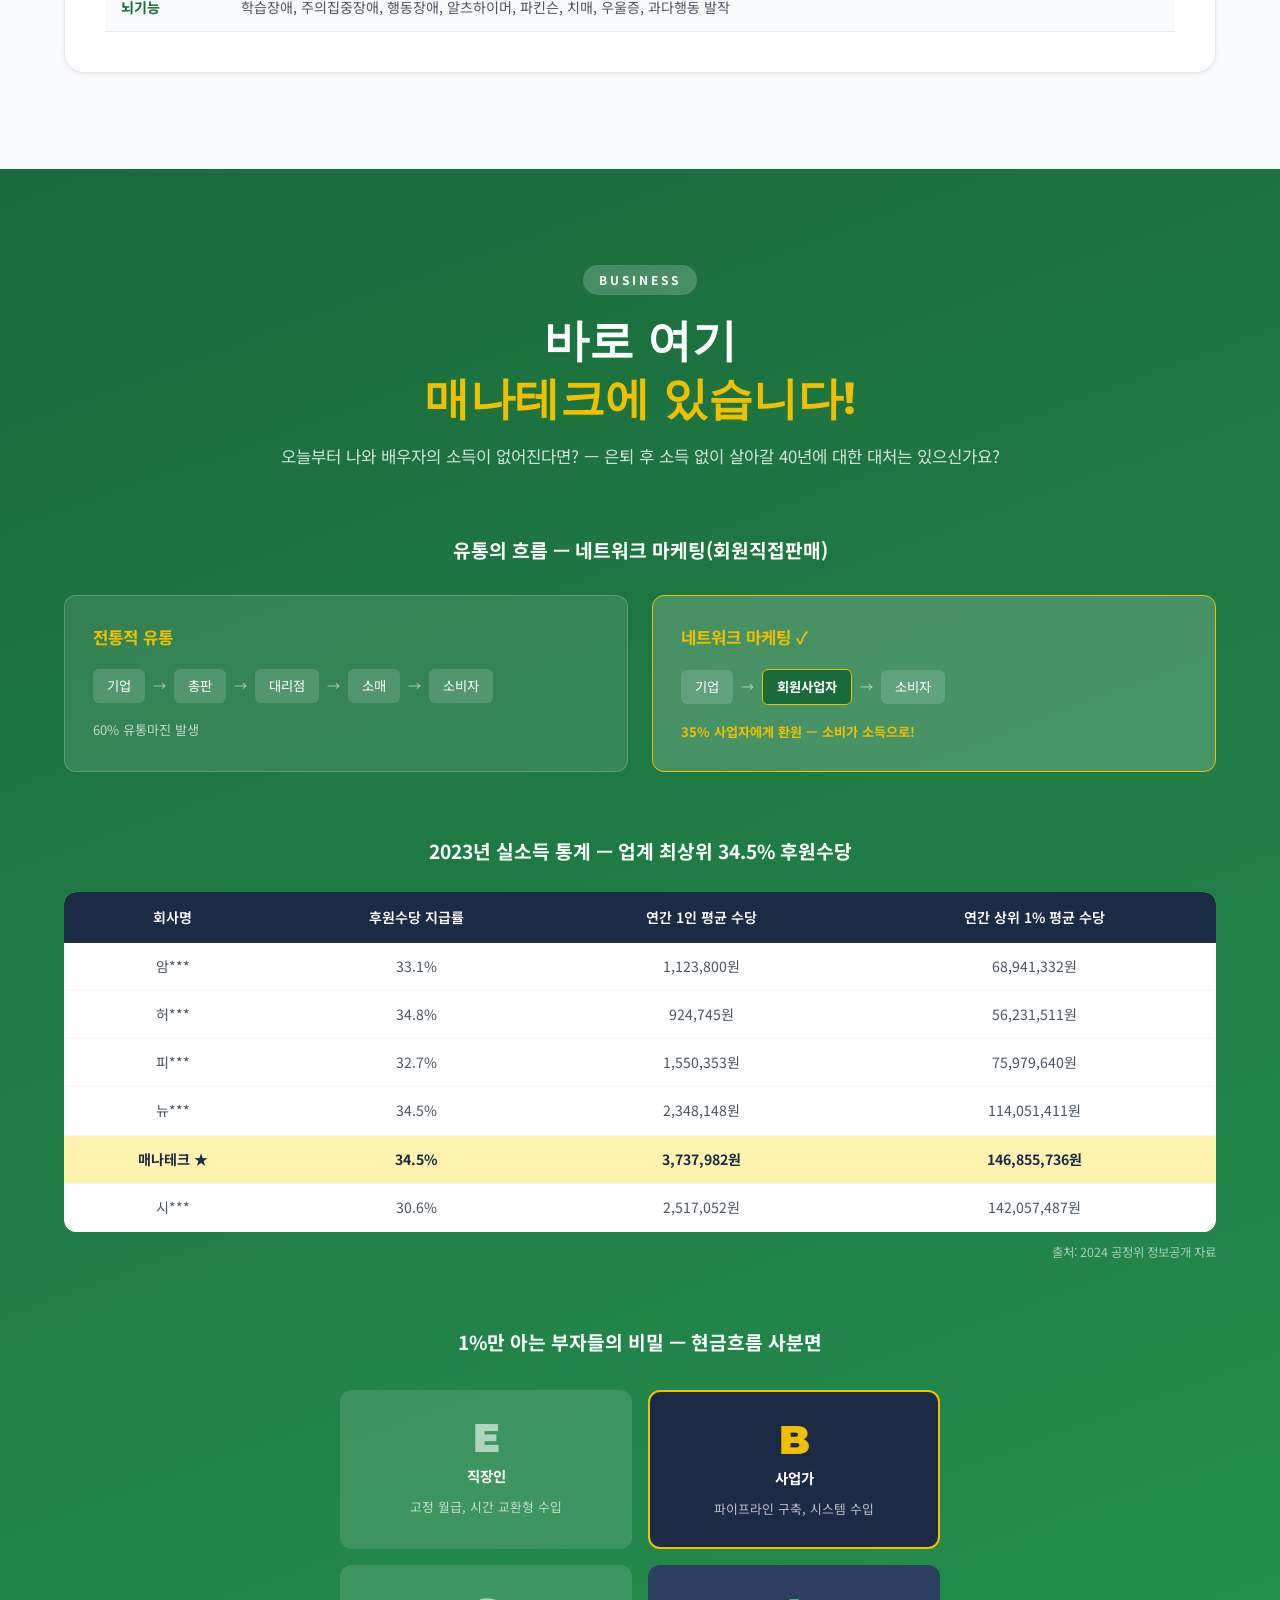
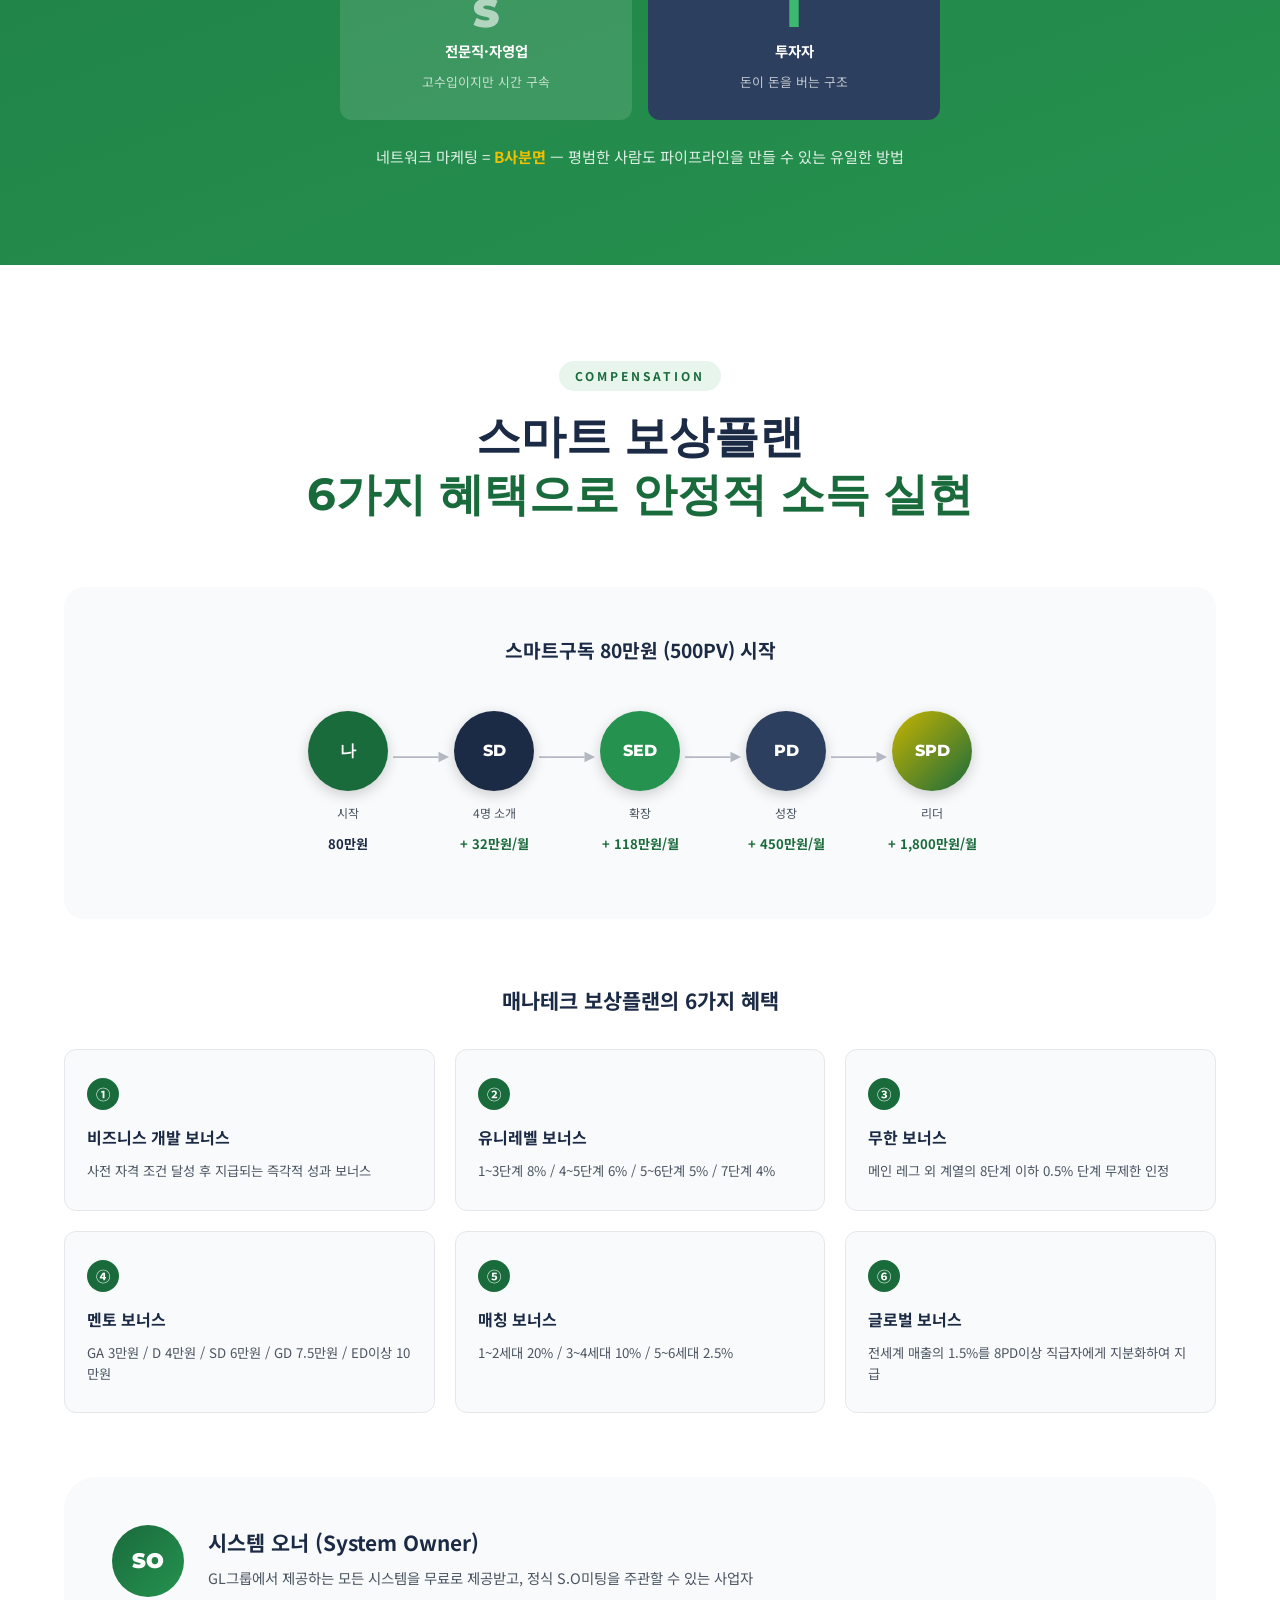
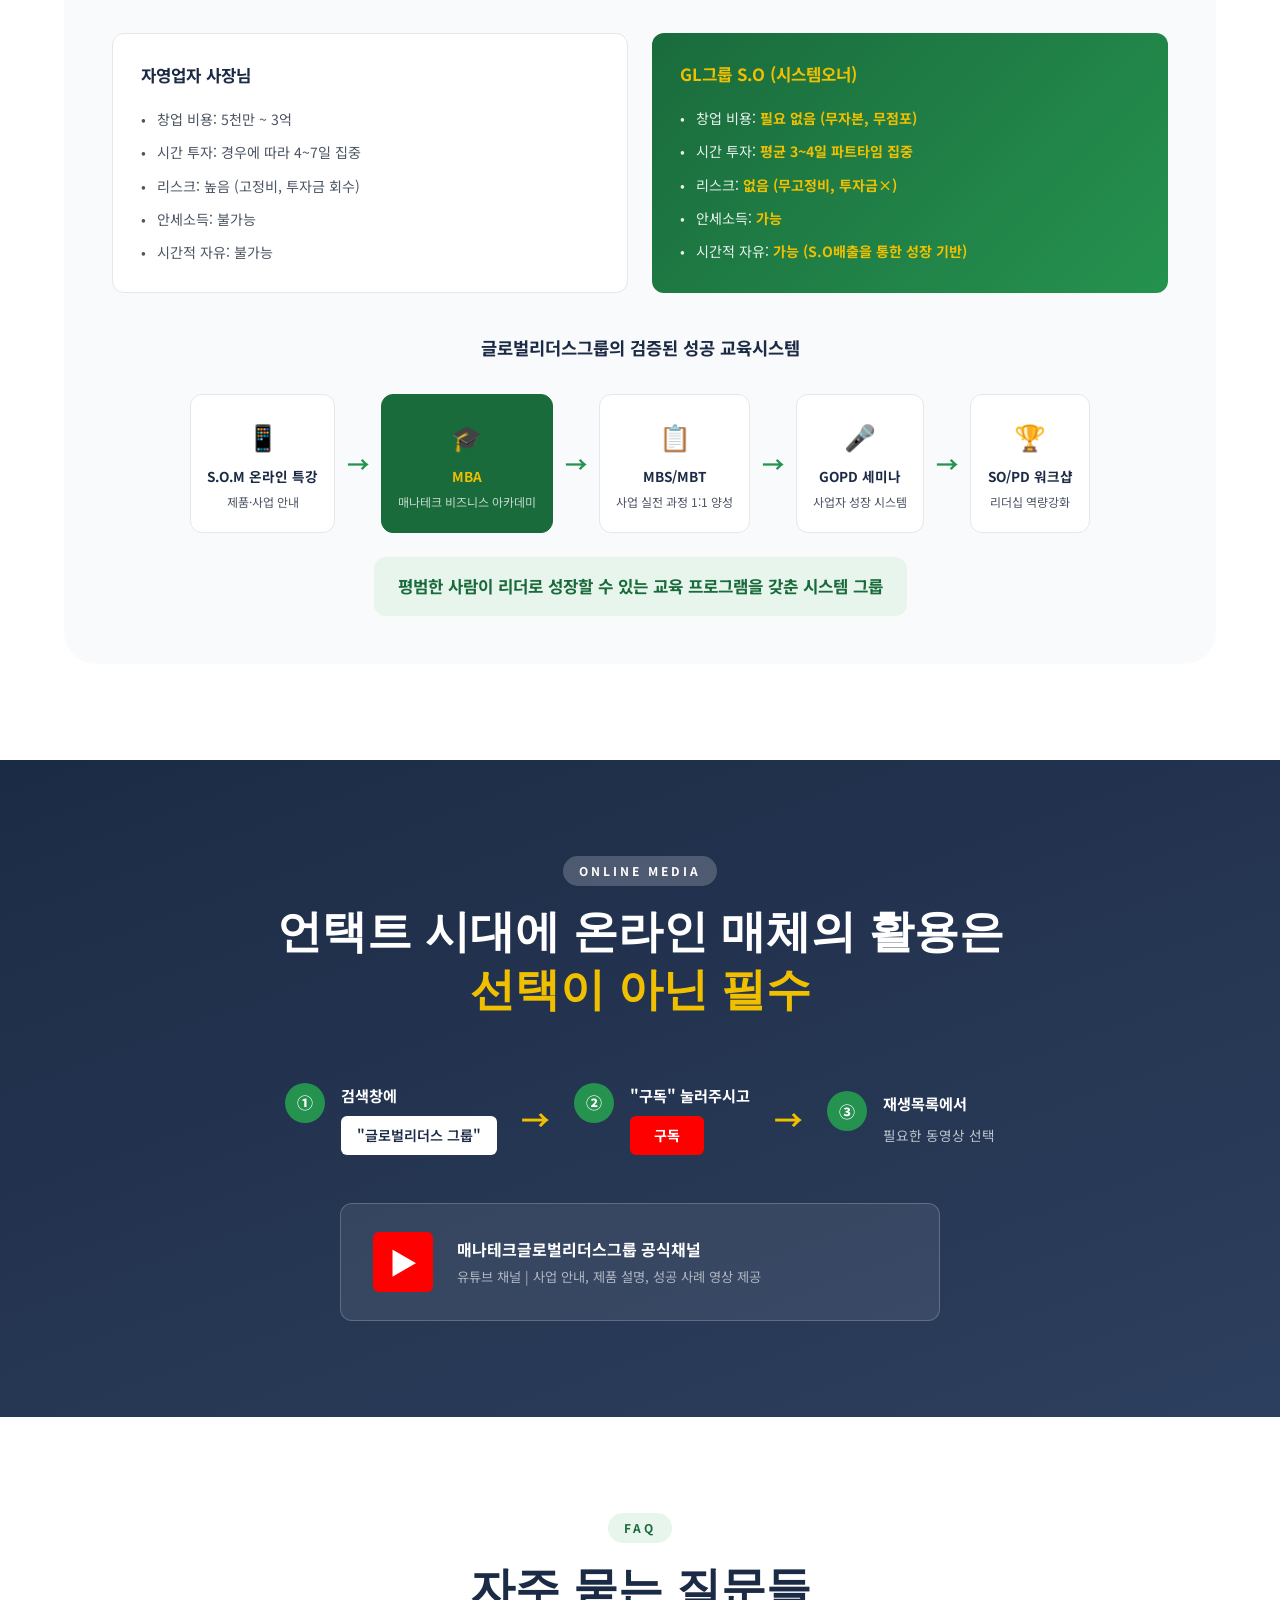
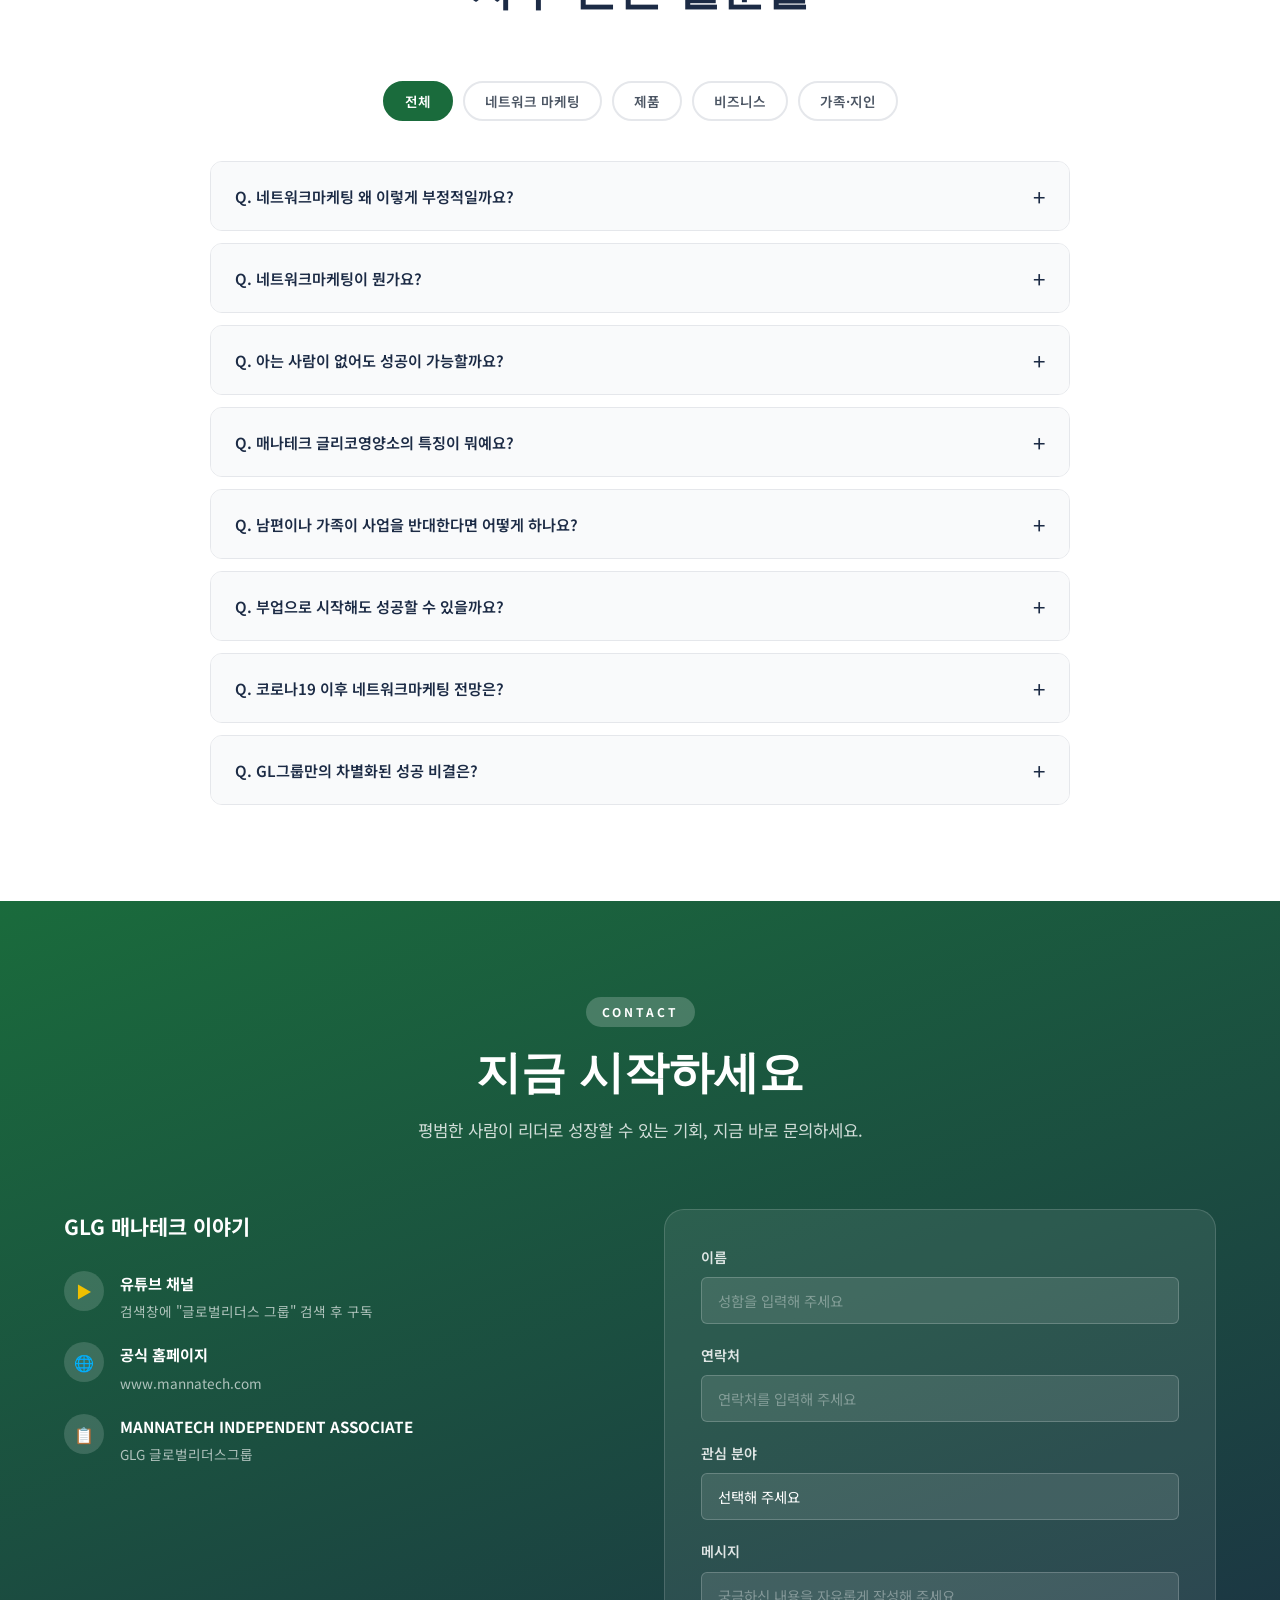
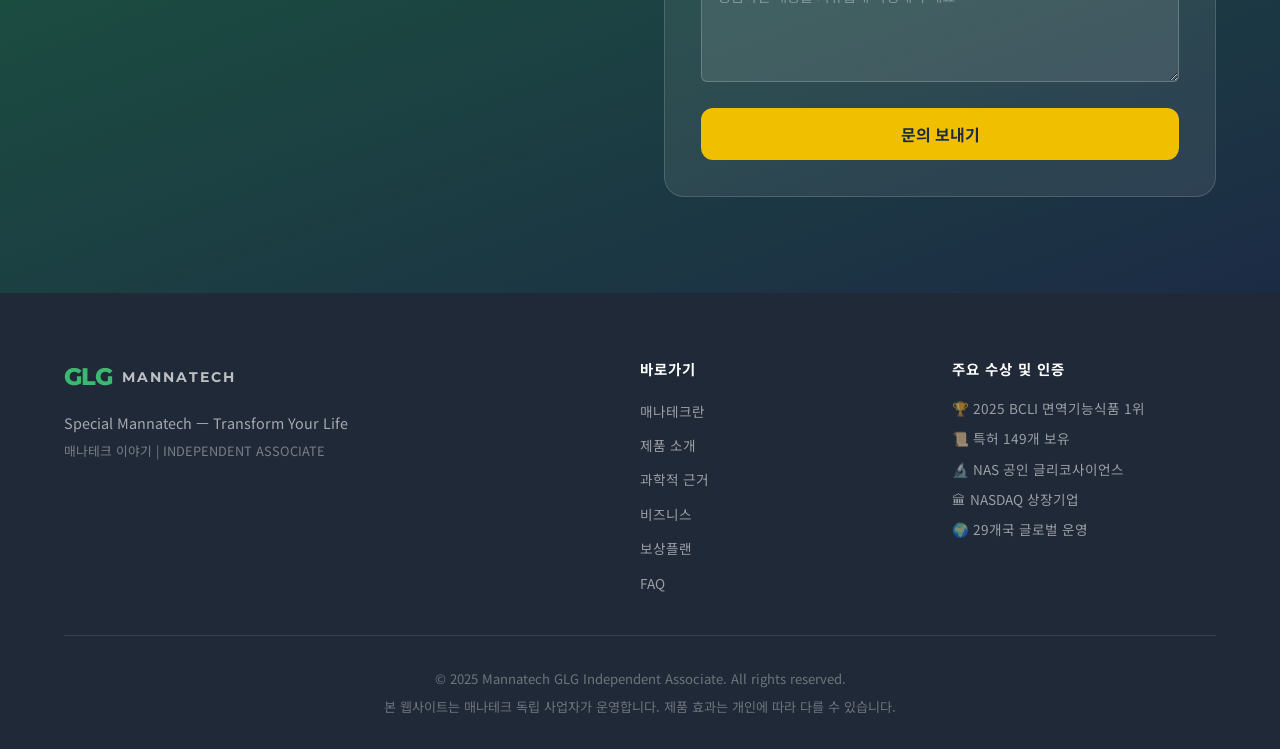
==== commit fdd76130: "fix: 글로벌 보너스 비율 1.6% → 1.5% 수정" ====
--- a/index.html
+++ b/index.html
@@ -1052,7 +1052,7 @@
           <div class="bonus-card">
             <div class="bonus-num">⑥</div>
             <h4>글로벌 보너스</h4>
-            <p>전세계 매출의 1.6%를 8PD이상 직급자에게 지분화하여 지급</p>
+            <p>전세계 매출의 1.5%를 8PD이상 직급자에게 지분화하여 지급</p>
           </div>
         </div>
       </div>
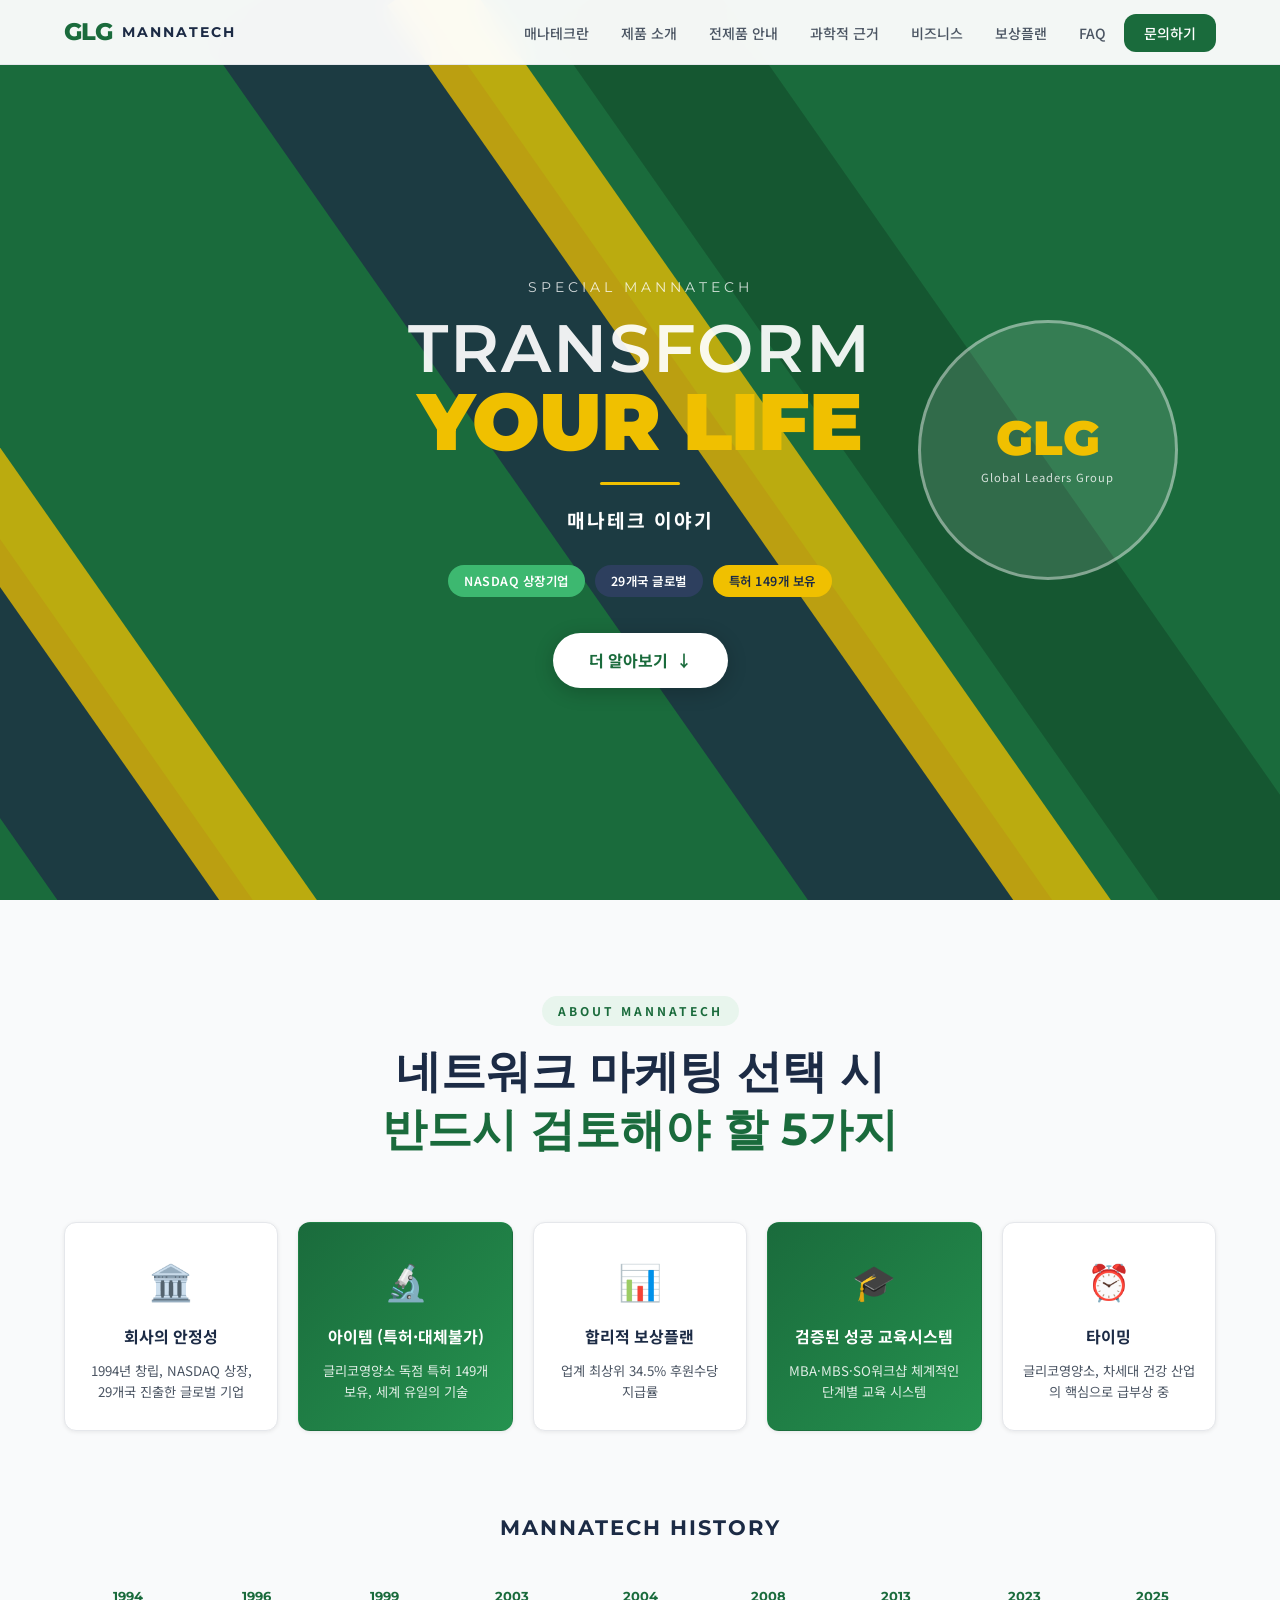
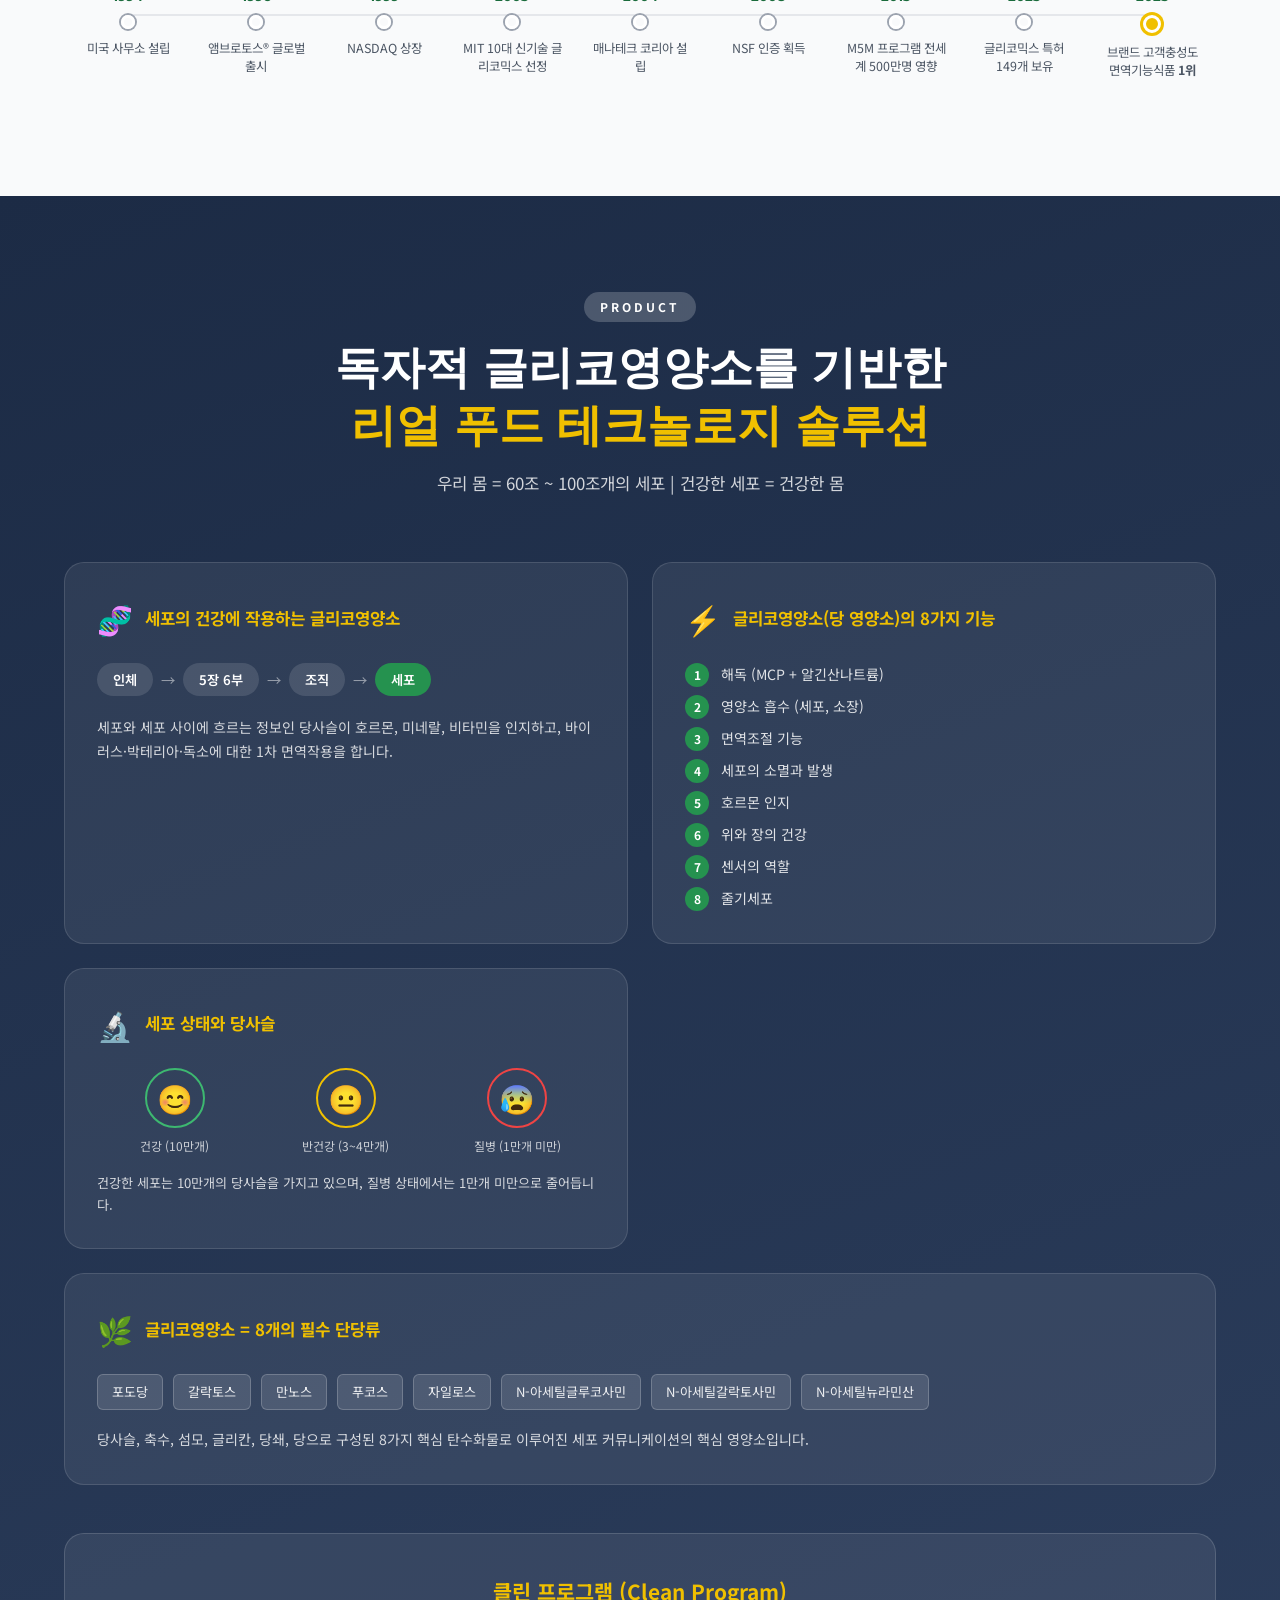
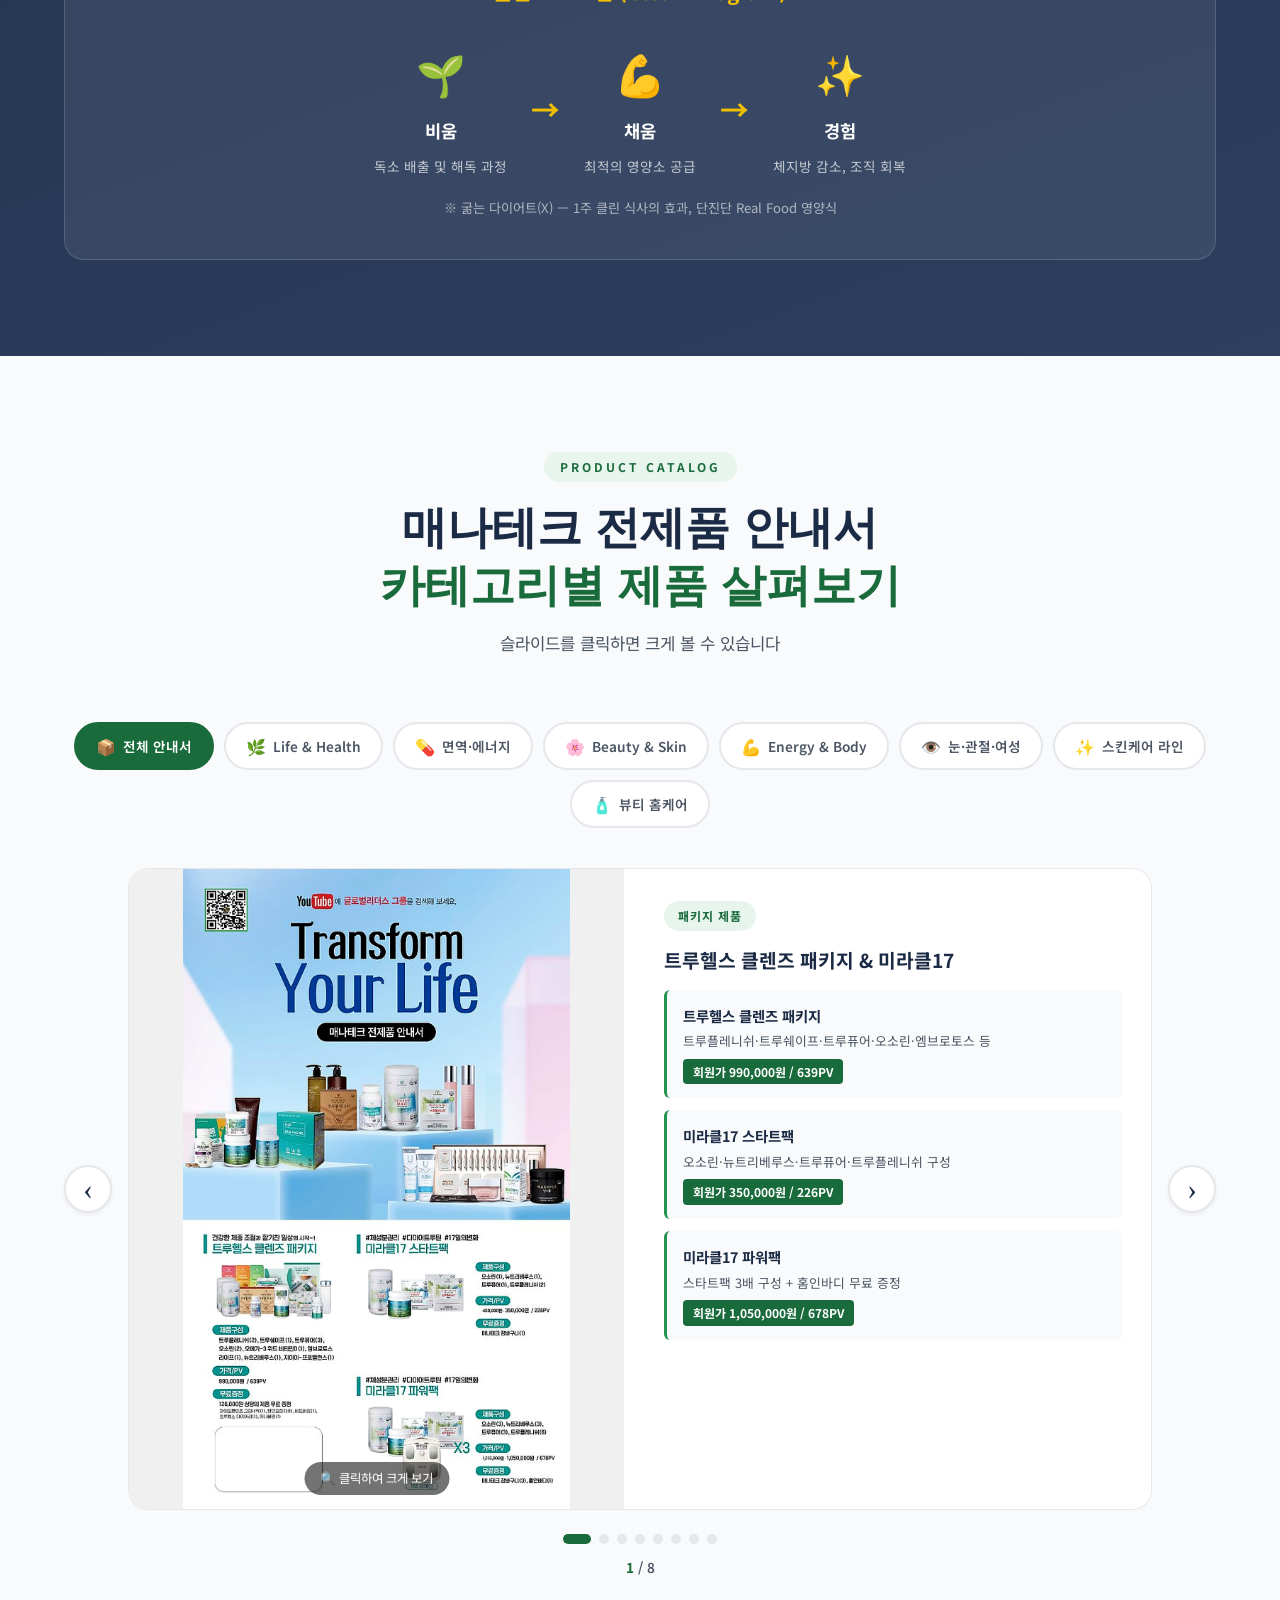
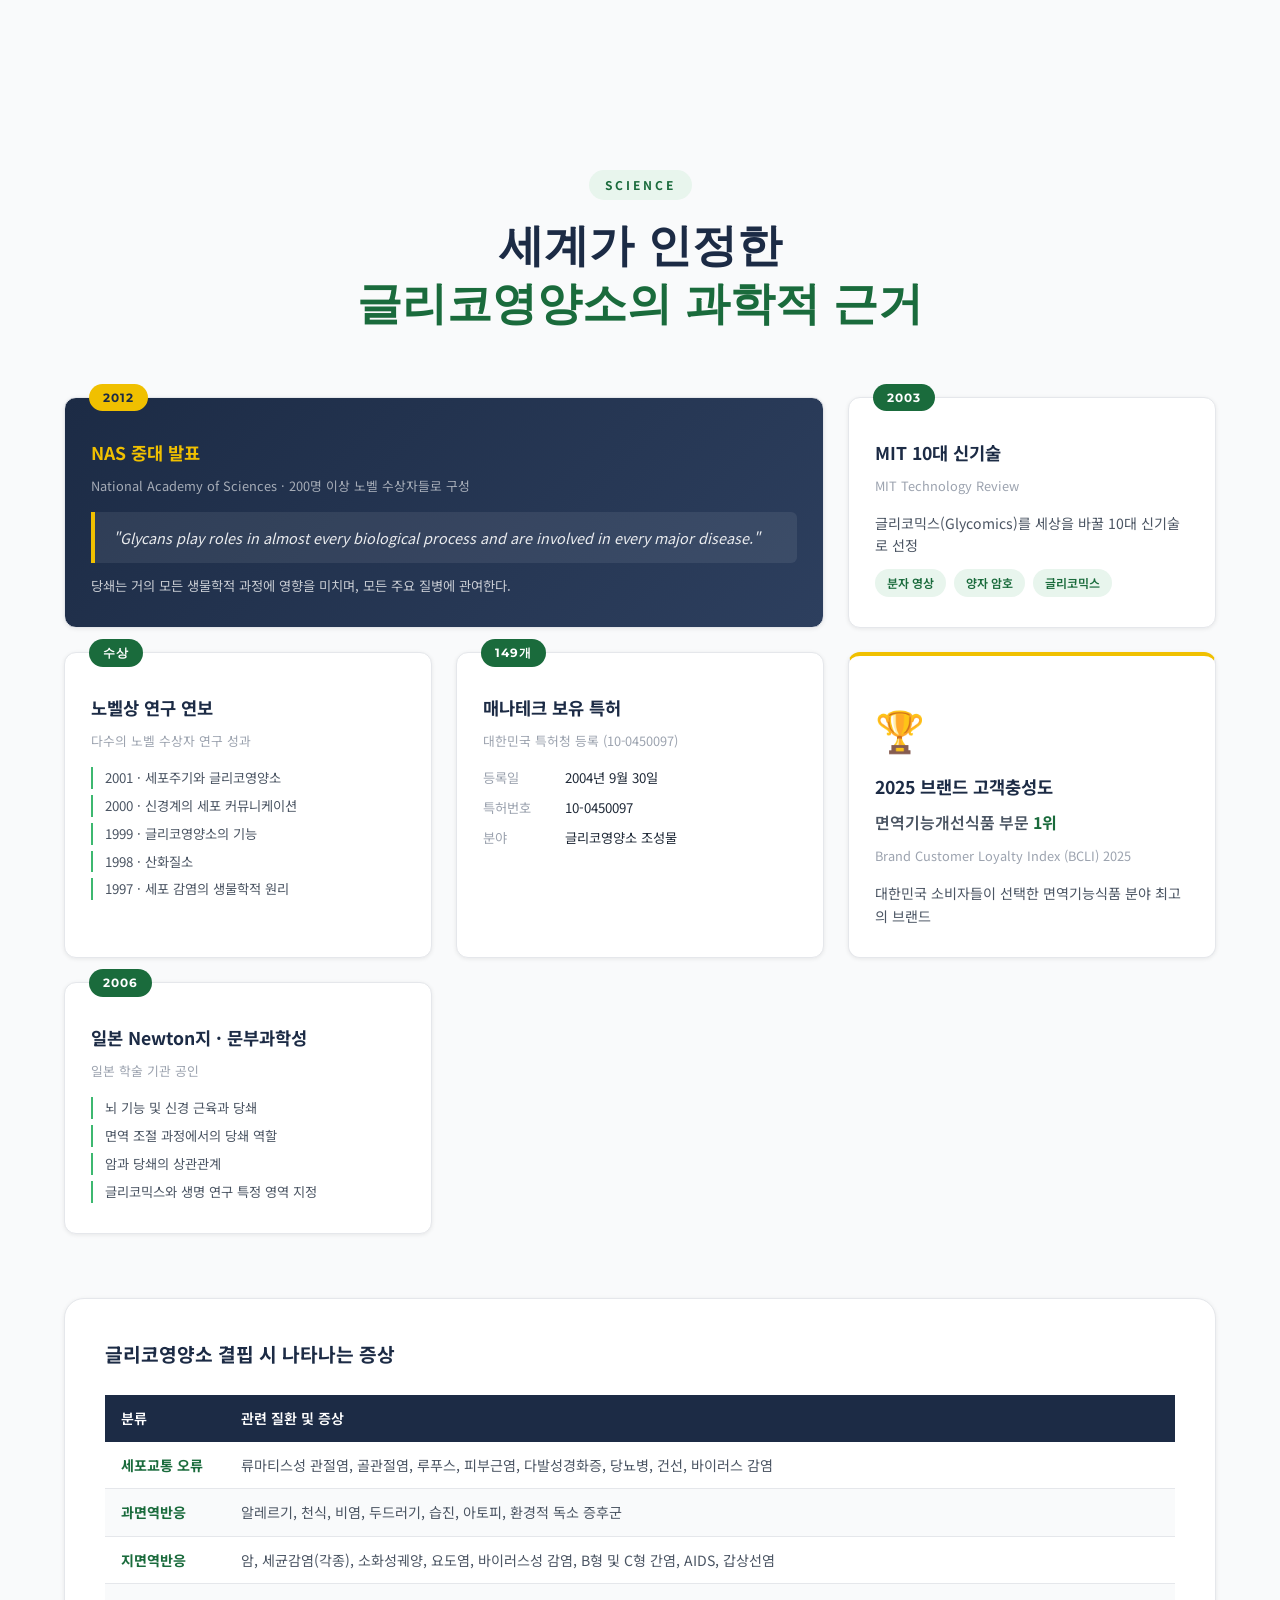
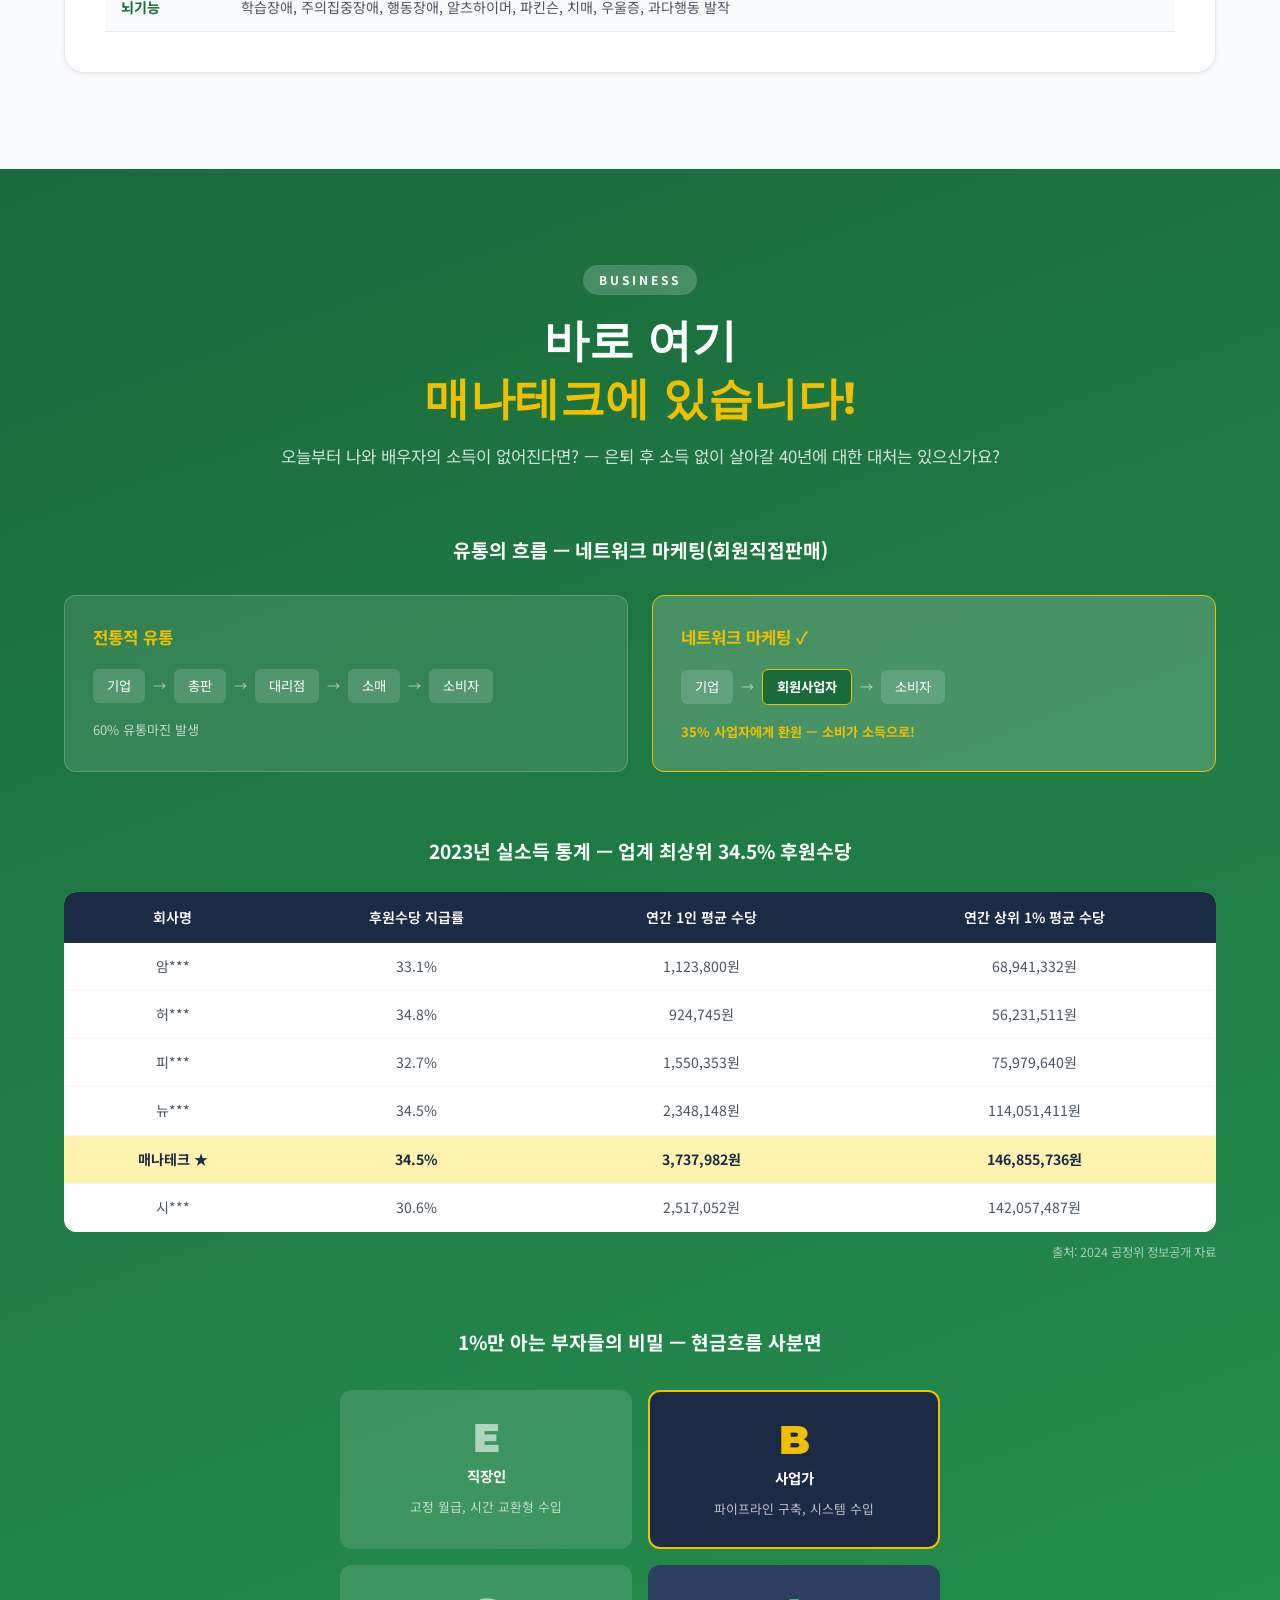
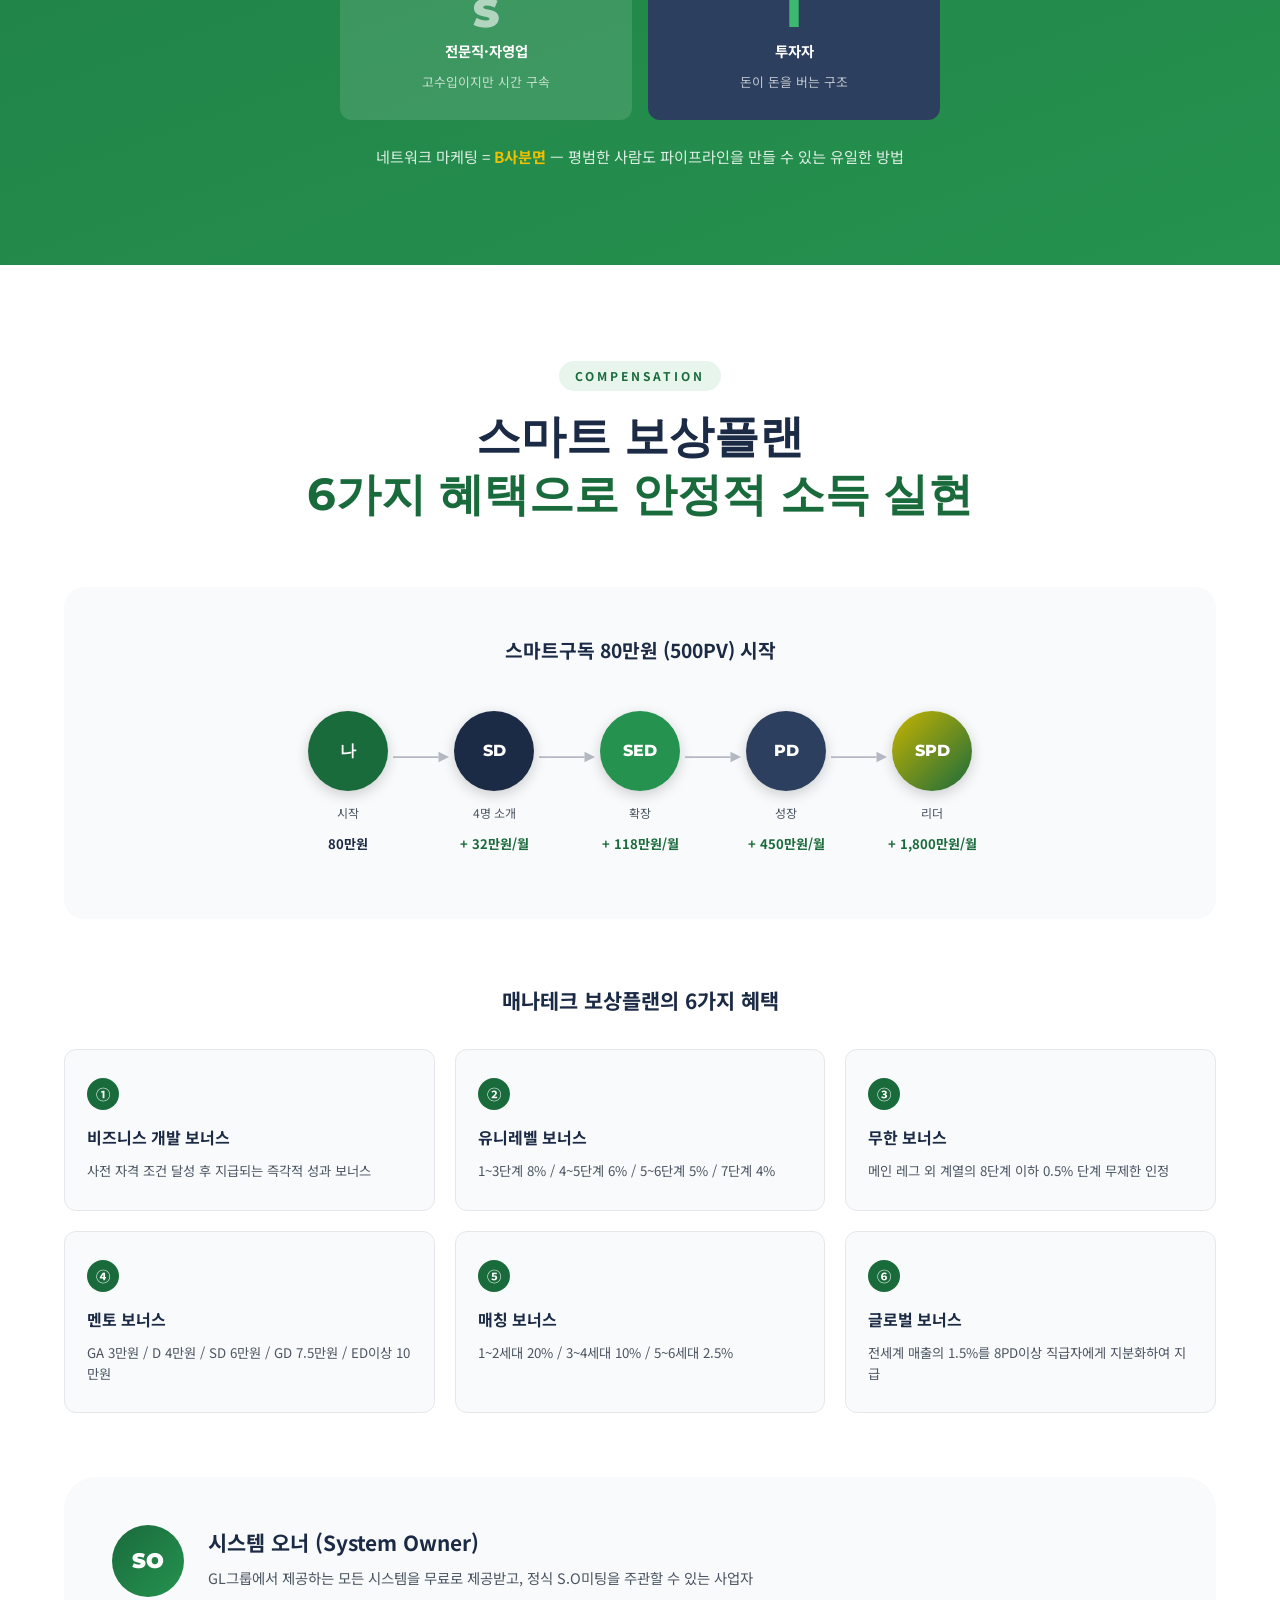
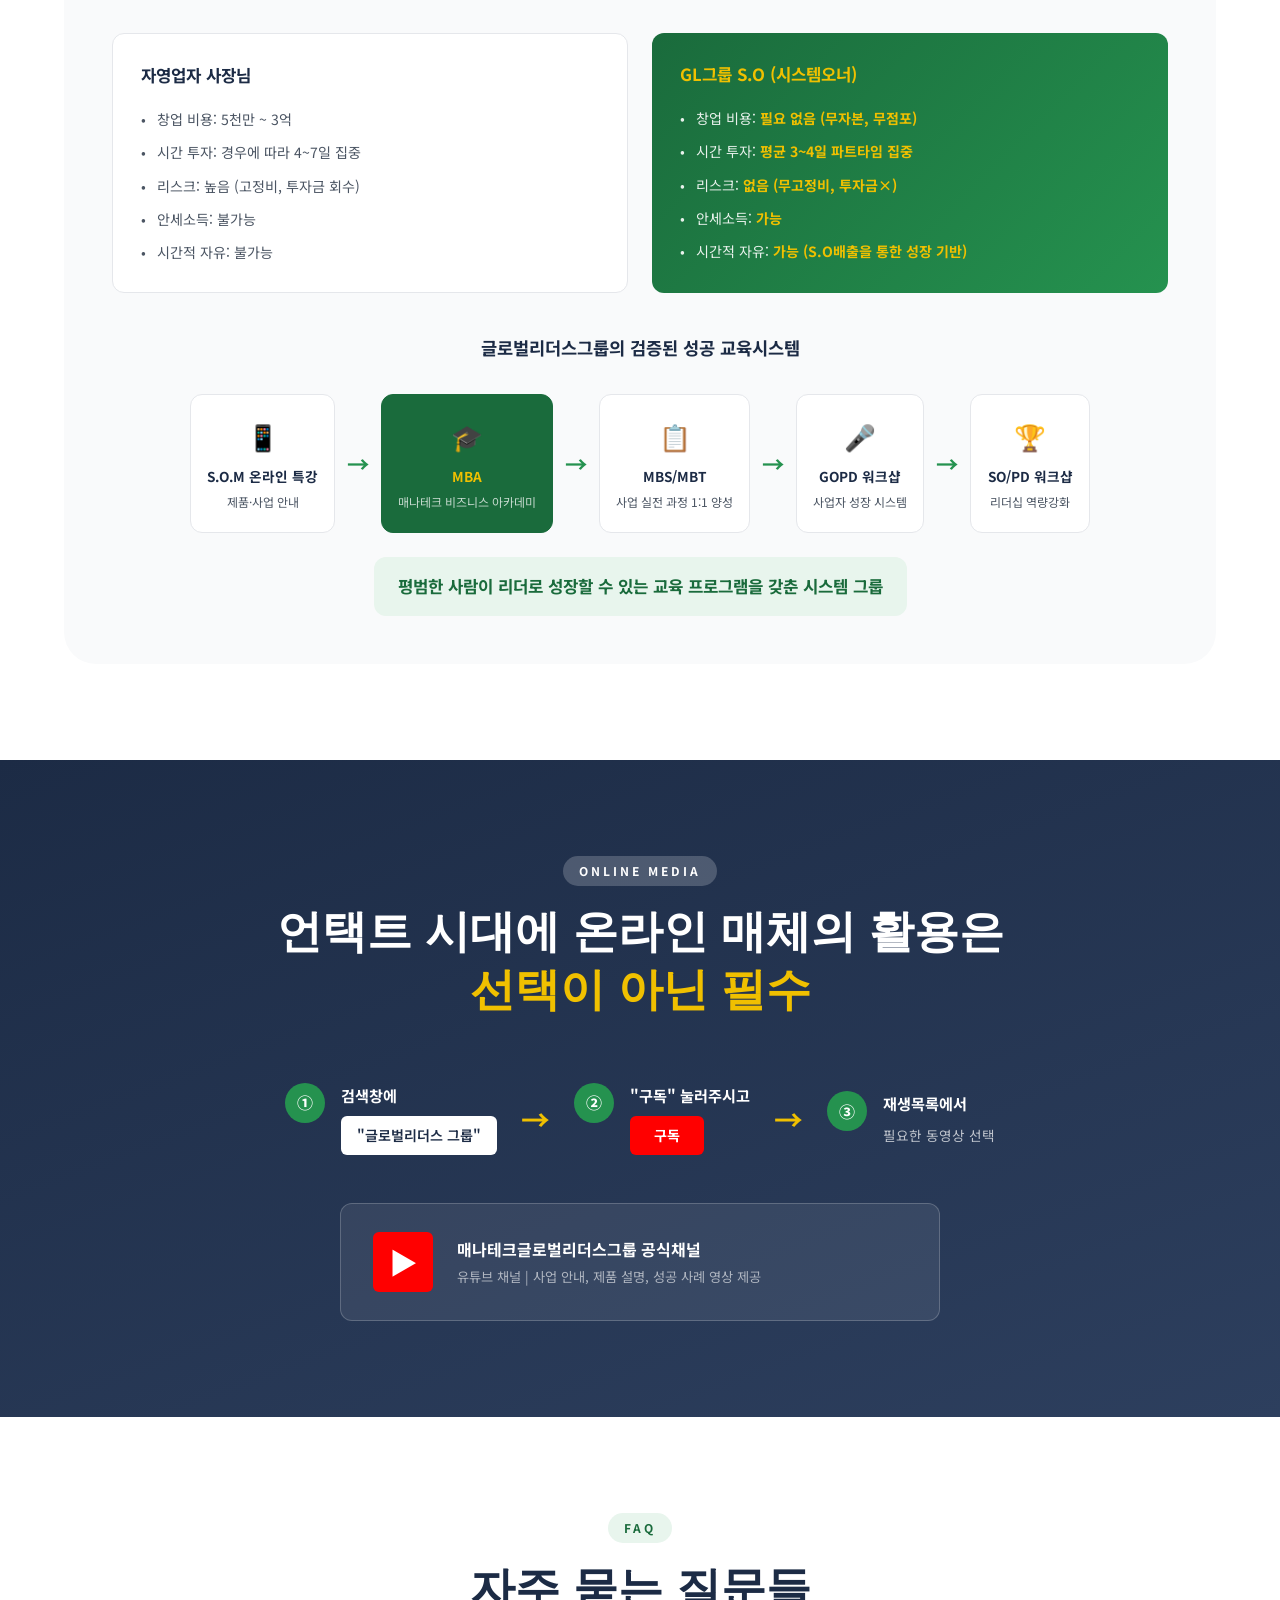
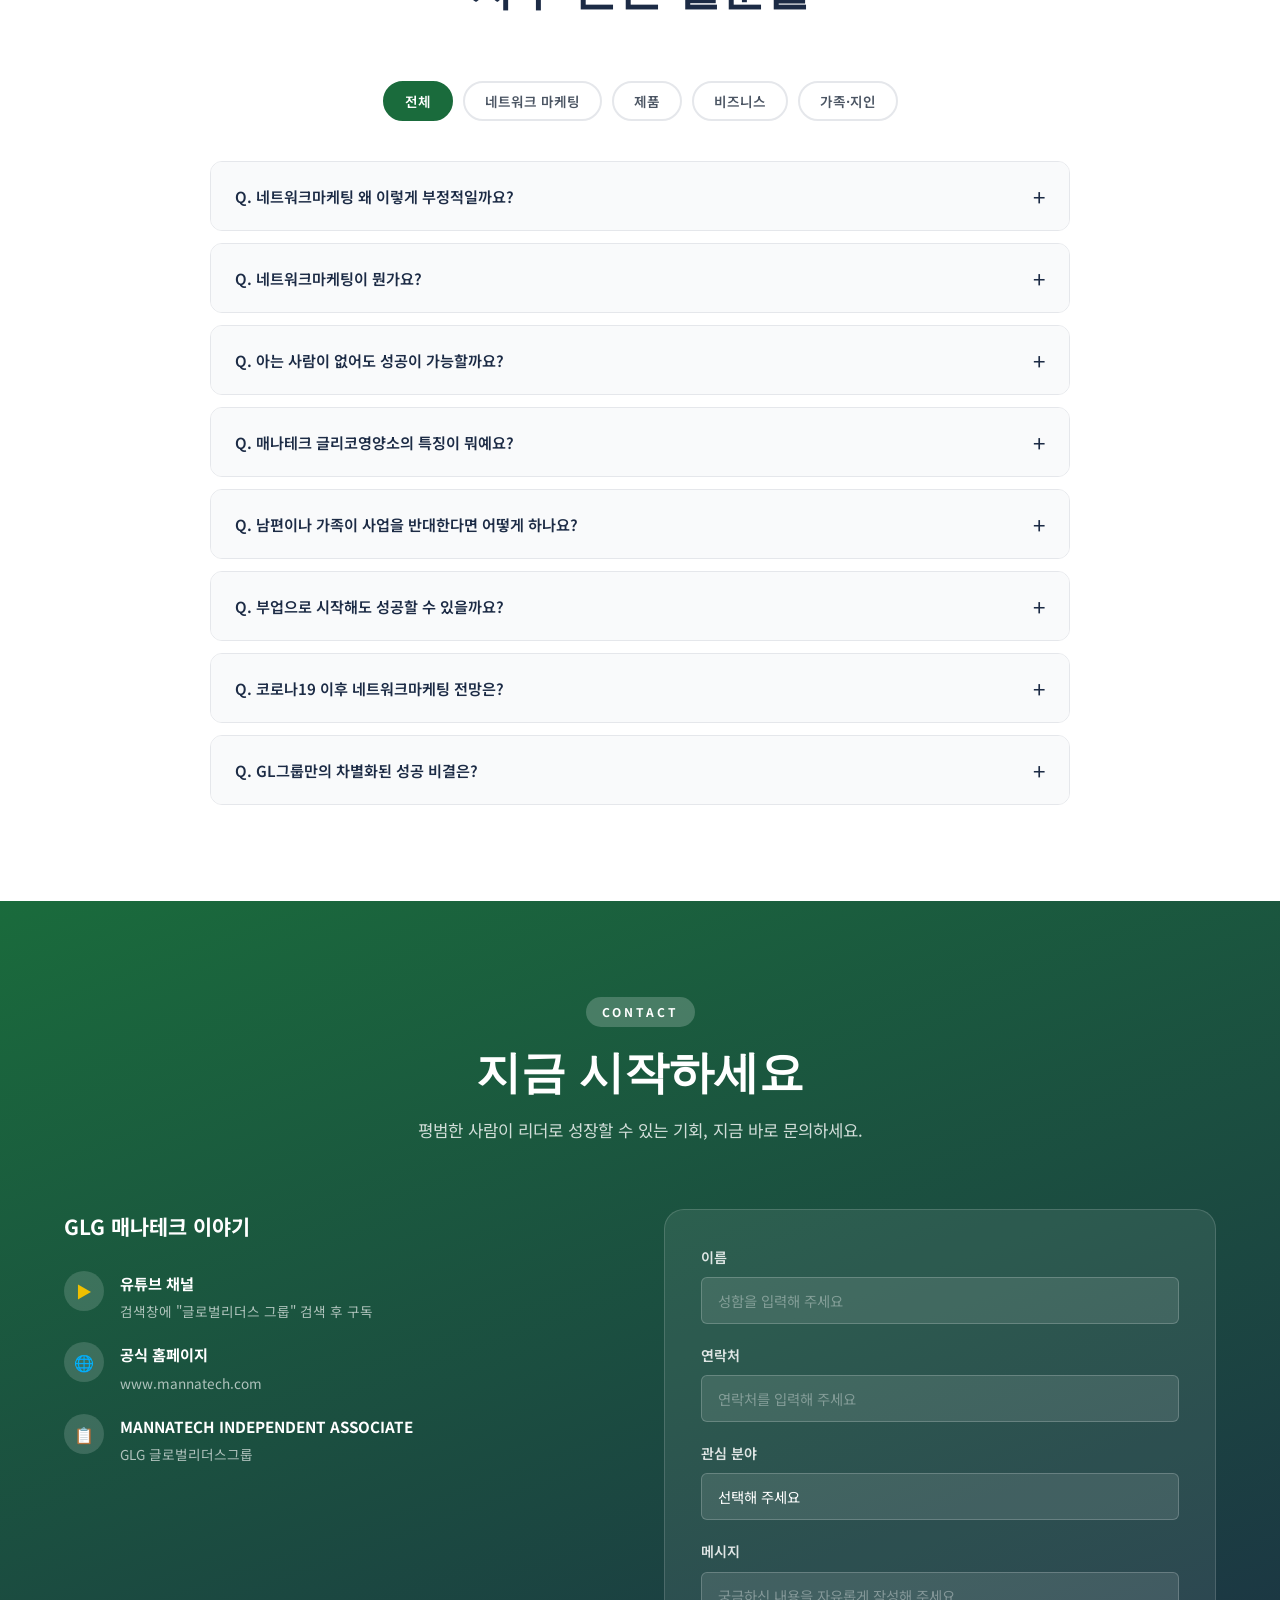
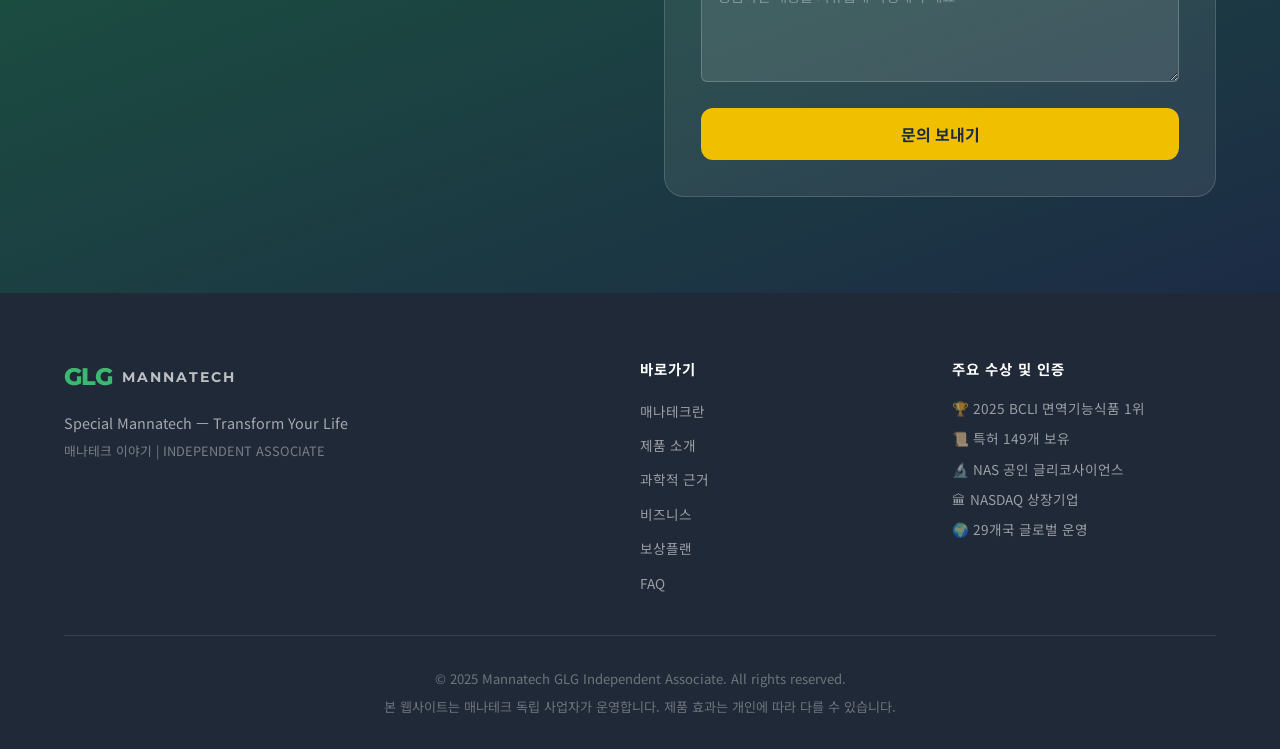
==== commit ce7acaab: "fix: GOPD 세미나 → GOPD 워크샵 수정" ====
--- a/index.html
+++ b/index.html
@@ -1113,7 +1113,7 @@
             <div class="edu-arr">→</div>
             <div class="edu-step">
               <div class="edu-icon">🎤</div>
-              <div class="edu-name">GOPD 세미나</div>
+              <div class="edu-name">GOPD 워크샵</div>
               <div class="edu-desc">사업자 성장 시스템</div>
             </div>
             <div class="edu-arr">→</div>
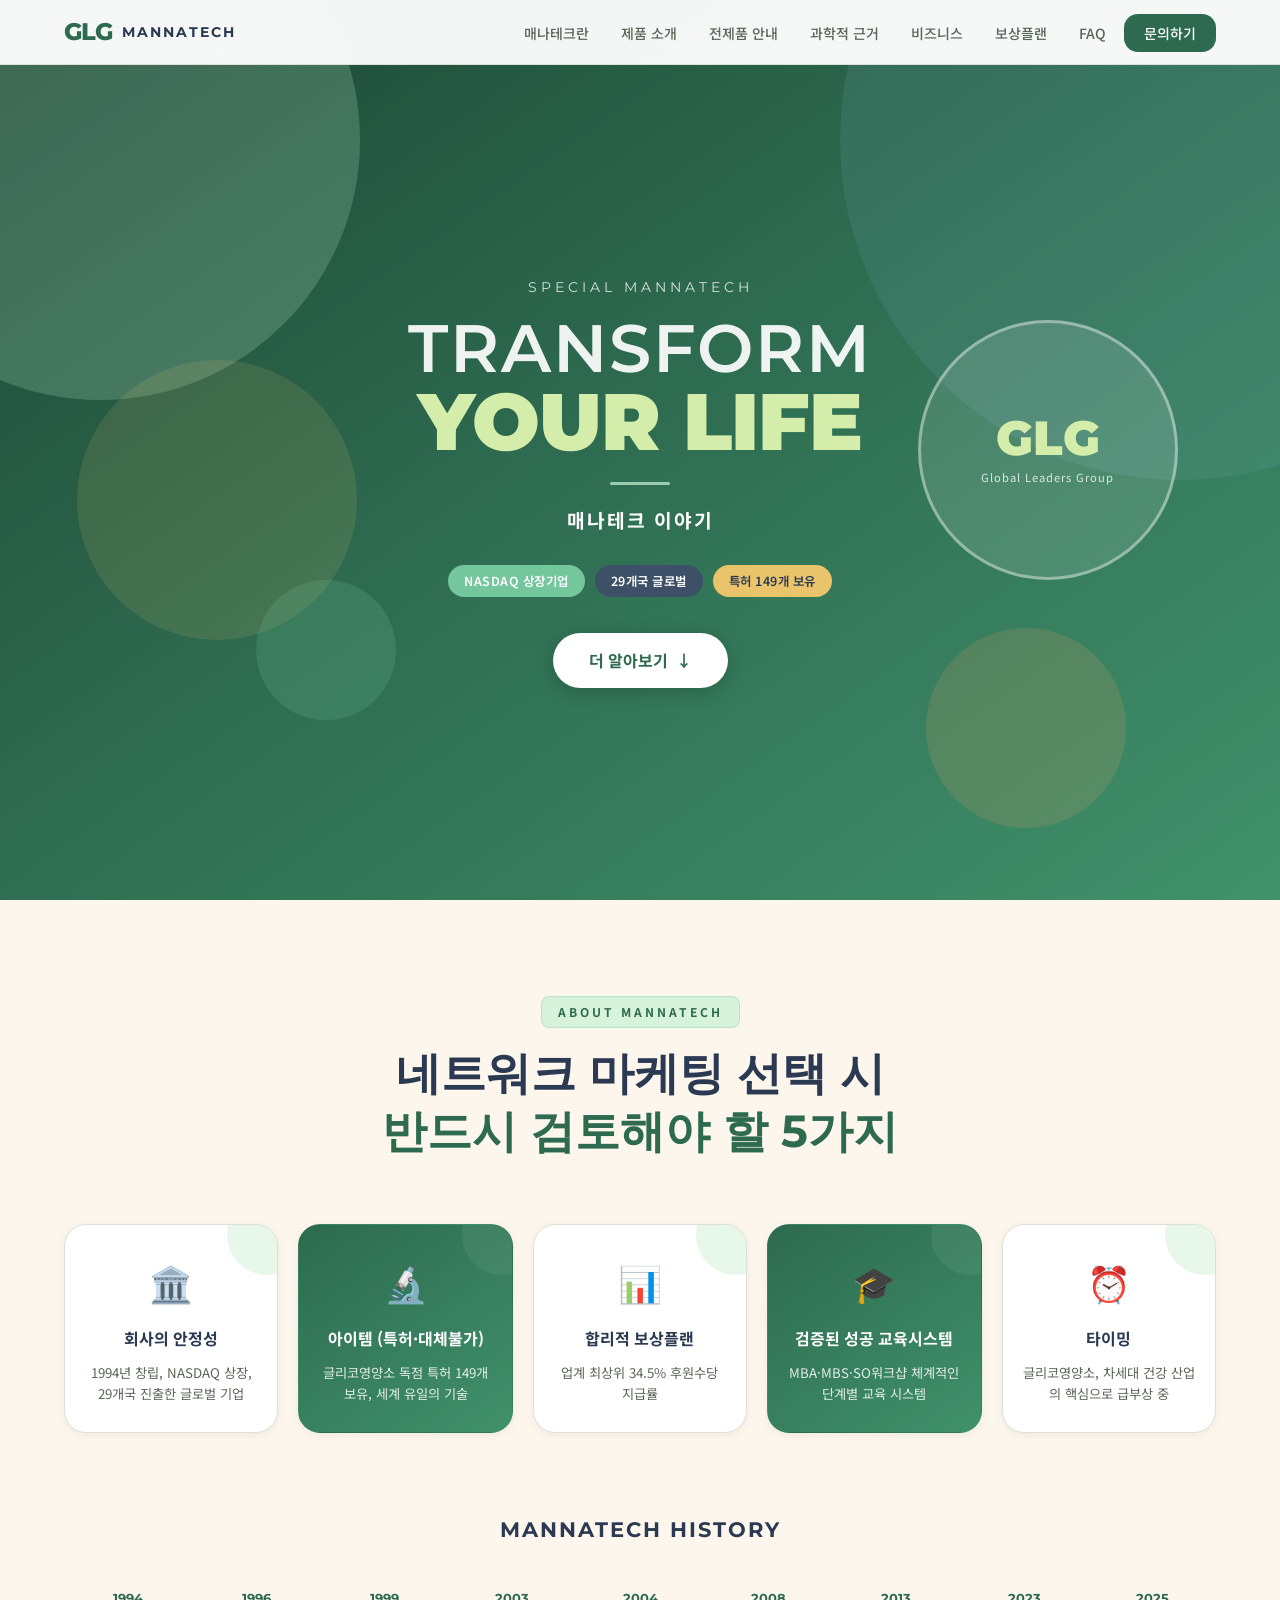
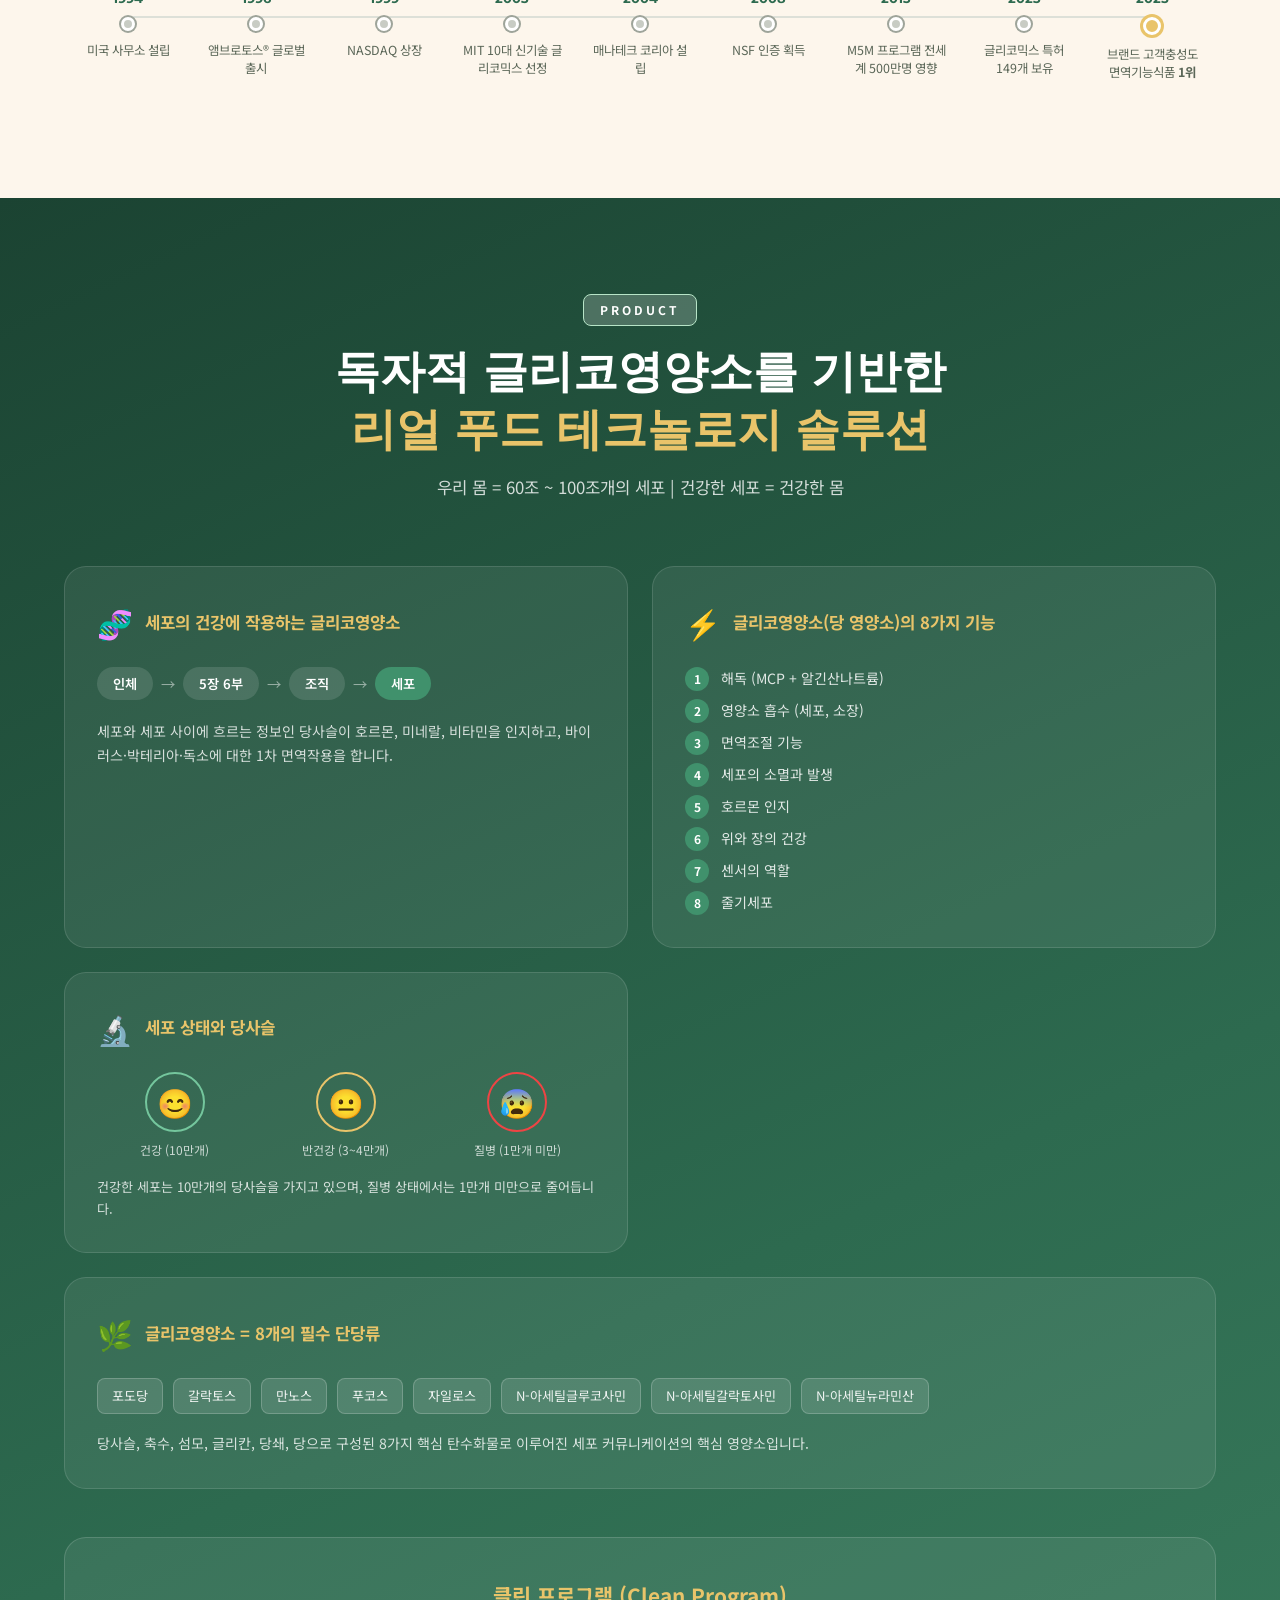
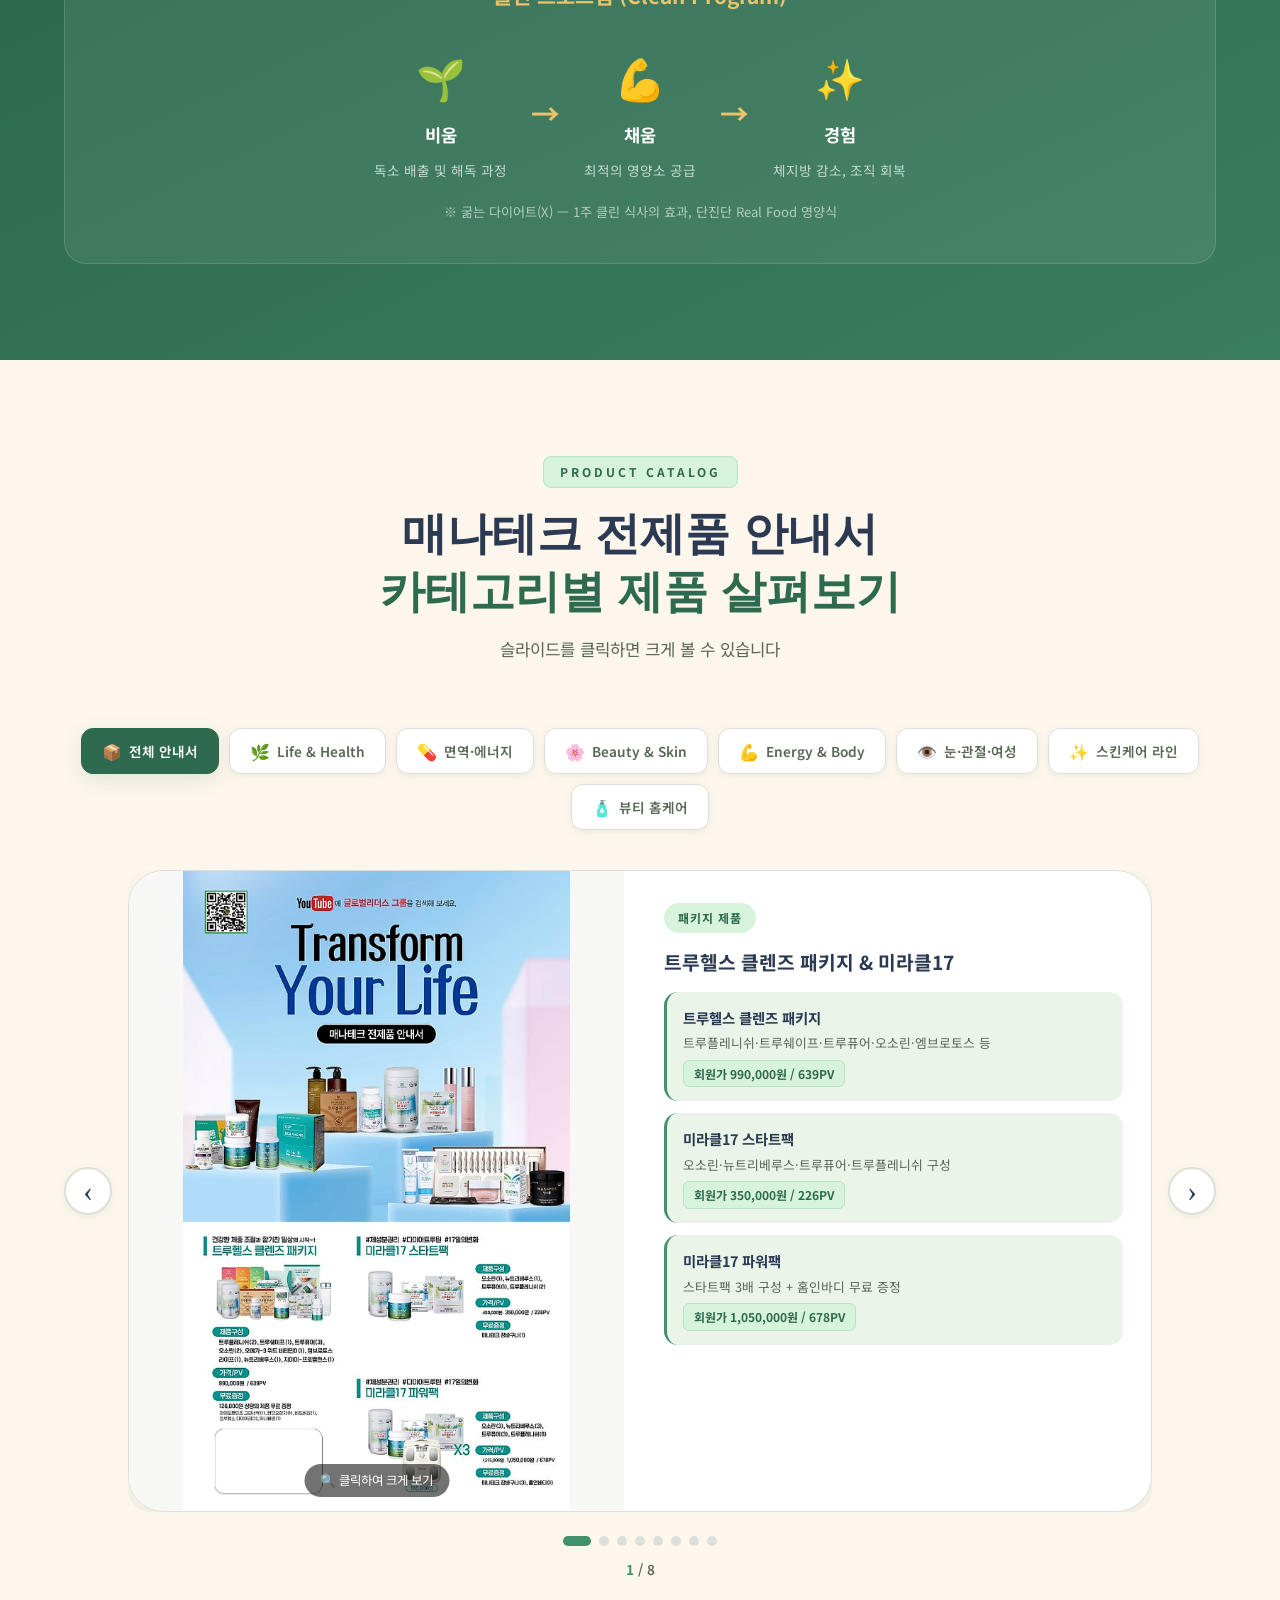
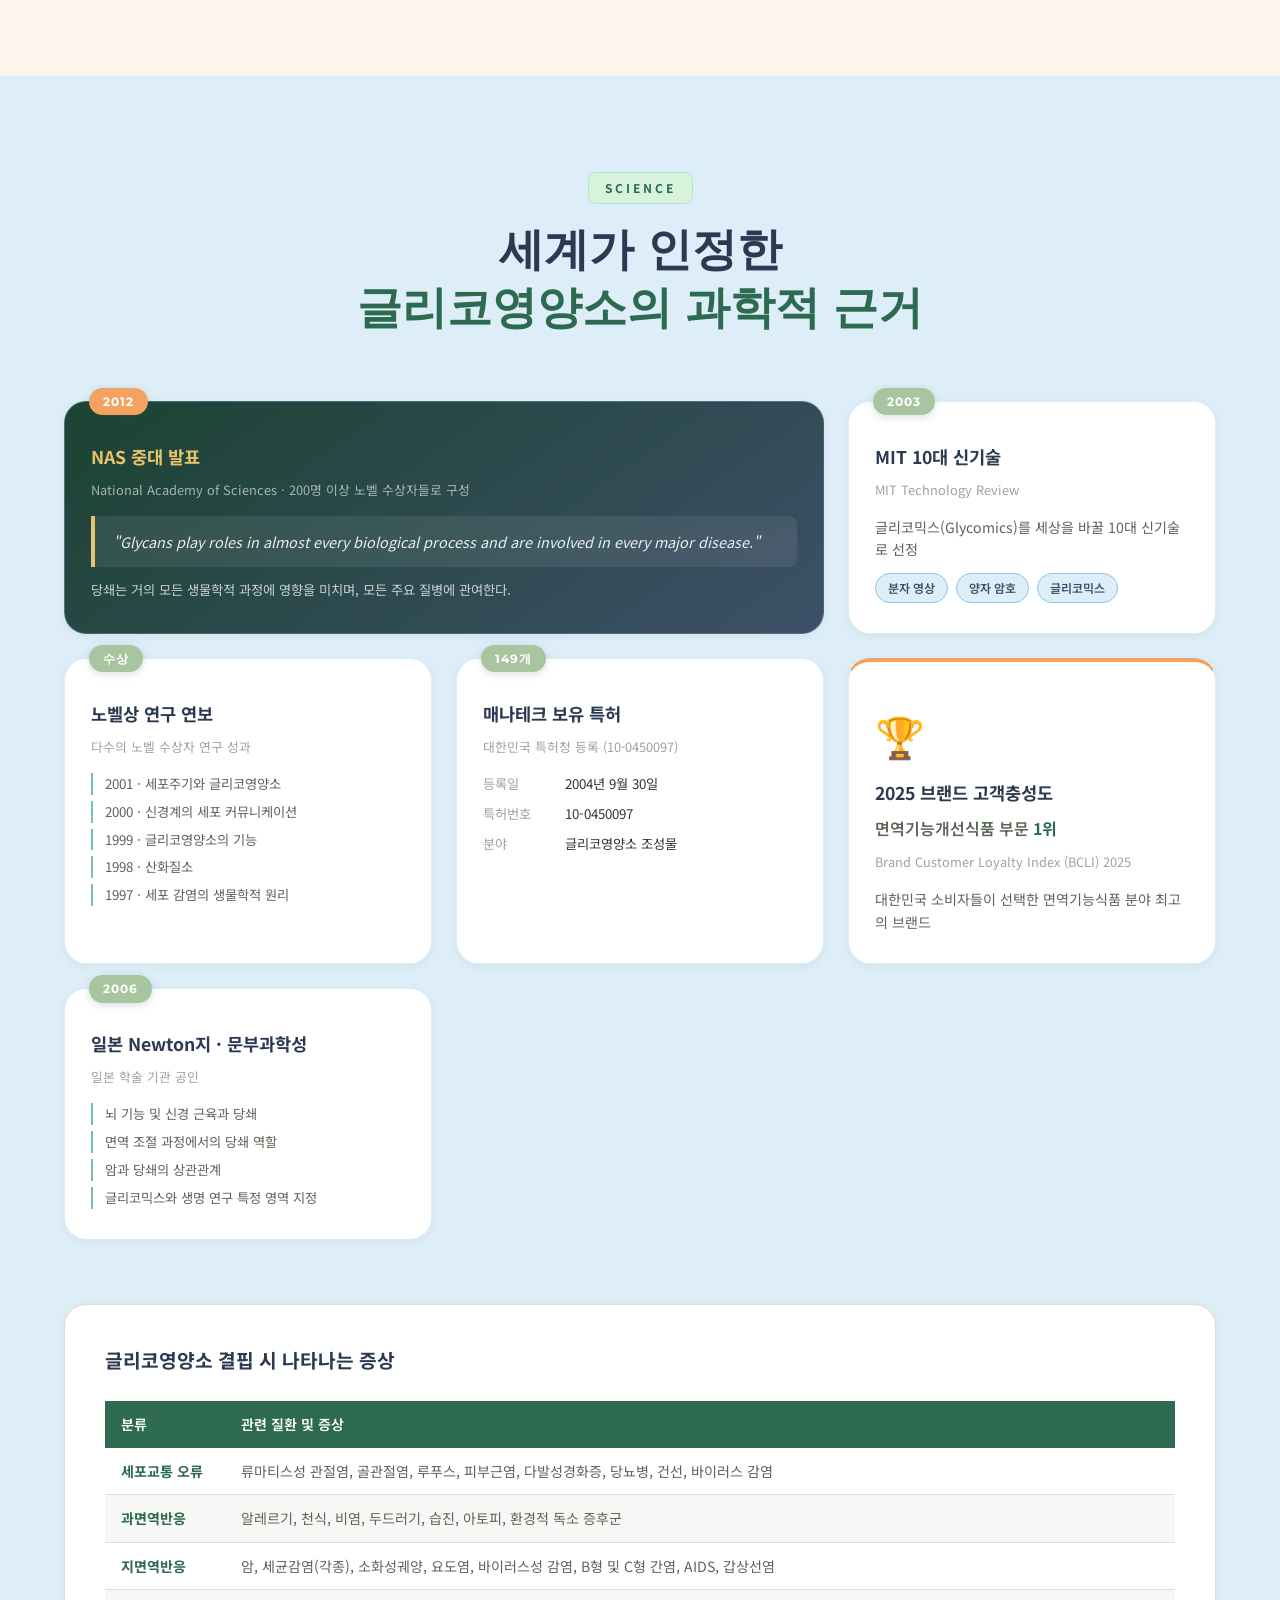
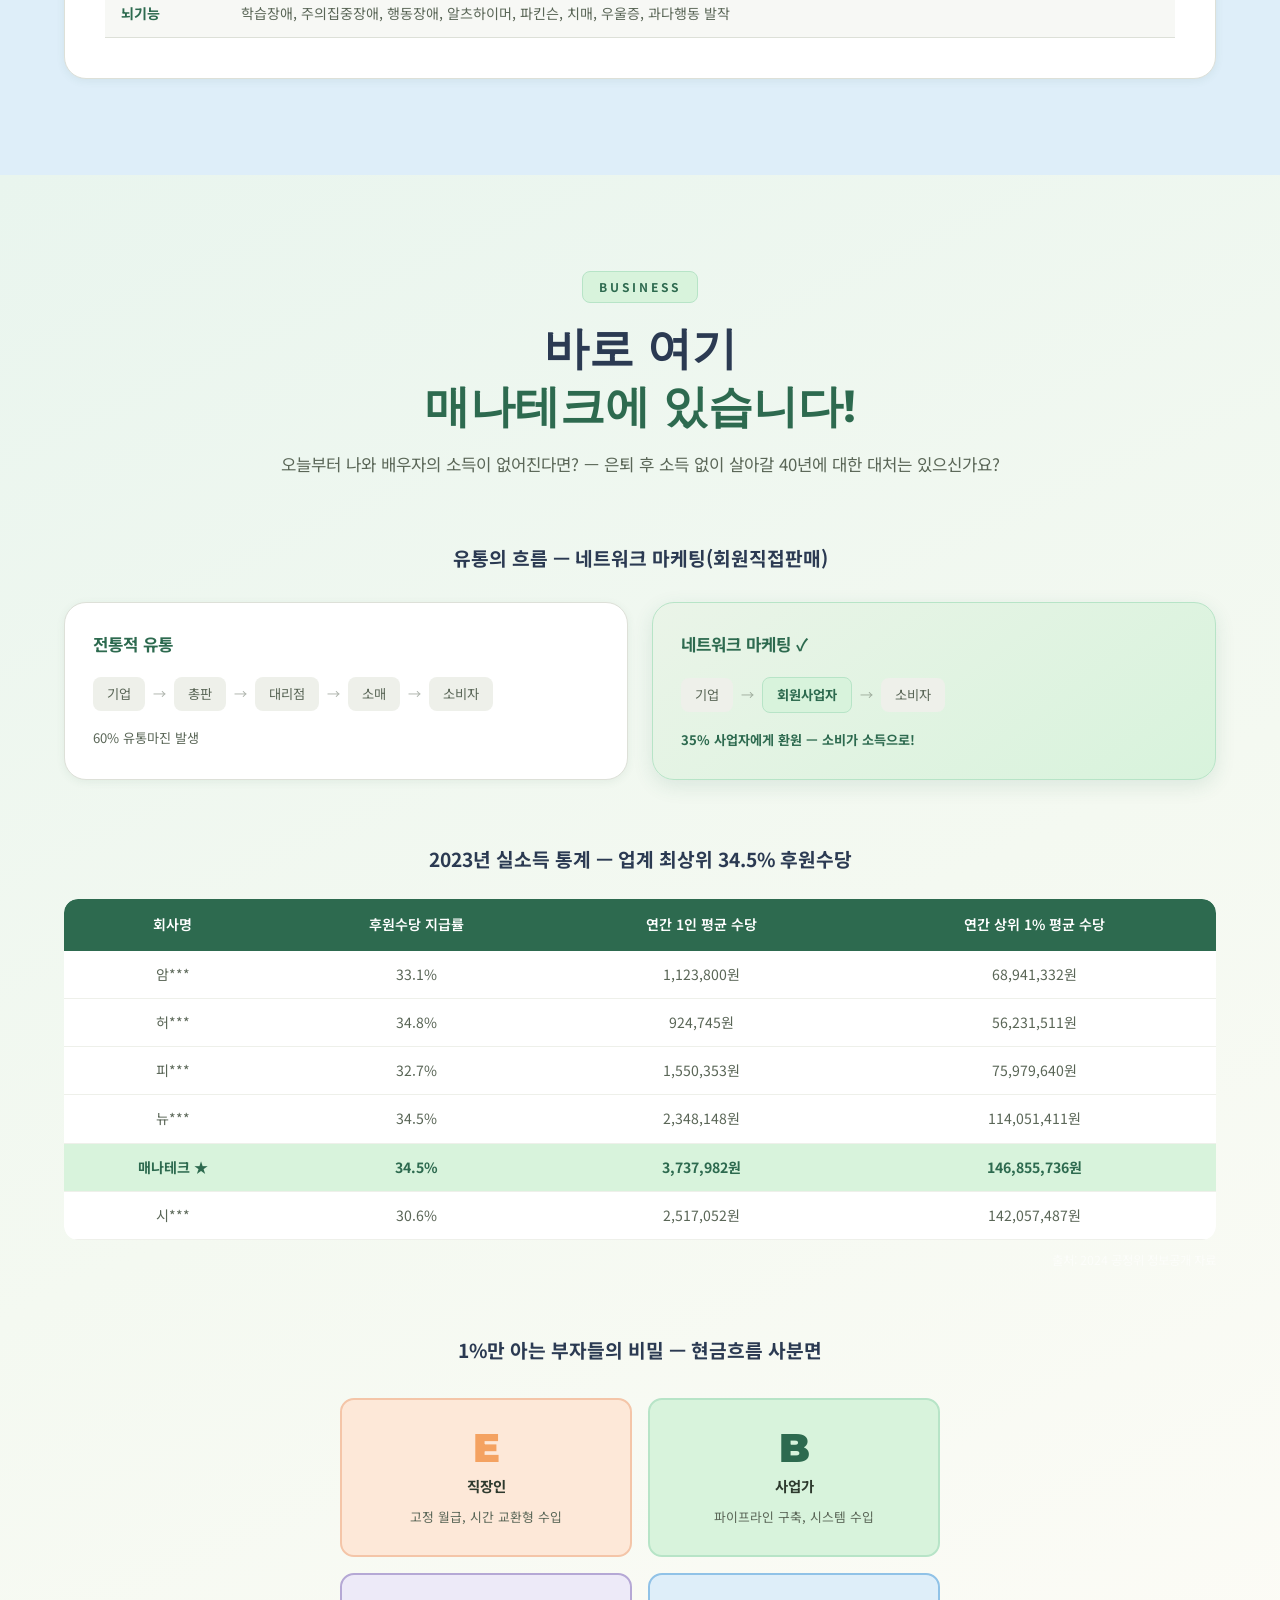
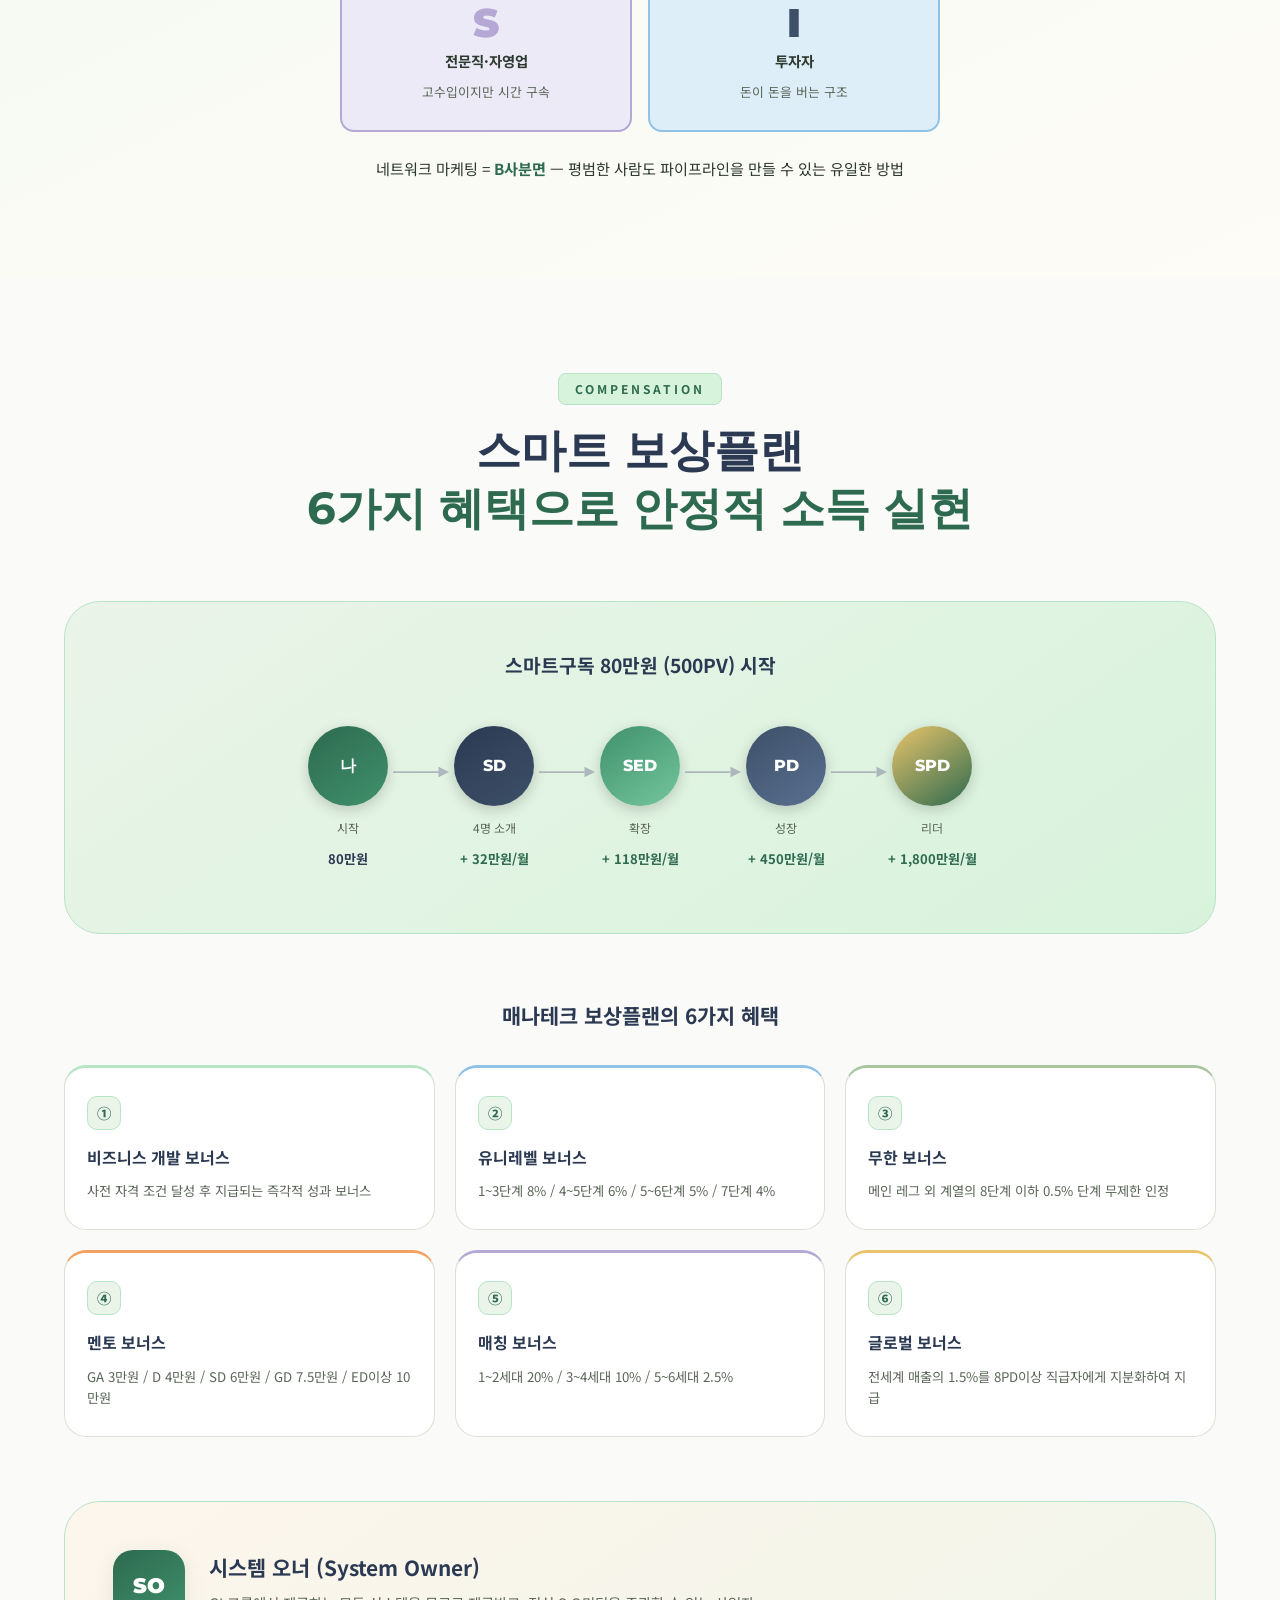
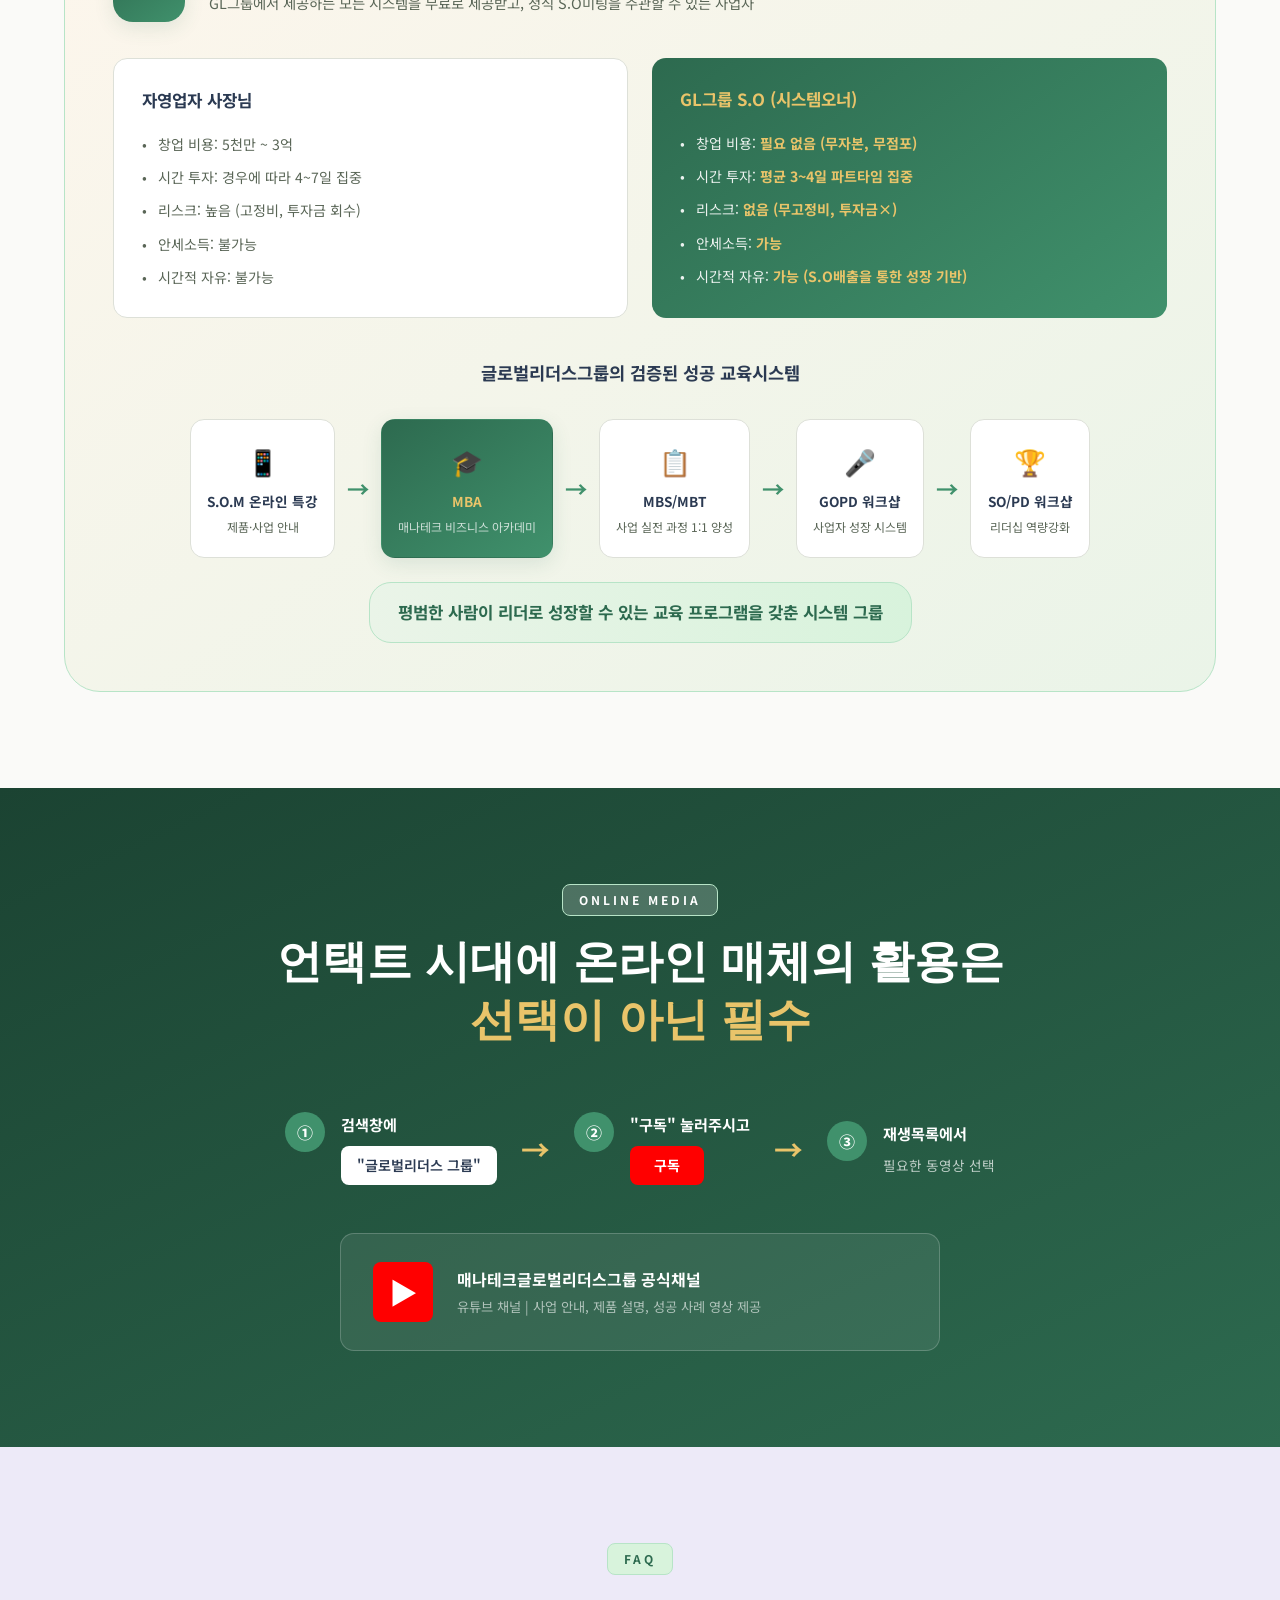
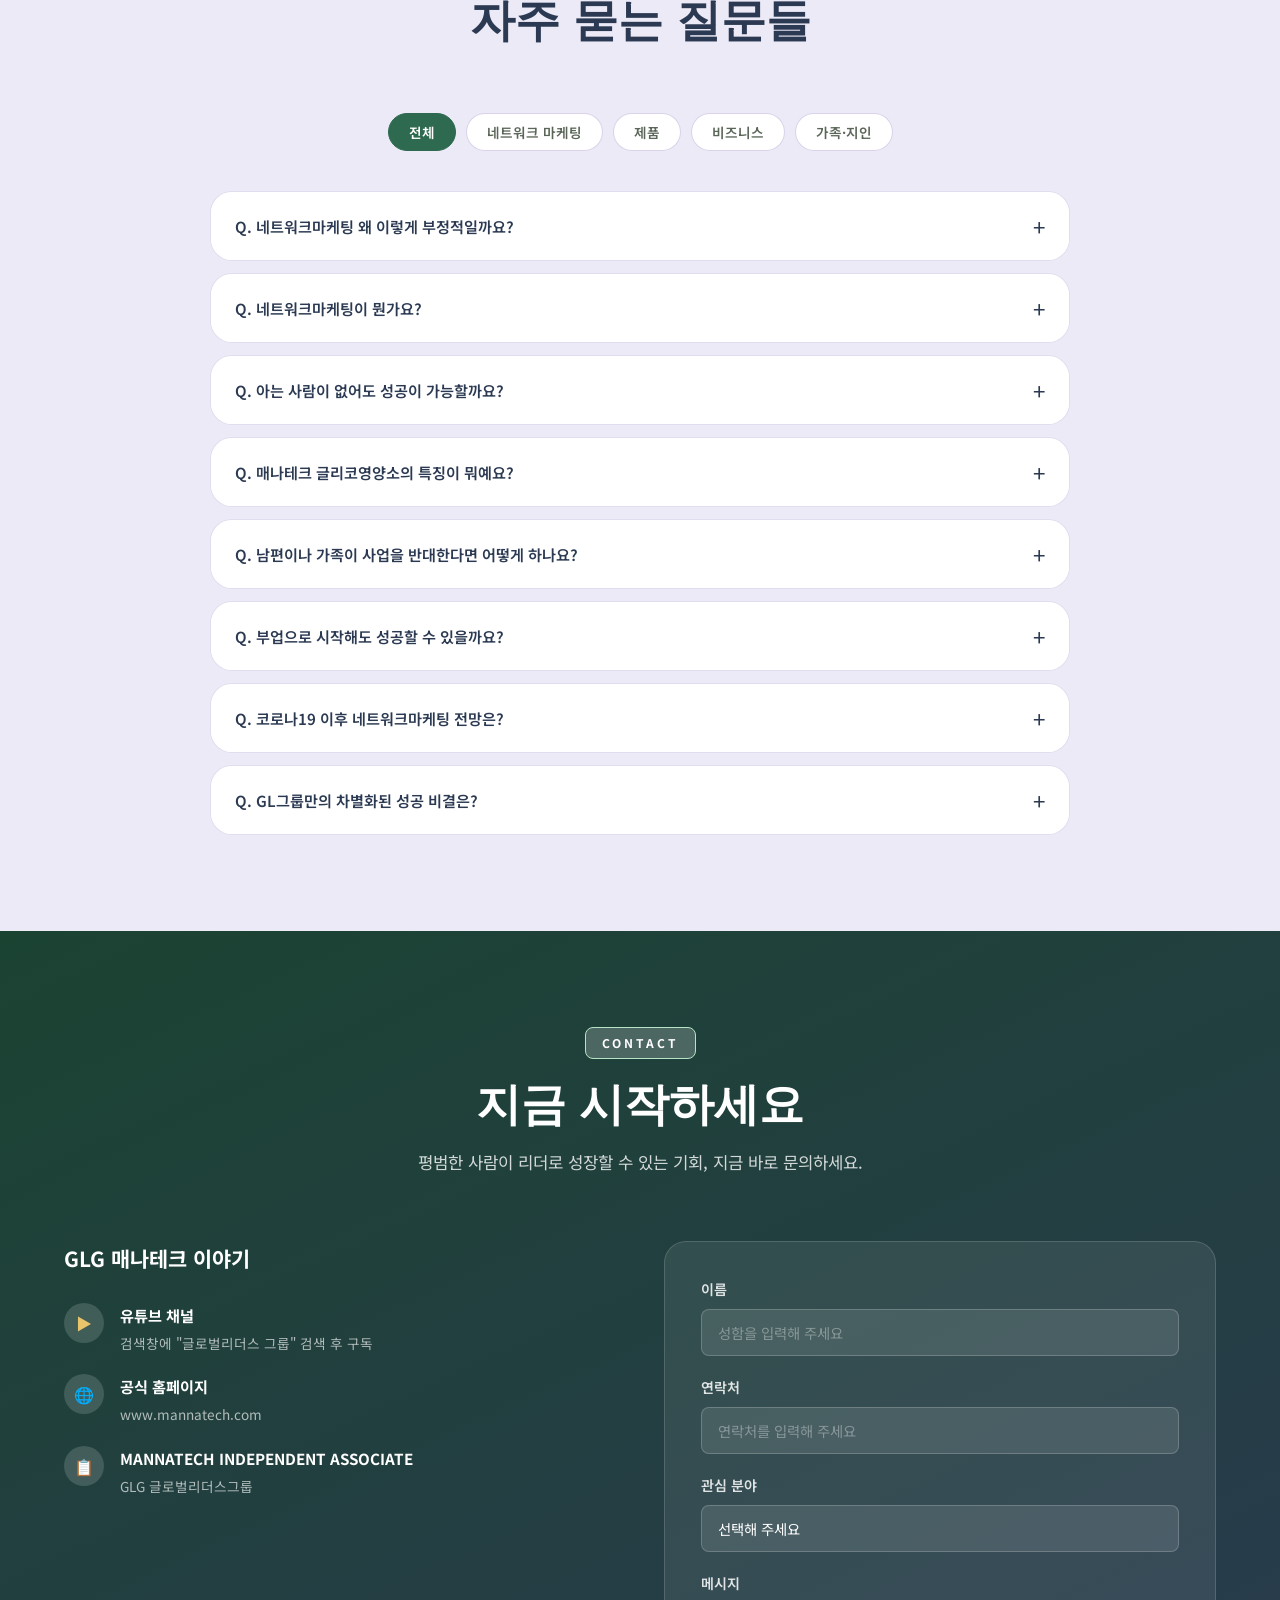
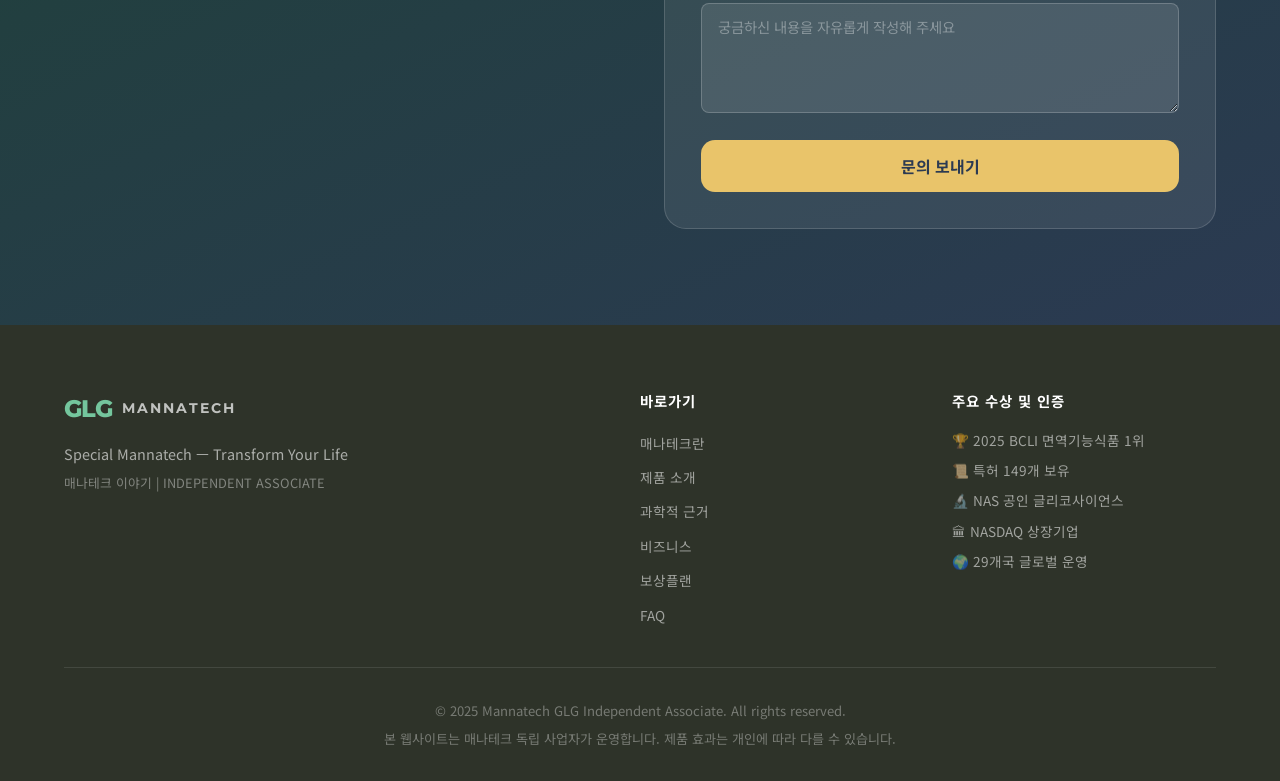
==== commit 9634e0e5: "feat: 유튜브 공식채널 카드 클릭 시 happyglg.com 링크 연결 - div.yt-brand → a.yt-brand[href=https://www.happyglg.com/" ====
--- a/index.html
+++ b/index.html
@@ -1163,13 +1163,13 @@
         </div>
       </div>
 
-      <div class="yt-brand">
+      <a class="yt-brand" href="https://www.happyglg.com/" target="_blank" rel="noopener noreferrer">
         <div class="yt-logo">▶</div>
         <div>
           <h3>매나테크글로벌리더스그룹 공식채널</h3>
           <p>유튜브 채널 | 사업 안내, 제품 설명, 성공 사례 영상 제공</p>
         </div>
-      </div>
+      </a>
     </div>
   </section>
 
--- a/css/style.css
+++ b/css/style.css
@@ -10,31 +10,53 @@
 }
 
 :root {
-  --green-dark:  #1a6b3c;
-  --green-mid:   #25924f;
-  --green-light: #3db870;
-  --green-pale:  #e8f5ed;
-  --navy:        #1c2b45;
-  --navy-mid:    #2d3f5e;
-  --navy-light:  #3d5279;
-  --yellow:      #f0c000;
-  --yellow-light:#fff3b0;
+  /* ── 브랜드 그린 (채도 낮춘 파스텔 계열) ── */
+  --green-dark:  #2d6a4f;   /* 메인 딥그린 */
+  --green-mid:   #40916c;   /* 미들그린 */
+  --green-light: #74c69d;   /* 라이트그린 */
+  --green-pale:  #d8f3dc;   /* 파스텔 민트 */
+  --green-soft:  #b7e4c7;   /* 소프트그린 */
+
+  /* ── 네이비 → 슬레이트 (AI틱한 딥네이비 제거) ── */
+  --navy:        #2b3a52;
+  --navy-mid:    #3d5068;
+  --navy-light:  #5a7091;
+
+  /* ── 파스텔 포인트 색 ── */
+  --peach:       #f4a261;   /* 살구 포인트 */
+  --peach-pale:  #fde8d8;   /* 파스텔 살구 */
+  --sage:        #a8c5a0;   /* 세이지그린 */
+  --sage-pale:   #eaf4e8;   /* 파스텔 세이지 */
+  --sky:         #90c2e7;   /* 파스텔 스카이블루 */
+  --sky-pale:    #deeef9;   /* 연한 하늘 */
+  --lavender:    #b5a8d5;   /* 연보라 */
+  --lavender-pale:#edeaf8;  /* 파스텔 라벤더 */
+  --cream:       #fdf6ec;   /* 크림 배경 */
+  --blush:       #fce4ec;   /* 블러쉬 핑크 */
+
+  /* ── 아이보리/중립 배경 ── */
+  --yellow:      #e9c46a;   /* 골든 옐로우 (채도 낮춤) */
+  --yellow-light:#fef3c7;   /* 파스텔 옐로우 */
   --white:       #ffffff;
-  --gray-50:     #f9fafb;
-  --gray-100:    #f3f4f6;
-  --gray-200:    #e5e7eb;
-  --gray-400:    #9ca3af;
-  --gray-600:    #4b5563;
-  --gray-800:    #1f2937;
-  --text-main:   #1f2937;
-  --text-sub:    #4b5563;
-  --radius-sm:   6px;
-  --radius-md:   12px;
-  --radius-lg:   20px;
-  --radius-xl:   32px;
-  --shadow-sm:   0 1px 4px rgba(0,0,0,.08);
-  --shadow-md:   0 4px 16px rgba(0,0,0,.10);
-  --shadow-lg:   0 8px 32px rgba(0,0,0,.12);
+  --off-white:   #fafaf8;   /* 따뜻한 오프화이트 */
+  --gray-50:     #f7f8f5;   /* 따뜻한 그레이 */
+  --gray-100:    #eef0ea;
+  --gray-200:    #dde0d8;
+  --gray-300:    #c8ccc4;
+  --gray-400:    #9ea49a;
+  --gray-600:    #555e52;
+  --gray-800:    #2e3329;
+  --text-main:   #2e3a2e;   /* 숲 다크그린 텍스트 */
+  --text-sub:    #5a6657;   /* 세이지 서브텍스트 */
+
+  /* ── 형태 / 그림자 ── */
+  --radius-sm:   8px;
+  --radius-md:   14px;
+  --radius-lg:   22px;
+  --radius-xl:   36px;
+  --shadow-sm:   0 2px 8px rgba(45,106,79,.08);
+  --shadow-md:   0 6px 20px rgba(45,106,79,.12);
+  --shadow-lg:   0 12px 36px rgba(45,106,79,.15);
   --transition:  .25s ease;
 }
 
@@ -164,25 +186,49 @@
 .hero-bg {
   position: absolute;
   inset: 0;
-  background: var(--green-dark);
+  /* 따뜻한 파스텔 그린 그라데이션 */
+  background: linear-gradient(145deg, #1b4332 0%, #2d6a4f 45%, #40916c 100%);
   z-index: 0;
 }
 
-/* Diagonal stripes */
+/* ── 유기적 물결 도형 (AI 직선 스트라이프 → 자연스러운 원/타원) ── */
 .stripe {
   position: absolute;
-  top: -20%;
-  width: 180px;
-  height: 200%;
-  opacity: .75;
+  border-radius: 50%;
+  opacity: .18;
   transform-origin: center;
-  transform: rotate(-35deg);
-}
-.stripe-1 { left: -4%;  background: var(--navy);        width: 160px; }
-.stripe-2 { left: 8%;   background: var(--yellow);       width: 80px; }
-.stripe-3 { left: 55%;  background: var(--navy);          width: 200px; }
-.stripe-4 { left: 70%;  background: var(--yellow);        width: 80px; }
-.stripe-5 { left: 82%;  background: rgba(0,0,0,.25);      width: 160px; }
+}
+/* 큰 원 배경 장식 */
+.stripe-1 {
+  width: 520px; height: 520px;
+  top: -120px; left: -160px;
+  background: var(--green-soft);
+  opacity: .22;
+}
+.stripe-2 {
+  width: 280px; height: 280px;
+  top: 40%; left: 6%;
+  background: var(--yellow);
+  opacity: .12;
+}
+.stripe-3 {
+  width: 680px; height: 680px;
+  top: -200px; right: -240px;
+  background: var(--sky);
+  opacity: .10;
+}
+.stripe-4 {
+  width: 200px; height: 200px;
+  bottom: 8%; right: 12%;
+  background: var(--peach);
+  opacity: .15;
+}
+.stripe-5 {
+  width: 140px; height: 140px;
+  bottom: 20%; left: 20%;
+  background: var(--green-light);
+  opacity: .18;
+}
 
 .hero-content {
   position: relative;
@@ -218,15 +264,16 @@
   font-size: clamp(2.8rem, 7vw, 5rem);
   font-weight: 900;
   letter-spacing: -1px;
-  color: var(--yellow);
+  color: #d4edaa; /* 파스텔 연두 - AI틱한 선명 옐로우 제거 */
 }
 
 .hero-divider {
-  width: 80px;
+  width: 60px;
   height: 3px;
-  background: var(--yellow);
+  background: var(--green-soft);
   margin: 20px auto;
   border-radius: 2px;
+  opacity: .8;
 }
 
 .hero-sub {
@@ -297,7 +344,7 @@
   font-family: 'Montserrat', sans-serif;
   font-size: 3rem;
   font-weight: 900;
-  color: var(--yellow);
+  color: #d4edaa;
   display: block;
   line-height: 1;
 }
@@ -321,11 +368,12 @@
   padding: 5px 16px;
   background: var(--green-pale);
   color: var(--green-dark);
-  border-radius: 40px;
+  border-radius: 8px; /* 알약→둥근 사각형 */
   font-size: .75rem;
   font-weight: 700;
   letter-spacing: 3px;
   margin-bottom: 16px;
+  border: 1px solid var(--green-soft);
 }
 .section-tag.white {
   background: rgba(255,255,255,.2);
@@ -355,7 +403,7 @@
    ABOUT — 5 PILLARS
    ========================================= */
 .about-section {
-  background: var(--gray-50);
+  background: var(--cream); /* 따뜻한 크림 배경 */
 }
 
 .five-pillars {
@@ -366,23 +414,37 @@
 }
 .pillar-card {
   background: var(--white);
-  border-radius: var(--radius-md);
+  border-radius: var(--radius-lg); /* 더 둥글게 */
   padding: 28px 20px;
   text-align: center;
   box-shadow: var(--shadow-sm);
-  border: 1px solid var(--gray-200);
+  border: 1.5px solid var(--gray-200);
   transition: all var(--transition);
-}
+  position: relative;
+  overflow: hidden;
+}
+.pillar-card::before {
+  content: '';
+  position: absolute;
+  top: -30px; right: -30px;
+  width: 80px; height: 80px;
+  border-radius: 50%;
+  background: var(--green-pale);
+  opacity: .6;
+  transition: transform var(--transition);
+}
+.pillar-card:hover::before { transform: scale(1.5); }
 .pillar-card:hover {
   box-shadow: var(--shadow-md);
-  transform: translateY(-4px);
-  border-color: var(--green-light);
+  transform: translateY(-5px);
+  border-color: var(--green-soft);
 }
 .pillar-card.featured {
-  background: linear-gradient(135deg, var(--green-dark) 0%, var(--green-mid) 100%);
+  background: linear-gradient(145deg, var(--green-dark) 0%, var(--green-mid) 100%);
   color: var(--white);
   border-color: transparent;
 }
+.pillar-card.featured::before { background: rgba(255,255,255,.1); }
 .pillar-card.featured h3 { color: var(--white); }
 .pillar-card.featured p { color: rgba(255,255,255,.85); }
 .pillar-icon {
@@ -479,7 +541,8 @@
    PRODUCT SECTION
    ========================================= */
 .product-section {
-  background: linear-gradient(160deg, var(--navy) 0%, var(--navy-mid) 100%);
+  /* 네이비 그라데이션 → 딥포레스트 파스텔 */
+  background: linear-gradient(155deg, #1b4332 0%, #2d6a4f 60%, #3a7d5e 100%);
 }
 
 .product-grid {
@@ -670,7 +733,7 @@
    SCIENCE SECTION
    ========================================= */
 .science-section {
-  background: var(--gray-50);
+  background: var(--sky-pale); /* 파스텔 하늘 배경 */
 }
 
 .science-grid {
@@ -682,31 +745,32 @@
 
 .sci-card {
   background: var(--white);
-  border-radius: var(--radius-md);
+  border-radius: var(--radius-lg);
   padding: 30px 26px;
   box-shadow: var(--shadow-sm);
-  border: 1px solid var(--gray-200);
+  border: 1.5px solid rgba(144,194,231,.3);
   position: relative;
   transition: all var(--transition);
 }
 .sci-card:hover {
   box-shadow: var(--shadow-md);
-  transform: translateY(-3px);
+  transform: translateY(-4px);
+  border-color: var(--sky);
 }
 .sci-card-featured {
-  background: linear-gradient(135deg, var(--navy) 0%, var(--navy-mid) 100%);
+  background: linear-gradient(145deg, #1b4332 0%, var(--navy-mid) 100%);
   color: var(--white);
   grid-column: span 2;
 }
 .sci-card-award {
-  border-top: 4px solid var(--yellow);
+  border-top: 4px solid var(--peach);
 }
 
 .sci-card-badge {
   position: absolute;
   top: -14px;
   left: 24px;
-  background: var(--green-dark);
+  background: var(--sage);
   color: var(--white);
   padding: 4px 14px;
   border-radius: 40px;
@@ -714,8 +778,9 @@
   font-weight: 700;
   letter-spacing: 1px;
   font-family: 'Montserrat', sans-serif;
-}
-.sci-card-featured .sci-card-badge { background: var(--yellow); color: var(--navy); }
+  box-shadow: 0 2px 8px rgba(45,106,79,.2);
+}
+.sci-card-featured .sci-card-badge { background: var(--peach); color: var(--white); }
 
 .sci-card h3 {
   font-size: 1.1rem;
@@ -756,12 +821,13 @@
   margin-top: 12px;
 }
 .sci-tags span {
-  background: var(--green-pale);
-  color: var(--green-dark);
+  background: var(--sky-pale);
+  color: var(--navy-mid);
   padding: 4px 12px;
   border-radius: 40px;
   font-size: .75rem;
   font-weight: 600;
+  border: 1px solid var(--sky);
 }
 
 .sci-list {
@@ -833,7 +899,7 @@
   font-size: .88rem;
 }
 .disease-table th {
-  background: var(--navy);
+  background: var(--green-dark);
   color: var(--white);
   padding: 12px 16px;
   text-align: left;
@@ -857,7 +923,24 @@
    BUSINESS SECTION
    ========================================= */
 .business-section {
-  background: linear-gradient(160deg, var(--green-dark) 0%, var(--green-mid) 100%);
+  /* 파스텔 세이지 → 크림 그라데이션 (AI틱한 진한 그린 → 따뜻한 자연색) */
+  background: linear-gradient(155deg, #e9f5ee 0%, #f4f9f1 50%, #fefcf7 100%);
+}
+
+/* Business 섹션 — 밝은 배경이므로 .white 텍스트를 어두운 색으로 덮어씌움 */
+.business-section .section-tag.white {
+  background: var(--green-pale);
+  color: var(--green-dark);
+  border-color: var(--green-soft);
+}
+.business-section .section-title.white {
+  color: var(--navy);
+}
+.business-section .section-title.white em {
+  color: var(--green-dark);
+}
+.business-section .section-desc.white {
+  color: var(--text-sub);
 }
 
 /* Distribution */
@@ -865,7 +948,7 @@
   margin-bottom: 64px;
 }
 .distrib-title {
-  color: var(--white);
+  color: var(--navy);
   font-size: 1.2rem;
   font-weight: 700;
   margin-bottom: 28px;
@@ -877,22 +960,25 @@
   gap: 24px;
 }
 .distrib-card {
-  background: rgba(255,255,255,.1);
-  border: 1px solid rgba(255,255,255,.2);
-  border-radius: var(--radius-md);
+  background: var(--white);
+  border: 1.5px solid var(--gray-200);
+  border-radius: var(--radius-lg);
   padding: 28px;
-  color: var(--white);
+  color: var(--text-main);
+  box-shadow: var(--shadow-sm);
 }
 .distrib-card.highlight-card {
-  background: rgba(255,255,255,.18);
-  border-color: var(--yellow);
+  background: linear-gradient(145deg, var(--sage-pale) 0%, var(--green-pale) 100%);
+  border-color: var(--green-soft);
+  box-shadow: var(--shadow-md);
 }
 .distrib-card h4 {
   font-size: 1.05rem;
   font-weight: 700;
-  color: var(--yellow);
+  color: var(--green-dark);
   margin-bottom: 18px;
 }
+.distrib-card.highlight-card h4 { color: var(--green-dark); }
 .distrib-flow {
   display: flex;
   align-items: center;
@@ -901,26 +987,28 @@
   margin-bottom: 16px;
 }
 .distrib-flow span {
-  background: rgba(255,255,255,.15);
+  background: var(--gray-100);
   padding: 6px 14px;
   border-radius: var(--radius-sm);
   font-size: .83rem;
+  color: var(--text-sub);
 }
 .highlight-span {
-  background: var(--green-dark) !important;
-  border: 1px solid var(--yellow) !important;
-  font-weight: 700;
-}
-.arr { background: none !important; padding: 0 !important; opacity: .6; font-size: 1.2rem; }
-.distrib-note { font-size: .82rem; color: rgba(255,255,255,.7); }
-.highlight-note { color: var(--yellow) !important; font-weight: 700; }
+  background: var(--green-pale) !important;
+  border: 1px solid var(--green-soft) !important;
+  color: var(--green-dark) !important;
+  font-weight: 700;
+}
+.arr { background: none !important; padding: 0 !important; opacity: .5; font-size: 1.2rem; }
+.distrib-note { font-size: .82rem; color: var(--text-sub); }
+.highlight-note { color: var(--green-dark) !important; font-weight: 700; }
 
 /* Stats */
 .stats-section {
   margin-bottom: 64px;
 }
 .stats-section h3 {
-  color: var(--white);
+  color: var(--navy);
   font-size: 1.2rem;
   font-weight: 700;
   margin-bottom: 24px;
@@ -936,7 +1024,7 @@
   overflow: hidden;
 }
 .stats-table th {
-  background: var(--navy);
+  background: var(--green-dark);
   color: var(--white);
   padding: 14px 18px;
   text-align: center;
@@ -949,8 +1037,9 @@
   color: var(--text-sub);
 }
 .mannatech-row td {
-  background: var(--yellow-light);
-  color: var(--navy) !important;
+  background: var(--green-pale);
+  color: var(--green-dark) !important;
+  font-weight: 600;
 }
 .stats-source {
   color: rgba(255,255,255,.6);
@@ -962,7 +1051,7 @@
 /* Cash Flow */
 .cashflow-section { text-align: center; }
 .cashflow-section h3 {
-  color: var(--white);
+  color: var(--navy);
   font-size: 1.2rem;
   font-weight: 700;
   margin-bottom: 32px;
@@ -980,9 +1069,10 @@
   color: var(--white);
   text-align: center;
 }
-.cf-b { background: var(--navy); border: 2px solid var(--yellow); }
-.cf-i { background: var(--navy-mid); }
-.cf-e, .cf-s { background: rgba(255,255,255,.12); }
+.cf-b { background: var(--green-pale); border: 2px solid var(--green-soft); }
+.cf-i { background: var(--sky-pale); border: 2px solid var(--sky); }
+.cf-e { background: var(--peach-pale); border: 2px solid #f4c5a8; }
+.cf-s { background: var(--lavender-pale); border: 2px solid var(--lavender); }
 .cf-letter {
   font-family: 'Montserrat', sans-serif;
   font-size: 2.5rem;
@@ -990,35 +1080,38 @@
   line-height: 1;
   margin-bottom: 6px;
 }
-.cf-b .cf-letter { color: var(--yellow); }
-.cf-i .cf-letter { color: var(--green-light); }
-.cf-e .cf-letter, .cf-s .cf-letter { color: rgba(255,255,255,.6); }
+.cf-b .cf-letter { color: var(--green-dark); }
+.cf-i .cf-letter { color: var(--navy-mid); }
+.cf-e .cf-letter { color: var(--peach); }
+.cf-s .cf-letter { color: var(--lavender); }
 .cf-name {
   font-size: .9rem;
   font-weight: 700;
+  color: var(--text-main);
   margin-bottom: 8px;
 }
-.cf-quad p { font-size: .8rem; color: rgba(255,255,255,.7); }
+.cf-quad p { font-size: .8rem; color: var(--text-sub); }
 .cashflow-note {
-  color: rgba(255,255,255,.85);
+  color: var(--text-main);
   font-size: .95rem;
 }
-.cashflow-note strong { color: var(--yellow); }
+.cashflow-note strong { color: var(--green-dark); }
 
 /* =========================================
    COMPENSATION SECTION
    ========================================= */
 .compensation-section {
-  background: var(--white);
+  background: var(--off-white); /* 따뜻한 오프화이트 */
 }
 
 /* Smart Plan Levels */
 .smart-plan {
-  background: var(--gray-50);
-  border-radius: var(--radius-lg);
+  background: linear-gradient(145deg, var(--sage-pale) 0%, var(--green-pale) 100%);
+  border-radius: var(--radius-xl);
   padding: 48px;
   margin-bottom: 64px;
   text-align: center;
+  border: 1.5px solid var(--green-soft);
 }
 .plan-title {
   font-size: 1.2rem;
@@ -1067,11 +1160,11 @@
   transform: translateY(-4px) scale(1.06);
   box-shadow: 0 8px 24px rgba(0,0,0,.22);
 }
-.plan-level-circle.start { background: var(--green-dark); }
-.plan-level-circle.sd    { background: var(--navy); }
-.plan-level-circle.sed   { background: var(--green-mid); }
-.plan-level-circle.pd    { background: var(--navy-mid); }
-.plan-level-circle.spd   { background: linear-gradient(135deg, #c8b400 0%, var(--green-dark) 100%); }
+.plan-level-circle.start { background: linear-gradient(145deg, #2d6a4f, #40916c); }
+.plan-level-circle.sd    { background: linear-gradient(145deg, #2b3a52, #3d5068); }
+.plan-level-circle.sed   { background: linear-gradient(145deg, #40916c, #74c69d); }
+.plan-level-circle.pd    { background: linear-gradient(145deg, #3d5068, #5a7091); }
+.plan-level-circle.spd   { background: linear-gradient(145deg, #e9c46a, #2d6a4f); }
 .plan-level-label  { font-size: .75rem; color: var(--text-sub); margin-top: 2px; }
 .plan-level-amount { font-size: .82rem; font-weight: 700; color: var(--navy); }
 .plan-earn         { color: var(--green-dark); }
@@ -1111,29 +1204,39 @@
   gap: 20px;
 }
 .bonus-card {
-  background: var(--gray-50);
-  border-radius: var(--radius-md);
+  background: var(--white);
+  border-radius: var(--radius-lg);
   padding: 28px 22px;
-  border: 1px solid var(--gray-200);
+  border: 1.5px solid var(--gray-200);
   transition: all var(--transition);
-}
+  position: relative;
+  overflow: hidden;
+}
+/* 카드 상단 파스텔 컬러 띠 */
+.bonus-card:nth-child(1) { border-top: 3px solid var(--green-soft); }
+.bonus-card:nth-child(2) { border-top: 3px solid var(--sky); }
+.bonus-card:nth-child(3) { border-top: 3px solid var(--sage); }
+.bonus-card:nth-child(4) { border-top: 3px solid var(--peach); }
+.bonus-card:nth-child(5) { border-top: 3px solid var(--lavender); }
+.bonus-card:nth-child(6) { border-top: 3px solid var(--yellow); }
 .bonus-card:hover {
   box-shadow: var(--shadow-md);
-  border-color: var(--green-light);
-  transform: translateY(-3px);
+  border-color: var(--green-soft);
+  transform: translateY(-4px);
 }
 .bonus-num {
   display: inline-flex;
   align-items: center;
   justify-content: center;
-  width: 32px;
-  height: 32px;
-  border-radius: 50%;
-  background: var(--green-dark);
-  color: var(--white);
-  font-weight: 700;
+  width: 34px;
+  height: 34px;
+  border-radius: 10px; /* 원 → 둥근 사각형으로 변경 */
+  background: var(--sage-pale);
+  color: var(--green-dark);
+  font-weight: 800;
   font-size: .9rem;
   margin-bottom: 14px;
+  border: 1.5px solid var(--green-soft);
 }
 .bonus-card h4 {
   font-size: 1rem;
@@ -1145,9 +1248,10 @@
 
 /* SO Section */
 .so-section {
-  background: var(--gray-50);
+  background: linear-gradient(145deg, var(--cream) 0%, var(--sage-pale) 100%);
   border-radius: var(--radius-xl);
   padding: 48px;
+  border: 1.5px solid var(--green-soft);
 }
 .so-header {
   display: flex;
@@ -1159,8 +1263,8 @@
   flex-shrink: 0;
   width: 72px;
   height: 72px;
-  border-radius: 50%;
-  background: linear-gradient(135deg, var(--green-dark), var(--green-mid));
+  border-radius: 20px; /* 원 → 둥근 사각형 */
+  background: linear-gradient(145deg, var(--green-dark), var(--green-mid));
   display: flex;
   align-items: center;
   justify-content: center;
@@ -1168,6 +1272,7 @@
   font-family: 'Montserrat', sans-serif;
   font-weight: 900;
   font-size: 1.3rem;
+  box-shadow: var(--shadow-md);
 }
 .so-header h3 {
   font-size: 1.3rem;
@@ -1192,7 +1297,7 @@
   border: 1px solid var(--gray-200);
 }
 .so-compare-col.gl {
-  background: linear-gradient(135deg, var(--green-dark), var(--green-mid));
+  background: linear-gradient(145deg, var(--green-dark), var(--green-mid));
   color: var(--white);
 }
 .so-compare-col h4 {
@@ -1241,9 +1346,10 @@
   transition: all var(--transition);
 }
 .edu-step.featured {
-  background: var(--green-dark);
-  border-color: var(--green-dark);
-  color: var(--white);
+  background: linear-gradient(145deg, var(--green-dark), var(--green-mid));
+  border-color: transparent;
+  color: var(--white);
+  box-shadow: var(--shadow-md);
 }
 .edu-step.featured .edu-name { color: var(--yellow); }
 .edu-step.featured .edu-desc { color: rgba(255,255,255,.75); }
@@ -1260,17 +1366,19 @@
   font-size: 1.05rem;
   font-weight: 700;
   color: var(--green-dark);
-  background: var(--green-pale);
-  padding: 16px 24px;
-  border-radius: var(--radius-md);
+  background: linear-gradient(90deg, var(--sage-pale), var(--green-pale));
+  padding: 16px 28px;
+  border-radius: var(--radius-lg);
   display: inline-block;
+  border: 1.5px solid var(--green-soft);
 }
 
 /* =========================================
    MEDIA SECTION
    ========================================= */
 .media-section {
-  background: linear-gradient(160deg, var(--navy) 0%, var(--navy-mid) 100%);
+  /* 미디어 섹션 - 딥포레스트 유지하되 파스텔 톤으로 완화 */
+  background: linear-gradient(155deg, #1b4332 0%, #2d6a4f 100%);
 }
 
 .youtube-guide {
@@ -1336,6 +1444,15 @@
   gap: 24px;
   max-width: 600px;
   margin: 0 auto;
+  text-decoration: none;
+  cursor: pointer;
+  transition: background var(--transition), border-color var(--transition), transform var(--transition), box-shadow var(--transition);
+}
+.yt-brand:hover {
+  background: rgba(255,255,255,.15);
+  border-color: rgba(255,255,255,.45);
+  transform: translateY(-3px);
+  box-shadow: 0 8px 28px rgba(0,0,0,.25);
 }
 .yt-logo {
   width: 60px;
@@ -1360,7 +1477,7 @@
 /* =========================================
    FAQ SECTION
    ========================================= */
-.faq-section { background: var(--white); }
+.faq-section { background: var(--lavender-pale); /* 파스텔 라벤더 배경 */ }
 
 .faq-categories {
   display: flex;
@@ -1372,7 +1489,7 @@
 .faq-cat-btn {
   padding: 8px 20px;
   border-radius: 40px;
-  border: 2px solid var(--gray-200);
+  border: 1.5px solid rgba(181,168,213,.5);
   font-size: .85rem;
   font-weight: 600;
   color: var(--text-sub);
@@ -1394,12 +1511,13 @@
   margin: 0 auto;
 }
 .faq-item {
-  border: 1px solid var(--gray-200);
-  border-radius: var(--radius-md);
+  border: 1.5px solid rgba(181,168,213,.4);
+  border-radius: var(--radius-lg);
   overflow: hidden;
   transition: all var(--transition);
-}
-.faq-item:hover { border-color: var(--green-light); }
+  background: var(--white);
+}
+.faq-item:hover { border-color: var(--lavender); box-shadow: var(--shadow-sm); }
 .faq-item.hidden { display: none; }
 
 .faq-q {
@@ -1408,7 +1526,7 @@
   align-items: center;
   justify-content: space-between;
   padding: 18px 24px;
-  background: var(--gray-50);
+  background: var(--white);
   font-size: .95rem;
   font-weight: 600;
   color: var(--navy);
@@ -1416,7 +1534,7 @@
   gap: 12px;
   transition: background var(--transition);
 }
-.faq-q:hover { background: var(--green-pale); color: var(--green-dark); }
+.faq-q:hover { background: var(--lavender-pale); color: var(--navy); }
 .faq-item.open .faq-q { background: var(--green-dark); color: var(--white); }
 .faq-icon {
   font-size: 1.4rem;
@@ -1445,7 +1563,7 @@
    CONTACT SECTION
    ========================================= */
 .contact-section {
-  background: linear-gradient(160deg, var(--green-dark) 0%, var(--navy) 100%);
+  background: linear-gradient(155deg, #1b4332 0%, #2b3a52 100%);
 }
 
 .contact-wrap {
@@ -1537,7 +1655,7 @@
    FOOTER
    ========================================= */
 .footer {
-  background: var(--gray-800);
+  background: var(--gray-800); /* #2e3329 - 따뜻한 다크 */
   color: rgba(255,255,255,.8);
   padding: 64px 0 32px;
 }
@@ -1595,7 +1713,7 @@
   right: 32px;
   width: 48px;
   height: 48px;
-  border-radius: 50%;
+  border-radius: 14px; /* 원→둥근사각형 */
   background: var(--green-dark);
   color: var(--white);
   font-size: 1.2rem;
@@ -1611,7 +1729,7 @@
   cursor: pointer;
 }
 .scroll-top.visible { opacity: 1; pointer-events: auto; }
-.scroll-top:hover { background: var(--navy); transform: translateY(-3px); }
+.scroll-top:hover { background: var(--green-mid); transform: translateY(-3px); }
 
 /* =========================================
    RESPONSIVE — TABLET (≤ 1024px)
@@ -1766,7 +1884,7 @@
    PRODUCT CATALOG SECTION
    ========================================= */
 .catalog-section {
-  background: var(--gray-50);
+  background: var(--cream); /* 따뜻한 크림 */
 }
 
 /* ---- Category Tabs ---- */
@@ -1783,24 +1901,27 @@
   gap: 7px;
   padding: 10px 20px;
   background: var(--white);
-  border: 2px solid var(--gray-200);
-  border-radius: 40px;
+  border: 1.5px solid var(--gray-200);
+  border-radius: 12px; /* 알약형→둥근 사각형 */
   font-size: .85rem;
   font-weight: 600;
   color: var(--text-sub);
   cursor: pointer;
   transition: all var(--transition);
   font-family: inherit;
+  box-shadow: var(--shadow-sm);
 }
 .cat-tab:hover {
-  border-color: var(--green-mid);
+  border-color: var(--green-soft);
   color: var(--green-dark);
-  background: var(--green-pale);
+  background: var(--sage-pale);
+  transform: translateY(-2px);
 }
 .cat-tab.active {
   background: var(--green-dark);
   border-color: var(--green-dark);
   color: var(--white);
+  box-shadow: var(--shadow-md);
 }
 .cat-tab-icon { font-size: 1rem; }
 
@@ -1833,10 +1954,10 @@
   grid-template-columns: 1fr 1fr;
   gap: 32px;
   background: var(--white);
-  border-radius: var(--radius-lg);
+  border-radius: var(--radius-xl);
   overflow: hidden;
-  border: 1px solid var(--gray-200);
-  box-shadow: var(--shadow-md);
+  border: 1.5px solid var(--gray-200);
+  box-shadow: 0 8px 32px rgba(45,106,79,.10);
 }
 
 /* ---- Slide Image ---- */
@@ -1844,7 +1965,7 @@
   position: relative;
   overflow: hidden;
   cursor: zoom-in;
-  background: #f0f0f0;
+  background: var(--gray-50);
   min-height: 520px;
   max-height: 640px;
   display: flex;
@@ -1922,8 +2043,8 @@
   gap: 12px;
 }
 .slide-product-item {
-  background: var(--gray-50);
-  border-radius: var(--radius-sm);
+  background: var(--sage-pale);
+  border-radius: var(--radius-md);
   padding: 14px 16px;
   border-left: 3px solid var(--green-mid);
   transition: background var(--transition);
@@ -1946,12 +2067,13 @@
 }
 .price-tag {
   display: inline-block;
-  background: var(--green-dark);
-  color: var(--white);
+  background: var(--green-pale);
+  color: var(--green-dark);
   font-size: .75rem;
   font-weight: 700;
   padding: 3px 10px;
-  border-radius: 4px;
+  border-radius: 6px;
+  border: 1px solid var(--green-soft);
 }
 
 /* ---- Slider Navs ---- */
@@ -1998,7 +2120,7 @@
   padding: 0;
 }
 .dot.active {
-  background: var(--green-dark);
+  background: var(--green-mid);
   width: 28px;
   border-radius: 5px;
 }
@@ -2010,7 +2132,7 @@
   color: var(--text-sub);
   font-weight: 600;
 }
-#slideCurrentNum { color: var(--green-dark); font-weight: 700; }
+#slideCurrentNum { color: var(--green-mid); font-weight: 700; }
 
 /* =========================================
    LIGHTBOX OVERLAY
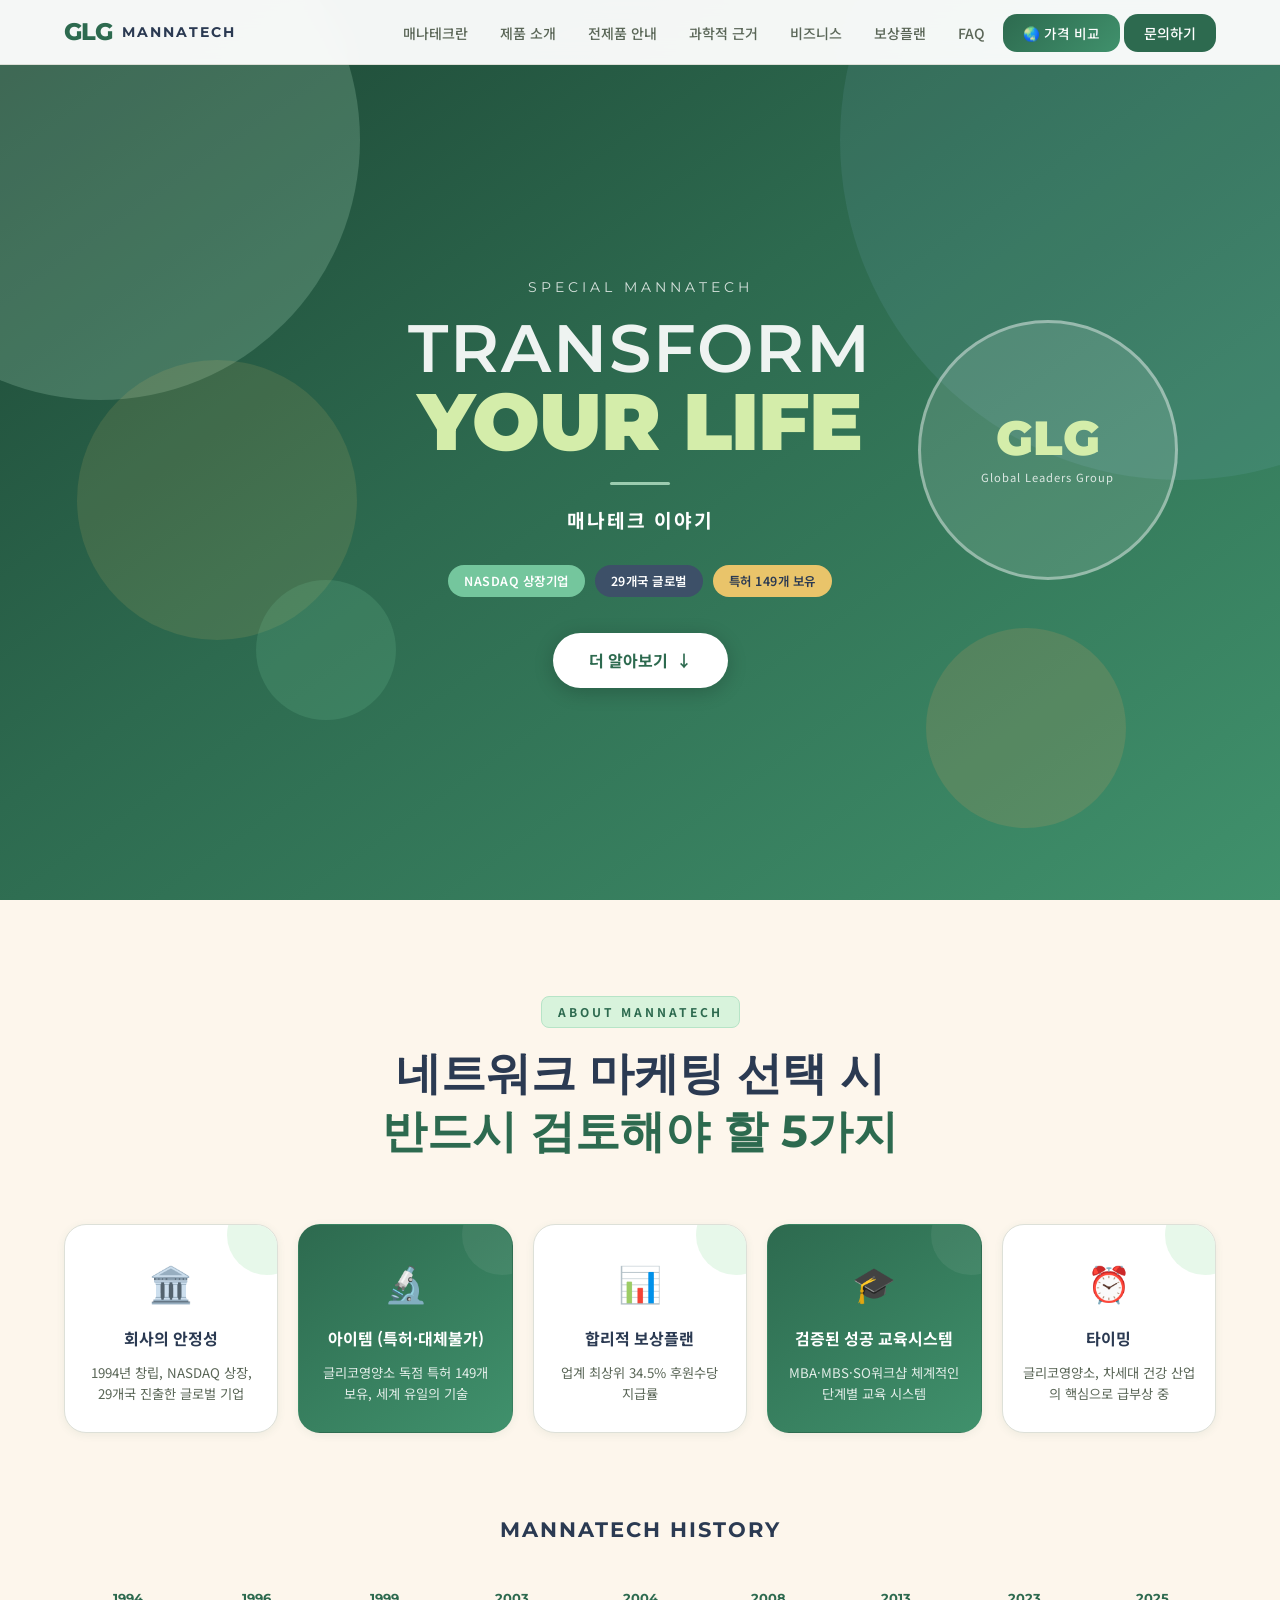
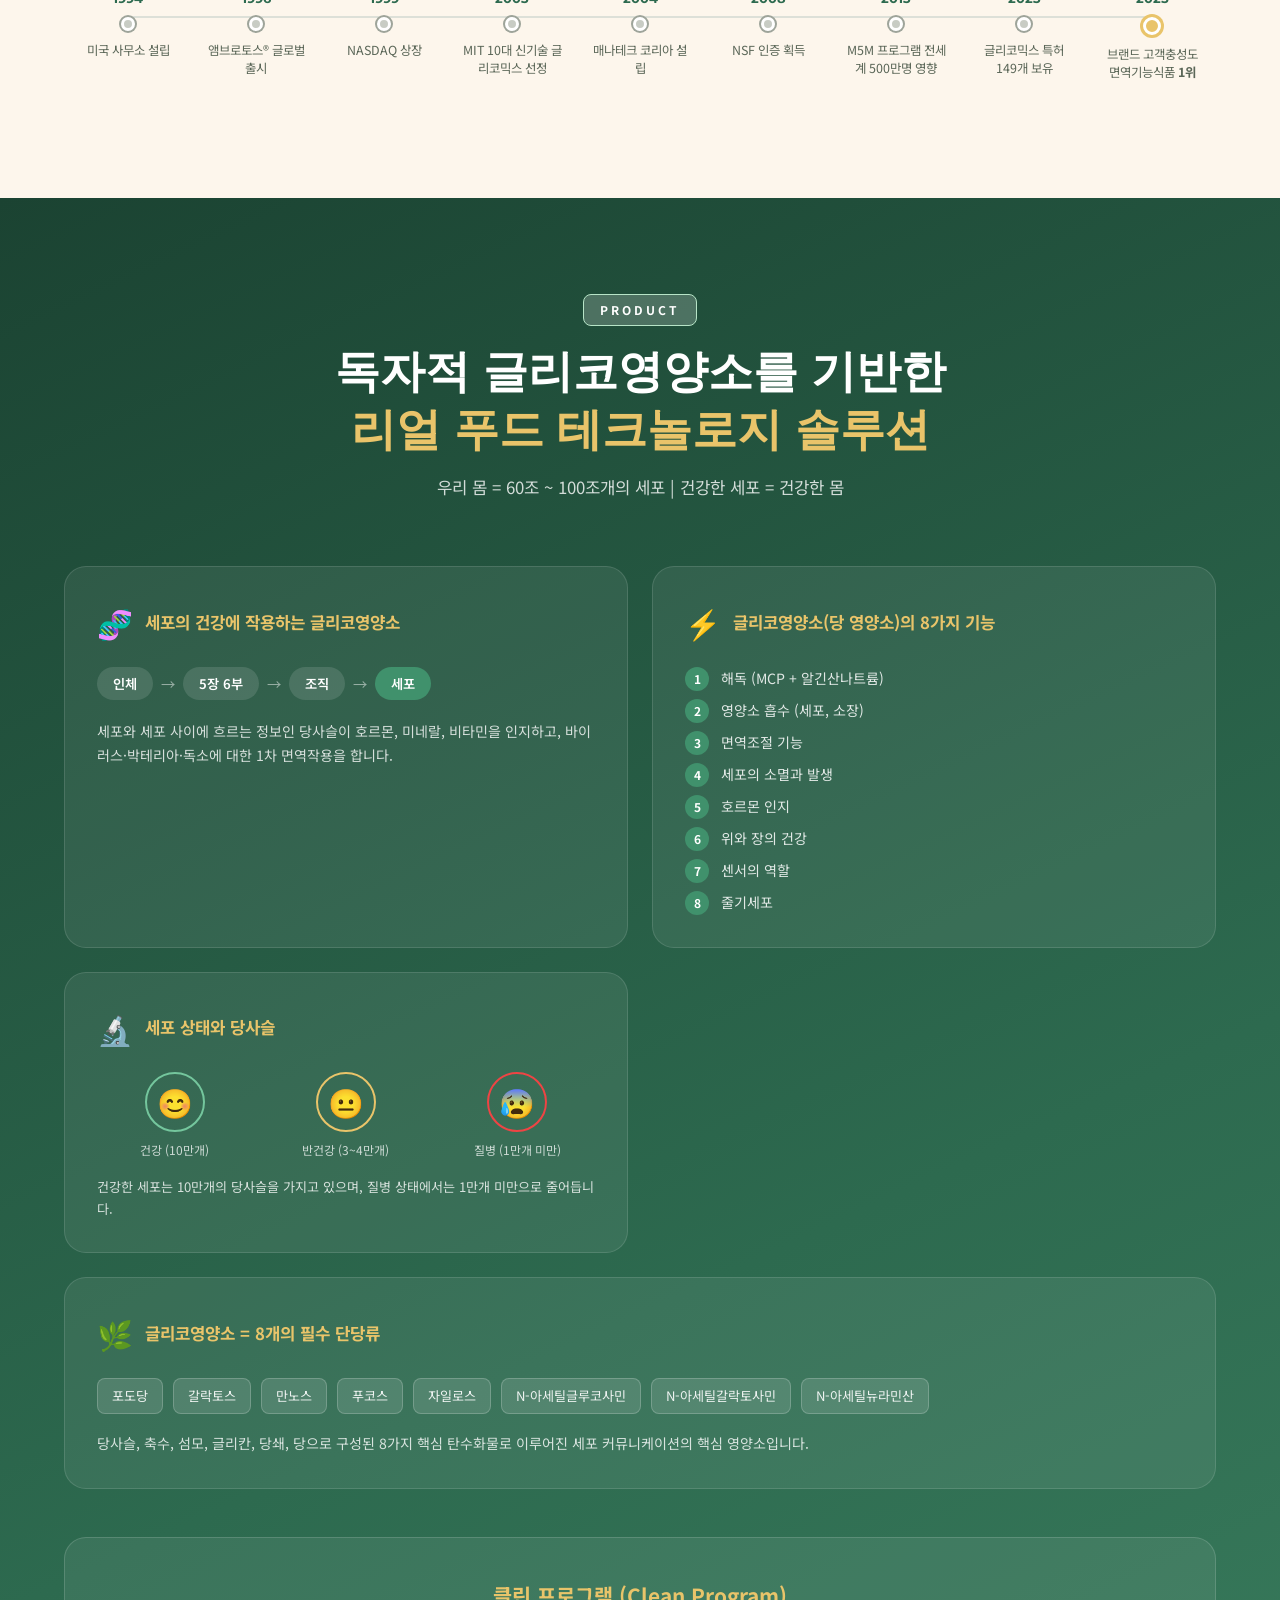
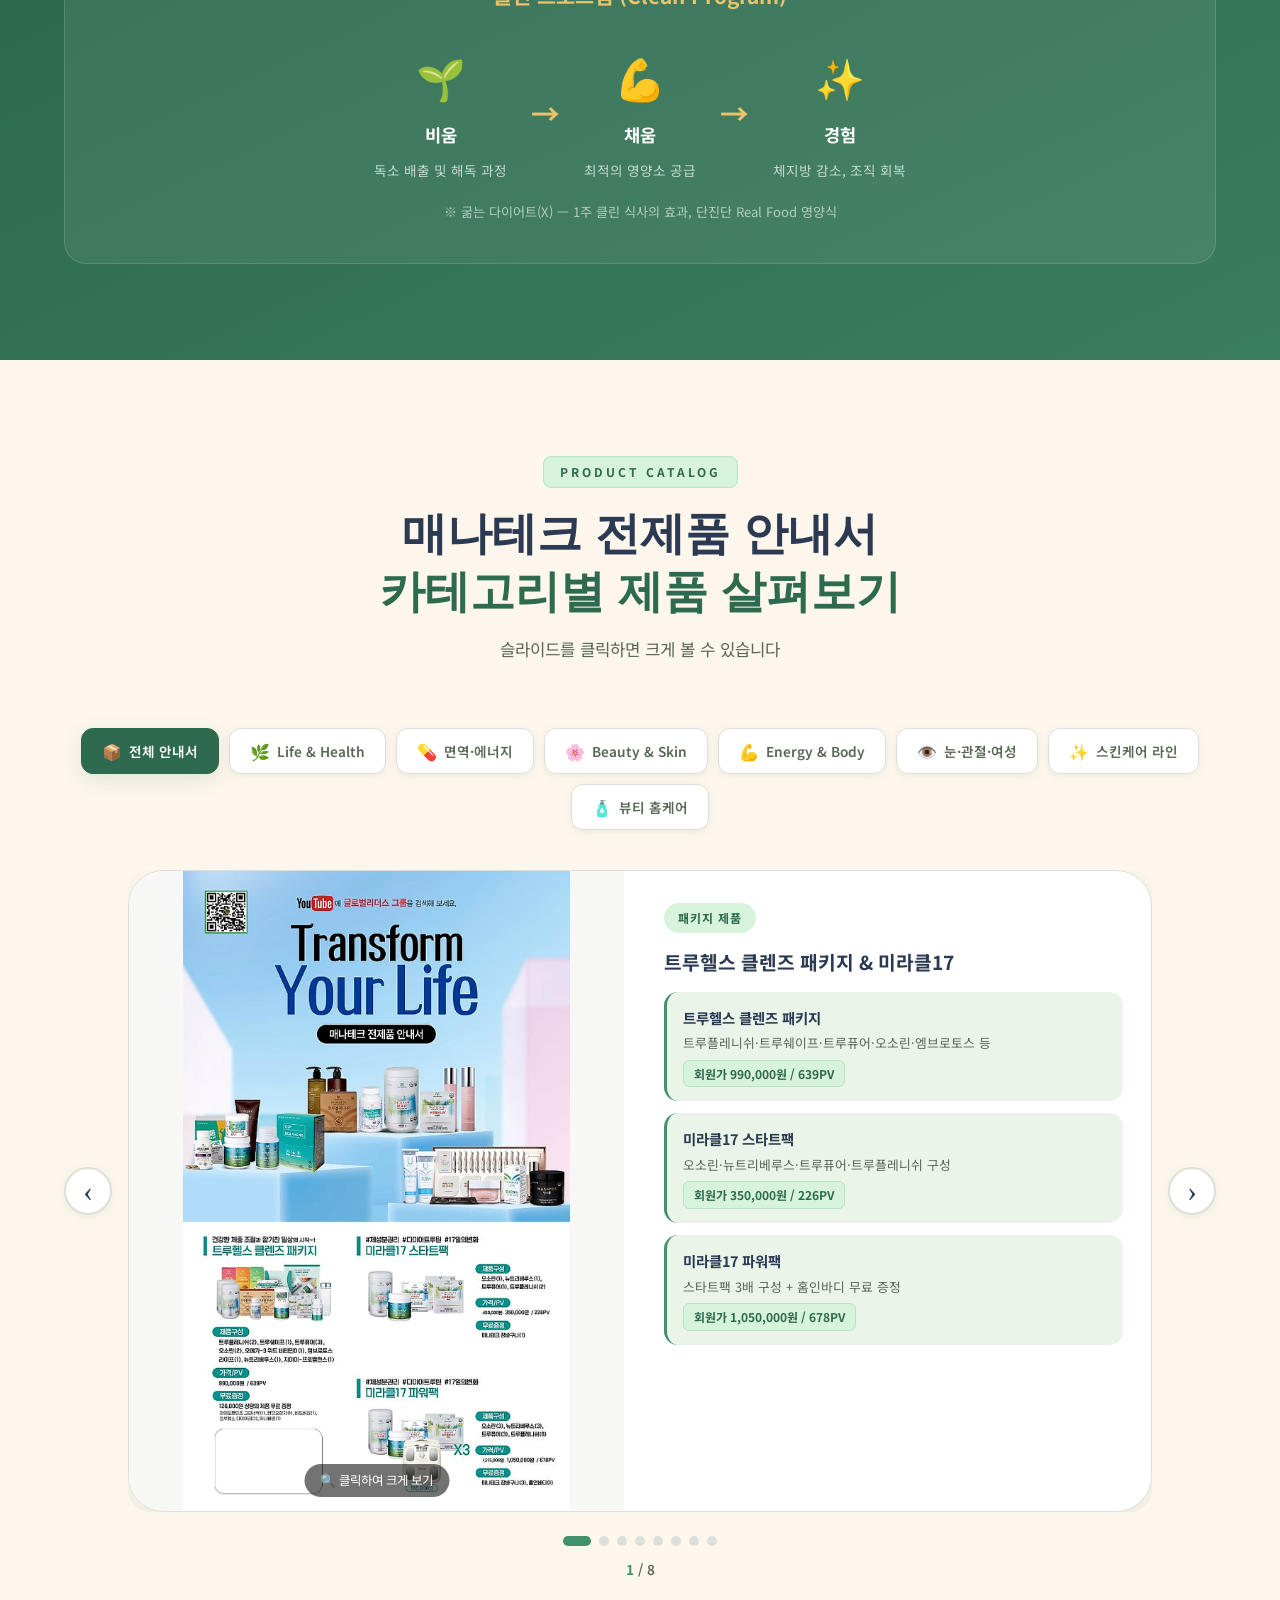
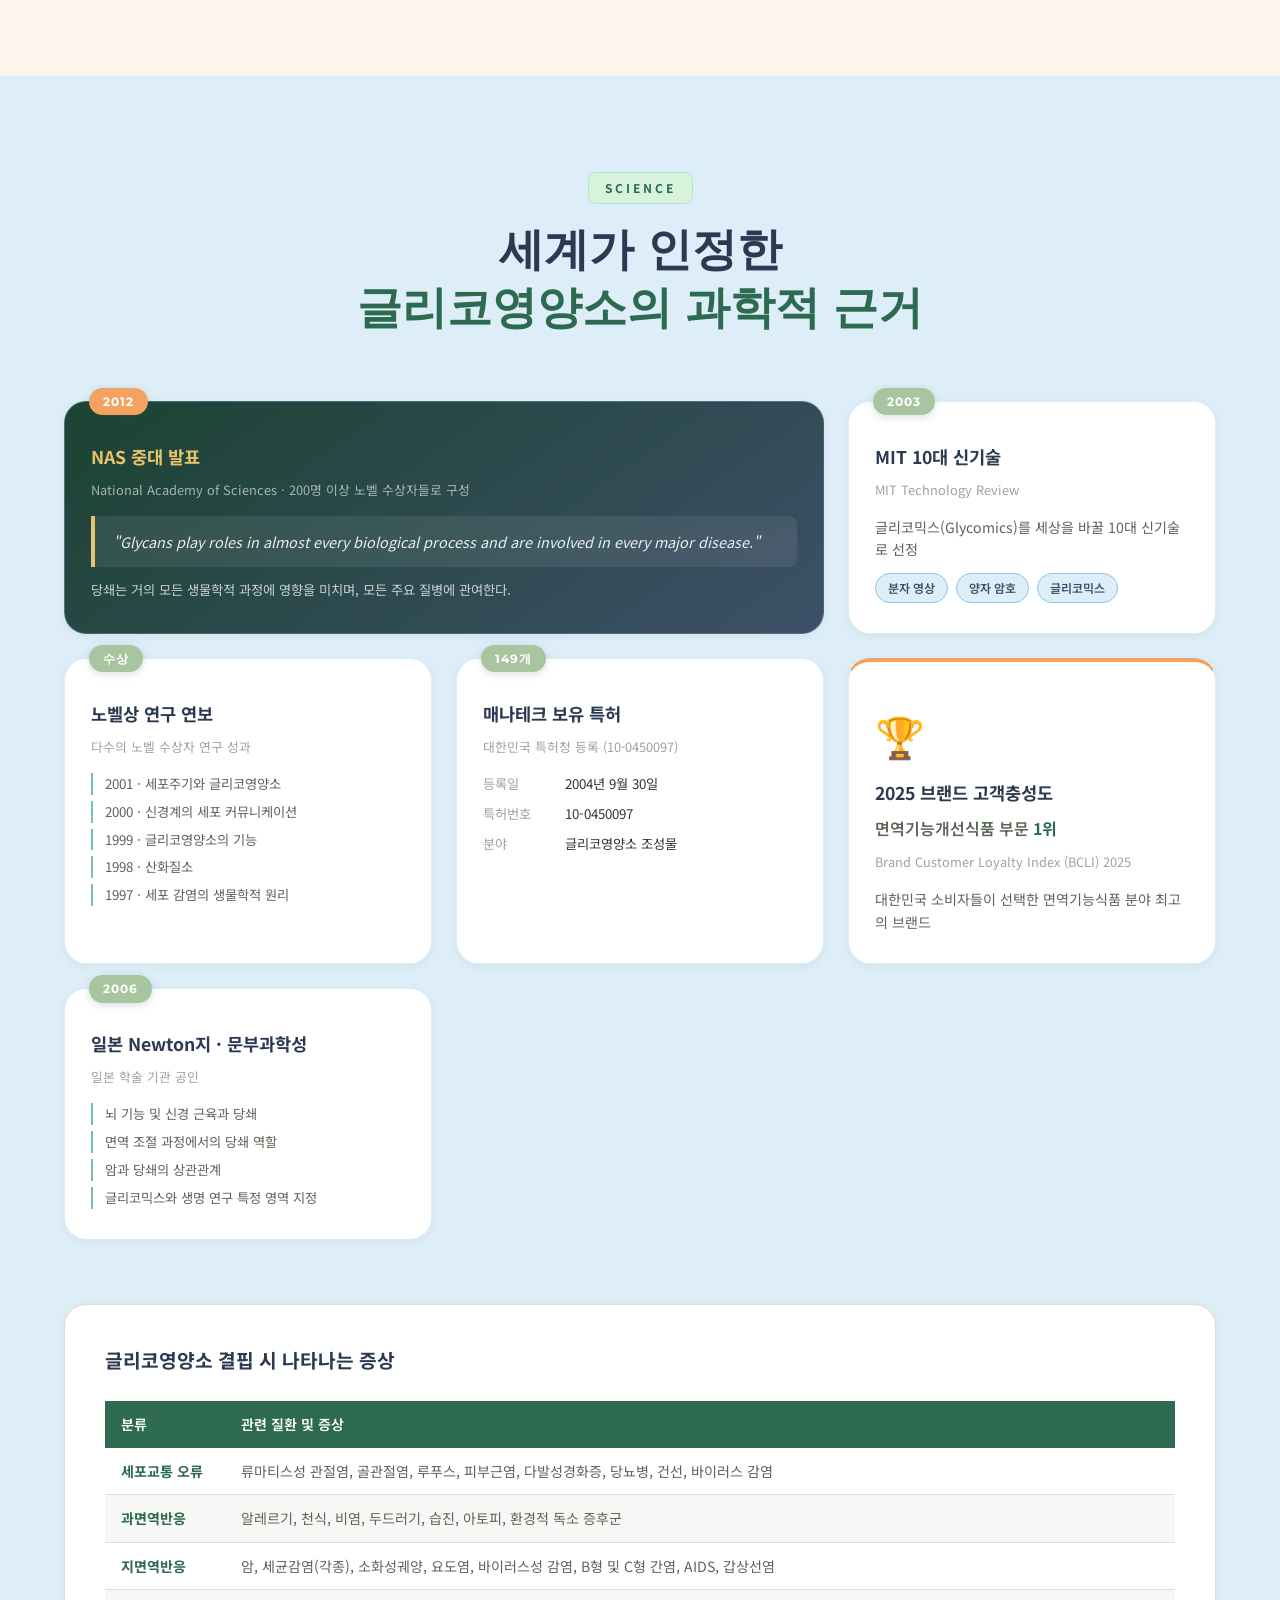
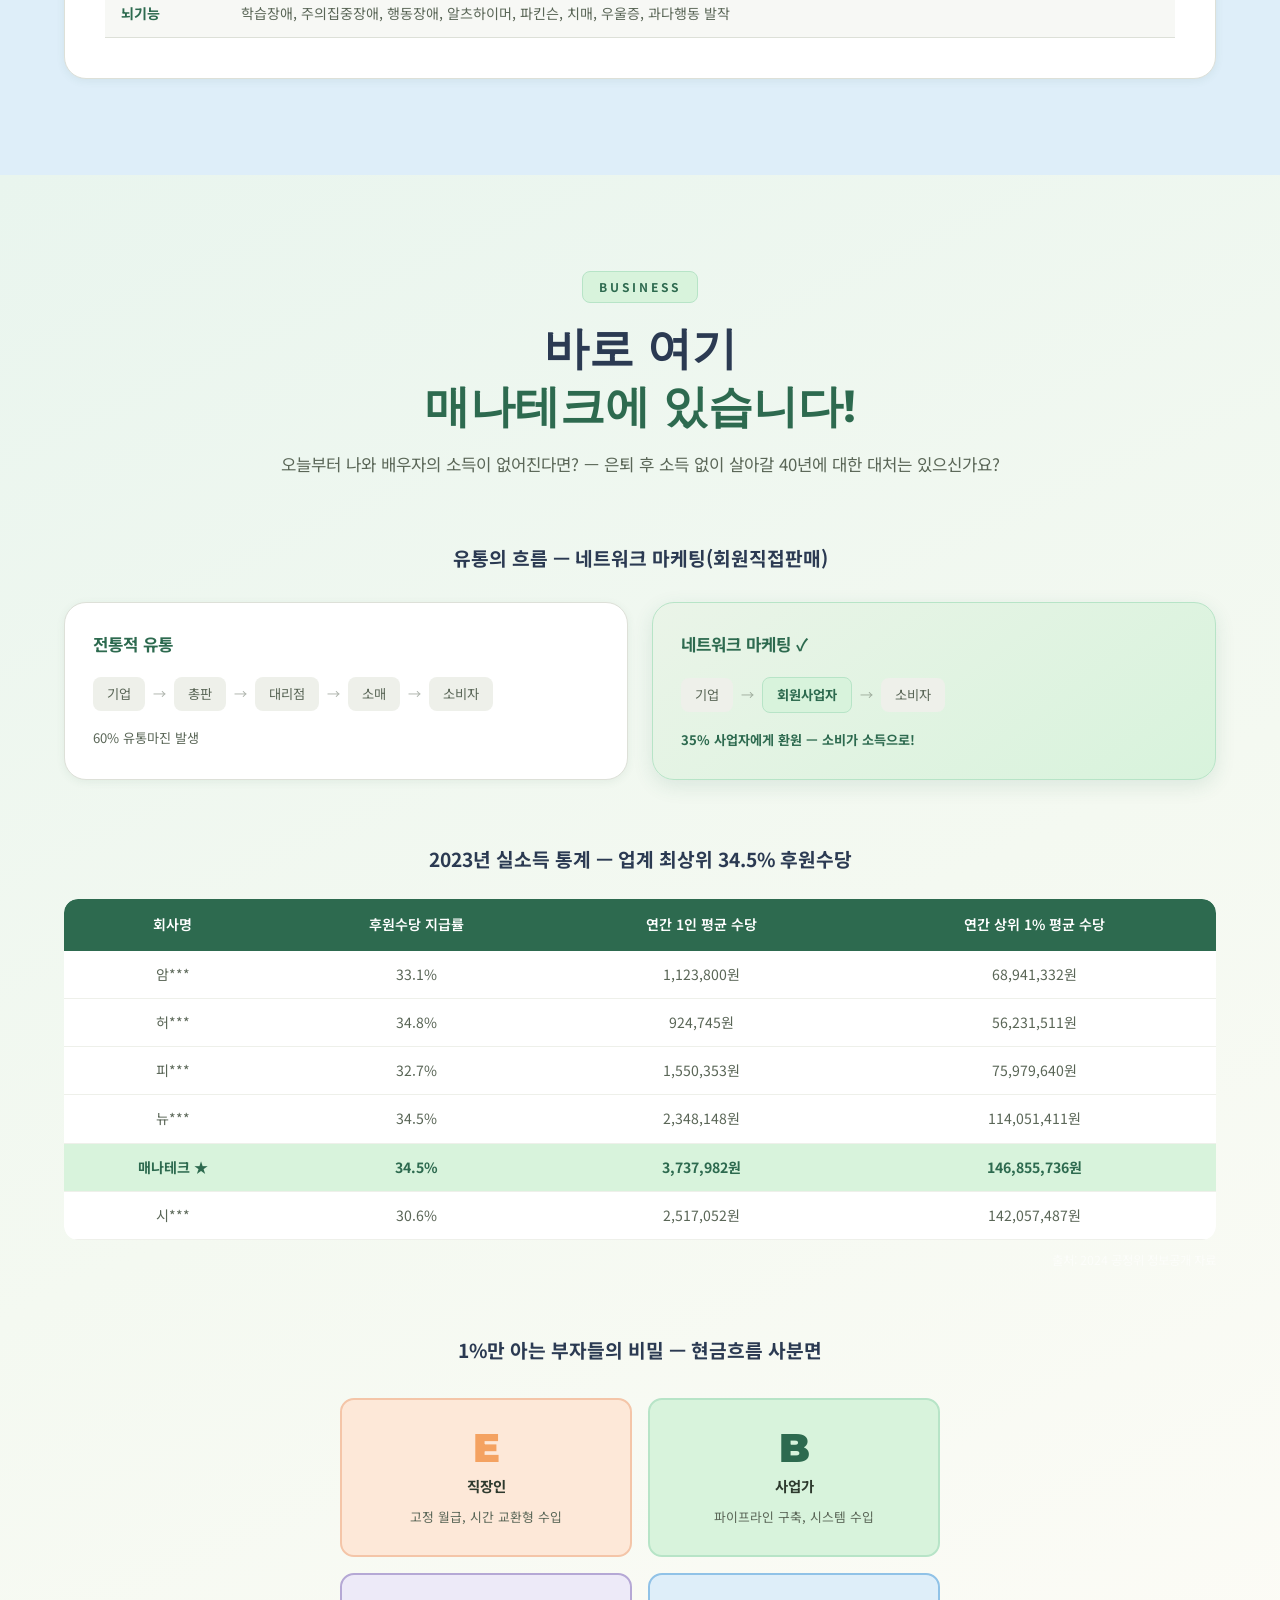
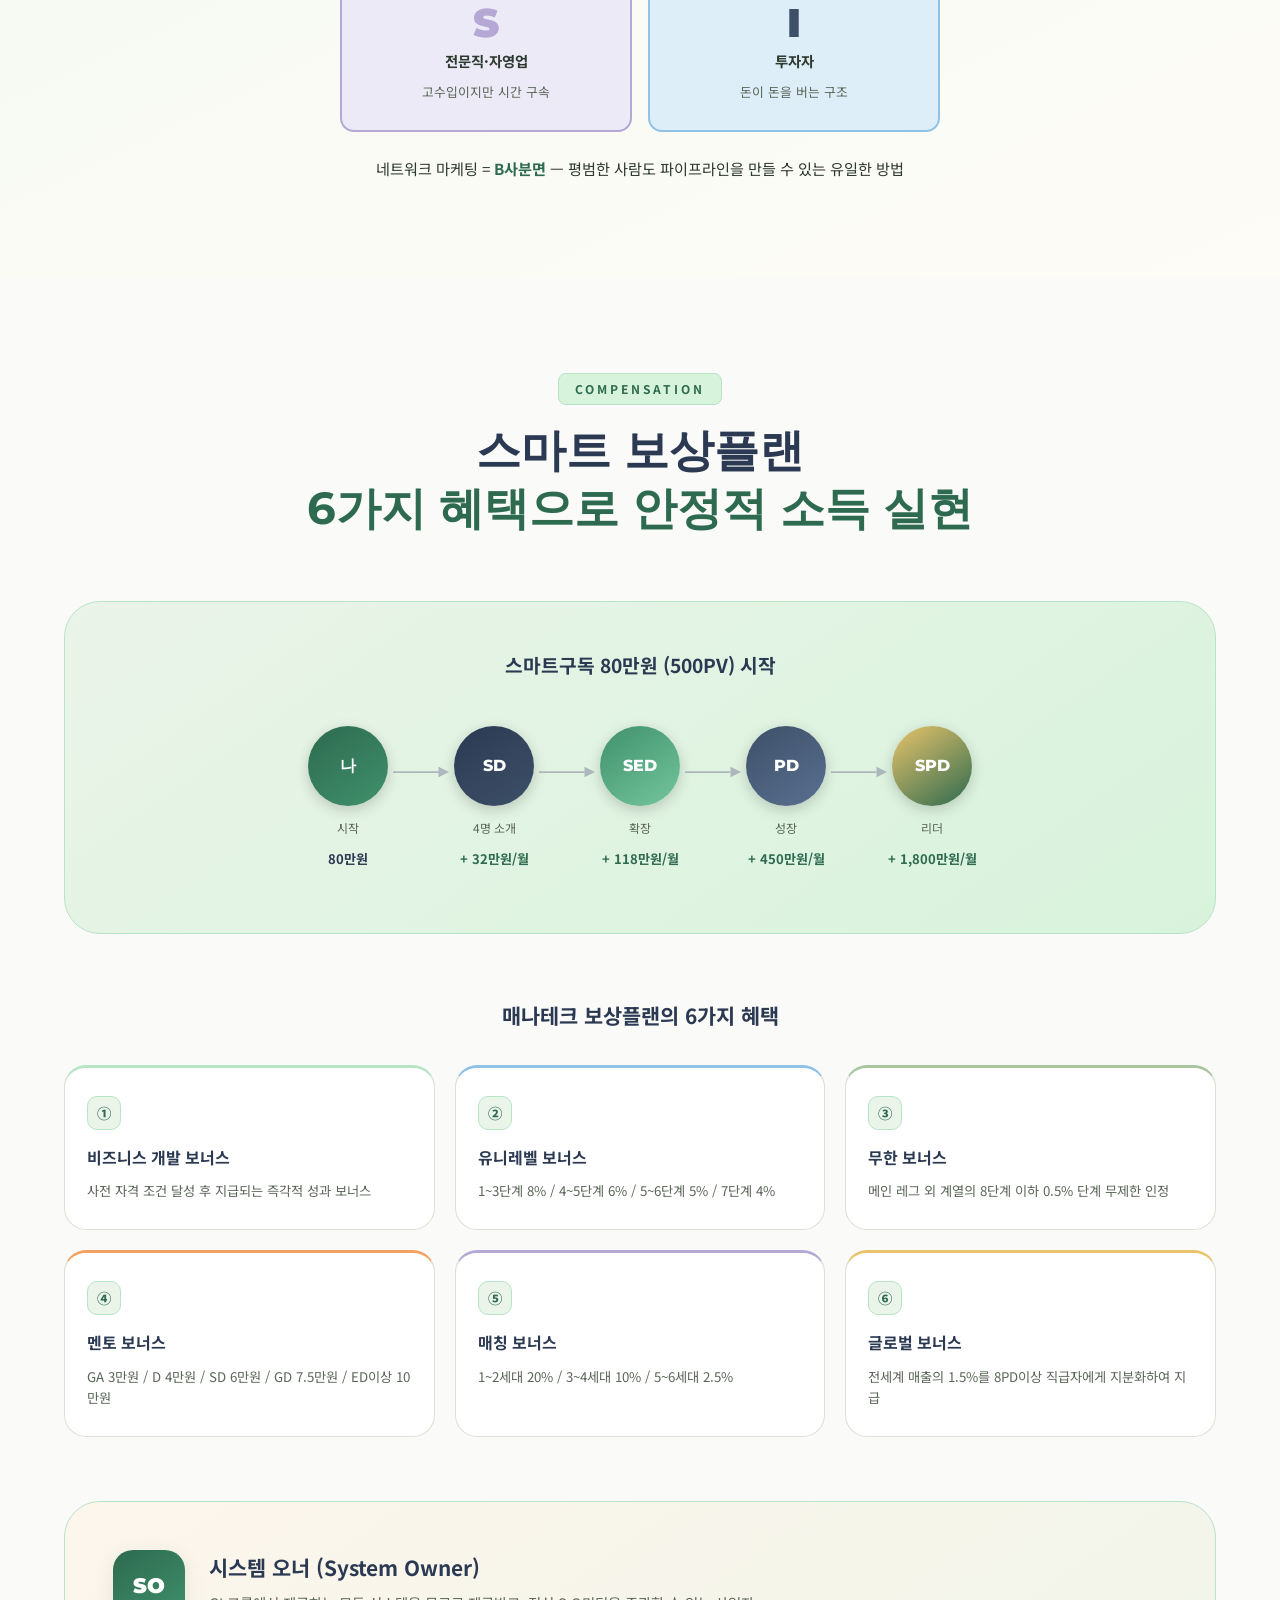
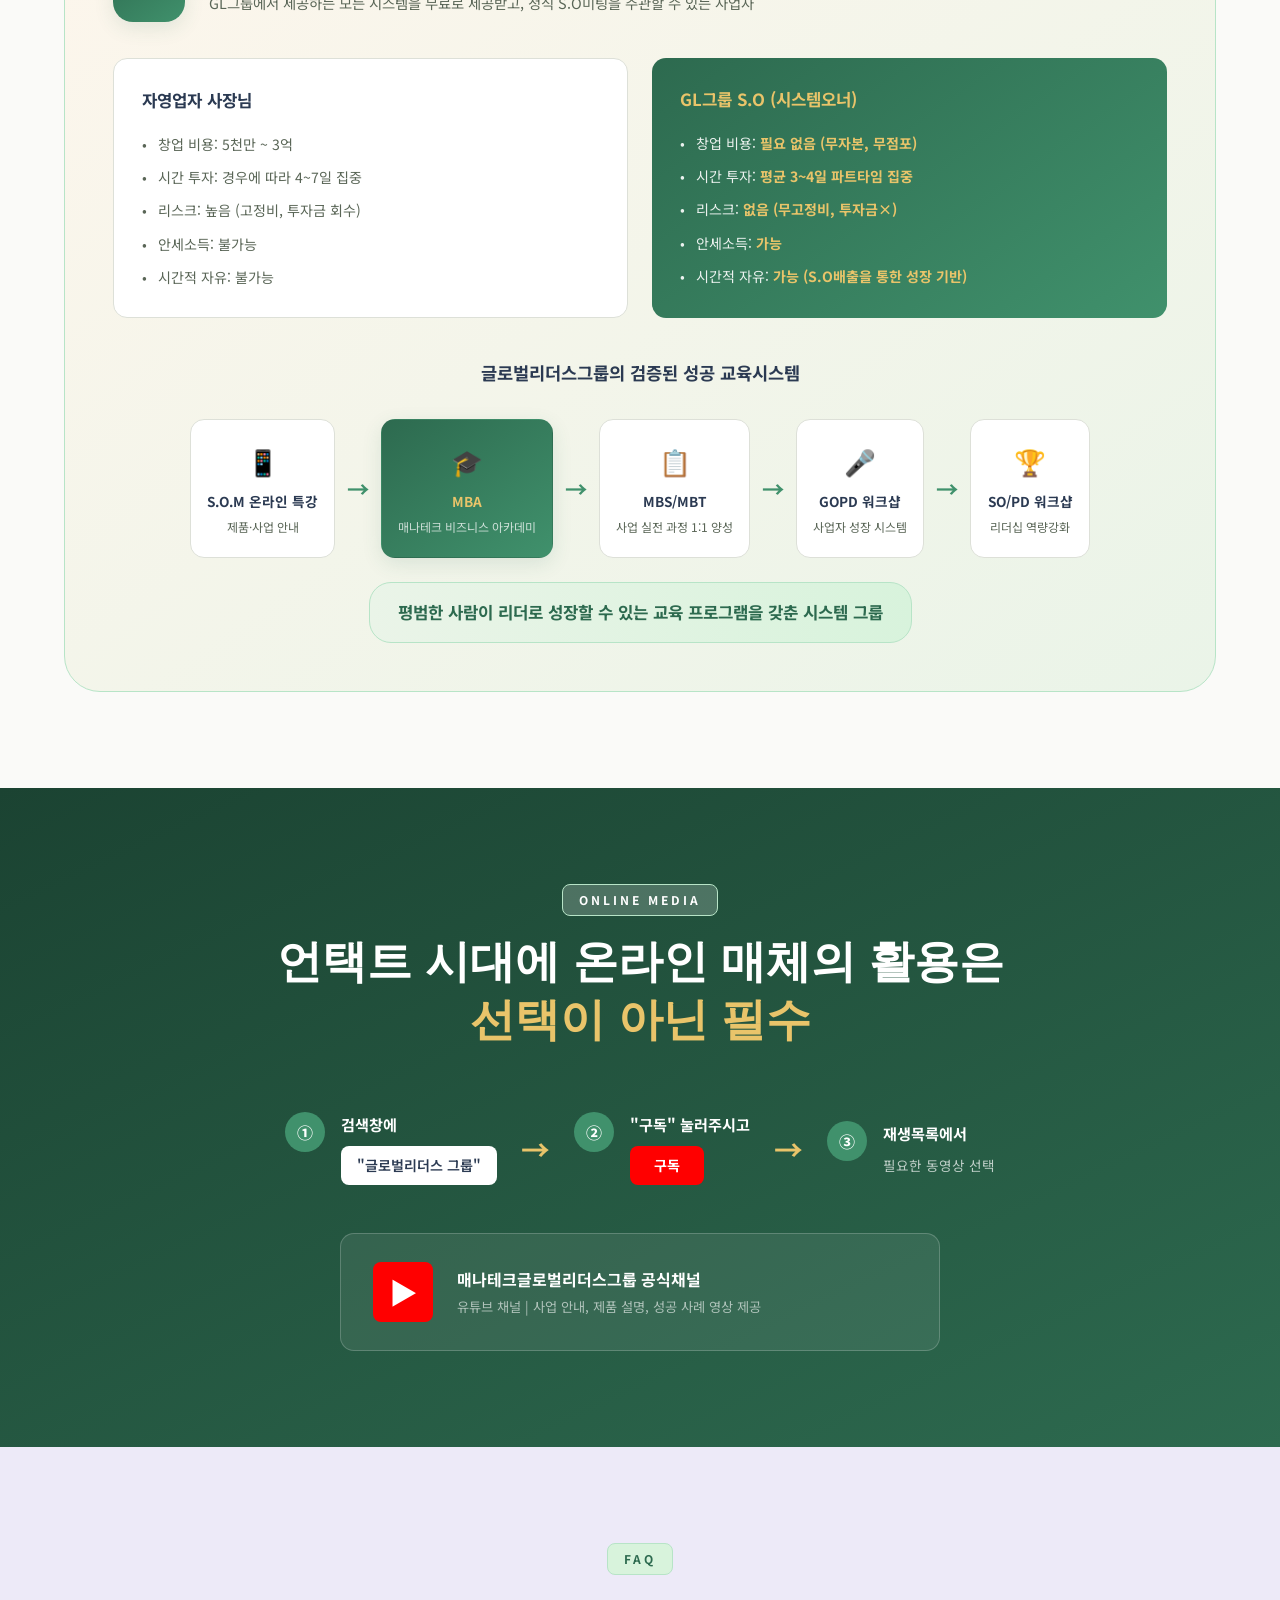
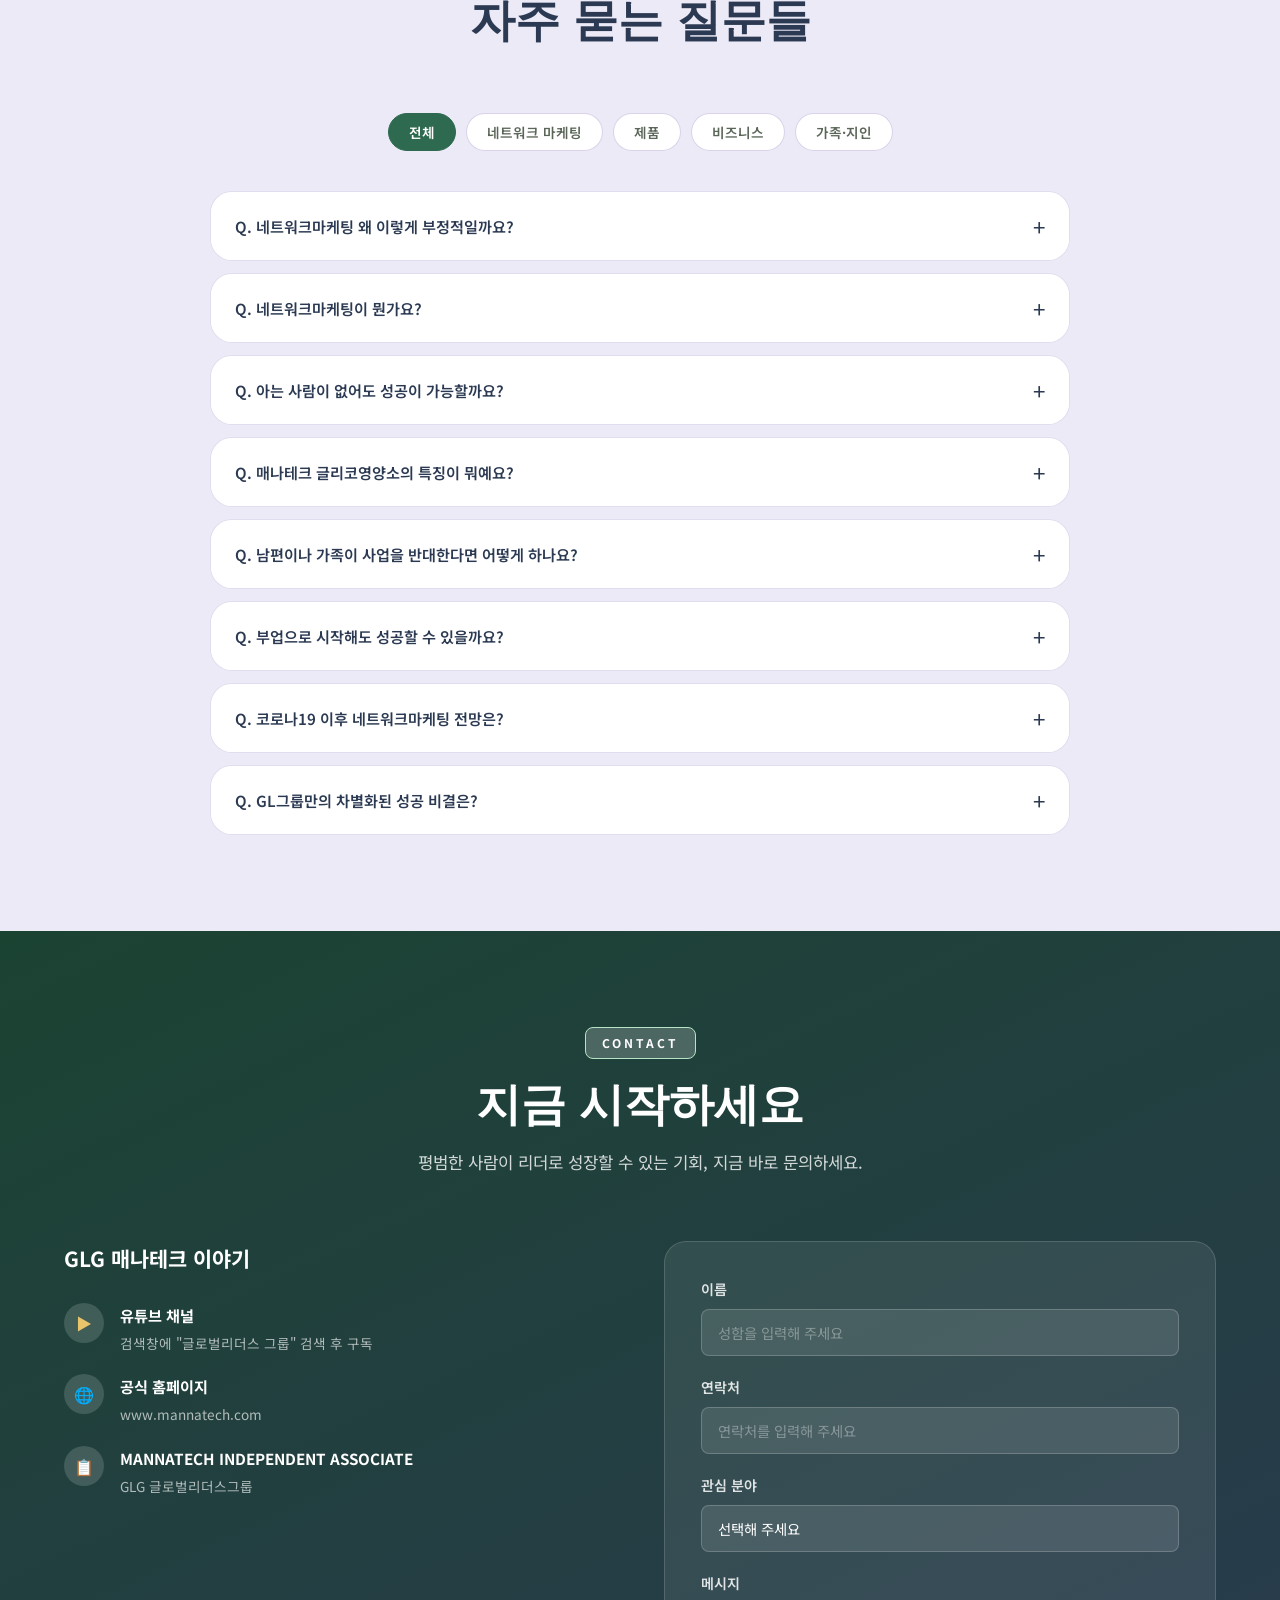
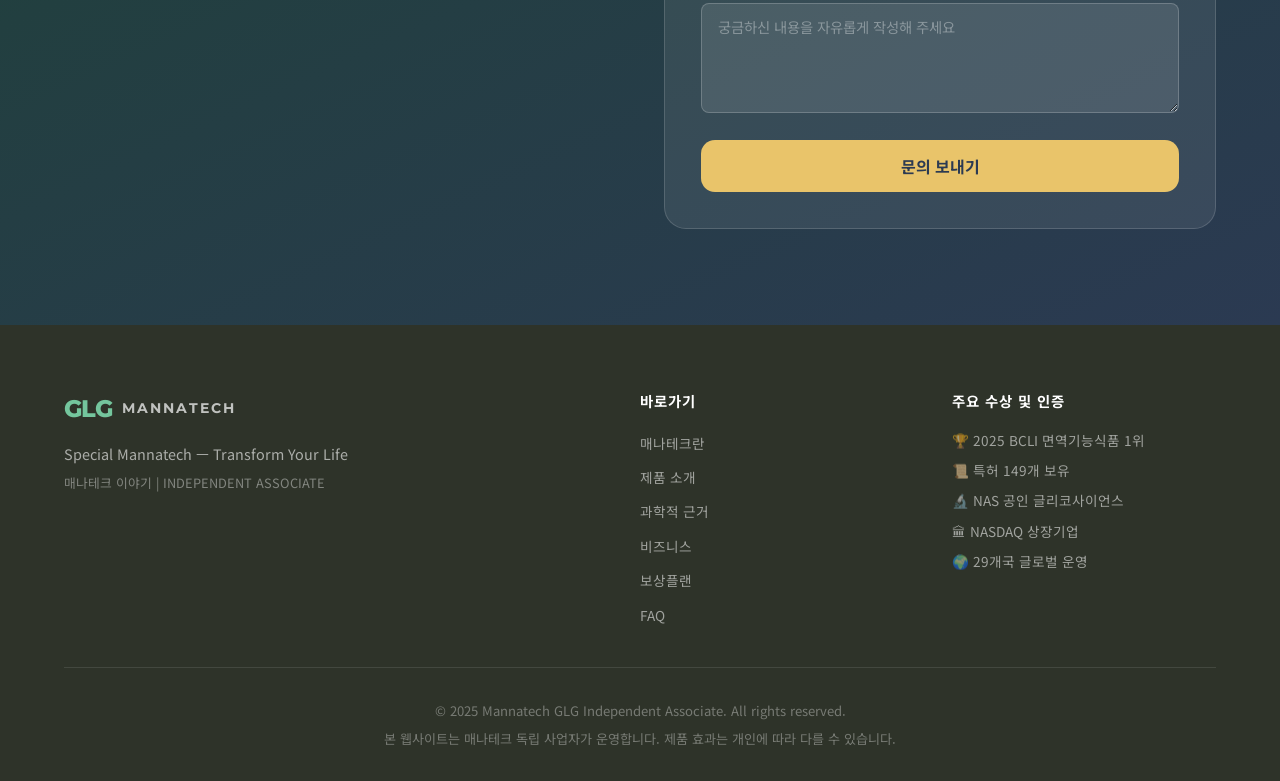
==== commit 294d8e70: "feat: 5개국 가격 비교 페이지 추가 (한국/미국/일본/중국/호주) - price-compare.html: 나라별 제품 가격 비교 전용 페이지 생성   - 국가 탭 (🇰🇷/🇺🇸" ====
--- a/index.html
+++ b/index.html
@@ -32,6 +32,7 @@
         <li><a href="#business">비즈니스</a></li>
         <li><a href="#compensation">보상플랜</a></li>
         <li><a href="#faq">FAQ</a></li>
+        <li><a href="price-compare.html" class="nav-cta nav-price" target="_self">🌏 가격 비교</a></li>
         <li><a href="#contact" class="nav-cta">문의하기</a></li>
       </ul>
     </nav>
--- a/css/style.css
+++ b/css/style.css
@@ -154,6 +154,7 @@
   border-radius: var(--radius-md) !important;
 }
 .nav-cta:hover { background: var(--green-mid) !important; }
+.nav-price { background: linear-gradient(135deg,#2d6a4f,#40916c) !important; font-size: .85rem !important; }
 
 .nav-toggle {
   display: none;
